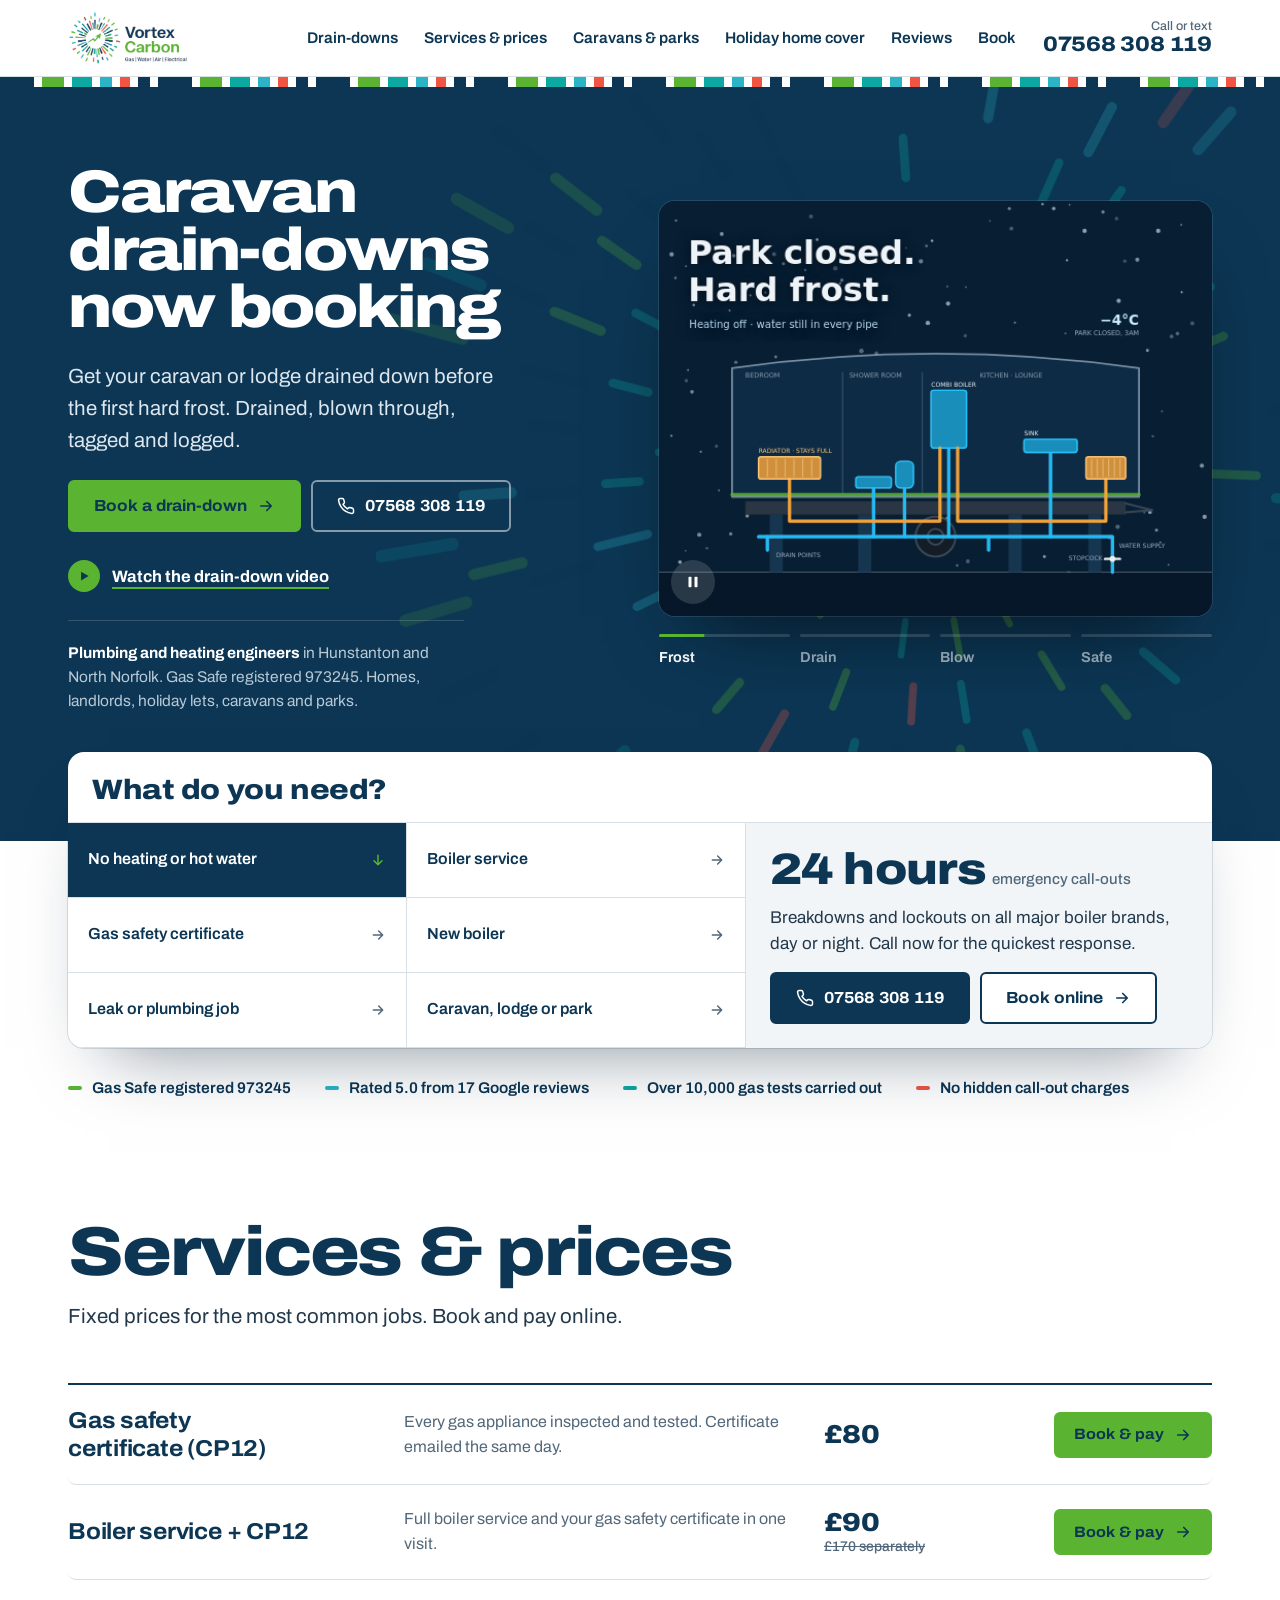
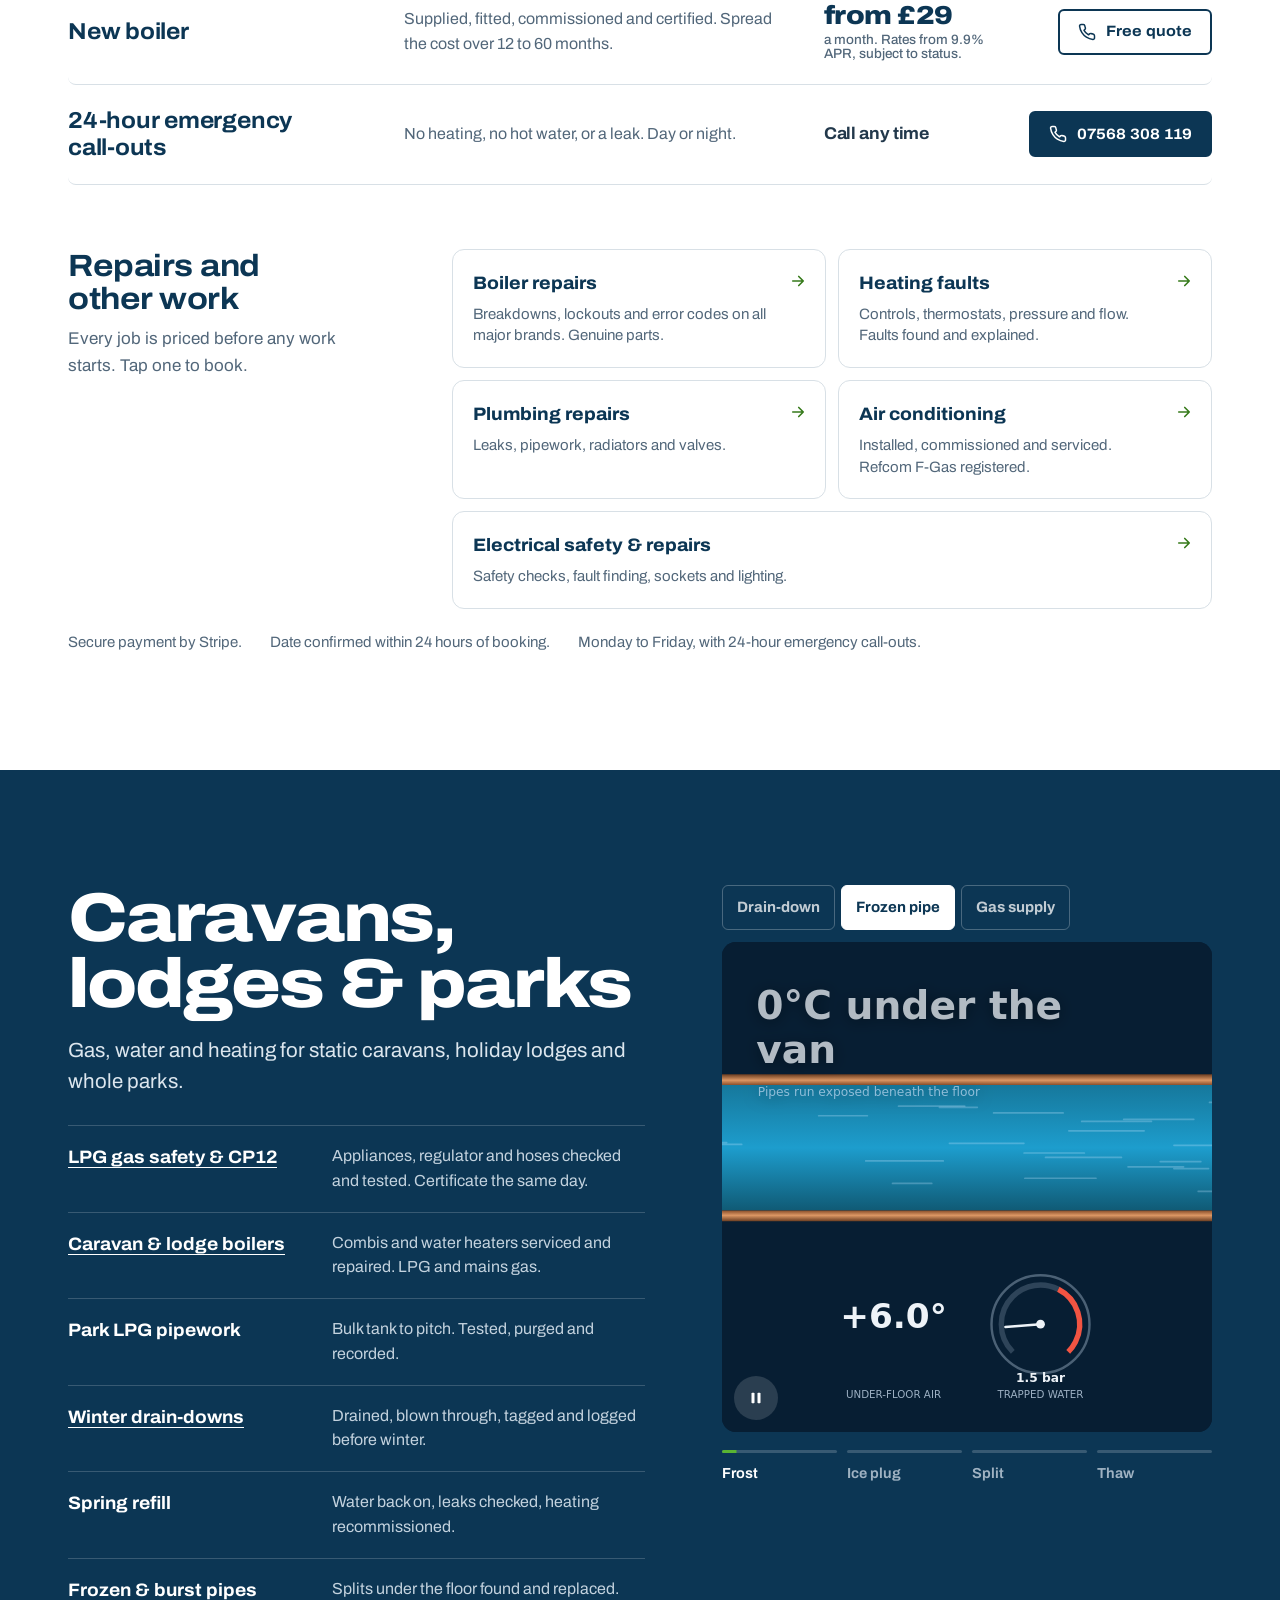
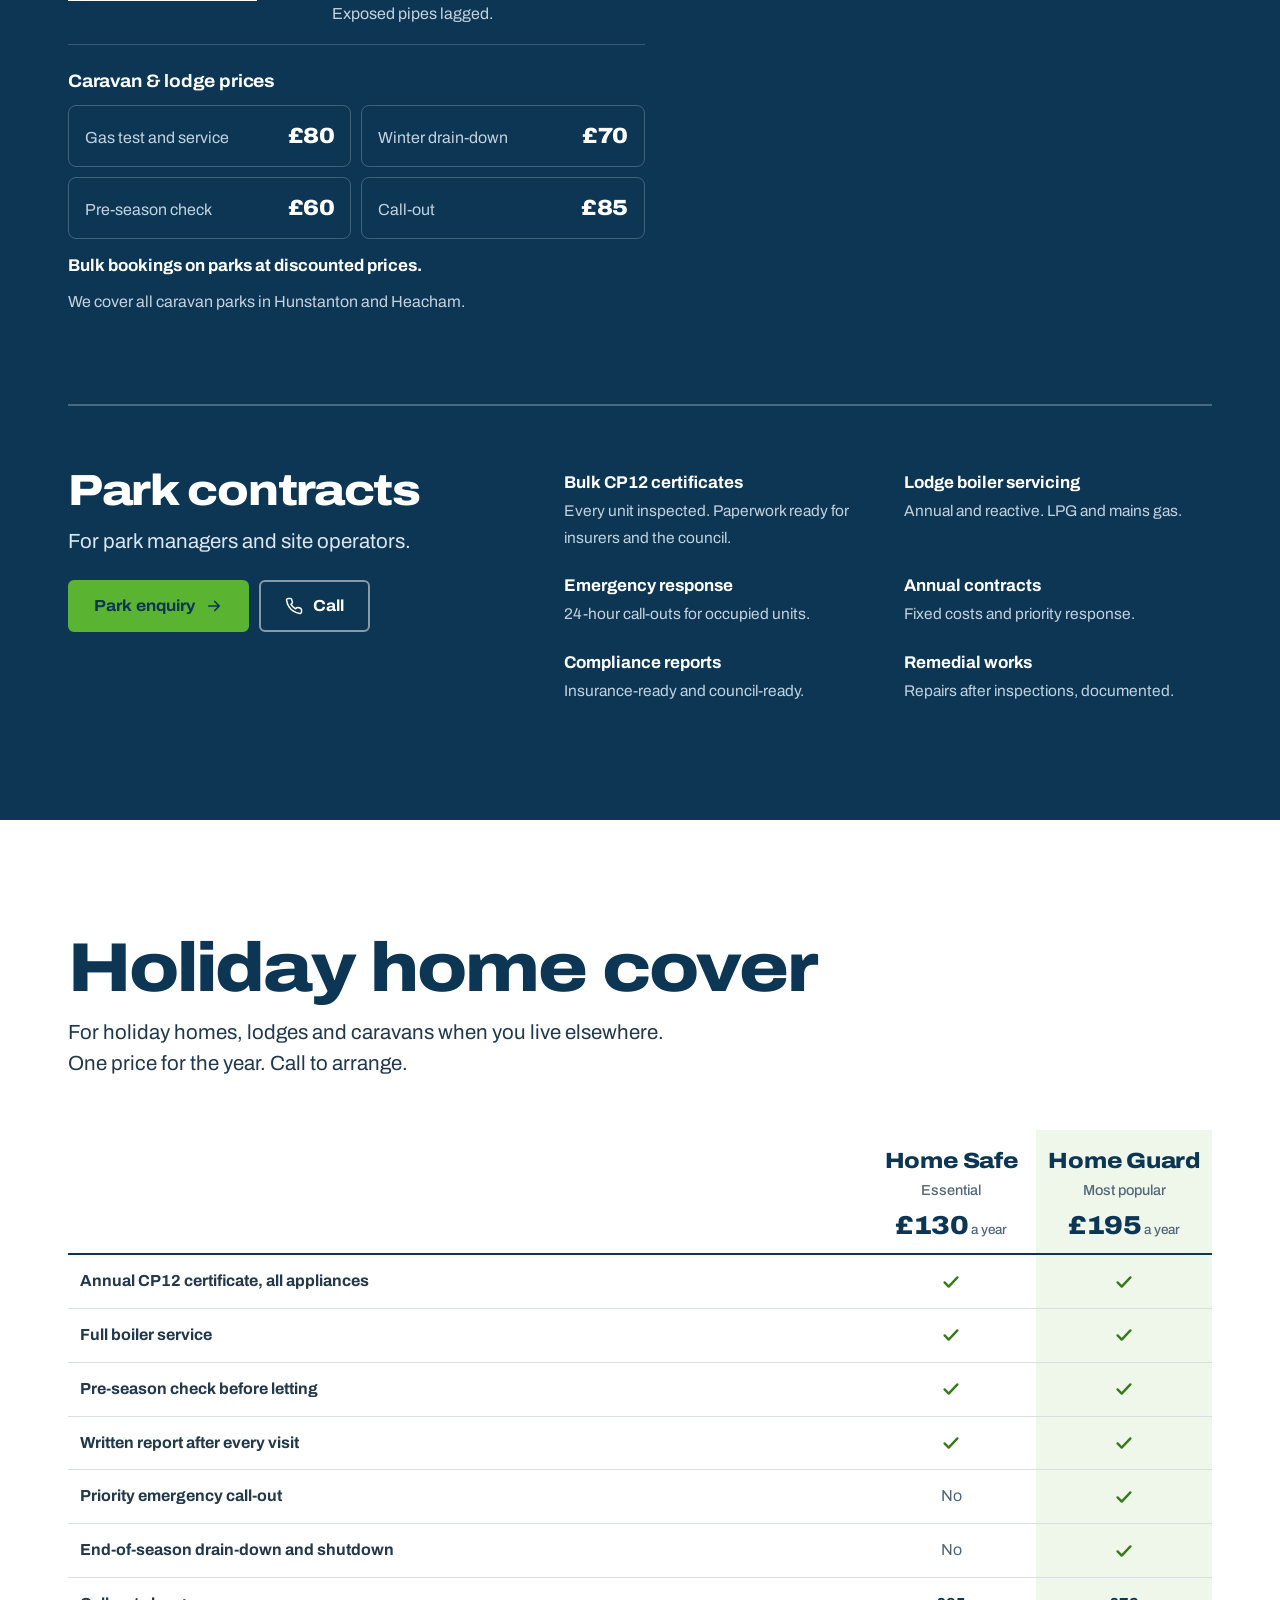
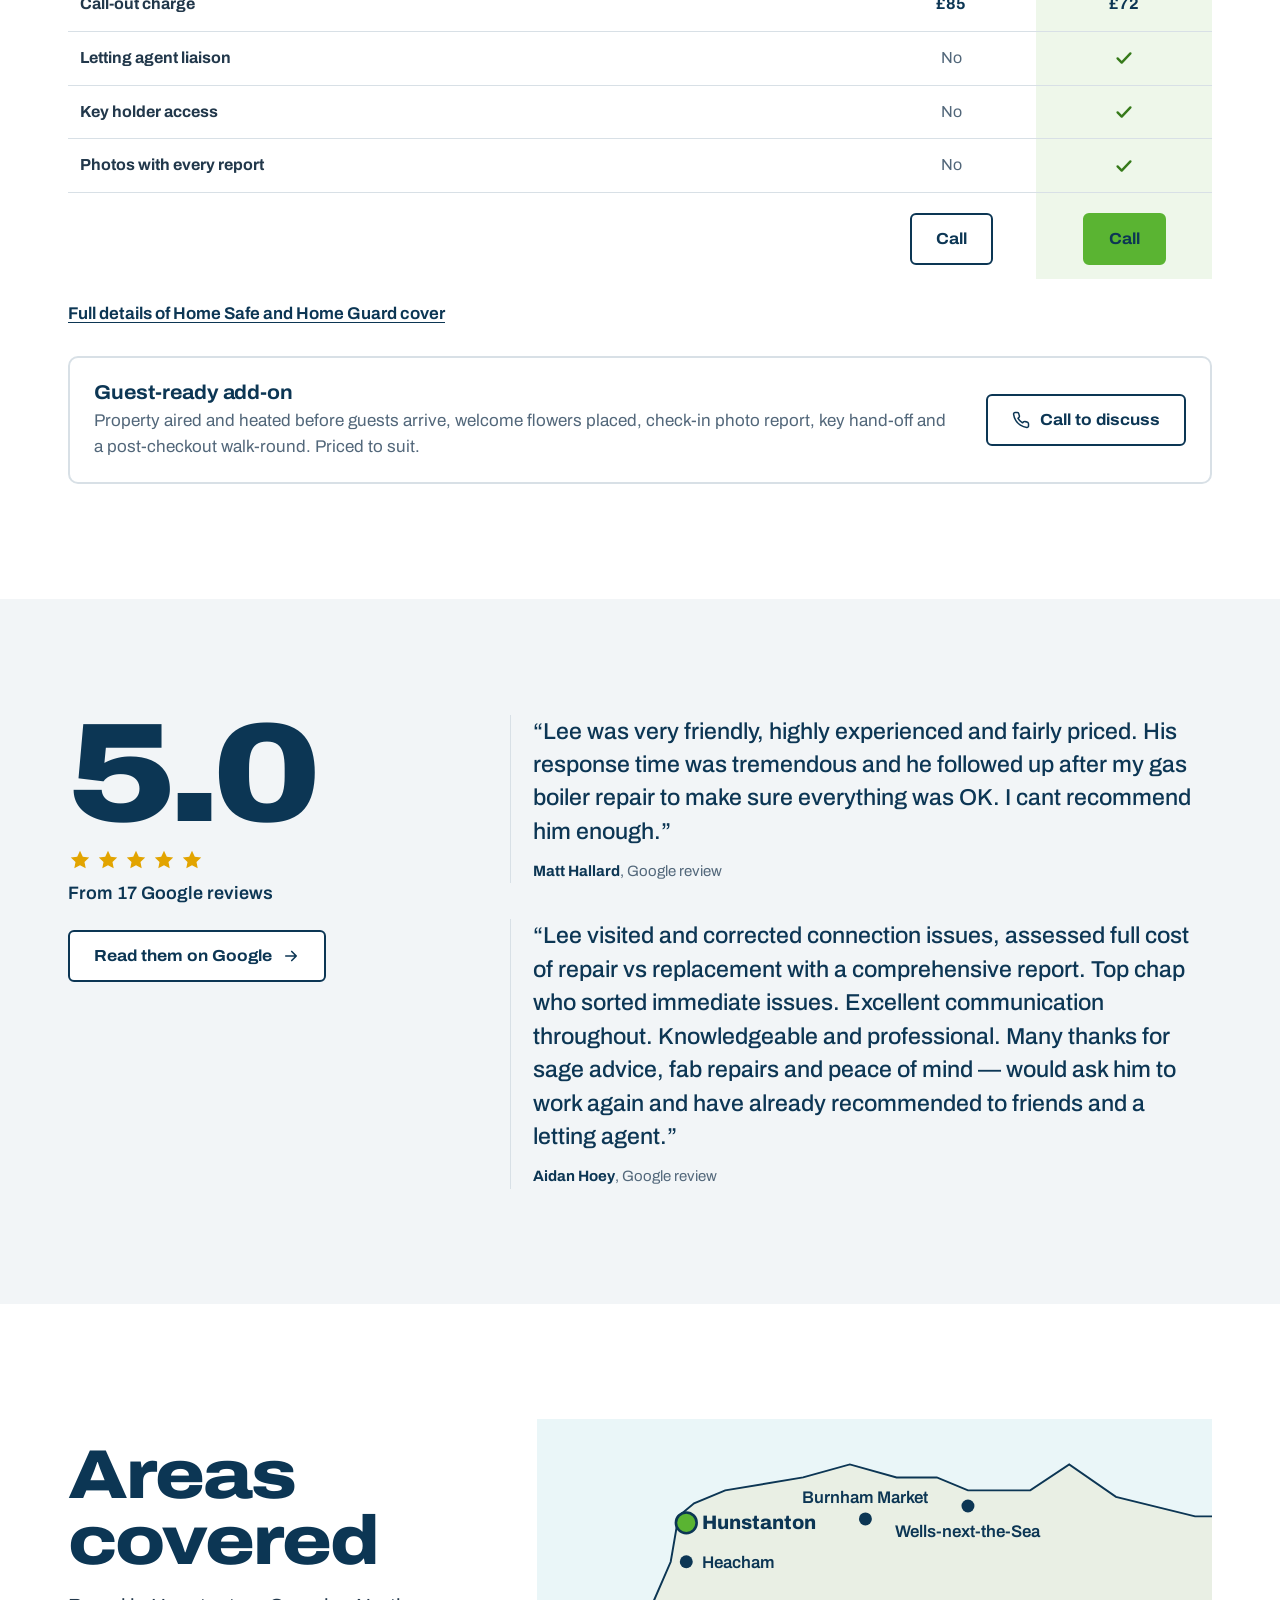
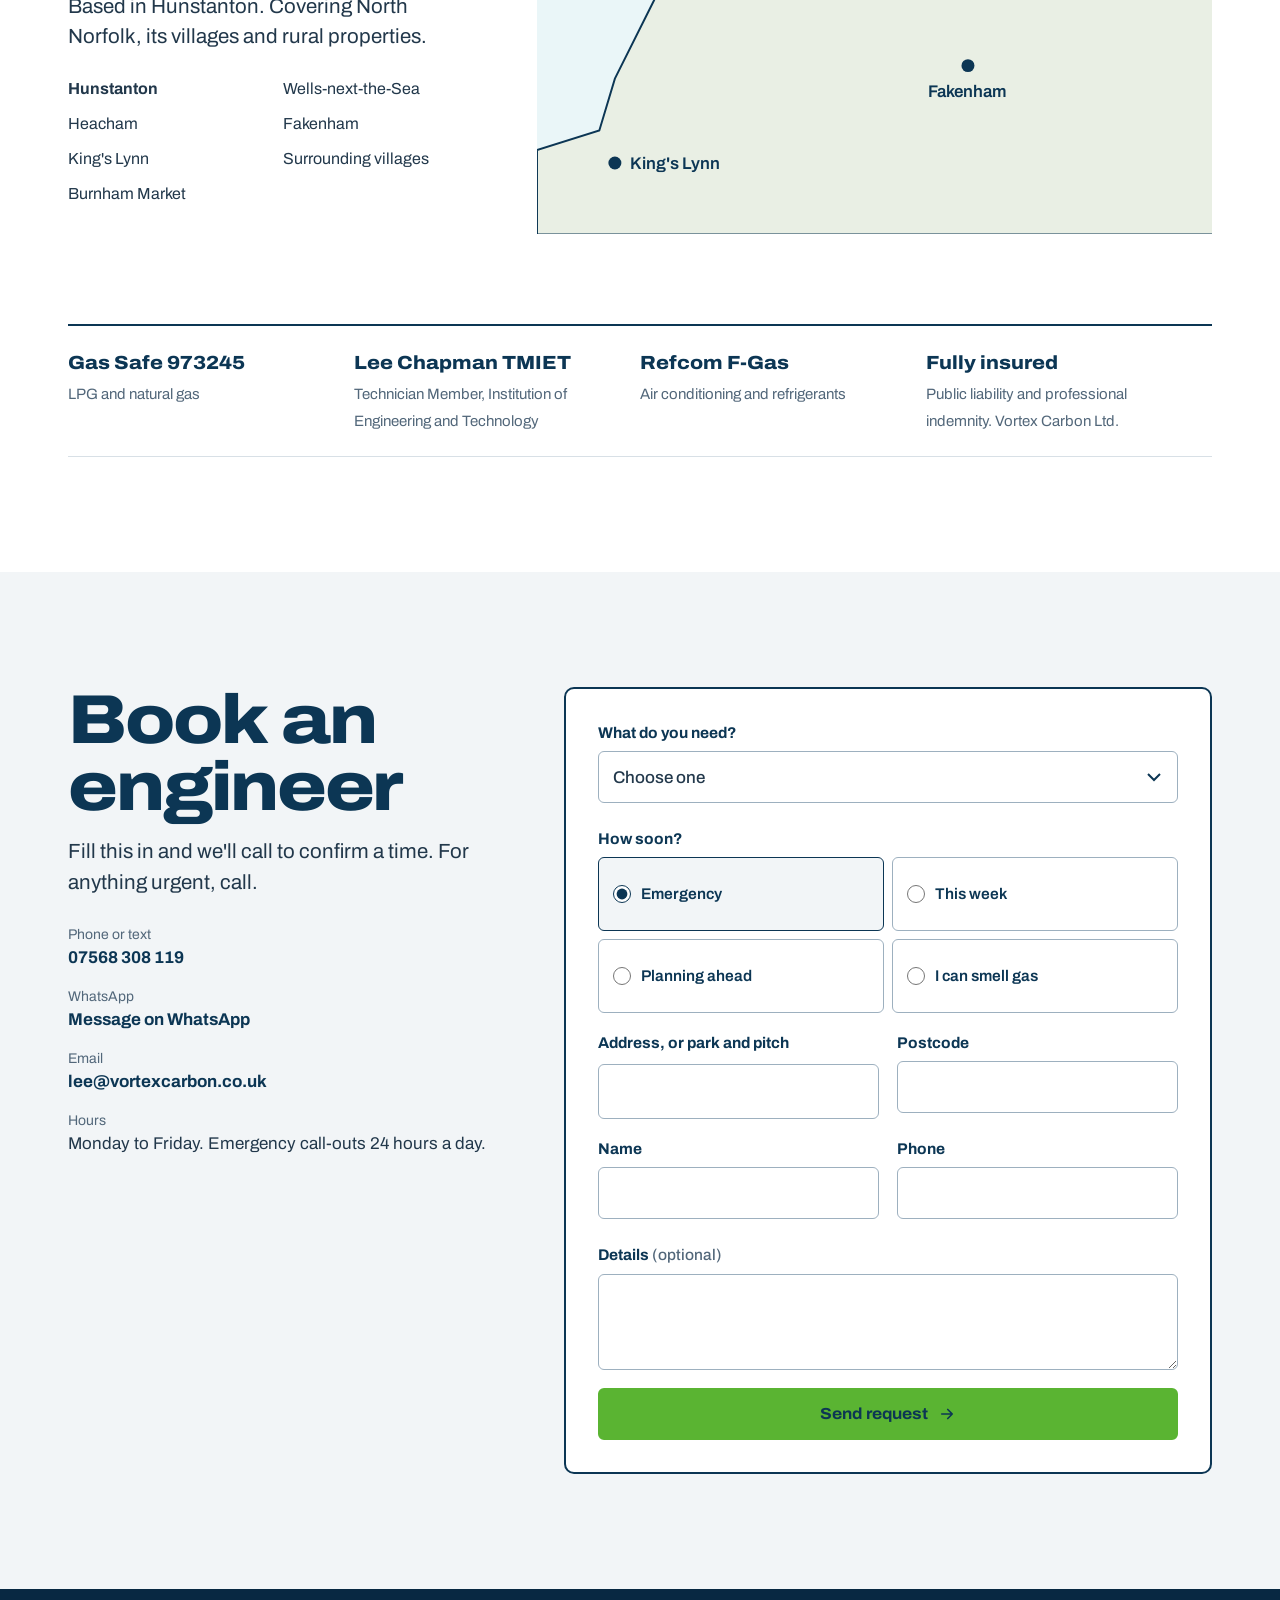
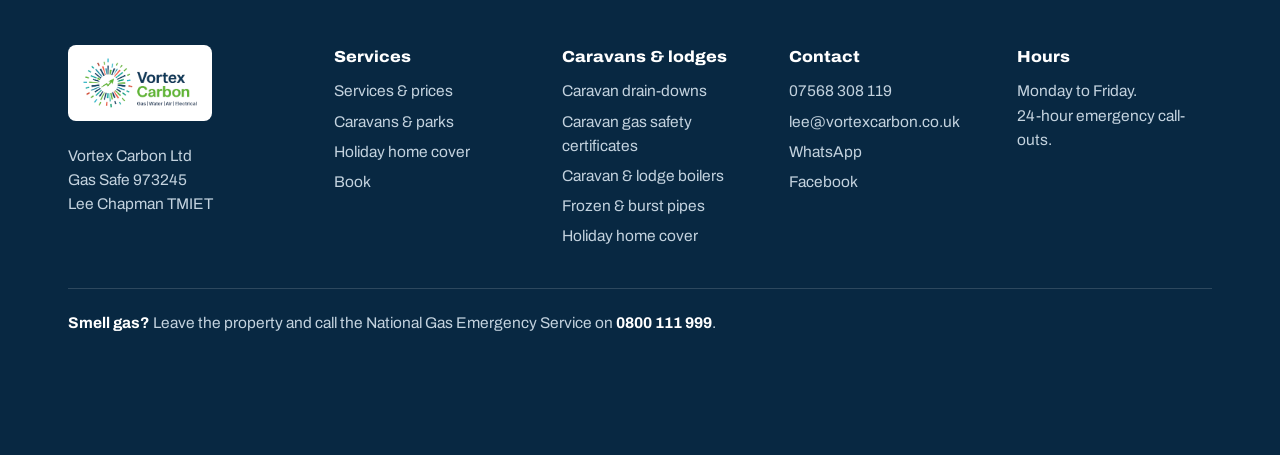
==== index.html @ 1a1cc1fe "Remove park names; keep the all-parks coverage line Co-Authored-By: Claude Opus 5.5 <noreply@anthrop" ====
<!doctype html>
<html lang="en-GB">
<head>
<meta charset="utf-8">
<meta name="viewport" content="width=device-width,initial-scale=1,viewport-fit=cover">
<link rel="canonical" href="https://vortexcarbon.co.uk/">
<meta property="og:type" content="website">
<meta property="og:site_name" content="Vortex Carbon">
<meta property="og:title" content="Gas Engineer Hunstanton: Boilers &amp; Caravans | Vortex Carbon">
<meta property="og:description" content="Gas Safe registered plumbing and heating in North Norfolk: boilers, CP12 certificates, plumbing and air conditioning, plus specialist caravan, lodge and park services. Call 07568 308 119.">
<meta property="og:image" content="https://vortexcarbon.co.uk/og-image.png">
<meta property="og:url" content="https://vortexcarbon.co.uk/">
<meta name="twitter:card" content="summary_large_image">
<link rel="apple-touch-icon" href="/apple-touch-icon.png">
<script type="application/ld+json">{"@context": "https://schema.org", "@type": ["Plumber", "HVACBusiness"], "name": "Vortex Carbon Ltd", "url": "https://vortexcarbon.co.uk/", "telephone": "+447568308119", "email": "lee@vortexcarbon.co.uk", "image": "https://vortexcarbon.co.uk/og-image.png", "description": "Gas Safe registered plumbing and heating engineer in Hunstanton and North Norfolk, with specialist services for static caravans, holiday lodges and parks: drain-downs, LPG gas safety certificates and boiler servicing.", "areaServed": ["Hunstanton", "Heacham", "Snettisham", "King's Lynn", "Burnham Market", "Wells-next-the-Sea", "Fakenham", "North Norfolk"], "sameAs": ["https://www.facebook.com/profile.php?id=61589798134793"], "openingHours": "Mo-Fr", "aggregateRating": {"@type": "AggregateRating", "ratingValue": "5.0", "reviewCount": "17"}, "@id": "https://vortexcarbon.co.uk/#business", "logo": "https://vortexcarbon.co.uk/logo.webp", "address": {"@type": "PostalAddress", "addressLocality": "Hunstanton", "addressRegion": "Norfolk", "addressCountry": "GB"}, "knowsAbout": ["Static caravan drain-down", "LPG gas safety certificate", "Caravan boiler service", "Holiday lodge boiler service", "Frozen and burst pipe repair", "Boiler servicing", "Air conditioning"], "hasOfferCatalog": {"@type": "OfferCatalog", "name": "Caravan, lodge and home services", "itemListElement": [{"@type": "Offer", "price": "70", "priceCurrency": "GBP", "itemOffered": {"@type": "Service", "name": "Caravan and lodge winter drain-down"}, "url": "https://vortexcarbon.co.uk/caravan-drain-down/"}, {"@type": "Offer", "price": "80", "priceCurrency": "GBP", "itemOffered": {"@type": "Service", "name": "Caravan gas test and service with gas safety certificate"}, "url": "https://vortexcarbon.co.uk/caravan-gas-safety-certificate/"}, {"@type": "Offer", "price": "60", "priceCurrency": "GBP", "itemOffered": {"@type": "Service", "name": "Caravan and lodge pre-season check"}}, {"@type": "Offer", "price": "85", "priceCurrency": "GBP", "itemOffered": {"@type": "Service", "name": "Call-out"}, "url": "https://vortexcarbon.co.uk/caravan-lodge-boiler-service/"}, {"@type": "Offer", "price": "130", "priceCurrency": "GBP", "itemOffered": {"@type": "Service", "name": "Home Safe holiday home cover (per year)"}, "url": "https://vortexcarbon.co.uk/holiday-home-cover/"}, {"@type": "Offer", "price": "195", "priceCurrency": "GBP", "itemOffered": {"@type": "Service", "name": "Home Guard holiday home cover (per year)"}, "url": "https://vortexcarbon.co.uk/holiday-home-cover/"}, {"@type": "Offer", "price": "80", "priceCurrency": "GBP", "itemOffered": {"@type": "Service", "name": "Gas safety certificate (CP12)"}}, {"@type": "Offer", "price": "90", "priceCurrency": "GBP", "itemOffered": {"@type": "Service", "name": "Boiler service and CP12"}}]}}</script>
<title>Gas Engineer Hunstanton: Boilers &amp; Caravans | Vortex Carbon</title>
<meta name="description" content="Gas Safe engineer in Hunstanton, Heacham and North Norfolk. Boiler servicing, CP12 certificates, caravan drain-downs £70 and gas tests £80. Call 07568 308 119.">
<meta name="theme-color" content="#0C3654">
<link rel="icon" type="image/png" href="[data-uri]">
<link rel="preconnect" href="https://fonts.googleapis.com">
<link rel="preconnect" href="https://fonts.gstatic.com" crossorigin>
<link rel="stylesheet" href="https://fonts.googleapis.com/css2?family=Archivo:wdth,wght@62..125,400..900&display=swap">
<script>document.documentElement.classList.add("js")</script>
<style>
:root{
  --navy:#0C3654; --navy-2:#082842; --green:#5AB432; --green-ink:#367A1A; --teal:#0CA8A2; --cyan:#2AB4C6; --coral:#F25442;
  --text:#22384B; --mute:#52677A; --line:#D8E0E6; --paper:#FFFFFF; --paper-2:#F2F5F7;
  --f:"Archivo",ui-sans-serif,system-ui,-apple-system,"Segoe UI",sans-serif;
  --ease:cubic-bezier(0.23,1,0.32,1);
  --gut:clamp(16px,4vw,48px); --max:1240px;
}
*,*::before,*::after{box-sizing:border-box}
html{-webkit-text-size-adjust:100%;scroll-behavior:smooth;scroll-padding-top:84px;scrollbar-color:#B9C6D0 var(--paper)}
body{margin:0;background:var(--paper);color:var(--text);font:400 17px/1.55 var(--f);font-stretch:100%;-webkit-font-smoothing:antialiased;overflow-x:hidden}
::selection{background:var(--green);color:var(--navy)}
input,textarea,select{caret-color:var(--green-ink)}
a{color:inherit;text-underline-offset:.2em;text-decoration-thickness:1px}
:focus-visible{outline:3px solid var(--cyan);outline-offset:3px}
img,svg{display:block;max-width:100%}
h1,h2,h3{color:var(--navy);margin:0;font-family:var(--f);text-wrap:balance}
h1{font-size:clamp(46px,6.6vw,96px);line-height:.92;font-weight:850;font-stretch:118%;letter-spacing:-.035em}
h2{font-size:clamp(36px,5.4vw,72px);line-height:.96;font-weight:820;font-stretch:115%;letter-spacing:-.03em}
h3{font-size:20px;line-height:1.2;font-weight:700;font-stretch:106%;letter-spacing:-.01em}
p{margin:0}
.wrap{max-width:var(--max);margin:0 auto;padding-inline:var(--gut)}
.sr{position:absolute;width:1px;height:1px;overflow:hidden;clip:rect(0 0 0 0);white-space:nowrap}
section{padding-block:clamp(64px,9vw,128px)}
.lead{font-size:clamp(18px,1.6vw,21px);line-height:1.5;color:var(--text);max-width:52ch}
.sec-head{display:grid;gap:16px;margin-bottom:clamp(32px,4vw,56px)}

/* buttons */
.btn{display:inline-flex;align-items:center;justify-content:center;gap:10px;min-height:52px;padding:0 24px;border-radius:6px;border:2px solid var(--navy);background:var(--paper);color:var(--navy);
  font:700 16px/1 var(--f);font-stretch:108%;text-decoration:none;cursor:pointer;white-space:nowrap;transition:transform 160ms var(--ease),background-color 200ms var(--ease),color 200ms var(--ease),border-color 200ms var(--ease)}
.btn svg{width:18px;height:18px;flex:none;transition:transform 220ms var(--ease)}
.btn:active{transform:scale(.97)}
.btn.go{background:var(--green);border-color:var(--green);color:var(--navy)}
.btn.dark{background:var(--navy);color:#fff}
.on-navy .btn{border-color:rgba(255,255,255,.5);background:transparent;color:#fff}
.on-navy .btn.go{background:var(--green);border-color:var(--green);color:var(--navy)}
@media (hover:hover) and (pointer:fine){
  .btn:hover{background:var(--navy);color:#fff}
  .btn:hover svg:last-child:not(:first-child){transform:translateX(3px)}
  .board .r{transition:background-color 200ms var(--ease)}
  .board .r:hover{background:var(--paper-2)}
  .btn.go:hover{background:#6CC444;border-color:#6CC444;color:var(--navy)}
  .btn.dark:hover{background:var(--navy-2)}
  .on-navy .btn:hover{background:#fff;color:var(--navy);border-color:#fff}
}
.txt-link{color:var(--green-ink);font-weight:700;text-decoration:underline;text-decoration-thickness:2px}

/* header */
.top{position:sticky;top:0;z-index:40;background:#fff;border-bottom:1px solid var(--line)}
.top .wrap{display:flex;align-items:center;gap:28px;min-height:76px}
.top{transition:box-shadow 240ms var(--ease)}
.top.scrolled{box-shadow:0 10px 30px -18px rgba(7,30,51,.35)}
.top .logo img{height:54px;width:auto;transform-origin:left center;transition:transform 240ms var(--ease)}
.top.scrolled .logo img{transform:scale(.86)}
.top nav{display:flex;gap:26px;margin-left:auto}
.top nav a{text-decoration:none;font-weight:600;font-size:15.5px;color:var(--navy);padding-block:10px;background:linear-gradient(var(--green),var(--green)) 0 100%/0 3px no-repeat;transition:background-size 240ms var(--ease)}
@media (hover:hover) and (pointer:fine){ .top nav a:hover{background-size:100% 3px} }
.top .phone{display:flex;flex-direction:column;align-items:flex-end;text-decoration:none;line-height:1.1}
.top .phone small{font-size:12.5px;color:var(--mute);font-weight:500}
.top .phone b{font-size:21px;font-weight:800;font-stretch:112%;color:var(--navy);letter-spacing:-.01em}
.top nav a{white-space:nowrap}
@media (max-width:1180px){ .top nav{display:none} .top .phone{margin-left:auto} }
@media (max-width:560px){ .top .logo img{height:44px} .top .phone b{font-size:18px} .top .wrap{min-height:66px;gap:12px} }

/* livery stripe: the logo's dashes laid in a row */
.stripe{height:10px;background:repeating-linear-gradient(90deg,var(--navy) 0 34px,transparent 34px 42px,var(--green) 42px 64px,transparent 64px 72px,var(--teal) 72px 92px,transparent 92px 100px,var(--cyan) 100px 112px,transparent 112px 120px,var(--coral) 120px 130px,transparent 130px 138px,var(--navy) 138px 150px,transparent 150px 158px)}

/* hero */
.hero{position:relative;overflow:hidden;background:var(--navy);color:#DCE6EE;padding-block:clamp(40px,6vw,88px) clamp(96px,10vw,148px)}
.hero .wrap{position:relative;z-index:1;display:grid;grid-template-columns:minmax(0,1fr) minmax(0,1.05fr);gap:clamp(32px,5vw,80px);align-items:center}
.latest{display:grid;gap:24px}
.nw{white-space:nowrap}
.hero h1{color:#fff;font-size:clamp(42px,4.7vw,68px);line-height:.96;font-stretch:118%}
.latest .say{font-size:clamp(18px,1.6vw,21px);max-width:36ch;color:#DCE6EE}
.latest .row{display:flex;flex-wrap:wrap;gap:10px}
.watch{display:inline-flex;align-items:center;gap:12px;justify-self:start;font-weight:700;font-size:16.5px;color:#fff;text-decoration:underline;text-decoration-color:var(--green);text-decoration-thickness:2px;text-underline-offset:.3em;padding-block:4px}
.watch svg{width:32px;height:32px;padding:9px;border-radius:50%;background:var(--green);color:var(--navy);flex:none;transition:transform 160ms var(--ease)}
.watch:active svg{transform:scale(.92)}
.watch[hidden]{display:none}
.hero .where{font-size:15.5px;color:#B9C9D6;max-width:44ch;padding-top:20px;border-top:1px solid rgba(255,255,255,.16)}
.hero .where b{color:#fff;font-weight:700}
.hfilm{margin:0;display:grid;gap:16px}
.hero .film{aspect-ratio:4/3;border-radius:16px;box-shadow:0 0 0 1px rgba(255,255,255,.1),0 40px 80px -40px rgba(0,0,0,.7)}
.burst{position:absolute;left:38%;top:50%;width:1100px;height:1100px;translate:-10% -50%;z-index:0;pointer-events:none;opacity:.4}
.burst line{transform-box:fill-box;transform-origin:center;animation:dash-in 700ms var(--ease) both}
@keyframes dash-in{from{opacity:0;transform:scale(.4)}}
@media (max-width:980px){ .hero .wrap{grid-template-columns:minmax(0,1fr)} .hero .film{aspect-ratio:1/1} .burst{left:auto;right:-420px;top:-300px;translate:none;width:800px;height:800px} }

/* film chapters */
.steps{list-style:none;margin:0;padding:0;display:grid;grid-template-columns:repeat(4,minmax(0,1fr));gap:10px}
.steps button{all:unset;box-sizing:border-box;cursor:pointer;display:grid;gap:9px;width:100%;padding:2px 0 8px;color:#9FB2C2;font-weight:650;font-size:14.5px;transition:color 200ms var(--ease)}
.steps i{display:block;height:3px;border-radius:2px;background:rgba(255,255,255,.18);overflow:hidden}
.steps b{display:block;height:100%;background:var(--green);transform-origin:left;transform:scaleX(0)}
.steps button[data-on]{color:#fff}
.steps button:active{transform:scale(.97)}
.steps button:focus-visible{outline:3px solid var(--cyan);outline-offset:3px;border-radius:2px}
@media (hover:hover) and (pointer:fine){ .steps button:hover{color:#fff} }

/* problem picker */
.askwrap{position:relative;z-index:2;margin-top:clamp(-96px,-7vw,-56px)}
.ask{background:var(--paper);border-radius:16px;overflow:hidden;display:grid;grid-template-columns:minmax(0,1.45fr) minmax(0,1fr);box-shadow:0 0 0 1px rgba(12,54,84,.14),0 40px 70px -40px rgba(7,30,51,.5)}
.ask h2{grid-column:1 / -1}
.ask .ans{border-top:1px solid var(--line);border-left:1px solid var(--line)}
@media (max-width:860px){ .ask{grid-template-columns:minmax(0,1fr)} .ask .ans{border-left:0} }
.ask h2{font-size:clamp(22px,2.2vw,28px);font-stretch:112%;letter-spacing:-.015em;padding:22px 24px 16px;line-height:1.15}
.ask .opts{display:grid;grid-template-columns:repeat(2,minmax(0,1fr));border-top:1px solid var(--line)}
.ask .opt{all:unset;transition:background-color 180ms var(--ease),color 180ms var(--ease);box-sizing:border-box;cursor:pointer;display:flex;align-items:center;justify-content:space-between;gap:10px;min-height:58px;padding:12px 20px;font-weight:600;font-size:16px;color:var(--navy);border-bottom:1px solid var(--line)}
.ask .opt:nth-child(odd){border-right:1px solid var(--line)}
.ask .opt svg{width:16px;height:16px;flex:none;color:var(--mute);transition:transform 200ms var(--ease)}
.ask .opt[aria-pressed="true"]{background:var(--navy);color:#fff}
.ask .opt[aria-pressed="true"] svg{color:var(--green);transform:rotate(90deg)}
.ask .opt:active{background:var(--paper-2)}
.ask .opt:focus-visible{outline-offset:-3px}
@media (hover:hover) and (pointer:fine){ .ask .opt:not([aria-pressed="true"]):hover{background:var(--paper-2)} }
.ask .ans{padding:24px;display:grid;gap:14px;align-content:center;min-height:150px;background:var(--paper-2)}
.ask .ans .price{font-size:clamp(34px,4vw,44px);font-weight:850;font-stretch:115%;color:var(--navy);letter-spacing:-.02em;line-height:1}
.ask .ans .price small{font-size:15px;font-weight:500;font-stretch:100%;color:var(--mute);letter-spacing:0;margin-left:6px}
.ask .ans p{max-width:46ch}
.ask .ans .row{display:flex;flex-wrap:wrap;gap:10px}
.ask .ans.swap{animation:swap 240ms var(--ease)}
@keyframes swap{from{opacity:0;filter:blur(3px);transform:translateY(4px)}}
@media (max-width:420px){ .ask .opt{padding:12px 14px;font-size:15px;min-height:64px} }

/* proof bar */
.proof{color:var(--navy)}
.proof ul{list-style:none;margin:0 auto;padding-block:28px 4px;display:flex;flex-wrap:wrap;gap:10px 34px;font-weight:600;font-size:15.5px}
.proof li{display:flex;align-items:center;gap:10px}
.proof li::before{content:"";width:14px;height:4px;border-radius:2px;background:var(--c,var(--green))}

/* services and prices board */
.board{border-top:2px solid var(--navy)}
.board .r{border-radius:8px;display:grid;grid-template-columns:minmax(0,1.1fr) minmax(0,1.4fr) 170px 190px;gap:8px 28px;align-items:center;padding:22px 0;border-bottom:1px solid var(--line)}
.board .r h3{font-size:clamp(19px,1.8vw,23px)}
.board .r p{color:var(--mute);font-size:16px}
.board .r .pr{font-weight:850;font-stretch:112%;font-size:26px;color:var(--navy);letter-spacing:-.02em;line-height:1.05}
.board .r .pr small{display:block;font-size:13.5px;font-weight:500;font-stretch:100%;color:var(--mute);letter-spacing:0;margin-top:4px}
.board .r .pr s{color:var(--mute);font-weight:500;font-size:14px;font-stretch:100%}
.board .r .pr.q{font-size:17px;font-weight:700;font-stretch:104%;color:var(--text)}
.board .r .btn{justify-self:end;min-height:46px;padding:0 18px;font-size:15px}
.notes{display:flex;flex-wrap:wrap;gap:8px 28px;margin-top:22px;color:var(--mute);font-size:15px}
@media (max-width:900px){
  .board .r{grid-template-columns:minmax(0,1fr) auto;gap:6px 16px}
  .board .r p{grid-column:1 / -1;grid-row:2}
  .board .r .pr{grid-column:2;grid-row:1;text-align:right}
  .board .r .btn{grid-column:1 / -1;grid-row:3;justify-self:start;margin-top:8px}
}

/* reveal on scroll */
.js [data-r]{opacity:0;transform:translateY(20px);transition:opacity 600ms var(--ease) calc(var(--i,0) * 70ms),transform 800ms var(--ease) calc(var(--i,0) * 70ms)}
.js [data-r].in{opacity:1;transform:none}
.js .hfilm[data-r]{transform:translateY(24px) scale(.97)}
.js .hfilm[data-r].in{transform:none}

/* other jobs */
.jobs{margin-top:clamp(40px,5vw,64px);display:grid;grid-template-columns:minmax(0,.7fr) minmax(0,1.6fr);gap:clamp(24px,4vw,56px);align-items:start}
.jobs-head h3{font-size:clamp(24px,2.4vw,32px);font-stretch:112%;letter-spacing:-.015em;line-height:1.1}
.jobs-head p{color:var(--mute);margin-top:10px;max-width:30ch}
.jobs ul{list-style:none;margin:0;padding:0;display:grid;grid-template-columns:repeat(2,minmax(0,1fr));gap:12px}
.jobs a{position:relative;display:grid;gap:6px;height:100%;padding:20px 52px 20px 20px;border:1.5px solid var(--line);border-radius:12px;text-decoration:none;background:#fff;transition:border-color 200ms var(--ease),transform 160ms var(--ease)}
.jobs li:last-child:nth-child(odd){grid-column:1 / -1}
.jobs a{align-content:start}
.jobs a b{font-size:18px;font-weight:750;font-stretch:106%;color:var(--navy)}
.jobs a span{color:var(--mute);font-size:15px;line-height:1.45}
.jobs a svg{position:absolute;right:18px;top:22px;width:18px;height:18px;color:var(--green-ink);transition:transform 220ms var(--ease)}
.jobs a:active{transform:scale(.98)}
@media (hover:hover) and (pointer:fine){ .jobs a:hover{border-color:var(--navy)} .jobs a:hover svg{transform:translateX(3px)} }
@media (max-width:900px){ .jobs{grid-template-columns:minmax(0,1fr)} }
@media (max-width:560px){ .jobs ul{grid-template-columns:minmax(0,1fr)} }

/* films */
.film{position:relative;border-radius:14px;overflow:hidden;background:#071E33;aspect-ratio:1/1}
.film canvas{width:100%;height:100%;display:block}
.film .ctl{position:absolute;left:12px;bottom:12px;display:flex}
.film .ctl button{all:unset;cursor:pointer;width:44px;height:44px;border-radius:50%;display:grid;place-items:center;background:rgba(255,255,255,.14);color:#fff;transition:transform 160ms var(--ease),background-color 200ms var(--ease)}
.film .ctl button:active{transform:scale(.94)}
.film .ctl button svg{width:18px;height:18px}
.film .ctl .bar{flex:1;height:4px;border-radius:2px;background:rgba(255,255,255,.2);overflow:hidden}
.film .ctl .bar i{display:block;height:100%;width:100%;background:var(--green);transform-origin:left;transform:scaleX(0)}
.film .i-play{display:none}.film.paused .i-play{display:block}.film.paused .i-pause{display:none}
.tabs{display:flex;gap:6px;margin-bottom:12px}
.tabs{flex-wrap:wrap}
.tabs button{all:unset;cursor:pointer;white-space:nowrap;padding:10px 14px;border-radius:6px;font-weight:700;font-size:15px;color:rgba(255,255,255,.75);border:1.5px solid rgba(255,255,255,.25);transition:background-color 200ms var(--ease),color 200ms var(--ease)}
.tabs button[aria-selected="true"]{background:#fff;color:var(--navy);border-color:#fff}
.tabs button:focus-visible{outline:3px solid var(--cyan);outline-offset:2px}

/* caravans */
.on-navy{background:var(--navy);color:#DCE6EE}
.on-navy h2,.on-navy h3{color:#fff}
.on-navy .lead{color:#DCE6EE}
.cv{display:grid;grid-template-columns:minmax(0,1fr) minmax(0,.85fr);gap:clamp(32px,6vw,88px);align-items:start}
.cv-list{list-style:none;margin:28px 0 0;padding:0;border-top:1px solid rgba(255,255,255,.18)}
.cv-list li{display:grid;grid-template-columns:minmax(0,1fr) minmax(0,1.3fr);gap:6px 24px;padding:18px 0;border-bottom:1px solid rgba(255,255,255,.18)}
.cv-list b{color:#fff;font-weight:700;font-size:18px;font-stretch:106%}
.cv-list span{color:#C3D2DE;font-size:16px}
.parks{margin-top:clamp(56px,7vw,96px);padding-top:clamp(40px,5vw,64px);border-top:2px solid rgba(255,255,255,.25);display:grid;grid-template-columns:minmax(0,.8fr) minmax(0,1.2fr);gap:clamp(28px,5vw,72px)}
.parks ul{list-style:none;margin:0;padding:0;display:grid;grid-template-columns:repeat(2,minmax(0,1fr));gap:22px 32px}
.parks li b{display:block;color:#fff;font-weight:700;font-size:17px;margin-bottom:2px}
.parks li span{color:#C3D2DE;font-size:15.5px}
.parks .row{display:flex;flex-wrap:wrap;gap:10px;margin-top:24px}
@media (max-width:900px){ .cv,.parks{grid-template-columns:minmax(0,1fr)} .film{max-width:480px} }
@media (max-width:560px){ .cv-list li,.parks ul{grid-template-columns:minmax(0,1fr)} }

/* cover table */
.cover{width:100%;border-collapse:collapse;font-size:16px}
.cover th,.cover td{padding:14px 12px;border-bottom:1px solid var(--line);text-align:left;vertical-align:middle}
.cover thead th{border-bottom:2px solid var(--navy);vertical-align:bottom}
.cover thead th b{display:block;font-size:22px;font-weight:820;font-stretch:112%;color:var(--navy);letter-spacing:-.01em}
.cover thead th span{font-weight:500;color:var(--mute);font-size:14.5px}
.cover td.y,.cover th.c{text-align:center;width:170px}
.cover thead th b{white-space:nowrap}
.cover td.y svg{width:22px;height:22px;margin:0 auto;color:var(--green-ink)}
.cover td.n{text-align:center;color:var(--mute)}
.cover .pick{background:rgba(90,180,50,.10)}
.cover thead th i{display:block;font-style:normal;font-weight:850;font-stretch:112%;font-size:26px;color:var(--navy);letter-spacing:-.02em;line-height:1.1;margin-top:8px;white-space:nowrap}
.cover thead th i small{font-size:13.5px;font-weight:500;font-stretch:100%;color:var(--mute);letter-spacing:0}
.cover td.v{text-align:center;font-weight:700;color:var(--navy)}
.cv-prices{margin-top:26px}
.cv-prices h3{color:#fff;font-size:18px;margin-bottom:12px}
.cv-prices ul{list-style:none;margin:0;padding:0;display:grid;grid-template-columns:repeat(2,minmax(0,1fr));gap:10px}
.cv-prices li{display:flex;justify-content:space-between;align-items:baseline;gap:12px;padding:13px 16px;border:1px solid rgba(255,255,255,.22);border-radius:8px;color:#C3D2DE;font-size:16px}
.cv-prices .cv-parks{margin-top:10px;color:#C3D2DE;font-size:16px}
.cv-prices .bulk{margin-top:14px;color:#fff;font-weight:700;font-size:17px}
.cv-prices li b{color:#fff;font-weight:850;font-stretch:112%;font-size:22px;letter-spacing:-.02em}
@media (max-width:560px){ .cv-prices ul{grid-template-columns:minmax(0,1fr)} }
@media (max-width:640px){ .cover thead th i{font-size:21px} .cover thead th i small{display:block;font-size:12.5px} }
.cover tfoot td{border-bottom:0;padding-top:20px}
.addon{margin-top:28px;display:grid;grid-template-columns:minmax(0,1fr) auto;gap:16px 28px;align-items:center;padding:22px 24px;border:2px solid var(--line);border-radius:10px}
.addon p{color:var(--mute)}
.addon h3{margin-bottom:4px}
@media (max-width:640px){ .cover td.y,.cover th.c{width:84px} .cover thead th b{font-size:18px} .cover th,.cover td{padding:12px 6px} .addon{grid-template-columns:minmax(0,1fr)} }

/* reviews */
.rv{display:grid;grid-template-columns:minmax(0,.7fr) minmax(0,1.3fr);gap:clamp(28px,5vw,72px)}
.score{font-size:clamp(84px,11vw,150px);font-weight:880;font-stretch:118%;letter-spacing:-.05em;color:var(--navy);line-height:.85}
.stars{display:flex;gap:4px;color:#E2A400;margin:14px 0 8px}.stars svg{width:24px;height:24px}
.quotes{display:grid;gap:36px}
.quotes blockquote{margin:0;font-size:clamp(19px,1.8vw,24px);line-height:1.45;color:var(--navy);font-weight:500}
.quotes figure{margin:0;padding-left:22px;border-left:1px solid var(--line)}
.quotes figcaption{margin-top:12px;color:var(--mute);font-size:15px}
.quotes figcaption b{color:var(--navy)}
@media (max-width:860px){ .rv{grid-template-columns:minmax(0,1fr)} }

/* areas */
.ar{display:grid;grid-template-columns:minmax(0,.75fr) minmax(0,1.25fr);gap:clamp(28px,5vw,72px);align-items:center}
.map{width:100%;height:auto}
.map .land{fill:#E9EFE4;stroke:var(--navy);stroke-width:1.5}
.map .sea{fill:#EAF6F8}
.map circle{fill:var(--navy)}
.map .base circle{fill:var(--green);stroke:var(--navy);stroke-width:2}
.map text{font:600 13px var(--f);fill:var(--navy)}
.map .base text{font-weight:800;font-size:15px}
.towns{list-style:none;padding:0;margin:20px 0 0;columns:2;column-gap:24px;font-size:16px}
@media (max-width:560px){ .map{display:none} }
.towns li{padding:5px 0;break-inside:avoid}
@media (max-width:860px){ .ar{grid-template-columns:minmax(0,1fr)} }

/* credentials */
.creds{display:grid;grid-template-columns:repeat(4,minmax(0,1fr));gap:0;border-top:2px solid var(--navy)}
.creds div{padding:22px 20px 22px 0;border-bottom:1px solid var(--line)}
.creds b{display:block;font-size:19px;font-weight:800;font-stretch:110%;color:var(--navy);margin-bottom:4px}
.creds span{color:var(--mute);font-size:15px}
@media (max-width:900px){ .creds{grid-template-columns:repeat(2,minmax(0,1fr))} }

/* booking */
.bk{display:grid;grid-template-columns:minmax(0,.8fr) minmax(0,1.2fr);gap:clamp(28px,5vw,72px);align-items:start}
.contact-list{list-style:none;padding:0;margin:26px 0 0;display:grid;gap:14px;font-size:17px}
.contact-list a{font-weight:700;color:var(--navy);text-decoration:none}
.contact-list small{display:block;color:var(--mute);font-size:14px}
form{display:grid;gap:18px;padding:clamp(20px,3vw,32px);border:2px solid var(--navy);border-radius:10px;background:var(--paper)}
.f{display:grid;gap:6px}
.f label,.f legend{font-weight:700;font-size:15.5px;color:var(--navy);padding:0}
.f input,.f select,.f textarea{width:100%;min-height:52px;padding:12px 14px;border:1.5px solid #9DB0BF;border-radius:6px;background:#fff;color:var(--text);font:500 17px/1.4 var(--f);transition:border-color 200ms var(--ease)}
.f select{appearance:none;background:#fff url("data:image/svg+xml,%3Csvg xmlns='http://www.w3.org/2000/svg' width='14' height='9' viewBox='0 0 14 9'%3E%3Cpath d='M1 1l6 6 6-6' fill='none' stroke='%230C3654' stroke-width='2'/%3E%3C/svg%3E") no-repeat right 16px center;padding-right:44px}
.f textarea{min-height:96px;resize:vertical}
.f input:focus,.f select:focus,.f textarea:focus{outline:none;border-color:var(--navy);box-shadow:0 0 0 3px rgba(42,180,198,.35)}
.f.bad input,.f.bad select{border-color:#B42A14}
.f .err{color:#B42A14;font-size:14px;min-height:0}
.two{display:grid;grid-template-columns:repeat(2,minmax(0,1fr));gap:18px}
fieldset{border:0;margin:0;padding:0;min-width:0}
.seg{display:grid;grid-template-columns:repeat(2,minmax(0,1fr));gap:8px;margin-top:6px}
.seg label{display:flex;align-items:center;gap:10px;min-height:50px;padding:10px 14px;border:1.5px solid #9DB0BF;border-radius:6px;cursor:pointer;font-weight:600;font-size:15.5px;color:var(--navy);transition:border-color 200ms var(--ease),background-color 200ms var(--ease)}
.seg input{accent-color:var(--navy);width:18px;height:18px;margin:0}
.seg label:has(input:checked){border-color:var(--navy);background:var(--paper-2)}
.gas{display:grid;grid-template-columns:auto minmax(0,1fr);gap:12px;padding:16px;border-radius:6px;background:#FDECEA;color:#5E1A0F;font-size:15.5px}
.gas svg{width:22px;height:22px;color:#B42A14;margin-top:2px}
.gas[hidden]{display:none}
.done{display:grid;gap:14px}
.done[hidden]{display:none}
.done h3{font-size:24px}
.done pre{margin:0;white-space:pre-wrap;font:500 15px/1.6 var(--f);background:var(--paper-2);padding:14px 16px;border-radius:6px;color:var(--text)}
.done .row{display:flex;flex-wrap:wrap;gap:10px}
@media (max-width:860px){ .bk{grid-template-columns:minmax(0,1fr)} }
@media (max-width:480px){ .two,.seg{grid-template-columns:minmax(0,1fr)} }

/* footer */
footer{background:var(--navy-2);color:#C3D2DE;padding-block:56px 120px;font-size:15.5px}
footer .wrap{display:grid;grid-template-columns:1.2fr repeat(4,minmax(0,1fr));gap:32px}
footer .lg{background:#fff;border-radius:8px;padding:12px 14px;display:inline-block}
footer .lg img{height:52px;width:auto}
footer h4{margin:0 0 10px;color:#fff;font-size:16px;font-weight:800;font-stretch:108%}
footer ul{list-style:none;margin:0;padding:0;display:grid;gap:6px}
footer a{text-decoration:none}
@media (hover:hover) and (pointer:fine){ footer a:hover{color:#fff;text-decoration:underline} }
footer .emerg{grid-column:1 / -1;margin-top:8px;padding-top:22px;border-top:1px solid rgba(255,255,255,.15);color:#C3D2DE}
footer .emerg b{color:#fff}
@media (max-width:860px){ footer .wrap{grid-template-columns:repeat(2,minmax(0,1fr))} }

/* phone bar */
.bar-m{display:none}
@media (max-width:760px){
  .bar-m{display:grid;grid-template-columns:1fr 1fr 1.3fr;gap:8px;position:fixed;left:0;right:0;bottom:0;z-index:50;padding:10px 12px calc(10px + env(safe-area-inset-bottom,0px));background:#fff;border-top:1px solid var(--line)}
  .bar-m .btn{min-height:50px;padding:0 10px;font-size:15px}
}

@media (prefers-reduced-motion: reduce){
  *,*::before,*::after{animation:none!important;transition-duration:1ms!important}
  .js [data-r]{opacity:1;transform:none}
  html{scroll-behavior:auto}
}
</style>

</head>
<body>
<svg width="0" height="0" style="position:absolute" aria-hidden="true"><defs>
  <symbol id="i-arrow" viewBox="0 0 24 24" fill="none" stroke="currentColor" stroke-width="2.2" stroke-linecap="round" stroke-linejoin="round"><path d="M5 12h14M13 6l6 6-6 6"/></symbol>
  <symbol id="i-phone" viewBox="0 0 24 24" fill="none" stroke="currentColor" stroke-width="2" stroke-linecap="round" stroke-linejoin="round"><path d="M22 16.9v3a2 2 0 0 1-2.2 2 19.8 19.8 0 0 1-8.6-3.1 19.5 19.5 0 0 1-6-6A19.8 19.8 0 0 1 2.1 4.2 2 2 0 0 1 4.1 2h3a2 2 0 0 1 2 1.7c.1.9.4 1.8.7 2.7a2 2 0 0 1-.5 2.1L8 9.8a16 16 0 0 0 6 6l1.3-1.3a2 2 0 0 1 2.1-.4c.9.3 1.8.6 2.7.7a2 2 0 0 1 1.7 2z"/></symbol>
  <symbol id="i-chat" viewBox="0 0 24 24" fill="none" stroke="currentColor" stroke-width="2" stroke-linecap="round" stroke-linejoin="round"><path d="M21 11.5a8.4 8.4 0 0 1-12.3 7.4L3 21l2.1-5.6A8.4 8.4 0 1 1 21 11.5z"/></symbol>
  <symbol id="i-tick" viewBox="0 0 24 24" fill="none" stroke="currentColor" stroke-width="2.6" stroke-linecap="round" stroke-linejoin="round"><path d="M5 12.5l4.5 4.5L19 7"/></symbol>
  <symbol id="i-star" viewBox="0 0 24 24" fill="currentColor"><path d="M12 2.8l2.8 5.9 6.4.8-4.7 4.4 1.2 6.4L12 17.2l-5.7 3.1 1.2-6.4-4.7-4.4 6.4-.8z"/></symbol>
  <symbol id="i-warn" viewBox="0 0 24 24" fill="none" stroke="currentColor" stroke-width="2" stroke-linecap="round" stroke-linejoin="round"><path d="M10.3 3.9 1.8 18a2 2 0 0 0 1.7 3h17a2 2 0 0 0 1.7-3L13.7 3.9a2 2 0 0 0-3.4 0zM12 9v4M12 17h.01"/></symbol>
</defs></svg>

<header class="top">
  <div class="wrap">
    <a class="logo" href="#top" aria-label="Vortex Carbon, back to top"><img src="[data-uri]" alt="Vortex Carbon: Gas, Water, Air, Electrical" width="122" height="54"></a>
    <nav aria-label="Main">
      <a href="#drain-downs" data-film="drain">Drain-downs</a>
      <a href="#services">Services &amp; prices</a>
      <a href="#caravans">Caravans &amp; parks</a>
      <a href="#cover">Holiday home cover</a>
      <a href="#reviews">Reviews</a>
      <a href="#book">Book</a>
    </nav>
    <a class="phone" href="tel:+447568308119"><small>Call or text</small><b>07568 308 119</b></a>
  </div>
</header>
<div class="stripe" aria-hidden="true"></div>

<main id="top">
  <div class="hero on-navy">
    <svg class="burst" viewBox="0 0 820 820" aria-hidden="true"><line x1="445.3" y1="470.4" x2="450.8" y2="479.8" stroke="#0CA8A2" stroke-width="4.0" stroke-linecap="round" opacity="1.00" style="animation-delay:8ms"/><line x1="343.1" y1="430.5" x2="325.0" y2="436.0" stroke="#0CA8A2" stroke-width="4.0" stroke-linecap="round" opacity="1.00" style="animation-delay:24ms"/><line x1="342.3" y1="392.3" x2="327.2" y2="388.4" stroke="#0C3654" stroke-width="4.0" stroke-linecap="round" opacity="1.00" style="animation-delay:28ms"/><line x1="347.3" y1="378.8" x2="334.7" y2="372.6" stroke="#0C3654" stroke-width="4.0" stroke-linecap="round" opacity="1.00" style="animation-delay:32ms"/><line x1="374.8" y1="349.5" x2="365.8" y2="334.1" stroke="#2AB4C6" stroke-width="4.0" stroke-linecap="round" opacity="1.00" style="animation-delay:36ms"/><line x1="397.8" y1="341.1" x2="394.4" y2="322.4" stroke="#5AB432" stroke-width="4.0" stroke-linecap="round" opacity="1.00" style="animation-delay:40ms"/><line x1="427.4" y1="342.2" x2="431.8" y2="324.8" stroke="#0CA8A2" stroke-width="4.0" stroke-linecap="round" opacity="1.00" style="animation-delay:44ms"/><line x1="456.6" y1="357.8" x2="467.3" y2="345.8" stroke="#5AB432" stroke-width="4.0" stroke-linecap="round" opacity="1.00" style="animation-delay:48ms"/><line x1="476.4" y1="387.8" x2="490.7" y2="383.0" stroke="#0C3654" stroke-width="4.0" stroke-linecap="round" opacity="1.00" style="animation-delay:52ms"/><line x1="512.0" y1="469.4" x2="527.9" y2="478.7" stroke="#0CA8A2" stroke-width="4.9" stroke-linecap="round" opacity="0.90" style="animation-delay:45ms"/><line x1="495.5" y1="491.3" x2="509.9" y2="505.0" stroke="#5AB432" stroke-width="4.9" stroke-linecap="round" opacity="0.90" style="animation-delay:49ms"/><line x1="464.7" y1="514.5" x2="472.5" y2="529.3" stroke="#5AB432" stroke-width="4.9" stroke-linecap="round" opacity="0.90" style="animation-delay:53ms"/><line x1="430.7" y1="526.2" x2="435.6" y2="553.8" stroke="#5AB432" stroke-width="4.9" stroke-linecap="round" opacity="0.90" style="animation-delay:57ms"/><line x1="394.7" y1="527.0" x2="391.4" y2="552.5" stroke="#0CA8A2" stroke-width="4.9" stroke-linecap="round" opacity="0.90" style="animation-delay:61ms"/><line x1="342.5" y1="506.8" x2="331.2" y2="523.0" stroke="#5AB432" stroke-width="4.9" stroke-linecap="round" opacity="0.90" style="animation-delay:65ms"/><line x1="317.5" y1="483.2" x2="300.7" y2="496.5" stroke="#0C3654" stroke-width="4.9" stroke-linecap="round" opacity="0.90" style="animation-delay:69ms"/><line x1="296.3" y1="441.4" x2="272.8" y2="447.9" stroke="#0C3654" stroke-width="4.9" stroke-linecap="round" opacity="0.90" style="animation-delay:73ms"/><line x1="292.0" y1="407.8" x2="268.9" y2="407.3" stroke="#2AB4C6" stroke-width="4.9" stroke-linecap="round" opacity="0.90" style="animation-delay:77ms"/><line x1="299.9" y1="367.6" x2="280.9" y2="360.2" stroke="#2AB4C6" stroke-width="4.9" stroke-linecap="round" opacity="0.90" style="animation-delay:81ms"/><line x1="312.9" y1="343.0" x2="296.5" y2="331.6" stroke="#0CA8A2" stroke-width="4.9" stroke-linecap="round" opacity="0.90" style="animation-delay:85ms"/><line x1="410.7" y1="292.0" x2="410.8" y2="264.8" stroke="#0C3654" stroke-width="4.9" stroke-linecap="round" opacity="0.90" style="animation-delay:97ms"/><line x1="447.2" y1="298.0" x2="453.1" y2="280.1" stroke="#0C3654" stroke-width="4.9" stroke-linecap="round" opacity="0.90" style="animation-delay:101ms"/><line x1="493.0" y1="326.2" x2="506.3" y2="312.7" stroke="#5AB432" stroke-width="4.9" stroke-linecap="round" opacity="0.90" style="animation-delay:105ms"/><line x1="517.4" y1="361.2" x2="535.9" y2="352.8" stroke="#0C3654" stroke-width="4.9" stroke-linecap="round" opacity="0.90" style="animation-delay:109ms"/><line x1="523.7" y1="530.9" x2="539.9" y2="548.2" stroke="#0C3654" stroke-width="5.8" stroke-linecap="round" opacity="0.80" style="animation-delay:90ms"/><line x1="496.2" y1="551.9" x2="511.0" y2="576.2" stroke="#5AB432" stroke-width="5.8" stroke-linecap="round" opacity="0.80" style="animation-delay:94ms"/><line x1="436.0" y1="573.9" x2="440.3" y2="600.8" stroke="#0CA8A2" stroke-width="5.8" stroke-linecap="round" opacity="0.80" style="animation-delay:98ms"/><line x1="400.5" y1="575.7" x2="398.9" y2="602.1" stroke="#F25442" stroke-width="5.8" stroke-linecap="round" opacity="0.80" style="animation-delay:102ms"/><line x1="350.6" y1="565.0" x2="340.6" y2="591.0" stroke="#5AB432" stroke-width="5.8" stroke-linecap="round" opacity="0.80" style="animation-delay:106ms"/><line x1="250.5" y1="456.1" x2="230.6" y2="461.9" stroke="#0C3654" stroke-width="5.8" stroke-linecap="round" opacity="0.80" style="animation-delay:122ms"/><line x1="244.2" y1="402.8" x2="210.9" y2="401.3" stroke="#0CA8A2" stroke-width="5.8" stroke-linecap="round" opacity="0.80" style="animation-delay:126ms"/><line x1="248.0" y1="373.7" x2="220.1" y2="367.5" stroke="#0C3654" stroke-width="5.8" stroke-linecap="round" opacity="0.80" style="animation-delay:130ms"/><line x1="271.0" y1="319.3" x2="247.1" y2="303.8" stroke="#5AB432" stroke-width="5.8" stroke-linecap="round" opacity="0.80" style="animation-delay:134ms"/><line x1="289.6" y1="295.7" x2="265.0" y2="272.4" stroke="#5AB432" stroke-width="5.8" stroke-linecap="round" opacity="0.80" style="animation-delay:138ms"/><line x1="331.4" y1="263.8" x2="320.9" y2="244.4" stroke="#2AB4C6" stroke-width="5.8" stroke-linecap="round" opacity="0.80" style="animation-delay:142ms"/><line x1="446.2" y1="248.0" x2="452.2" y2="221.3" stroke="#0C3654" stroke-width="5.8" stroke-linecap="round" opacity="0.80" style="animation-delay:154ms"/><line x1="501.9" y1="271.8" x2="518.8" y2="246.3" stroke="#0C3654" stroke-width="5.8" stroke-linecap="round" opacity="0.80" style="animation-delay:158ms"/><line x1="539.4" y1="306.0" x2="562.6" y2="287.4" stroke="#0C3654" stroke-width="5.8" stroke-linecap="round" opacity="0.80" style="animation-delay:162ms"/><line x1="556.7" y1="332.2" x2="578.7" y2="320.5" stroke="#0C3654" stroke-width="5.8" stroke-linecap="round" opacity="0.80" style="animation-delay:166ms"/><line x1="571.9" y1="373.2" x2="595.9" y2="367.7" stroke="#0C3654" stroke-width="5.8" stroke-linecap="round" opacity="0.80" style="animation-delay:170ms"/><line x1="575.8" y1="418.5" x2="606.4" y2="420.0" stroke="#0C3654" stroke-width="5.8" stroke-linecap="round" opacity="0.80" style="animation-delay:174ms"/><line x1="566.3" y1="465.8" x2="594.9" y2="476.0" stroke="#0C3654" stroke-width="5.8" stroke-linecap="round" opacity="0.80" style="animation-delay:178ms"/><line x1="554.9" y1="491.0" x2="581.3" y2="505.7" stroke="#0C3654" stroke-width="5.8" stroke-linecap="round" opacity="0.80" style="animation-delay:182ms"/><line x1="485.0" y1="610.4" x2="494.7" y2="636.4" stroke="#0CA8A2" stroke-width="6.7" stroke-linecap="round" opacity="0.70" style="animation-delay:135ms"/><line x1="435.6" y1="622.5" x2="440.1" y2="660.3" stroke="#5AB432" stroke-width="6.7" stroke-linecap="round" opacity="0.70" style="animation-delay:139ms"/><line x1="389.3" y1="623.0" x2="386.6" y2="651.0" stroke="#0C3654" stroke-width="6.7" stroke-linecap="round" opacity="0.70" style="animation-delay:143ms"/><line x1="357.0" y1="617.3" x2="349.1" y2="648.1" stroke="#0CA8A2" stroke-width="6.7" stroke-linecap="round" opacity="0.70" style="animation-delay:147ms"/><line x1="304.6" y1="596.2" x2="287.8" y2="625.9" stroke="#F25442" stroke-width="6.7" stroke-linecap="round" opacity="0.70" style="animation-delay:151ms"/><line x1="271.1" y1="572.8" x2="253.8" y2="593.1" stroke="#5AB432" stroke-width="6.7" stroke-linecap="round" opacity="0.70" style="animation-delay:155ms"/><line x1="237.1" y1="536.1" x2="211.5" y2="554.7" stroke="#0C3654" stroke-width="6.7" stroke-linecap="round" opacity="0.70" style="animation-delay:159ms"/><line x1="218.1" y1="504.7" x2="194.6" y2="516.3" stroke="#2AB4C6" stroke-width="6.7" stroke-linecap="round" opacity="0.70" style="animation-delay:163ms"/><line x1="202.5" y1="462.3" x2="165.4" y2="471.6" stroke="#2AB4C6" stroke-width="6.7" stroke-linecap="round" opacity="0.70" style="animation-delay:167ms"/><line x1="196.4" y1="423.0" x2="171.1" y2="424.6" stroke="#0CA8A2" stroke-width="6.7" stroke-linecap="round" opacity="0.70" style="animation-delay:171ms"/><line x1="202.8" y1="356.5" x2="176.6" y2="349.7" stroke="#0CA8A2" stroke-width="6.7" stroke-linecap="round" opacity="0.70" style="animation-delay:175ms"/><line x1="220.1" y1="311.3" x2="193.6" y2="297.6" stroke="#0CA8A2" stroke-width="6.7" stroke-linecap="round" opacity="0.70" style="animation-delay:179ms"/><line x1="275.1" y1="243.9" x2="258.5" y2="223.3" stroke="#2AB4C6" stroke-width="6.7" stroke-linecap="round" opacity="0.70" style="animation-delay:187ms"/><line x1="317.3" y1="217.1" x2="301.2" y2="183.6" stroke="#0C3654" stroke-width="6.7" stroke-linecap="round" opacity="0.70" style="animation-delay:191ms"/><line x1="394.9" y1="196.5" x2="392.8" y2="167.0" stroke="#0CA8A2" stroke-width="6.7" stroke-linecap="round" opacity="0.70" style="animation-delay:199ms"/><line x1="496.4" y1="214.2" x2="509.1" y2="185.5" stroke="#0CA8A2" stroke-width="6.7" stroke-linecap="round" opacity="0.70" style="animation-delay:207ms"/><line x1="534.4" y1="235.8" x2="555.6" y2="206.1" stroke="#0CA8A2" stroke-width="6.7" stroke-linecap="round" opacity="0.70" style="animation-delay:211ms"/><line x1="591.7" y1="296.9" x2="622.1" y2="277.9" stroke="#0CA8A2" stroke-width="6.7" stroke-linecap="round" opacity="0.70" style="animation-delay:219ms"/><line x1="606.6" y1="325.5" x2="631.8" y2="314.6" stroke="#5AB432" stroke-width="6.7" stroke-linecap="round" opacity="0.70" style="animation-delay:223ms"/><line x1="623.9" y1="417.4" x2="656.3" y2="418.6" stroke="#5AB432" stroke-width="6.7" stroke-linecap="round" opacity="0.70" style="animation-delay:231ms"/><line x1="571.9" y1="549.9" x2="596.2" y2="570.9" stroke="#0CA8A2" stroke-width="6.7" stroke-linecap="round" opacity="0.70" style="animation-delay:243ms"/><line x1="543.5" y1="577.2" x2="559.7" y2="597.5" stroke="#5AB432" stroke-width="6.7" stroke-linecap="round" opacity="0.70" style="animation-delay:247ms"/><line x1="416.0" y1="671.9" x2="416.8" y2="709.1" stroke="#2AB4C6" stroke-width="7.6" stroke-linecap="round" opacity="0.60" style="animation-delay:180ms"/><line x1="377.4" y1="670.0" x2="372.3" y2="710.9" stroke="#0CA8A2" stroke-width="7.6" stroke-linecap="round" opacity="0.60" style="animation-delay:184ms"/><line x1="312.0" y1="653.0" x2="296.2" y2="692.2" stroke="#0C3654" stroke-width="7.6" stroke-linecap="round" opacity="0.60" style="animation-delay:188ms"/><line x1="269.5" y1="631.2" x2="251.9" y2="658.9" stroke="#5AB432" stroke-width="7.6" stroke-linecap="round" opacity="0.60" style="animation-delay:192ms"/><line x1="159.2" y1="485.9" x2="118.5" y2="498.2" stroke="#0C3654" stroke-width="7.6" stroke-linecap="round" opacity="0.60" style="animation-delay:208ms"/><line x1="148.8" y1="430.7" x2="113.8" y2="433.5" stroke="#0C3654" stroke-width="7.6" stroke-linecap="round" opacity="0.60" style="animation-delay:212ms"/><line x1="149.3" y1="384.0" x2="116.4" y2="380.7" stroke="#0C3654" stroke-width="7.6" stroke-linecap="round" opacity="0.60" style="animation-delay:216ms"/><line x1="154.9" y1="350.1" x2="112.2" y2="340.1" stroke="#0C3654" stroke-width="7.6" stroke-linecap="round" opacity="0.60" style="animation-delay:220ms"/><line x1="167.6" y1="310.6" x2="133.1" y2="296.5" stroke="#5AB432" stroke-width="7.6" stroke-linecap="round" opacity="0.60" style="animation-delay:224ms"/><line x1="194.2" y1="261.5" x2="168.4" y2="243.7" stroke="#5AB432" stroke-width="7.6" stroke-linecap="round" opacity="0.60" style="animation-delay:228ms"/><line x1="217.0" y1="232.8" x2="190.4" y2="208.3" stroke="#0C3654" stroke-width="7.6" stroke-linecap="round" opacity="0.60" style="animation-delay:232ms"/><line x1="261.5" y1="194.1" x2="242.2" y2="166.0" stroke="#0C3654" stroke-width="7.6" stroke-linecap="round" opacity="0.60" style="animation-delay:236ms"/><line x1="296.5" y1="173.8" x2="282.2" y2="143.9" stroke="#0C3654" stroke-width="7.6" stroke-linecap="round" opacity="0.60" style="animation-delay:240ms"/><line x1="456.3" y1="152.1" x2="463.7" y2="110.9" stroke="#2AB4C6" stroke-width="7.6" stroke-linecap="round" opacity="0.60" style="animation-delay:252ms"/><line x1="531.0" y1="177.6" x2="548.6" y2="143.9" stroke="#2AB4C6" stroke-width="7.6" stroke-linecap="round" opacity="0.60" style="animation-delay:260ms"/><line x1="668.9" y1="369.7" x2="701.6" y2="364.6" stroke="#0C3654" stroke-width="7.6" stroke-linecap="round" opacity="0.60" style="animation-delay:280ms"/><line x1="670.8" y1="435.4" x2="705.3" y2="438.8" stroke="#0CA8A2" stroke-width="7.6" stroke-linecap="round" opacity="0.60" style="animation-delay:284ms"/><line x1="664.9" y1="470.4" x2="702.6" y2="479.4" stroke="#0C3654" stroke-width="7.6" stroke-linecap="round" opacity="0.60" style="animation-delay:288ms"/><line x1="560.2" y1="624.7" x2="583.5" y2="657.9" stroke="#0C3654" stroke-width="7.6" stroke-linecap="round" opacity="0.60" style="animation-delay:304ms"/><line x1="514.7" y1="650.2" x2="528.2" y2="681.2" stroke="#F25442" stroke-width="7.6" stroke-linecap="round" opacity="0.60" style="animation-delay:308ms"/><line x1="324.1" y1="707.9" x2="312.3" y2="748.9" stroke="#0C3654" stroke-width="8.5" stroke-linecap="round" opacity="0.50" style="animation-delay:225ms"/><line x1="223.7" y1="657.8" x2="197.2" y2="693.0" stroke="#2AB4C6" stroke-width="8.5" stroke-linecap="round" opacity="0.50" style="animation-delay:233ms"/><line x1="185.4" y1="623.7" x2="156.0" y2="651.6" stroke="#0CA8A2" stroke-width="8.5" stroke-linecap="round" opacity="0.50" style="animation-delay:237ms"/><line x1="108.9" y1="483.6" x2="73.0" y2="492.4" stroke="#5AB432" stroke-width="8.5" stroke-linecap="round" opacity="0.50" style="animation-delay:249ms"/><line x1="100.7" y1="431.4" x2="65.6" y2="433.8" stroke="#2AB4C6" stroke-width="8.5" stroke-linecap="round" opacity="0.50" style="animation-delay:253ms"/><line x1="124.6" y1="289.1" x2="83.7" y2="271.7" stroke="#0C3654" stroke-width="8.5" stroke-linecap="round" opacity="0.50" style="animation-delay:265ms"/><line x1="143.9" y1="251.0" x2="113.3" y2="232.8" stroke="#0C3654" stroke-width="8.5" stroke-linecap="round" opacity="0.50" style="animation-delay:269ms"/><line x1="164.5" y1="220.7" x2="133.9" y2="197.1" stroke="#5AB432" stroke-width="8.5" stroke-linecap="round" opacity="0.50" style="animation-delay:273ms"/><line x1="216.5" y1="167.8" x2="192.6" y2="137.8" stroke="#0C3654" stroke-width="8.5" stroke-linecap="round" opacity="0.50" style="animation-delay:277ms"/><line x1="331.0" y1="110.2" x2="321.2" y2="73.0" stroke="#F25442" stroke-width="8.5" stroke-linecap="round" opacity="0.50" style="animation-delay:289ms"/><line x1="424.3" y1="100.3" x2="426.0" y2="64.8" stroke="#0C3654" stroke-width="8.5" stroke-linecap="round" opacity="0.50" style="animation-delay:297ms"/><line x1="480.0" y1="108.0" x2="488.1" y2="72.7" stroke="#0CA8A2" stroke-width="8.5" stroke-linecap="round" opacity="0.50" style="animation-delay:301ms"/><line x1="586.9" y1="155.4" x2="611.6" y2="119.8" stroke="#F25442" stroke-width="8.5" stroke-linecap="round" opacity="0.50" style="animation-delay:309ms"/><line x1="612.9" y1="175.6" x2="637.2" y2="147.6" stroke="#2AB4C6" stroke-width="8.5" stroke-linecap="round" opacity="0.50" style="animation-delay:313ms"/><line x1="684.0" y1="265.0" x2="721.3" y2="245.2" stroke="#5AB432" stroke-width="8.5" stroke-linecap="round" opacity="0.50" style="animation-delay:321ms"/><line x1="702.8" y1="308.2" x2="737.7" y2="296.1" stroke="#0CA8A2" stroke-width="8.5" stroke-linecap="round" opacity="0.50" style="animation-delay:325ms"/><line x1="715.4" y1="357.1" x2="761.1" y2="349.1" stroke="#0C3654" stroke-width="8.5" stroke-linecap="round" opacity="0.50" style="animation-delay:329ms"/><line x1="720.0" y1="408.9" x2="767.5" y2="408.8" stroke="#2AB4C6" stroke-width="8.5" stroke-linecap="round" opacity="0.50" style="animation-delay:333ms"/><line x1="715.5" y1="462.5" x2="751.2" y2="468.7" stroke="#0C3654" stroke-width="8.5" stroke-linecap="round" opacity="0.50" style="animation-delay:337ms"/><line x1="710.2" y1="487.2" x2="745.5" y2="496.3" stroke="#5AB432" stroke-width="8.5" stroke-linecap="round" opacity="0.50" style="animation-delay:341ms"/><line x1="688.6" y1="546.0" x2="727.9" y2="565.2" stroke="#2AB4C6" stroke-width="8.5" stroke-linecap="round" opacity="0.50" style="animation-delay:345ms"/><line x1="584.3" y1="666.3" x2="604.8" y2="696.3" stroke="#0CA8A2" stroke-width="8.5" stroke-linecap="round" opacity="0.50" style="animation-delay:357ms"/><line x1="564.0" y1="679.0" x2="583.2" y2="712.5" stroke="#0C3654" stroke-width="8.5" stroke-linecap="round" opacity="0.50" style="animation-delay:361ms"/><line x1="403.9" y1="719.9" x2="402.9" y2="766.8" stroke="#0C3654" stroke-width="8.5" stroke-linecap="round" opacity="0.50" style="animation-delay:373ms"/><line x1="359.3" y1="715.8" x2="351.8" y2="760.9" stroke="#0CA8A2" stroke-width="8.5" stroke-linecap="round" opacity="0.50" style="animation-delay:377ms"/><line x1="142.6" y1="648.0" x2="105.9" y2="680.7" stroke="#2AB4C6" stroke-width="9.4" stroke-linecap="round" opacity="0.40" style="animation-delay:274ms"/><line x1="116.5" y1="615.1" x2="83.6" y2="638.1" stroke="#0C3654" stroke-width="9.4" stroke-linecap="round" opacity="0.40" style="animation-delay:278ms"/><line x1="87.9" y1="566.2" x2="50.6" y2="584.3" stroke="#0C3654" stroke-width="9.4" stroke-linecap="round" opacity="0.40" style="animation-delay:282ms"/><line x1="67.2" y1="513.2" x2="22.0" y2="526.8" stroke="#5AB432" stroke-width="9.4" stroke-linecap="round" opacity="0.40" style="animation-delay:286ms"/><line x1="57.0" y1="469.7" x2="3.9" y2="478.7" stroke="#0CA8A2" stroke-width="9.4" stroke-linecap="round" opacity="0.40" style="animation-delay:290ms"/><line x1="52.4" y1="427.1" x2="-0.6" y2="429.6" stroke="#0C3654" stroke-width="9.4" stroke-linecap="round" opacity="0.40" style="animation-delay:294ms"/><line x1="64.4" y1="316.5" x2="12.4" y2="302.4" stroke="#5AB432" stroke-width="9.4" stroke-linecap="round" opacity="0.40" style="animation-delay:302ms"/><line x1="77.7" y1="276.7" x2="37.9" y2="260.7" stroke="#0CA8A2" stroke-width="9.4" stroke-linecap="round" opacity="0.40" style="animation-delay:306ms"/><line x1="98.3" y1="233.9" x2="60.3" y2="212.5" stroke="#5AB432" stroke-width="9.4" stroke-linecap="round" opacity="0.40" style="animation-delay:310ms"/><line x1="127.3" y1="190.3" x2="90.1" y2="161.4" stroke="#0C3654" stroke-width="9.4" stroke-linecap="round" opacity="0.40" style="animation-delay:314ms"/><line x1="220.1" y1="106.5" x2="198.7" y2="72.3" stroke="#0C3654" stroke-width="9.4" stroke-linecap="round" opacity="0.40" style="animation-delay:322ms"/><line x1="266.7" y1="81.9" x2="248.4" y2="40.1" stroke="#2AB4C6" stroke-width="9.4" stroke-linecap="round" opacity="0.40" style="animation-delay:326ms"/><line x1="291.2" y1="72.3" x2="276.4" y2="30.4" stroke="#5AB432" stroke-width="9.4" stroke-linecap="round" opacity="0.40" style="animation-delay:330ms"/><line x1="336.3" y1="59.7" x2="325.6" y2="9.0" stroke="#0C3654" stroke-width="9.4" stroke-linecap="round" opacity="0.40" style="animation-delay:334ms"/><line x1="438.3" y1="53.1" x2="441.7" y2="9.7" stroke="#0C3654" stroke-width="9.4" stroke-linecap="round" opacity="0.40" style="animation-delay:342ms"/><line x1="500.1" y1="63.5" x2="512.3" y2="16.8" stroke="#5AB432" stroke-width="9.4" stroke-linecap="round" opacity="0.40" style="animation-delay:346ms"/><line x1="563.4" y1="86.5" x2="585.7" y2="39.6" stroke="#0C3654" stroke-width="9.4" stroke-linecap="round" opacity="0.40" style="animation-delay:350ms"/><line x1="586.4" y1="98.5" x2="608.0" y2="60.2" stroke="#0C3654" stroke-width="9.4" stroke-linecap="round" opacity="0.40" style="animation-delay:354ms"/><line x1="704.7" y1="206.7" x2="747.8" y2="176.9" stroke="#F25442" stroke-width="9.4" stroke-linecap="round" opacity="0.40" style="animation-delay:366ms"/><line x1="735.7" y1="261.4" x2="783.3" y2="239.7" stroke="#0CA8A2" stroke-width="9.4" stroke-linecap="round" opacity="0.40" style="animation-delay:370ms"/><line x1="751.7" y1="303.1" x2="790.5" y2="290.9" stroke="#2AB4C6" stroke-width="9.4" stroke-linecap="round" opacity="0.40" style="animation-delay:374ms"/><line x1="762.7" y1="348.6" x2="804.0" y2="341.4" stroke="#0C3654" stroke-width="9.4" stroke-linecap="round" opacity="0.40" style="animation-delay:378ms"/><line x1="767.9" y1="401.7" x2="815.6" y2="400.6" stroke="#0C3654" stroke-width="9.4" stroke-linecap="round" opacity="0.40" style="animation-delay:382ms"/><line x1="765.5" y1="452.3" x2="809.4" y2="457.5" stroke="#2AB4C6" stroke-width="9.4" stroke-linecap="round" opacity="0.40" style="animation-delay:386ms"/><line x1="753.6" y1="510.3" x2="797.5" y2="523.2" stroke="#0C3654" stroke-width="9.4" stroke-linecap="round" opacity="0.40" style="animation-delay:390ms"/><line x1="741.2" y1="545.9" x2="783.3" y2="563.2" stroke="#0C3654" stroke-width="9.4" stroke-linecap="round" opacity="0.40" style="animation-delay:394ms"/><line x1="685.6" y1="638.5" x2="722.4" y2="668.9" stroke="#5AB432" stroke-width="9.4" stroke-linecap="round" opacity="0.40" style="animation-delay:402ms"/><line x1="640.9" y1="683.5" x2="670.8" y2="718.9" stroke="#0C3654" stroke-width="9.4" stroke-linecap="round" opacity="0.40" style="animation-delay:406ms"/><line x1="574.8" y1="727.8" x2="595.2" y2="767.3" stroke="#5AB432" stroke-width="9.4" stroke-linecap="round" opacity="0.40" style="animation-delay:414ms"/><line x1="525.4" y1="748.9" x2="542.3" y2="798.5" stroke="#2AB4C6" stroke-width="9.4" stroke-linecap="round" opacity="0.40" style="animation-delay:418ms"/><line x1="457.5" y1="764.8" x2="464.2" y2="814.8" stroke="#0C3654" stroke-width="9.4" stroke-linecap="round" opacity="0.40" style="animation-delay:422ms"/><line x1="421.6" y1="767.8" x2="423.0" y2="808.7" stroke="#0C3654" stroke-width="9.4" stroke-linecap="round" opacity="0.40" style="animation-delay:426ms"/><line x1="364.6" y1="765.1" x2="358.3" y2="814.3" stroke="#0CA8A2" stroke-width="9.4" stroke-linecap="round" opacity="0.40" style="animation-delay:430ms"/><line x1="312.9" y1="754.6" x2="301.2" y2="796.0" stroke="#0C3654" stroke-width="9.4" stroke-linecap="round" opacity="0.40" style="animation-delay:434ms"/><line x1="257.4" y1="733.8" x2="236.5" y2="778.2" stroke="#5AB432" stroke-width="9.4" stroke-linecap="round" opacity="0.40" style="animation-delay:438ms"/><line x1="211.4" y1="707.8" x2="182.4" y2="751.3" stroke="#0C3654" stroke-width="9.4" stroke-linecap="round" opacity="0.40" style="animation-delay:442ms"/></svg>
    <div class="wrap">
      <div class="latest" id="latest">
          <h1 data-r>Caravan <span class="nw">drain-downs</span> now booking</h1>
          <p class="say" data-r style="--i:1">Get your caravan or lodge drained down before the first hard frost. Drained, blown through, tagged and logged.</p>
          <div class="row" data-r style="--i:2"><a class="btn go" href="#book" data-svc="Winter drain-down">Book a drain-down <svg><use href="#i-arrow"/></svg></a><a class="btn" href="tel:+447568308119"><svg><use href="#i-phone"/></svg>07568 308 119</a></div>
          <a class="watch" data-r style="--i:3" id="watch" href="#drain-downs" data-film="drain"><svg viewBox="0 0 24 24" fill="currentColor" aria-hidden="true"><path d="M7 4.5v15l13-7.5z"/></svg>Watch the drain-down video</a>
          <p class="where" data-r style="--i:4"><b>Plumbing and heating engineers</b> in Hunstanton and North Norfolk. Gas Safe registered 973245. Homes, landlords, holiday lets, caravans and parks.</p>
        </div>

      <figure class="hfilm" id="hfilm" data-r style="--i:2">
        <div class="film"><canvas role="img"></canvas><div class="ctl"><button type="button" class="pp" aria-label="Pause film"><svg class="i-pause" viewBox="0 0 24 24" fill="currentColor"><rect x="6" y="5" width="4" height="14" rx="1"/><rect x="14" y="5" width="4" height="14" rx="1"/></svg><svg class="i-play" viewBox="0 0 24 24" fill="currentColor"><path d="M7 4.5v15l13-7.5z"/></svg></button></div></div>
        <ol class="steps" aria-label="Chapters"></ol>
      </figure>
    </div>
  </div>
  <div class="askwrap"><div class="wrap">
      <div class="ask" id="ask">
        <h2 id="askH">What do you need?</h2>
        <div class="opts" role="group" aria-labelledby="askH">
          <button class="opt" type="button" data-k="noheat" aria-pressed="true">No heating or hot water<svg><use href="#i-arrow"/></svg></button>
          <button class="opt" type="button" data-k="service" aria-pressed="false">Boiler service<svg><use href="#i-arrow"/></svg></button>
          <button class="opt" type="button" data-k="cp12" aria-pressed="false">Gas safety certificate<svg><use href="#i-arrow"/></svg></button>
          <button class="opt" type="button" data-k="boiler" aria-pressed="false">New boiler<svg><use href="#i-arrow"/></svg></button>
          <button class="opt" type="button" data-k="leak" aria-pressed="false">Leak or plumbing job<svg><use href="#i-arrow"/></svg></button>
          <button class="opt" type="button" data-k="caravan" aria-pressed="false">Caravan, lodge or park<svg><use href="#i-arrow"/></svg></button>
        </div>
        <div class="ans" id="ans" aria-live="polite"></div>
      </div>
  </div></div>

  <div class="proof">
    <ul class="wrap" aria-label="Credentials">
      <li style="--c:var(--green)">Gas Safe registered 973245</li>
      <li style="--c:var(--cyan)">Rated 5.0 from 17 Google reviews</li>
      <li style="--c:var(--teal)">Over 10,000 gas tests carried out</li>
      <li style="--c:var(--coral)">No hidden call-out charges</li>
    </ul>
  </div>

  <section id="services">
    <div class="wrap">
      <div class="sec-head">
        <h2>Services &amp; prices</h2>
        <p class="lead">Fixed prices for the most common jobs. Book and pay online.</p>
      </div>
      <div class="board">
        <div class="r hi"><h3>Gas safety certificate (CP12)</h3><p>Every gas appliance inspected and tested. Certificate emailed the same day.</p><div class="pr">£80</div><a class="btn go" href="https://buy.stripe.com/4gMeVf2Xi5UE2F3b5s2Ry02" target="_blank" rel="noopener">Book &amp; pay <svg><use href="#i-arrow"/></svg></a></div>
        <div class="r hi"><h3>Boiler service + CP12</h3><p>Full boiler service and your gas safety certificate in one visit.</p><div class="pr">£90<small><s>£170 separately</s></small></div><a class="btn go" href="https://buy.stripe.com/00wdRb8hC1EocfDc9w2Ry01" target="_blank" rel="noopener">Book &amp; pay <svg><use href="#i-arrow"/></svg></a></div>
        <div class="r"><h3>New boiler</h3><p>Supplied, fitted, commissioned and certified. Spread the cost over 12 to 60 months.</p><div class="pr">from £29<small>a month. Rates from 9.9% APR, subject to status.</small></div><a class="btn" href="tel:+447568308119"><svg><use href="#i-phone"/></svg>Free quote</a></div>
        <div class="r"><h3>24-hour emergency call-outs</h3><p>No heating, no hot water, or a leak. Day or night.</p><div class="pr q">Call any time</div><a class="btn dark" href="tel:+447568308119"><svg><use href="#i-phone"/></svg>07568 308 119</a></div>
      </div>
      <div class="jobs">
        <div class="jobs-head"><h3>Repairs and other work</h3><p>Every job is priced before any work starts. Tap one to book.</p></div>
        <ul>
          <li><a href="#book" data-svc="Boiler repair"><b>Boiler repairs</b><span>Breakdowns, lockouts and error codes on all major brands. Genuine parts.</span><svg><use href="#i-arrow"/></svg></a></li>
          <li><a href="#book" data-svc="Heating fault"><b>Heating faults</b><span>Controls, thermostats, pressure and flow. Faults found and explained.</span><svg><use href="#i-arrow"/></svg></a></li>
          <li><a href="#book" data-svc="Plumbing repair"><b>Plumbing repairs</b><span>Leaks, pipework, radiators and valves.</span><svg><use href="#i-arrow"/></svg></a></li>
          <li><a href="#book" data-svc="Air conditioning"><b>Air conditioning</b><span>Installed, commissioned and serviced. Refcom F-Gas registered.</span><svg><use href="#i-arrow"/></svg></a></li>
          <li><a href="#book" data-svc="Electrical"><b>Electrical safety &amp; repairs</b><span>Safety checks, fault finding, sockets and lighting.</span><svg><use href="#i-arrow"/></svg></a></li>
        </ul>
      </div>
      <div class="notes"><span>Secure payment by Stripe.</span><span>Date confirmed within 24 hours of booking.</span><span>Monday to Friday, with 24-hour emergency call-outs.</span></div>
    </div>
  </section>

  <section id="caravans" class="on-navy">
    <div class="wrap">
      <div class="cv">
        <div>
          <h2>Caravans, lodges &amp; parks</h2>
          <p class="lead" style="margin-top:18px">Gas, water and heating for static caravans, holiday lodges and whole parks.</p>
          <ul class="cv-list">
            <li><b><a href="/caravan-gas-safety-certificate/">LPG gas safety &amp; CP12</a></b><span>Appliances, regulator and hoses checked and tested. Certificate the same day.</span></li>
            <li><b><a href="/caravan-lodge-boiler-service/">Caravan &amp; lodge boilers</a></b><span>Combis and water heaters serviced and repaired. LPG and mains gas.</span></li>
            <li><b>Park LPG pipework</b><span>Bulk tank to pitch. Tested, purged and recorded.</span></li>
            <li><b><a href="/caravan-drain-down/">Winter drain-downs</a></b><span>Drained, blown through, tagged and logged before winter.</span></li>
            <li><b>Spring refill</b><span>Water back on, leaks checked, heating recommissioned.</span></li>
            <li><b><a href="/caravan-frozen-burst-pipes/">Frozen &amp; burst pipes</a></b><span>Splits under the floor found and replaced. Exposed pipes lagged.</span></li>
          </ul>
          <div class="cv-prices">
            <h3>Caravan &amp; lodge prices</h3>
            <ul>
              <li><span>Gas test and service</span><b>£80</b></li>
              <li><span>Winter drain-down</span><b>£70</b></li>
              <li><span>Pre-season check</span><b>£60</b></li>
              <li><span>Call-out</span><b>£85</b></li>
            </ul>
            <p class="bulk">Bulk bookings on parks at discounted prices.</p>
            <p class="cv-parks">We cover all caravan parks in Hunstanton and Heacham.</p>
          </div>
        </div>
        <div>
          <div id="drain-downs"></div>
          <div class="tabs" role="tablist" aria-label="Films">
            <button role="tab" aria-selected="true" data-film="drain">Drain-down</button>
            <button role="tab" aria-selected="false" data-film="freeze">Frozen pipe</button>
            <button role="tab" aria-selected="false" data-film="pipe">Gas supply</button>
          </div>
          <figure class="hfilm" id="cfilm" style="margin:0">
            <div class="film">
              <canvas role="img"></canvas>
              <div class="ctl"><button type="button" class="pp" aria-label="Pause film"><svg class="i-pause" viewBox="0 0 24 24" fill="currentColor"><rect x="6" y="5" width="4" height="14" rx="1"/><rect x="14" y="5" width="4" height="14" rx="1"/></svg><svg class="i-play" viewBox="0 0 24 24" fill="currentColor"><path d="M7 4.5v15l13-7.5z"/></svg></button></div>
            </div>
            <ol class="steps" aria-label="Chapters"></ol>
          </figure>
        </div>
      </div>
      <div class="parks">
        <div>
          <h2 style="font-size:clamp(28px,3.4vw,44px)">Park contracts</h2>
          <p class="lead" style="margin-top:14px">For park managers and site operators.</p>
          <div class="row"><a class="btn go" href="mailto:lee@vortexcarbon.co.uk?subject=Park%20operator%20enquiry">Park enquiry <svg><use href="#i-arrow"/></svg></a><a class="btn" href="tel:+447568308119"><svg><use href="#i-phone"/></svg>Call</a></div>
        </div>
        <ul>
          <li><b>Bulk CP12 certificates</b><span>Every unit inspected. Paperwork ready for insurers and the council.</span></li>
          <li><b>Lodge boiler servicing</b><span>Annual and reactive. LPG and mains gas.</span></li>
          <li><b>Emergency response</b><span>24-hour call-outs for occupied units.</span></li>
          <li><b>Annual contracts</b><span>Fixed costs and priority response.</span></li>
          <li><b>Compliance reports</b><span>Insurance-ready and council-ready.</span></li>
          <li><b>Remedial works</b><span>Repairs after inspections, documented.</span></li>
        </ul>
      </div>
    </div>
  </section>

  <section id="cover">
    <div class="wrap">
      <div class="sec-head">
        <h2>Holiday home cover</h2>
        <p class="lead">For holiday homes, lodges and caravans when you live elsewhere. One price for the year. Call to arrange.</p>
      </div>
      <table class="cover">
        <thead><tr><th scope="col"><span class="sr">What's included</span></th><th scope="col" class="c"><b>Home Safe</b><span>Essential</span><i>£130<small> a year</small></i></th><th scope="col" class="c pick"><b>Home Guard</b><span>Most popular</span><i>£195<small> a year</small></i></th></tr></thead>
        <tbody>
          <tr><th scope="row">Annual CP12 certificate, all appliances</th><td class="y"><svg role="img" aria-label="Included"><use href="#i-tick"/></svg></td><td class="y pick"><svg role="img" aria-label="Included"><use href="#i-tick"/></svg></td></tr>
          <tr><th scope="row">Full boiler service</th><td class="y"><svg role="img" aria-label="Included"><use href="#i-tick"/></svg></td><td class="y pick"><svg role="img" aria-label="Included"><use href="#i-tick"/></svg></td></tr>
          <tr><th scope="row">Pre-season check before letting</th><td class="y"><svg role="img" aria-label="Included"><use href="#i-tick"/></svg></td><td class="y pick"><svg role="img" aria-label="Included"><use href="#i-tick"/></svg></td></tr>
          <tr><th scope="row">Written report after every visit</th><td class="y"><svg role="img" aria-label="Included"><use href="#i-tick"/></svg></td><td class="y pick"><svg role="img" aria-label="Included"><use href="#i-tick"/></svg></td></tr>
          <tr><th scope="row">Priority emergency call-out</th><td class="n">No</td><td class="y pick"><svg role="img" aria-label="Included"><use href="#i-tick"/></svg></td></tr>
          <tr><th scope="row">End-of-season drain-down and shutdown</th><td class="n">No</td><td class="y pick"><svg role="img" aria-label="Included"><use href="#i-tick"/></svg></td></tr>
          <tr><th scope="row">Call-out charge</th><td class="v">£85</td><td class="v pick">£72</td></tr>
          <tr><th scope="row">Letting agent liaison</th><td class="n">No</td><td class="y pick"><svg role="img" aria-label="Included"><use href="#i-tick"/></svg></td></tr>
          <tr><th scope="row">Key holder access</th><td class="n">No</td><td class="y pick"><svg role="img" aria-label="Included"><use href="#i-tick"/></svg></td></tr>
          <tr><th scope="row">Photos with every report</th><td class="n">No</td><td class="y pick"><svg role="img" aria-label="Included"><use href="#i-tick"/></svg></td></tr>
        </tbody>
        <tfoot><tr><td></td><td style="text-align:center"><a class="btn" href="tel:+447568308119" aria-label="Call about Home Safe">Call</a></td><td class="pick" style="text-align:center"><a class="btn go" href="tel:+447568308119" aria-label="Call about Home Guard">Call</a></td></tr></tfoot>
      </table>
      <p style="margin-top:22px"><a href="/holiday-home-cover/" style="font-weight:650;color:var(--navy)">Full details of Home Safe and Home Guard cover</a></p>
      <div class="addon">
        <div><h3>Guest-ready add-on</h3><p>Property aired and heated before guests arrive, welcome flowers placed, check-in photo report, key hand-off and a post-checkout walk-round. Priced to suit.</p></div>
        <a class="btn" href="tel:+447568308119"><svg><use href="#i-phone"/></svg>Call to discuss</a>
      </div>
    </div>
  </section>

  <section id="reviews" style="background:var(--paper-2)">
    <div class="wrap rv">
      <div>
        <h2 class="sr">Reviews</h2>
        <p class="score" aria-label="Rated 5.0 out of 5">5.0</p>
        <div class="stars" aria-hidden="true"><svg><use href="#i-star"/></svg><svg><use href="#i-star"/></svg><svg><use href="#i-star"/></svg><svg><use href="#i-star"/></svg><svg><use href="#i-star"/></svg></div>
        <p style="font-weight:600;color:var(--navy);font-size:18px">From 17 Google reviews</p>
        <a class="btn" style="margin-top:22px" href="https://www.google.com/search?q=Vortex+Carbon+Ltd+reviews" target="_blank" rel="noopener">Read them on Google <svg><use href="#i-arrow"/></svg></a>
      </div>
      <div class="quotes">
        <figure><blockquote>“Lee was very friendly, highly experienced and fairly priced. His response time was tremendous and he followed up after my gas boiler repair to make sure everything was OK. I cant recommend him enough.”</blockquote><figcaption><b>Matt Hallard</b>, Google review</figcaption></figure>
        <figure><blockquote>“Lee visited and corrected connection issues, assessed full cost of repair vs replacement with a comprehensive report. Top chap who sorted immediate issues. Excellent communication throughout. Knowledgeable and professional. Many thanks for sage advice, fab repairs and peace of mind — would ask him to work again and have already recommended to friends and a letting agent.”</blockquote><figcaption><b>Aidan Hoey</b>, Google review</figcaption></figure>
      </div>
    </div>
  </section>

  <section id="areas">
    <div class="wrap">
      <div class="ar">
        <div>
          <h2>Areas covered</h2>
          <p class="lead" style="margin-top:16px">Based in Hunstanton. Covering North Norfolk, its villages and rural properties.</p>
          <ul class="towns">
            <li><b>Hunstanton</b></li><li>Heacham</li><li>King's Lynn</li><li>Burnham Market</li><li>Wells-next-the-Sea</li><li>Fakenham</li><li>Surrounding villages</li>
          </ul>
        </div>
        <svg class="map" viewBox="0 0 520 320" role="img" aria-label="Map of the North Norfolk coast showing the towns covered, from King's Lynn and Hunstanton to Wells-next-the-Sea"><rect class="sea" width="784" height="320"/><path class="land" d="M0 320 L0 255 L48 240 L60 200 L90 140 L103 110 L109 75 L121 65 L145 55 L205 45 L241 35 L277 45 L308 45 L332 55 L380 55 L410 35 L446 60 L507 75 L549 75 L603 88 L627 100 L681 142 L706 165 L742 195 L784 230 L784 320Z"/><g class="base"><circle cx="115" cy="80" r="8"/><text x="127" y="85" text-anchor="start">Hunstanton</text></g><g><circle cx="115" cy="110" r="5"/><text x="127" y="115" text-anchor="start">Heacham</text></g><g><circle cx="60" cy="265" r="5"/><text x="72" y="270" text-anchor="start">King&#39;s Lynn</text></g><g><circle cx="332" cy="190" r="5"/><text x="332" y="214" text-anchor="middle">Fakenham</text></g><g><circle cx="332" cy="67" r="5"/><text x="332" y="91" text-anchor="middle">Wells-next-the-Sea</text></g><g><circle cx="253" cy="77" r="5"/><text x="253" y="65" text-anchor="middle">Burnham Market</text></g></svg>
      </div>
      <div class="creds" style="margin-top:clamp(56px,7vw,96px)">
        <div><b>Gas Safe 973245</b><span>LPG and natural gas</span></div>
        <div><b>Lee Chapman TMIET</b><span>Technician Member, Institution of Engineering and Technology</span></div>
        <div><b>Refcom F-Gas</b><span>Air conditioning and refrigerants</span></div>
        <div><b>Fully insured</b><span>Public liability and professional indemnity. Vortex Carbon Ltd.</span></div>
      </div>
    </div>
  </section>

  <section id="book" style="background:var(--paper-2)">
    <div class="wrap bk">
      <div>
        <h2>Book an engineer</h2>
        <p class="lead" style="margin-top:16px">Fill this in and we'll call to confirm a time. For anything urgent, call.</p>
        <ul class="contact-list">
          <li><small>Phone or text</small><a href="tel:+447568308119">07568 308 119</a></li>
          <li><small>WhatsApp</small><a href="https://wa.me/447568308119">Message on WhatsApp</a></li>
          <li><small>Email</small><a href="mailto:lee@vortexcarbon.co.uk">lee@vortexcarbon.co.uk</a></li>
          <li><small>Hours</small>Monday to Friday. Emergency call-outs 24 hours a day.</li>
        </ul>
      </div>
      <form id="form" novalidate>
        <div class="f" id="fSvc"><label for="svc">What do you need?</label>
          <select id="svc" name="service">
            <option value="">Choose one</option>
            <optgroup label="Homes and holiday lets"><option>Boiler service</option><option>Gas safety certificate (CP12)</option><option>Boiler repair</option><option>New boiler quote</option><option>Heating fault</option><option>Plumbing repair</option><option>Air conditioning</option><option>Electrical</option></optgroup>
            <optgroup label="Caravans, lodges and parks"><option>Caravan LPG safety / CP12</option><option>Caravan or lodge boiler</option><option>Winter drain-down</option><option>Spring refill</option><option>Frozen or burst pipe</option><option>Park pipework or contract</option></optgroup>
            <option>Something else</option>
          </select><span class="err" id="eSvc"></span></div>
        <fieldset class="f"><legend>How soon?</legend>
          <div class="seg">
            <label><input type="radio" name="when" value="Emergency" checked>Emergency</label>
            <label><input type="radio" name="when" value="This week">This week</label>
            <label><input type="radio" name="when" value="Planning ahead">Planning ahead</label>
            <label><input type="radio" name="when" value="I can smell gas">I can smell gas</label>
          </div>
        </fieldset>
        <div class="gas" id="gas" hidden><svg><use href="#i-warn"/></svg><p><b>Smell gas?</b> Turn the gas off at the meter or bottle, open doors and windows, don't use switches or flames, and leave the property. Call the National Gas Emergency Service on <b>0800 111 999</b>. On a holiday park, tell the park office.</p></div>
        <div class="two">
          <div class="f"><label for="addr">Address, or park and pitch</label><input id="addr" name="address" autocomplete="street-address"></div>
          <div class="f" id="fPc"><label for="pc">Postcode</label><input id="pc" name="postcode" autocomplete="postal-code" autocapitalize="characters"><span class="err" id="ePc"></span></div>
        </div>
        <div class="two">
          <div class="f" id="fNm"><label for="nm">Name</label><input id="nm" name="name" autocomplete="name"><span class="err" id="eNm"></span></div>
          <div class="f" id="fPh"><label for="ph">Phone</label><input id="ph" name="phone" type="tel" inputmode="tel" autocomplete="tel"><span class="err" id="ePh"></span></div>
        </div>
        <div class="f"><label for="nt">Details <span style="font-weight:500;color:var(--mute)">(optional)</span></label><textarea id="nt" name="notes"></textarea></div>
        <button class="btn go" type="submit" id="send">Send request <svg><use href="#i-arrow"/></svg></button>
        <div class="done" id="done" hidden>
          <h3 id="doneH" tabindex="-1">Nearly done</h3>
          <p id="doneP">Send these details by email and we'll call to confirm a time.</p>
          <pre id="sum"></pre>
          <div class="row"><a class="btn go" id="mail" href="#">Send by email <svg><use href="#i-arrow"/></svg></a><button class="btn" type="button" id="copy">Copy details</button></div>
        </div>
      </form>
    </div>
  </section>
</main>

<footer>
  <div class="wrap">
    <div><span class="lg"><img alt="Vortex Carbon" width="118" height="52" data-logo></span><p style="margin-top:16px">Vortex Carbon Ltd<br>Gas Safe 973245<br>Lee Chapman TMIET</p></div>
    <div><h4>Services</h4><ul><li><a href="#services">Services &amp; prices</a></li><li><a href="#caravans">Caravans &amp; parks</a></li><li><a href="#cover">Holiday home cover</a></li><li><a href="#book">Book</a></li></ul></div>
    <div><h4>Caravans &amp; lodges</h4><ul><li><a href="/caravan-drain-down/">Caravan drain-downs</a></li><li><a href="/caravan-gas-safety-certificate/">Caravan gas safety certificates</a></li><li><a href="/caravan-lodge-boiler-service/">Caravan &amp; lodge boilers</a></li><li><a href="/caravan-frozen-burst-pipes/">Frozen &amp; burst pipes</a></li><li><a href="/holiday-home-cover/">Holiday home cover</a></li></ul></div>
    <div><h4>Contact</h4><ul><li><a href="tel:+447568308119">07568 308 119</a></li><li><a href="mailto:lee@vortexcarbon.co.uk">lee@vortexcarbon.co.uk</a></li><li><a href="https://wa.me/447568308119">WhatsApp</a></li><li><a href="https://www.facebook.com/profile.php?id=61589798134793">Facebook</a></li></ul></div>
    <div><h4>Hours</h4><p>Monday to Friday.<br>24-hour emergency call-outs.</p></div>
    <p class="emerg"><b>Smell gas?</b> Leave the property and call the National Gas Emergency Service on <b>0800 111 999</b>.</p>
  </div>
</footer>

<nav class="bar-m" aria-label="Quick contact">
  <a class="btn" href="tel:+447568308119"><svg><use href="#i-phone"/></svg>Call</a>
  <a class="btn" href="https://wa.me/447568308119"><svg><use href="#i-chat"/></svg>WhatsApp</a>
  <a class="btn go" href="#book">Book</a>
</nav>

<script>
/* Vortex films: three code-drawn scenes, each a pure function of time so they can play, scrub and export frame by frame. */
const Films_Q = { sp: .4, cap: true };
const Films = (() => {
  const C = {
    bg: '#071E33', bg2: '#0D2B45', ink: '#EEF3F8', mute: '#9DB0C3',
    copper: [196, 112, 60], brass: [214, 168, 82],
    flame: '#2AB4C6', ice: '#DDF3FF', water: [28, 150, 196], red: '#F25442'
  };
  const F = { display: '"Poppins", system-ui, sans-serif', body: '"Onest", system-ui, sans-serif', mono: '"Onest", system-ui, sans-serif' };
  const clamp = (x, a = 0, b = 1) => Math.min(b, Math.max(a, x));
  const lerp = (a, b, t) => a + (b - a) * t;
  const ease = t => 1 - Math.pow(1 - clamp(t), 3);
  const inout = t => { t = clamp(t); return t < .5 ? 4 * t * t * t : 1 - Math.pow(-2 * t + 2, 3) / 2; };
  const seg = (t, a, b) => clamp((t - a) / (b - a));
  const hash = n => { n = Math.sin(n * 127.1 + 311.7) * 43758.5453; return n - Math.floor(n); };
  const noise = x => { const i = Math.floor(x), f = x - i, u = f * f * (3 - 2 * f); return lerp(hash(i), hash(i + 1), u); };
  const rgb = (c, k = 1, a = 1) => `rgba(${c[0] * k | 0},${c[1] * k | 0},${c[2] * k | 0},${a})`;
  const mix = (a, b, t) => [lerp(a[0], b[0], t), lerp(a[1], b[1], t), lerp(a[2], b[2], t)];

  /* ---------- shared drawing ---------- */
  function wrap(ctx, text, maxW) {
    const words = text.split(' '), lines = []; let line = '';
    for (const w of words) { const test = line ? line + ' ' + w : w; if (ctx.measureText(test).width > maxW && line) { lines.push(line); line = w; } else line = test; }
    if (line) lines.push(line); return lines;
  }
  // Caption: big display line + small mono line, fades in with a short rise and blur.
  function caption(ctx, w, h, t, a, b, title, sub) {
    if (!Films_Q.cap) return;
    const u = Math.min(w, h) / 100;
    const inT = ease(seg(t, a, a + .45)), outT = ease(seg(t, b - .35, b));
    const al = inT * (1 - outT); if (al <= 0.001) return;
    const x = 7 * u, y = 9 * u + (1 - inT) * 2.5 * u - outT * 1.5 * u;
    const maxW = Math.min(w - 14 * u, 78 * u);
    ctx.save(); ctx.globalAlpha = al;
    if ((1 - inT) > .02) ctx.filter = `blur(${((1 - inT) * 4 * u / 10).toFixed(2)}px)`;
    ctx.textBaseline = 'top'; ctx.shadowColor = 'rgba(0,0,0,.55)'; ctx.shadowBlur = 3 * u; ctx.shadowOffsetY = .4 * u;
    ctx.font = `700 ${8 * u}px ${F.display}`; ctx.fillStyle = C.ink;
    const lines = wrap(ctx, title, maxW);
    lines.forEach((l, i) => ctx.fillText(l, x, y + i * 9 * u));
    if (sub) { ctx.font = `500 ${2.5 * u}px ${F.mono}`; ctx.fillStyle = '#B9D6EE'; wrap(ctx, sub, maxW).forEach((l, i) => ctx.fillText(l, x + .3 * u, y + lines.length * 9 * u + 1.8 * u + i * 3.6 * u)); }
    ctx.restore();
  }
  function spiral(ctx, cx, cy, r, lw, prog = 1) {
    const turns = 2.6, n = 120; ctx.save(); ctx.lineCap = 'round'; ctx.lineWidth = lw;
    for (let i = 0; i < n * prog; i++) {
      const a0 = i / n, a1 = (i + 1) / n;
      const p = a => { const th = a * turns * Math.PI * 2, rr = r * (0.08 + 0.92 * a); return [cx + Math.cos(th) * rr, cy + Math.sin(th) * rr]; };
      const [x0, y0] = p(a0), [x1, y1] = p(a1);
      ctx.strokeStyle = rgb(mix([63, 169, 255], [236, 150, 92], a0)); ctx.beginPath(); ctx.moveTo(x0, y0); ctx.lineTo(x1, y1); ctx.stroke();
    }
    ctx.restore();
  }
  function endCard(ctx, w, h, t, a) {
    const k = ease(seg(t, a, a + .6)); if (k <= 0) return;
    const u = Math.min(w, h) / 100, lg = Films_Q.logo;
    ctx.save(); ctx.globalAlpha = k; ctx.fillStyle = '#FFFFFF'; ctx.fillRect(0, 0, w, h);
    const lw = Math.min(w * .82, 78 * u), up = (1 - ease(seg(t, a + .1, a + .8))) * 2 * u;
    if (lg && lg.complete && lg.naturalWidth) { const lh = lw * lg.naturalHeight / lg.naturalWidth; ctx.drawImage(lg, (w - lw) / 2, h / 2 - lh * .7 + up, lw, lh); }
    ctx.textAlign = 'center'; ctx.textBaseline = 'top'; ctx.globalAlpha = k * ease(seg(t, a + .5, a + 1.1));
    ctx.font = `600 ${3.2 * u}px ${F.body}`; ctx.fillStyle = '#0C3654'; ctx.fillText('Static caravans · Lodges · Parks', w / 2, h / 2 + lw * .3);
    ctx.font = `700 ${3.4 * u}px ${F.display}`; ctx.fillStyle = '#4E9E28'; ctx.fillText('vortexcarbon.co.uk', w / 2, h / 2 + lw * .3 + 5.5 * u);
    ctx.restore();
  }

  /* ---------- film 1: meter to flame ---------- */
  const camZ = t => 7.2 * t + .35 * t * t;
  const path = z => ({ x: .55 * Math.sin(z * .085) + .22 * Math.sin(z * .21 + 2), y: .38 * Math.sin(z * .065 + 1) + .12 * Math.sin(z * .19) });
  const VALVE = camZ(6.6) + 1.2;
  const bump = (z, c, wd) => { const d = (z - c) / wd; return Math.abs(d) < 1 ? .5 + .5 * Math.cos(d * Math.PI) : 0; };
  function radius(z) {
    let r = 1; const j = ((z % 9) + 9) % 9; r += .08 * bump(j, 4.5, .55); r -= .26 * bump(z, VALVE, 1.6); return r;
  }
  function tint(z) {
    const v = bump(z, VALVE, 1.9), j = bump(((z % 9) + 9) % 9, 4.5, .6);
    return mix(mix(C.copper, C.brass, v), [240, 196, 150], j * .6);
  }
  function pipe(ctx, w, h, t) {
    const u = Math.min(w, h) / 100, cx = w / 2, cy = h / 2;
    ctx.fillStyle = C.bg; ctx.fillRect(0, 0, w, h);
    if (t < 9.9) {
      const cz = camZ(t), foc = Math.max(w, h) * .52, p0 = path(cz), p1 = path(cz + .5);
      const sx = (p1.x - p0.x) / .5, sy = (p1.y - p0.y) / .5;
      const proj = (z, a, rr) => { const dz = z - cz, p = path(z); const ox = p.x - p0.x - sx * dz + Math.cos(a) * rr, oy = p.y - p0.y - sy * dz + Math.sin(a) * rr; return [cx + ox * foc / dz, cy + oy * foc / dz]; };
      const sp = Films_Q.sp, far = 46, near = .7;
      const z0 = Math.ceil((cz + near) / sp) * sp;
      // Tunnel as nested discs drawn near to far: each disc shows as the band between it and the next, shaded with a conic gradient.
      const zs = []; for (let z = z0; z < cz + far; z += sp) zs.push(z);
      const light = -Math.PI / 2 - .55, K = 24;
      const shadeAt = a => { const d = Math.max(0, Math.cos(a - light)); return .26 + .6 * d + .55 * Math.pow(d, 16); };
      ctx.fillStyle = rgb(tint(z0), shadeAt(Math.PI / 2) * .9); ctx.fillRect(0, 0, w, h);
      for (let i = 0; i < zs.length; i++) {
        const z = zs[i], dz = z - cz, c = proj(z, 0, 0), r = i === 0 ? Math.hypot(w, h) * 1.5 : radius(z) * foc / dz;
        const fog = Math.exp(-dz / 13), col = tint(z), band = (Math.round(z / sp) % 2) ? 1 : .94;
        const g = ctx.createConicGradient(0, c[0], c[1]);
        for (let k = 0; k <= K; k++) {
          const sh = shadeAt(k / K * Math.PI * 2) * band;
          g.addColorStop(k / K, rgb(mix([7, 30, 51], mix(col, [255, 228, 196], Math.max(0, sh - .9) * .9), fog), Math.min(sh, 1.1) * .92 + .06));
        }
        ctx.fillStyle = g; ctx.beginPath(); ctx.arc(c[0], c[1], r, 0, Math.PI * 2); ctx.fill();
      }
      ctx.fillStyle = C.bg; const cl = proj(zs[zs.length - 1], 0, 0); ctx.beginPath(); ctx.arc(cl[0], cl[1], radius(zs[zs.length - 1]) * foc / (zs[zs.length - 1] - cz) * .98, 0, Math.PI * 2); ctx.fill();
      // deep centre glow: the flame waiting at the end of the run
      const pe = proj(cz + far, 0, 0), glowK = .25 + .75 * ease(seg(t, 6.5, 9.4));
      const gg = ctx.createRadialGradient(pe[0], pe[1], 0, pe[0], pe[1], 26 * u * glowK);
      gg.addColorStop(0, `rgba(120,200,255,${.55 * glowK})`); gg.addColorStop(1, 'rgba(63,169,255,0)');
      ctx.globalCompositeOperation = 'lighter'; ctx.fillStyle = gg; ctx.fillRect(0, 0, w, h);
      // gas flow streaks
      ctx.lineCap = 'round';
      for (let k = 0; k < 70; k++) {
        const a = hash(k) * Math.PI * 2, rr = .15 + .6 * hash(k + 99), zz = cz + near + ((hash(k + 7) * far - t * 16 * (0.6 + hash(k + 3) * .6)) % far + far) % far;
        if (zz - cz < near + .2) continue;
        const A = proj(zz, a, rr), B = proj(zz + .9, a, rr), fog = Math.exp(-(zz - cz) / 11);
        ctx.strokeStyle = `rgba(140,205,255,${.3 * fog})`; ctx.lineWidth = clamp(.25 * u * 6 / (zz - cz), .1 * u, .3 * u);
        ctx.beginPath(); ctx.moveTo(A[0], A[1]); ctx.lineTo(B[0], B[1]); ctx.stroke();
      }
      ctx.globalCompositeOperation = 'source-over';
      // vignette
      const vg = ctx.createRadialGradient(cx, cy, Math.min(w, h) * .3, cx, cy, Math.hypot(w, h) * .62);
      vg.addColorStop(0, 'rgba(0,0,0,0)'); vg.addColorStop(1, 'rgba(0,0,0,.6)'); ctx.fillStyle = vg; ctx.fillRect(0, 0, w, h);
    }
    // burner
    if (t > 9.2) burner(ctx, w, h, t);
    // exit flash
    const fl = Math.max(0, 1 - Math.abs(t - 9.75) / .45);
    if (fl > 0) { ctx.fillStyle = `rgba(214,238,255,${fl * .9})`; ctx.fillRect(0, 0, w, h); }
    caption(ctx, w, h, t, .25, 3.3, 'From the tank', 'LPG bulk tank · 37 mbar at the regulator');
    caption(ctx, w, h, t, 3.5, 6.4, 'Under the chassis', 'Copper run · clipped, sleeved, protected');
    caption(ctx, w, h, t, 6.6, 9.4, 'Tested tight', 'Tightness test · no pressure drop');
    caption(ctx, w, h, t, 10.1, 12.2, 'To the flame', 'Boiler, fire and hob commissioned');
  }
  function burner(ctx, w, h, t) {
    const u = Math.min(w, h) / 100, cx = w / 2, by = h * .64;
    ctx.fillStyle = C.bg; ctx.fillRect(0, 0, w, h);
    const bw = Math.min(w * .8, 84 * u), n = 9;
    // floor glow
    const lit = ease(seg(t, 9.9, 10.9));
    const g = ctx.createRadialGradient(cx, by, 0, cx, by, bw * .75); g.addColorStop(0, `rgba(63,150,255,${.32 * lit})`); g.addColorStop(1, 'rgba(63,150,255,0)');
    ctx.fillStyle = g; ctx.fillRect(0, 0, w, h);
    // burner bar
    const bar = ctx.createLinearGradient(0, by, 0, by + 5 * u); bar.addColorStop(0, '#6B7A88'); bar.addColorStop(.35, '#3A4652'); bar.addColorStop(1, '#161E27');
    ctx.fillStyle = bar; roundRect(ctx, cx - bw / 2, by, bw, 5 * u, 1.2 * u); ctx.fill();
    ctx.globalCompositeOperation = 'lighter';
    for (let i = 0; i < n; i++) {
      const x = cx - bw / 2 + bw * (i + .5) / n, ig = ease(seg(t, 9.85 + i * .07, 10.25 + i * .07));
      if (ig <= 0) continue;
      const fh = (15 + 5 * noise(t * 7 + i * 3.1)) * u * ig, fw = bw / n * .36, sway = (noise(t * 5 + i * 9) - .5) * 2.2 * u;
      const gr = ctx.createLinearGradient(0, by, 0, by - fh);
      gr.addColorStop(0, `rgba(210,240,255,${.95 * ig})`); gr.addColorStop(.25, `rgba(90,185,255,${.9 * ig})`); gr.addColorStop(.7, `rgba(40,110,255,${.55 * ig})`); gr.addColorStop(1, 'rgba(40,90,255,0)');
      ctx.fillStyle = gr; ctx.beginPath(); ctx.moveTo(x - fw, by);
      ctx.bezierCurveTo(x - fw * 1.1, by - fh * .45, x + sway - fw * .3, by - fh * .8, x + sway, by - fh);
      ctx.bezierCurveTo(x + sway + fw * .3, by - fh * .8, x + fw * 1.1, by - fh * .45, x + fw, by); ctx.closePath(); ctx.fill();
      // inner cone
      const ih = fh * .38; ctx.fillStyle = `rgba(190,230,255,${.5 * ig})`; ctx.beginPath(); ctx.moveTo(x - fw * .5, by);
      ctx.quadraticCurveTo(x + sway * .3, by - ih * 1.3, x + fw * .5, by); ctx.fill();
    }
    ctx.globalCompositeOperation = 'source-over';
    // boiler readout
    const r = ease(seg(t, 10.6, 11.2));
    if (r > 0) {
      ctx.save(); ctx.globalAlpha = r; ctx.textAlign = 'center'; ctx.textBaseline = 'top';
      ctx.font = `500 ${2.4 * u}px ${F.mono}`; ctx.fillStyle = '#9DB0C3'; ctx.fillText('FLOW TEMP', cx, by + 10 * u);
      ctx.font = `600 ${6 * u}px ${F.mono}`; ctx.fillStyle = C.ink; ctx.fillText(`${Math.round(lerp(21, 65, ease(seg(t, 10.6, 12))))}°C`, cx, by + 14 * u);
      ctx.restore();
    }
  }
  function roundRect(ctx, x, y, w, h, r) { ctx.beginPath(); ctx.moveTo(x + r, y); ctx.arcTo(x + w, y, x + w, y + h, r); ctx.arcTo(x + w, y + h, x, y + h, r); ctx.arcTo(x, y + h, x, y, r); ctx.arcTo(x, y, x + w, y, r); ctx.closePath(); }

  /* ---------- film 2: frozen pipe ---------- */
  function freeze(ctx, w, h, t) {
    const u = Math.min(w, h) / 100, land = w > h, cy = h * (land ? .53 : .42), Ro = (land ? 13 : 15) * u, wall = 2.2 * u, ri = Ro - wall;
    // background: cold air
    const bgk = ease(seg(t, .5, 5.5)) * (1 - ease(seg(t, 9.4, 11.5)) * .6);
    const bg = ctx.createLinearGradient(0, 0, 0, h); bg.addColorStop(0, rgb(mix([7, 30, 51], [14, 52, 82], bgk))); bg.addColorStop(1, C.bg);
    ctx.fillStyle = bg; ctx.fillRect(0, 0, w, h);
    // frost specks in the air
    for (let k = 0; k < 90; k++) {
      const x = hash(k) * w, y = ((hash(k + 5) * h + t * (8 + hash(k + 2) * 14) * u) % h), a = bgk * .5 * hash(k + 11);
      ctx.fillStyle = `rgba(220,240,255,${a})`; ctx.fillRect(x, y, .35 * u, .35 * u);
    }
    const T = t < 9.4 ? lerp(6, -8, inout(seg(t, .5, 5.5))) : lerp(-8, 4, inout(seg(t, 9.4, 11.5)));
    const grow = ease(seg(t, 2, 6.6)) * (1 - ease(seg(t, 9.6, 11.4)));
    const P = t < 6.2 ? 1.5 : t < 8 ? lerp(1.5, 9.2, inout(seg(t, 6.2, 8))) : t < 9.5 ? 9.2 : lerp(9.2, 0, ease(seg(t, 9.5, 10.3)));
    const bulgeK = ease(seg(t, 6.6, 8)), cracked = t >= 8;
    const shake = cracked && t < 8.4 ? (hash(Math.floor(t * 60)) - .5) * 1.4 * u * (1 - seg(t, 8, 8.4)) : 0;
    const bell = x => { const d = (x / w - .5) / .16; return Math.exp(-d * d); };
    const off = x => bulgeK * .16 * Ro * bell(x);
    ctx.save(); ctx.translate(shake, 0);
    const X = []; for (let x = -2 * u; x <= w + 2 * u; x += u) X.push(x);
    // water
    const wg = ctx.createLinearGradient(0, cy - ri, 0, cy + ri); wg.addColorStop(0, rgb(C.water, .8)); wg.addColorStop(.5, rgb(C.water, 1.05)); wg.addColorStop(1, rgb(C.water, .6));
    ctx.fillStyle = wg; ctx.beginPath(); X.forEach((x, i) => ctx[i ? 'lineTo' : 'moveTo'](x, cy - ri - off(x))); for (let i = X.length - 1; i >= 0; i--) ctx.lineTo(X[i], cy + ri + off(X[i])); ctx.fill();
    // flow lines slow down as ice closes
    const flow = 1 - ease(seg(t, 3, 6.2)) + ease(seg(t, 10, 11.5)) * .6;
    ctx.strokeStyle = 'rgba(200,230,255,.28)'; ctx.lineWidth = .35 * u; ctx.lineCap = 'round';
    for (let k = 0; k < 26; k++) {
      const y = cy + (hash(k + 40) - .5) * ri * 1.5, len = (6 + 10 * hash(k)) * u * flow, pos = hash(k + 3) * w + t * 30 * u * flow + (k * 37 * u);
      const x = ((pos % (w + 40 * u)) + (w + 40 * u)) % (w + 40 * u) - 20 * u;
      if (flow > .02) { ctx.beginPath(); ctx.moveTo(x, y); ctx.lineTo(x + len, y); ctx.stroke(); }
    }
    // ice from both walls inwards
    if (grow > 0) {
      const depth = x => clamp(grow * (.42 + .75 * bell(x)) + .07 * grow * (noise(x / u * .45) - .5) + .05 * grow * (noise(x / u * 1.7 + 9) - .5), 0, .52);
      const ig = ctx.createLinearGradient(0, cy - ri, 0, cy + ri); ig.addColorStop(0, 'rgba(236,248,255,.96)'); ig.addColorStop(.5, 'rgba(190,226,248,.9)'); ig.addColorStop(1, 'rgba(236,248,255,.96)');
      ctx.fillStyle = ig;
      for (const sgn of [-1, 1]) {
        ctx.beginPath(); X.forEach((x, i) => ctx[i ? 'lineTo' : 'moveTo'](x, cy + sgn * (ri + off(x))));
        for (let i = X.length - 1; i >= 0; i--) { const x = X[i]; ctx.lineTo(x, cy + sgn * (ri + off(x)) - sgn * depth(x) * 2 * (ri + off(x))); }
        ctx.fill();
      }
      // crystal facets
      ctx.strokeStyle = `rgba(255,255,255,${.55 * grow})`; ctx.lineWidth = .22 * u;
      for (let k = 0; k < 140; k++) {
        const x = hash(k + 300) * w, sgn = hash(k + 301) > .5 ? 1 : -1, d = depth(x) * 2 * ri, yy = cy + sgn * (ri + off(x)) - sgn * hash(k + 302) * d;
        if (d < u) continue; const L = (1 + 2.5 * hash(k + 303)) * u, a = hash(k + 304) * Math.PI;
        ctx.beginPath(); ctx.moveTo(x - Math.cos(a) * L, yy - Math.sin(a) * L); ctx.lineTo(x + Math.cos(a) * L, yy + Math.sin(a) * L); ctx.stroke();
      }
    }
    // copper walls
    for (const sgn of [-1, 1]) {
      const cg = ctx.createLinearGradient(0, cy + sgn * ri, 0, cy + sgn * Ro);
      cg.addColorStop(0, rgb(C.copper, .7)); cg.addColorStop(.45, rgb(mix(C.copper, [250, 200, 150], .45))); cg.addColorStop(1, rgb(C.copper, .55));
      ctx.fillStyle = cg; ctx.beginPath();
      X.forEach((x, i) => ctx[i ? 'lineTo' : 'moveTo'](x, cy + sgn * (ri + off(x))));
      for (let i = X.length - 1; i >= 0; i--) ctx.lineTo(X[i], cy + sgn * (Ro + off(X[i]) * 1.05));
      ctx.fill();
      // frost on the outside of the pipe
      const fr = ease(seg(t, 1.5, 5)) * (1 - ease(seg(t, 9.6, 11)));
      if (fr > 0) { ctx.strokeStyle = `rgba(230,246,255,${.7 * fr})`; ctx.lineWidth = .5 * u; ctx.setLineDash([.6 * u, .9 * u]); ctx.beginPath(); X.forEach((x, i) => ctx[i ? 'lineTo' : 'moveTo'](x, cy + sgn * (Ro + off(x) * 1.05 + .3 * u))); ctx.stroke(); ctx.setLineDash([]); }
    }
    // crack in the top wall
    const cx0 = w * .5;
    if (cracked) {
      const top = cy - Ro - off(cx0) * 1.05, open = ease(seg(t, 8, 8.25));
      ctx.strokeStyle = '#05080C'; ctx.lineWidth = .7 * u * open + .2 * u; ctx.lineJoin = 'miter';
      ctx.beginPath(); ctx.moveTo(cx0 - 7 * u * open, top + .4 * u);
      for (let k = -6; k <= 6; k++) ctx.lineTo(cx0 + k * 1.15 * u * open, top + (k % 2 ? 1.5 : .4) * u);
      ctx.stroke();
    }
    ctx.restore();
    // spray on thaw
    if (t > 9.7) {
      ctx.globalCompositeOperation = 'lighter';
      const top = cy - Ro - off(cx0) * 1.05;
      for (let k = 0; k < 220; k++) {
        const born = 9.7 + k * .011, age = t - born; if (age < 0 || age > 1.3) continue;
        const vx = (hash(k) - .5) * 55 * u, vy = (48 + 26 * hash(k + 1)) * u, g = 95 * u;
        const x = cx0 + (hash(k + 2) - .5) * 9 * u + vx * age, y = top - vy * age + .5 * g * age * age;
        const al = (1 - age / 1.3) * .85; ctx.fillStyle = `rgba(150,205,255,${al})`;
        ctx.beginPath(); ctx.arc(x, y, (.35 + .5 * hash(k + 3)) * u, 0, Math.PI * 2); ctx.fill();
      }
      ctx.globalCompositeOperation = 'source-over';
    }
    // instruments
    const iy = h * (land ? .83 : .78), gx = w / 2 + 15 * u, tx = w / 2 - 15 * u, gr = (land ? 7.5 : 10) * u;
    ctx.save(); ctx.textAlign = 'center'; ctx.textBaseline = 'middle';
    // thermometer readout
    ctx.font = `600 ${7 * u}px ${F.mono}`; ctx.fillStyle = T < 0 ? '#CFEFFF' : C.ink;
    ctx.fillText(`${T < 0 ? '−' : '+'}${Math.abs(T).toFixed(1)}°`, tx, iy - 1 * u);
    ctx.font = `500 ${2.1 * u}px ${F.mono}`; ctx.fillStyle = C.mute; ctx.fillText('UNDER-FLOOR AIR', tx, iy + gr + 4.6 * u);
    // pressure gauge
    ctx.lineWidth = .5 * u; ctx.strokeStyle = 'rgba(200,220,240,.35)'; ctx.beginPath(); ctx.arc(gx, iy, gr, 0, Math.PI * 2); ctx.stroke();
    const a0 = Math.PI * .75, a1 = Math.PI * 2.25, ang = v => lerp(a0, a1, v / 10);
    ctx.lineWidth = 1.1 * u; ctx.strokeStyle = 'rgba(200,220,240,.2)'; ctx.beginPath(); ctx.arc(gx, iy, gr * .8, a0, ang(6)); ctx.stroke();
    ctx.strokeStyle = C.red; ctx.beginPath(); ctx.arc(gx, iy, gr * .8, ang(6), a1); ctx.stroke();
    const na = ang(Math.min(P, 10)); ctx.strokeStyle = C.ink; ctx.lineWidth = .5 * u; ctx.lineCap = 'round';
    ctx.beginPath(); ctx.moveTo(gx, iy); ctx.lineTo(gx + Math.cos(na) * gr * .72, iy + Math.sin(na) * gr * .72); ctx.stroke();
    ctx.fillStyle = C.ink; ctx.beginPath(); ctx.arc(gx, iy, .9 * u, 0, Math.PI * 2); ctx.fill();
    ctx.font = `600 ${2.5 * u}px ${F.mono}`; ctx.fillStyle = P > 6 ? C.red : C.ink; ctx.fillText(`${P.toFixed(1)} bar`, gx, iy + gr + 1.2 * u);
    ctx.font = `500 ${2.1 * u}px ${F.mono}`; ctx.fillStyle = C.mute; ctx.fillText('TRAPPED WATER', gx, iy + gr + 4.6 * u);
    ctx.restore();
    caption(ctx, w, h, t, .25, 3.1, '0°C under the van', 'Pipes run exposed beneath the floor');
    caption(ctx, w, h, t, 3.3, 6.3, 'Ice grows inward', 'The plug traps water between it and the tap');
    caption(ctx, w, h, t, 6.5, 9.5, 'Pressure builds', 'Ice needs 9% more room. The pipe gives first.');
    caption(ctx, w, h, t, 9.7, 12.2, 'Then it thaws', 'The pipe split in the frost. The leak appears on the thaw.');
  }

  /* ---------- film 3: caravan drain-down ---------- */
  function drain(ctx, w, h, t) {
    const u = Math.min(w, h) / 100, land = w > h;
    ctx.fillStyle = C.bg; ctx.fillRect(0, 0, w, h);
    const S = land ? Math.min(w * .8, h * 1.1) : w * .97, ox = (w - S) / 2, oy = land ? h * .36 - .38 * S : h * .5 - .38 * S;
    const P = (x, y) => [ox + x * S, oy + y * S];
    // snow
    for (let k = 0; k < 120; k++) {
      const x = hash(k) * w + Math.sin(t * .8 + k) * 1.2 * u, y = ((hash(k + 5) * h + t * (5 + hash(k + 2) * 7) * u) % h);
      ctx.fillStyle = `rgba(225,240,255,${.25 + .4 * hash(k + 9)})`; ctx.beginPath(); ctx.arc(x, y, (.2 + .35 * hash(k + 3)) * u, 0, Math.PI * 2); ctx.fill();
    }
    ctx.lineJoin = 'round'; ctx.lineCap = 'round';
    // ground
    const [, gy] = P(0, .88); ctx.fillStyle = '#051729'; ctx.fillRect(0, gy, w, h - gy);
    ctx.strokeStyle = 'rgba(190,210,230,.35)'; ctx.lineWidth = .3 * u; ctx.beginPath(); ctx.moveTo(0, gy); ctx.lineTo(w, gy); ctx.stroke();
    // piers, chassis, drawbar, wheel
    ctx.fillStyle = '#16354F'; [.14, .34, .68, .86].forEach(x => { const [X, Y] = P(x - .015, .75); ctx.fillRect(X, Y, .03 * S, .13 * S); });
    const [cx0, cy0] = P(.07, .72); ctx.fillStyle = '#2A3643'; ctx.fillRect(cx0, cy0, .86 * S, .03 * S);
    ctx.strokeStyle = '#3A4856'; ctx.lineWidth = .5 * u; ctx.beginPath(); ctx.moveTo(...P(.93, .725)); ctx.lineTo(...P(.99, .74)); ctx.moveTo(...P(.93, .745)); ctx.lineTo(...P(.99, .74)); ctx.stroke();
    const [wx, wy] = P(.5, .8); ctx.fillStyle = '#141C26'; ctx.strokeStyle = '#3A4856'; ctx.beginPath(); ctx.arc(wx, wy, .045 * S, 0, Math.PI * 2); ctx.fill(); ctx.stroke();
    ctx.beginPath(); ctx.arc(wx, wy, .018 * S, 0, Math.PI * 2); ctx.stroke();
    // caravan body
    const bx = .04, by = .4, bw = .92, bh = .31;
    ctx.fillStyle = C.bg2; ctx.beginPath(); ctx.moveTo(...P(bx, by + bh)); ctx.lineTo(...P(bx, by + .02));
    ctx.quadraticCurveTo(...P(.5, by - .045), ...P(bx + bw, by + .02)); ctx.lineTo(...P(bx + bw, by + bh)); ctx.closePath(); ctx.fill();
    ctx.strokeStyle = 'rgba(190,210,230,.6)'; ctx.lineWidth = .45 * u; ctx.stroke();
    ctx.strokeStyle = 'rgba(90,180,50,.85)'; ctx.lineWidth = .8 * u; ctx.beginPath(); ctx.moveTo(...P(bx, .705)); ctx.lineTo(...P(bx + bw, .705)); ctx.stroke();
    // partitions and labels
    ctx.strokeStyle = 'rgba(190,210,230,.22)'; ctx.lineWidth = .3 * u;
    [.29, .47].forEach(x => { ctx.beginPath(); ctx.moveTo(...P(x, .43)); ctx.lineTo(...P(x, .7)); ctx.stroke(); });
    ctx.font = `500 ${1.6 * u}px ${F.mono}`; ctx.fillStyle = 'rgba(157,176,195,.85)'; ctx.textBaseline = 'top';
    ctx.fillText('BEDROOM', ...P(.07, .43)); ctx.fillText('SHOWER ROOM', ...P(.305, .43)); ctx.fillText('KITCHEN · LOUNGE', ...P(.6, .43));
    // plumbing: empty everywhere, then water below the falling level
    const L = lerp(.44, .84, inout(seg(t, 2.9, 7.6)));
    const pipes = [
      [[.9, .88], [.9, .8], [.1, .8]],
      [[.36, .8], [.36, .69]], [[.43, .8], [.43, .69]], [[.53, .8], [.53, .6]], [[.76, .8], [.76, .61]],
      [[.12, .8], [.12, .83]], [[.62, .8], [.62, .83]]
    ];
    // sealed heating circuit: boiler to radiators. It is not drained, so it is always drawn full.
    const heat = [[[.51, .6], [.51, .765], [.17, .765], [.17, .67]], [[.55, .6], [.55, .765], [.885, .765], [.885, .67]]];
    const boxes = [
      { r: [.49, .47, .08, .13], k: 'boiler' }, { r: [.1, .62, .14, .05], k: 'rad' }, { r: [.84, .62, .09, .05], k: 'rad' },
      { r: [.7, .58, .12, .03], k: 'sink' }, { r: [.32, .665, .08, .025], k: 'tray' }, { r: [.41, .63, .04, .06], k: 'wc' }
    ];
    const HEAT = '#F2A33A';
    function heating() {
      ctx.lineWidth = .8 * u; ctx.strokeStyle = HEAT;
      heat.forEach(p => { ctx.beginPath(); p.forEach((q, i) => ctx[i ? 'lineTo' : 'moveTo'](...P(...q))); ctx.stroke(); });
      boxes.filter(b => b.k === 'rad').forEach(b => {
        const [x, y, bw, bh] = b.r, [X, Y] = P(x, y);
        ctx.fillStyle = 'rgba(242,163,58,.85)'; ctx.strokeStyle = '#FFC778'; ctx.lineWidth = .35 * u;
        roundRect(ctx, X, Y, bw * S, bh * S, .6 * u); ctx.fill(); ctx.stroke();
        ctx.strokeStyle = 'rgba(255,230,190,.55)'; ctx.lineWidth = .22 * u; for (let i = 1; i < 7; i++) { ctx.beginPath(); ctx.moveTo(X + bw * S * i / 7, Y + .6 * u); ctx.lineTo(X + bw * S * i / 7, Y + bh * S - .6 * u); ctx.stroke(); }
      });
    }
    function plumbing(full) {
      ctx.lineWidth = .8 * u; ctx.strokeStyle = full ? rgb(C.water, 1.25) : 'rgba(150,170,190,.45)';
      pipes.forEach(p => { ctx.beginPath(); p.forEach((q, i) => ctx[i ? 'lineTo' : 'moveTo'](...P(...q))); ctx.stroke(); });
      boxes.filter(b => b.k !== 'rad').forEach(b => {
        const [x, y, bw, bh] = b.r, [X, Y] = P(x, y);
        ctx.fillStyle = full ? rgb(C.water, .95) : 'rgba(17,27,38,1)'; ctx.strokeStyle = full ? rgb(C.water, 1.3) : 'rgba(150,170,190,.55)'; ctx.lineWidth = .35 * u;
        roundRect(ctx, X, Y, bw * S, bh * S, b.k === 'wc' ? 1.2 * u : .6 * u); ctx.fill(); ctx.stroke();
        if (b.k === 'rad') { ctx.strokeStyle = full ? 'rgba(170,215,255,.5)' : 'rgba(150,170,190,.3)'; ctx.lineWidth = .22 * u; for (let i = 1; i < 7; i++) { ctx.beginPath(); ctx.moveTo(X + bw * S * i / 7, Y + .6 * u); ctx.lineTo(X + bw * S * i / 7, Y + bh * S - .6 * u); ctx.stroke(); } }
      });
    }
    plumbing(false);
    ctx.save(); const [, Ly] = P(0, L); ctx.beginPath(); ctx.rect(0, Ly, w, h); ctx.clip(); plumbing(true); ctx.restore();
    heating();
    if (t > 2.9 && t < 7.8) { ctx.strokeStyle = 'rgba(120,190,255,.35)'; ctx.setLineDash([.8 * u, .8 * u]); ctx.lineWidth = .22 * u; ctx.beginPath(); ctx.moveTo(...P(.04, L)); ctx.lineTo(...P(.96, L)); ctx.stroke(); ctx.setLineDash([]); }
    // labels
    ctx.font = `500 ${1.5 * u}px ${F.mono}`; ctx.fillStyle = C.ink; ctx.textBaseline = 'bottom';
    ctx.fillText('COMBI BOILER', ...P(.49, .465)); ctx.fillText('SINK', ...P(.7, .575));
    ctx.fillStyle = '#FFC778'; ctx.fillText('RADIATOR · STAYS FULL', ...P(.1, .615));
    ctx.textBaseline = 'top'; ctx.fillStyle = C.mute; ctx.fillText('DRAIN POINTS', ...P(.14, .835)); ctx.fillText('WATER SUPPLY', ...P(.915, .815));
    // stopcock on the park supply
    const sc = ease(seg(t, 1.1, 1.9)); const [sx, sy] = P(.9, .85);
    ctx.save(); ctx.translate(sx, sy); ctx.rotate(sc * Math.PI / 2); ctx.strokeStyle = sc > .5 ? C.red : C.ink; ctx.lineWidth = .6 * u; ctx.beginPath(); ctx.moveTo(-1.8 * u, 0); ctx.lineTo(1.8 * u, 0); ctx.stroke(); ctx.restore();
    ctx.fillStyle = C.ink; ctx.beginPath(); ctx.arc(sx, sy, .7 * u, 0, Math.PI * 2); ctx.fill();
    ctx.fillStyle = sc > .5 ? '#FF8F79' : C.mute; ctx.textAlign = 'right'; ctx.textBaseline = 'middle'; ctx.fillText(sc > .5 ? 'STOPCOCK OFF' : 'STOPCOCK', sx - 2.4 * u, sy); ctx.textAlign = 'left';
    // water running out of both drain points
    if (t > 2.9 && t < 8) {
      [.12, .62].forEach((dx, j) => { const [hx, hy] = P(dx, .83);
        for (let k = 0; k < 24; k++) { const ph = ((t * 2.4 + hash(k + j * 50)) % 1), x = hx + (hash(k + 4) - .5) * .8 * u, y = hy + ph * (gy - hy);
          ctx.fillStyle = `rgba(140,200,255,${(1 - ph) * .9 * (1 - seg(t, 7.2, 8))})`; ctx.beginPath(); ctx.arc(x, y, .4 * u, 0, Math.PI * 2); ctx.fill(); } });
    }
    // compressed air blown through the lines
    const air = seg(t, 7.6, 9.4);
    if (air > 0 && air < 1) {
      ctx.strokeStyle = 'rgba(235,245,255,.9)'; ctx.lineWidth = .35 * u;
      for (let k = 0; k < 7; k++) { const x = lerp(.9, .06, ((air * 1.6 + k / 7) % 1)); const [X, Y] = P(x, .8); ctx.beginPath(); ctx.moveTo(X, Y); ctx.lineTo(X + 2.2 * u, Y); ctx.stroke(); }
      const [ax, ay] = P(.9, .8); ctx.font = `600 ${1.6 * u}px ${F.mono}`; ctx.fillStyle = '#EAF6FF'; ctx.textBaseline = 'bottom'; ctx.fillText('AIR', ax + 1 * u, ay - .6 * u);
    }
    // temperature tag
    ctx.font = `600 ${3.4 * u}px ${F.mono}`; ctx.textBaseline = 'bottom'; ctx.fillStyle = '#CFEFFF'; ctx.textAlign = 'right';
    ctx.fillText('−4°C', ...P(.96, .33)); ctx.font = `500 ${1.6 * u}px ${F.mono}`; ctx.fillStyle = C.mute; ctx.textBaseline = 'top'; ctx.fillText('PARK CLOSED, 3AM', ...P(.96, .335)); ctx.textAlign = 'left';
    // frost-safe stamp
    const st = ease(seg(t, 9.6, 10.1));
    if (st > 0) {
      const [cx, cy] = P(.5, .56); ctx.save(); ctx.translate(cx, cy); ctx.rotate(-.1); ctx.scale(1.25 - .25 * st, 1.25 - .25 * st); ctx.globalAlpha = st;
      ctx.fillStyle = 'rgba(10,15,22,.75)'; roundRect(ctx, -19 * u, -6 * u, 38 * u, 12 * u, 1.4 * u); ctx.fill();
      ctx.strokeStyle = '#5AB432'; ctx.lineWidth = .7 * u; ctx.stroke();
      ctx.fillStyle = '#6FCB45'; ctx.textAlign = 'center'; ctx.textBaseline = 'middle'; ctx.font = `700 ${6.4 * u}px ${F.display}`; ctx.fillText('Frost-safe', 0, .4 * u);
      ctx.restore();
    }
    caption(ctx, w, h, t, .25, 2.8, 'Park closed. Hard frost.', 'Heating off · water still in every pipe');
    caption(ctx, w, h, t, 3, 6.2, 'Drain it down', 'Water system only · radiators stay full');
    caption(ctx, w, h, t, 6.4, 9.5, 'Blow the lines', 'Air through every pipe · antifreeze in the traps');
    caption(ctx, w, h, t, 9.7, 12.2, 'Frost-protected until spring', 'Boiler isolated · caravan tagged and logged');
  }

  const list = [
    { id: 'pipe', title: 'Tank to flame', dur: 12, draw: pipe, chapters: [[0, 'Tank'], [3.5, 'Pipework'], [6.6, 'Test'], [10, 'Flame']], notes: ['LPG regulator · 37 mbar', 'Copper under the chassis', 'Tightness test · no drop', 'Burner lit · flue checked'] },
    { id: 'freeze', title: 'Frozen pipe', dur: 12, draw: freeze, chapters: [[0, 'Frost'], [3.3, 'Ice plug'], [6.5, 'Split'], [9.7, 'Thaw']] },
    { id: 'drain', title: 'Drain-down', dur: 12, draw: drain, chapters: [[0, 'Frost'], [3, 'Drain'], [6.4, 'Blow'], [9.7, 'Safe']] }
  ];
  // Export variant: film plus a 2 second end card.
  function withEnd(f) { return (ctx, w, h, t) => { f.draw(ctx, w, h, Math.min(t, f.dur)); if (t > f.dur - .2) endCard(ctx, w, h, t, f.dur - .2); }; }
  return { list, withEnd, spiral, fonts: F };
})();

</script>
<script>
(() => {
  const $ = s => document.querySelector(s), $$ = s => [...document.querySelectorAll(s)];
  const reduce = matchMedia('(prefers-reduced-motion: reduce)').matches;
  document.querySelectorAll('img[data-logo]').forEach(i => i.src = document.querySelector('.top .logo img').src);
  Films_Q.logo = new Image(); Films_Q.logo.src = document.querySelector('.top .logo img').src;

  /* seasonal panel at the top: changes by month. To change the wording, edit SEASONS. */
  const SEASONS = {
    drain:  { film: 'drain', months: [10, 11, 12], h: 'Caravan drain-downs now booking', p: 'Get your caravan or lodge drained down before the first hard frost. Drained, blown through, tagged and logged.', go: ['#book', 'Book a drain-down', 'Winter drain-down'] },
    frost:  { film: 'freeze', months: [1], h: 'Frozen or burst pipe?', p: 'Splits under caravans, lodges and homes found and replaced. Call for the quickest response.', go: ['#book', 'Book a repair', 'Frozen or burst pipe'] },
    spring: { film: 'drain', months: [2, 3, 4], h: 'Spring refills now booking', p: 'Water back on, leaks checked and heating recommissioned before the season starts.', go: ['#book', 'Book a refill', 'Spring refill'] },
    cp12:   { film: 'pipe', months: [5, 6, 7, 8], h: 'Gas safety certificates £80', p: 'Every gas appliance inspected and tested. Certificate emailed the same day.', go: ['https://buy.stripe.com/4gMeVf2Xi5UE2F3b5s2Ry02', 'Book & pay £80'] },
    service:{ film: 'pipe', months: [9], h: 'Boiler service + CP12 £90', p: 'Get your boiler serviced before winter, with your gas safety certificate in the same visit.', go: ['https://buy.stripe.com/00wdRb8hC1EocfDc9w2Ry01', 'Book & pay £90'] }
  };
  const month = new Date().getMonth() + 1;
  const season = Object.values(SEASONS).find(x => x.months.includes(month));
  if (season && season !== SEASONS.drain) {
    const L = $('#latest'), [href, label, svc] = season.go, ext = href.startsWith('http');
    L.querySelector('h1').innerHTML = season.h.replace(/(\S+-\S+)/g, '<span class="nw">$1</span>'); L.querySelector('.say').textContent = season.p;
    const b = L.querySelector('.btn.go'); b.href = href; b.firstChild.textContent = label + ' ';
    if (svc) b.dataset.svc = svc; else delete b.dataset.svc;
    if (ext) { b.target = '_blank'; b.rel = 'noopener'; }
    $('#watch').hidden = true;
  }

  /* what do you need? */
  const tel = '<a class="btn dark" href="tel:+447568308119"><svg><use href="#i-phone"/></svg>07568 308 119</a>';
  const book = svc => `<a class="btn" href="#book" data-svc="${svc}">Book online <svg><use href="#i-arrow"/></svg></a>`;
  const pay = (url, label) => `<a class="btn go" href="${url}" target="_blank" rel="noopener">${label} <svg><use href="#i-arrow"/></svg></a>`;
  const A = {
    noheat: `<p class="price">24 hours<small>emergency call-outs</small></p><p>Breakdowns and lockouts on all major boiler brands, day or night. Call now for the quickest response.</p><div class="row">${tel}${book('Boiler repair')}</div>`,
    service: `<p class="price">£90<small>service + CP12</small></p><p>Full boiler service and your gas safety certificate in one visit. £170 if booked separately.</p><div class="row">${pay('https://buy.stripe.com/00wdRb8hC1EocfDc9w2Ry01', 'Book &amp; pay £90')}</div>`,
    cp12: `<p class="price">£80</p><p>Every gas appliance inspected and tested. Certificate emailed the same day.</p><div class="row">${pay('https://buy.stripe.com/4gMeVf2Xi5UE2F3b5s2Ry02', 'Book &amp; pay £80')}</div>`,
    boiler: `<p class="price">from £29<small>a month</small></p><p>Supplied, fitted and certified. Spread over 12 to 60 months, rates from 9.9% APR, subject to status.</p><div class="row">${tel}${book('New boiler quote')}</div>`,
    leak: `<p class="price">Priced up front</p><p>Leaks, pipework, radiators and valves. You get the price before any work starts.</p><div class="row">${book('Plumbing repair')}${tel}</div>`,
    caravan: `<p class="price">Caravans &amp; parks</p><p>LPG safety, boilers, drain-downs, spring refills and park contracts.</p><div class="row"><a class="btn go" href="#caravans">See caravan services <svg><use href="#i-arrow"/></svg></a></div>`
  };
  const ans = $('#ans');
  function pick(k, anim) {
    $$('.opt').forEach(b => b.setAttribute('aria-pressed', b.dataset.k === k));
    ans.innerHTML = A[k];
    if (anim && !reduce) { ans.classList.remove('swap'); void ans.offsetWidth; ans.classList.add('swap'); }
  }
  $$('.opt').forEach(b => b.addEventListener('click', () => pick(b.dataset.k, true)));
  pick('noheat', false);

  /* links that preselect a service */
  document.addEventListener('click', e => {
    const a = e.target.closest('[data-svc]'); if (!a) return;
    const sel = $('#svc'), want = a.dataset.svc;
    const o = [...sel.options].find(o => o.text.toLowerCase().startsWith(want.toLowerCase()));
    if (o) sel.value = o.text;
  });

  /* films: one player per figure, with chapter steps that fill as the film plays and can be tapped */
  const labels = { drain: 'how a static caravan is drained down for winter', freeze: 'how ice splits a caravan water pipe', pipe: 'gas from the LPG tank to the boiler flame' };
  function player(root) {
    const fe = root.querySelector('.film'), cv = root.querySelector('canvas'), ctx = cv.getContext('2d'), btn = root.querySelector('.pp'), ol = root.querySelector('.steps');
    let film, t = 0, playing = !reduce, vis = false, last = 0, raf = 0, cur = -1, bars = [], steps = [];
    if (reduce) fe.classList.add('paused');
    function draw() {
      if (!cv.width || !film) return;
      Films_Q.cap = true; film.draw(ctx, cv.width, cv.height, t);
      const ch = film.chapters; let k = 0; while (k + 1 < ch.length && t >= ch[k + 1][0]) k++;
      if (k !== cur) { cur = k; steps.forEach((b, i) => { b.toggleAttribute('data-on', i === k); if (i === k) b.setAttribute('aria-current', 'step'); else b.removeAttribute('aria-current'); }); }
      const end = k + 1 < ch.length ? ch[k + 1][0] : film.dur;
      bars.forEach((b, i) => { b.style.transform = `scaleX(${i < k ? 1 : i > k ? 0 : Math.min(1, (t - ch[k][0]) / (end - ch[k][0]))})`; });
    }
    function tick(now) { const dt = Math.min(.05, (now - last) / 1000); last = now; t = (t + dt) % film.dur; draw(); raf = playing && vis ? requestAnimationFrame(tick) : 0; }
    function run() { if (playing && vis && !raf) { last = performance.now(); raf = requestAnimationFrame(tick); } }
    function size() { const r = cv.getBoundingClientRect(); if (!r.width) return; const d = Math.min(devicePixelRatio || 1, 2); cv.width = Math.round(r.width * d); cv.height = Math.round(r.height * d); draw(); }
    function set(id) {
      film = Films.list.find(f => f.id === id); t = reduce ? film.chapters[film.chapters.length - 1][0] + .5 : 0; cur = -1;
      cv.setAttribute('aria-label', 'Animated film: ' + labels[id]);
      ol.innerHTML = film.chapters.map(([, n], i) => `<li><button type="button" data-i="${i}"><i><b></b></i><span>${n}</span></button></li>`).join('');
      steps = [...ol.querySelectorAll('button')]; bars = [...ol.querySelectorAll('b')]; draw(); run();
    }
    ol.addEventListener('click', e => { const b = e.target.closest('button'); if (!b) return; t = film.chapters[+b.dataset.i][0] + .01; draw(); run(); });
    btn.addEventListener('click', () => { playing = !playing; fe.classList.toggle('paused', !playing); btn.setAttribute('aria-label', playing ? 'Pause film' : 'Play film'); run(); });
    new ResizeObserver(size).observe(fe);
    new IntersectionObserver(es => { vis = es[0].isIntersecting; run(); }, { threshold: .2 }).observe(fe);
    if (document.fonts) document.fonts.ready.then(draw);
    return { set };
  }
  const hero = player($('#hfilm')), car = player($('#cfilm'));
  function showFilm(b) { $$('.tabs button').forEach(x => x.setAttribute('aria-selected', x === b)); car.set(b.dataset.film); }
  const heroFilm = season ? season.film : 'drain';
  hero.set(heroFilm);
  showFilm($(`.tabs button[data-film="${heroFilm === 'drain' ? 'freeze' : 'drain'}"]`));
  $$('.tabs button').forEach(b => b.addEventListener('click', () => showFilm(b)));
  $$('a[data-film]').forEach(a => a.addEventListener('click', () => showFilm($(`.tabs button[data-film="${a.dataset.film}"]`))));

  /* reveal on scroll, staggered within each group */
  const groups = ['.sec-head', '.board', '.jobs ul', '.cv-list', '.parks ul', '.cover tbody', '.quotes', '.towns', '.creds', '.proof ul', '.contact-list'];
  groups.forEach(g => $$(g).forEach(el => [...el.children].forEach((c, i) => { c.setAttribute('data-r', ''); c.style.setProperty('--i', Math.min(i, 8)); })));
  $$('.addon, .map, .score, #form, .cv .tabs, #cfilm, .parks > div:first-child, .cover thead').forEach(el => el.setAttribute('data-r', ''));
  if ('IntersectionObserver' in window && !reduce) {
    const io = new IntersectionObserver(es => es.forEach(e => { if (e.isIntersecting) { e.target.classList.add('in'); io.unobserve(e.target); } }), { rootMargin: '0px 0px -8% 0px' });
    $$('[data-r]').forEach(el => io.observe(el));
  } else $$('[data-r]').forEach(el => el.classList.add('in'));

  /* header tightens once the page scrolls */
  const top = $('.top'); let ticking = false;
  addEventListener('scroll', () => { if (ticking) return; ticking = true; requestAnimationFrame(() => { top.classList.toggle('scrolled', scrollY > 8); ticking = false; }); }, { passive: true });


  /* booking */
  const form = $('#form');
  const gas = () => { const v = form.when.value; $('#gas').hidden = v !== 'I can smell gas'; };
  form.addEventListener('change', gas);
  const setErr = (f, e, msg) => { $(f).classList.toggle('bad', !!msg); $(e).textContent = msg || ''; return !msg; };
  const BOOKING_EMAIL = 'lee@vortexcarbon.co.uk', BOOKING_ENDPOINT = '';
  let text = '';
  form.addEventListener('submit', async e => {
    e.preventDefault();
    const ok = [
      setErr('#fSvc', '#eSvc', $('#svc').value ? '' : 'Choose what you need.'),
      setErr('#fPc', '#ePc', /^[A-Z]{1,2}\d[A-Z\d]?\s*\d[A-Z]{2}$/i.test($('#pc').value.trim()) ? '' : 'Enter a full postcode, like PE36 6AA.'),
      setErr('#fNm', '#eNm', $('#nm').value.trim() ? '' : 'Enter your name.'),
      setErr('#fPh', '#ePh', $('#ph').value.replace(/\D/g, '').length >= 10 ? '' : 'Enter a phone number we can call.')
    ];
    if (ok.includes(false)) { const b = $('.f.bad input, .f.bad select'); if (b) b.focus(); return; }
    const rows = [['Service', $('#svc').value], ['How soon', form.when.value], ['Address', $('#addr').value.trim() || 'Not given'], ['Postcode', $('#pc').value.trim().toUpperCase()], ['Name', $('#nm').value.trim()], ['Phone', $('#ph').value.trim()], ['Details', $('#nt').value.trim() || 'None']];
    text = rows.map(([k, v]) => `${k}: ${v}`).join('\n');
    $('#sum').textContent = text;
    $('#mail').href = `mailto:${BOOKING_EMAIL}?subject=${encodeURIComponent('Booking request: ' + $('#svc').value)}&body=${encodeURIComponent(text)}`;
    if (BOOKING_ENDPOINT) {
      $('#send').disabled = true;
      try {
        const r = await fetch(BOOKING_ENDPOINT, { method: 'POST', headers: { 'Content-Type': 'application/json', Accept: 'application/json' }, body: JSON.stringify(Object.fromEntries(rows)) });
        if (!r.ok) throw new Error(r.status);
        $('#doneH').textContent = 'Request sent'; $('#doneP').textContent = "Thanks. We'll call to confirm a time."; $('#mail').parentNode.hidden = true;
      } catch (err) { $('#doneH').textContent = "That didn't send"; $('#doneP').textContent = 'Send it by email instead, or call 07568 308 119.'; }
      $('#send').disabled = false;
    }
    $('#done').hidden = false; $('#doneH').focus();
  });
  $('#copy').addEventListener('click', async () => { try { await navigator.clipboard.writeText(text); $('#copy').textContent = 'Copied'; } catch (e) { $('#copy').textContent = 'Copy failed'; } setTimeout(() => $('#copy').textContent = 'Copy details', 2000); });
})();
</script>

</body>
</html>
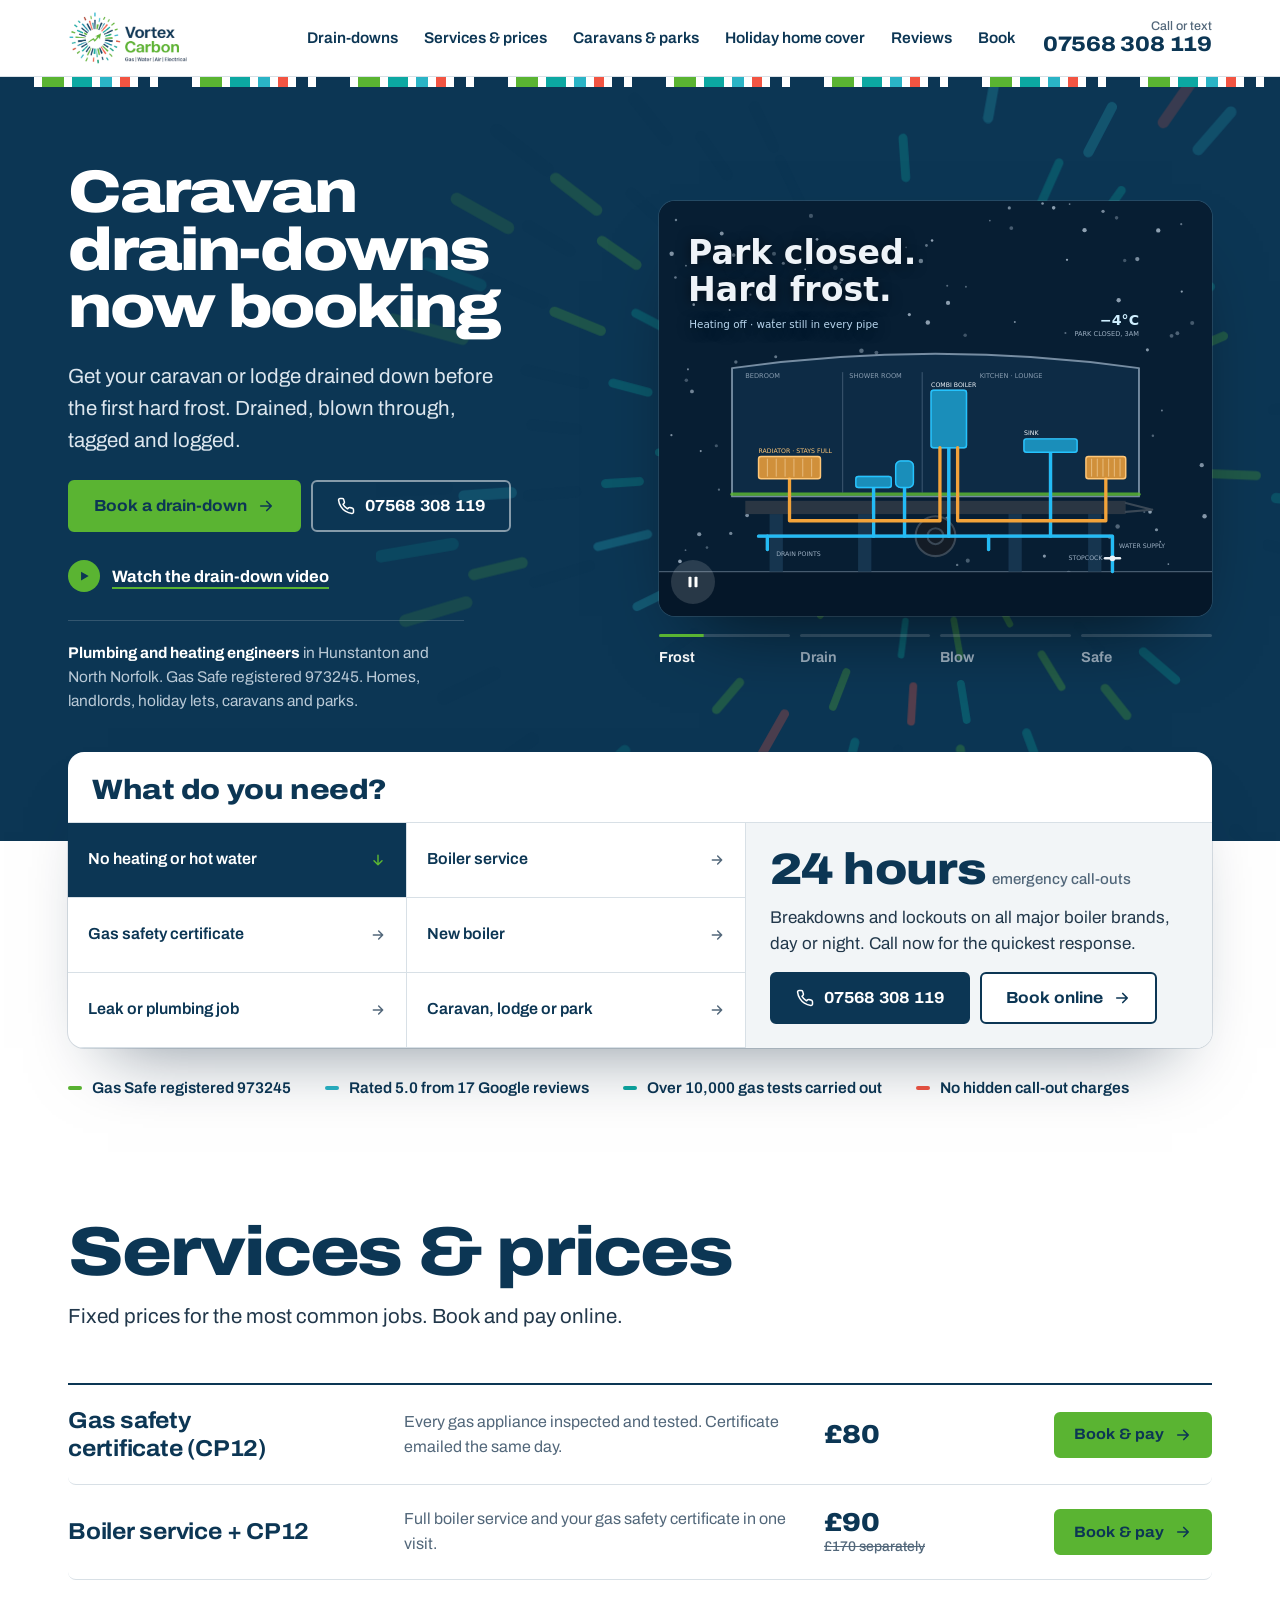
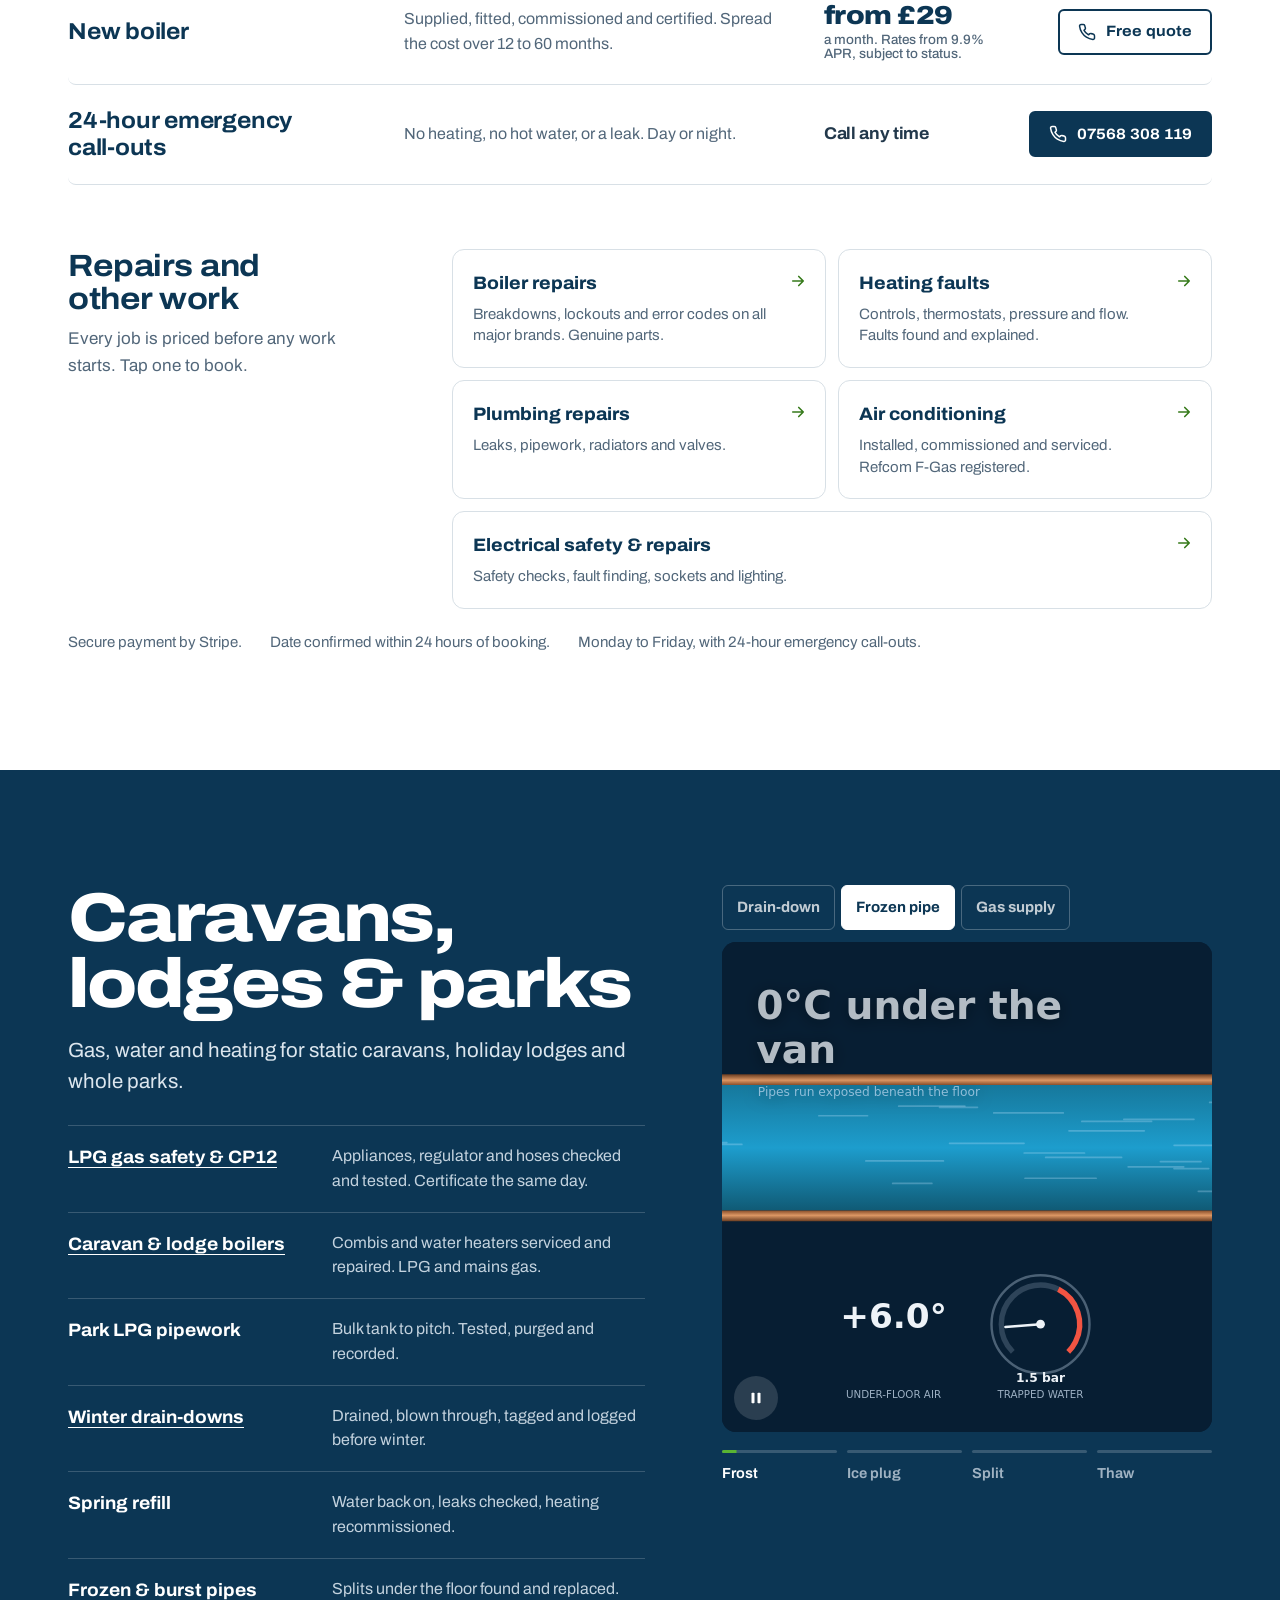
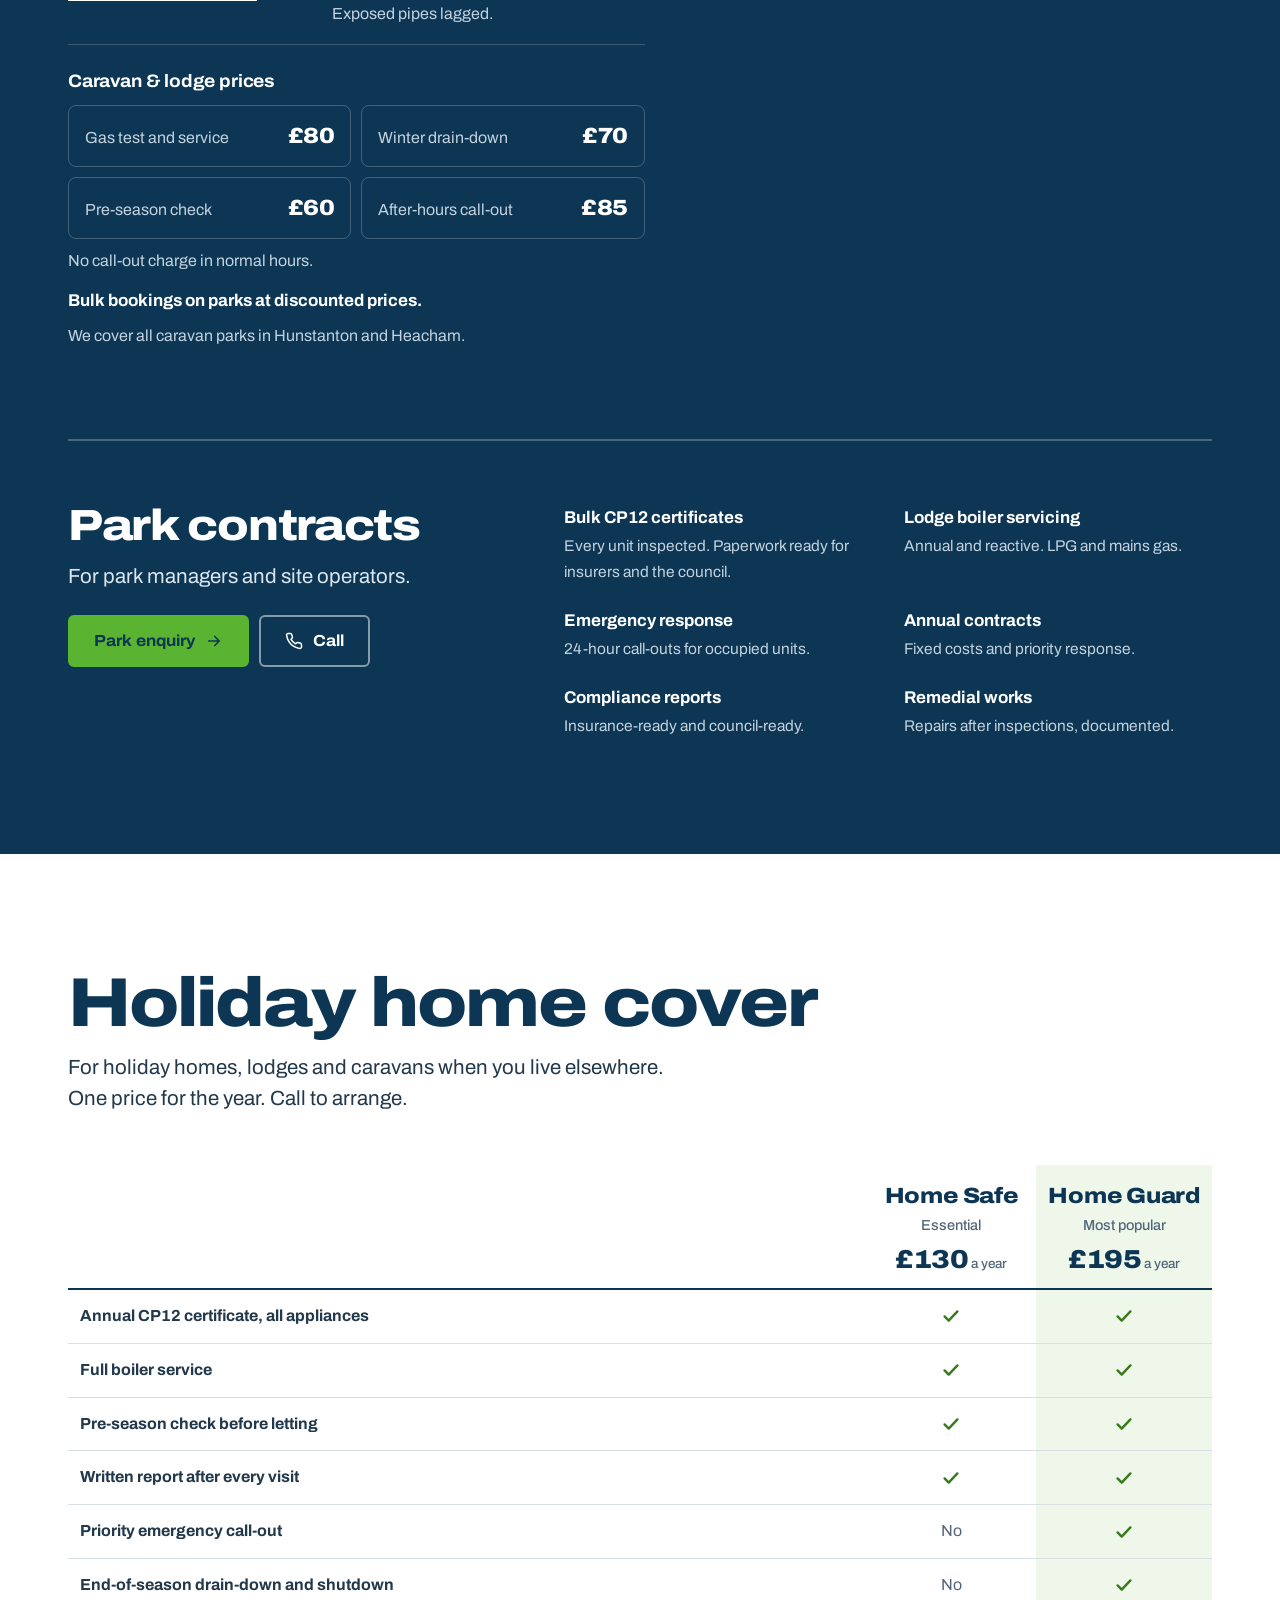
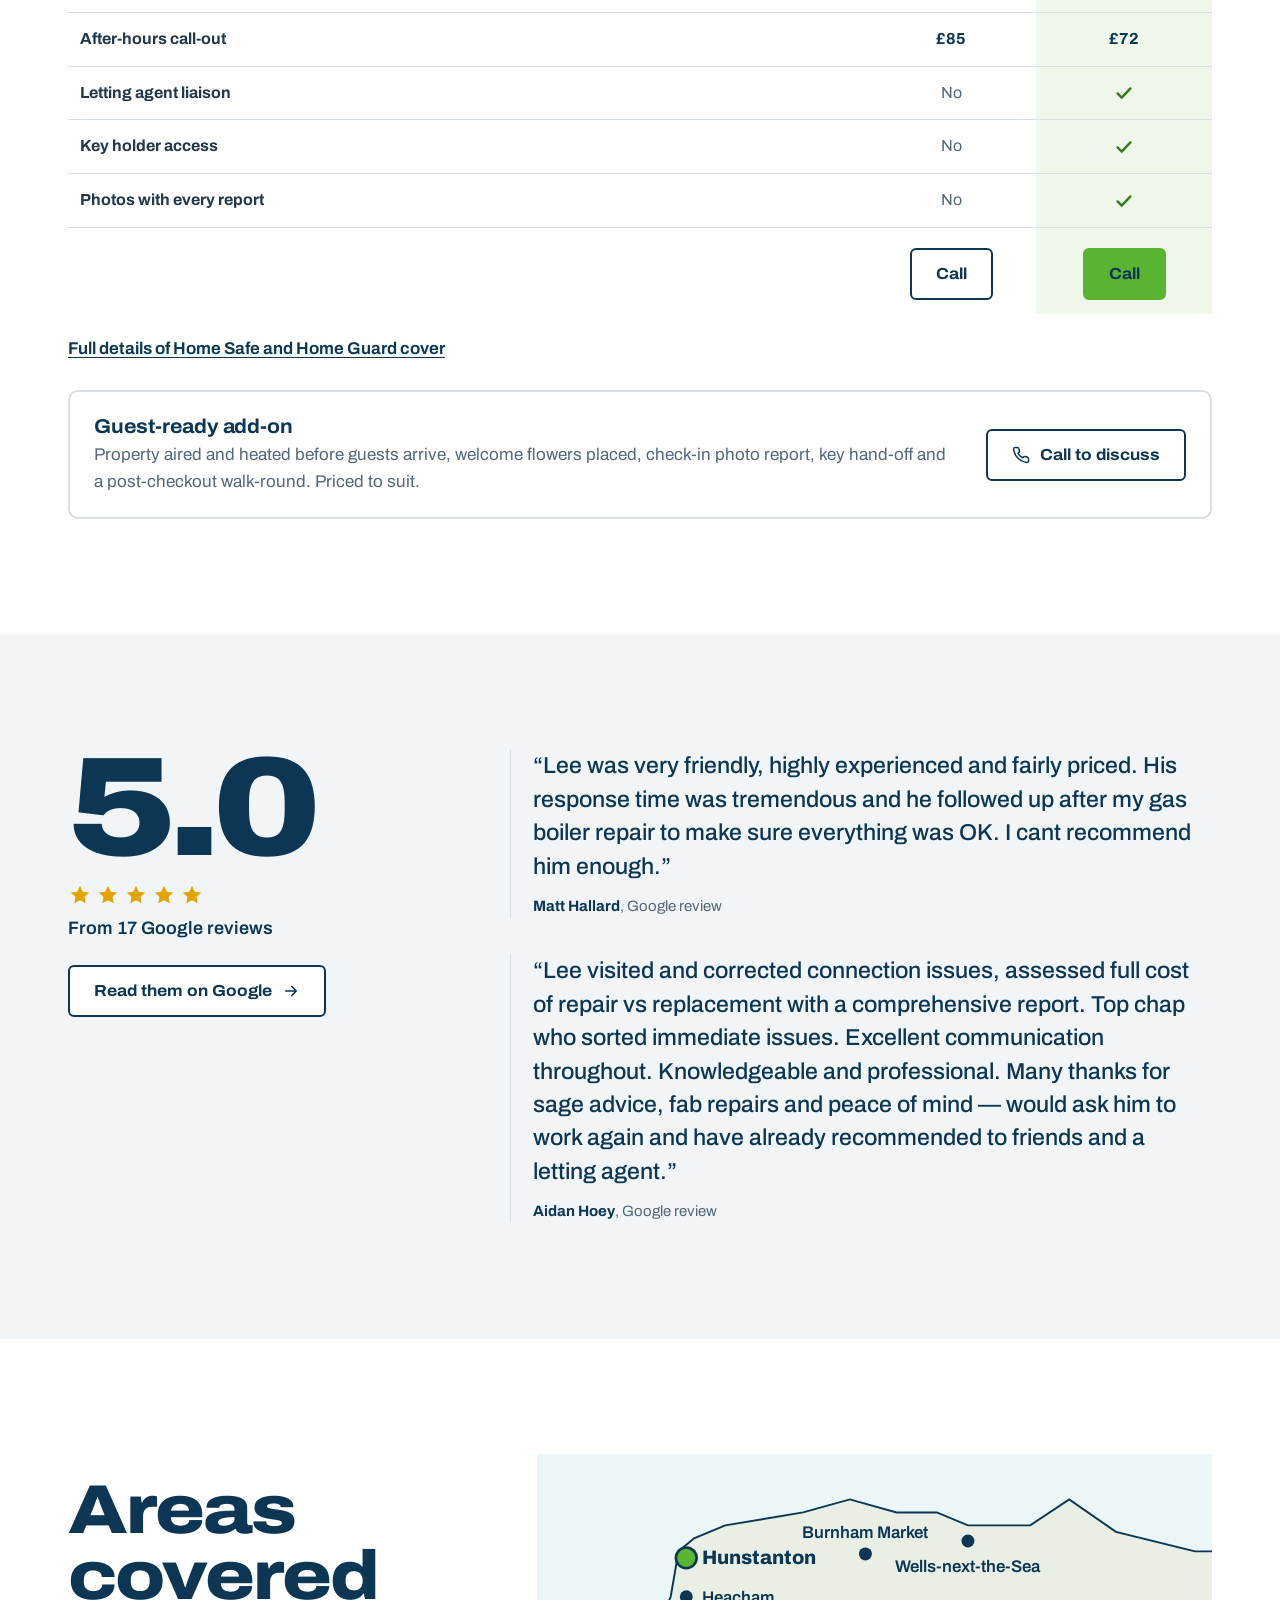
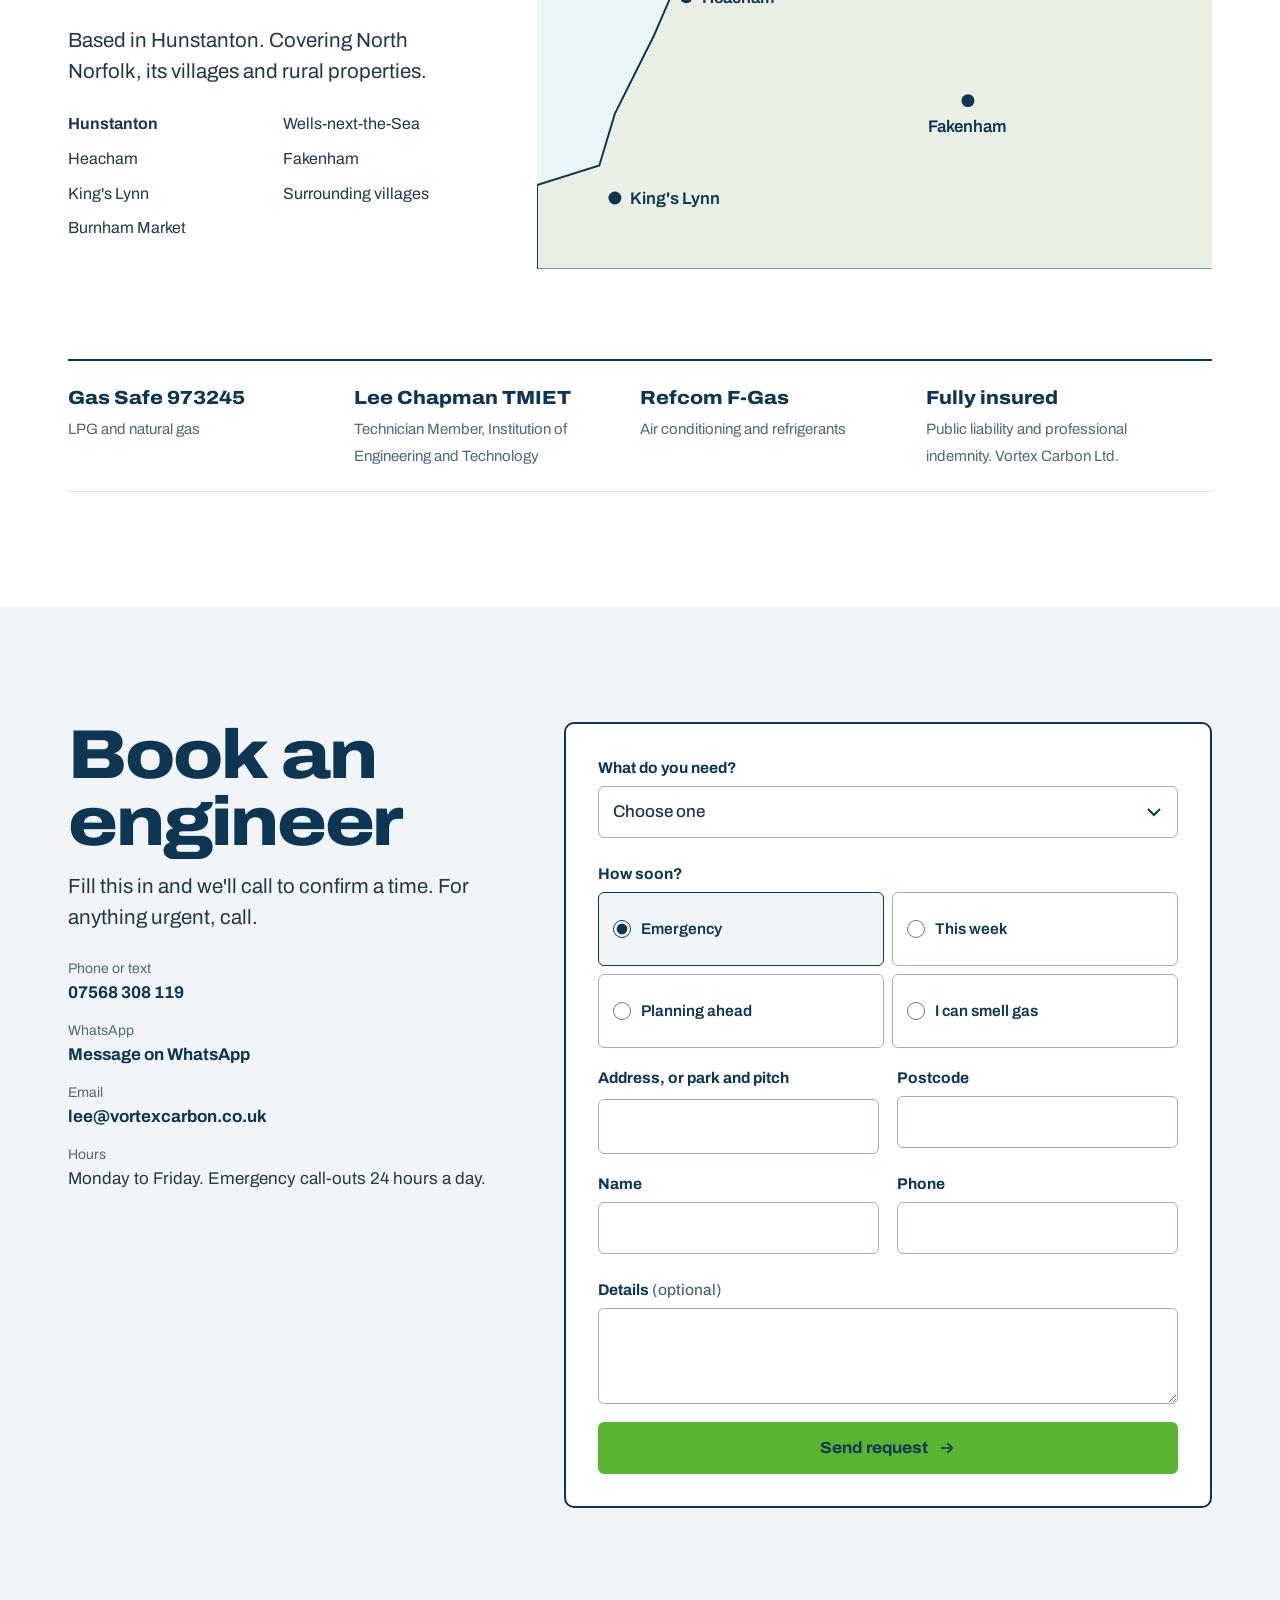
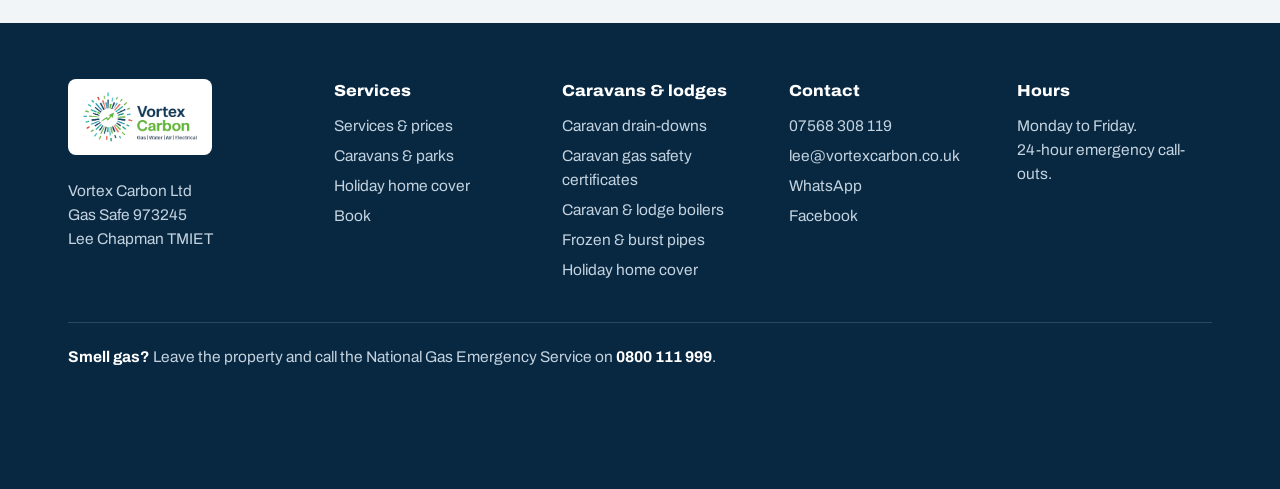
==== commit c0b71b10: "Call-out is after hours only: £85 after hours, no charge in normal hours Relabels the £85 call-out a" ====
--- a/index.html
+++ b/index.html
@@ -12,7 +12,7 @@
 <meta property="og:url" content="https://vortexcarbon.co.uk/">
 <meta name="twitter:card" content="summary_large_image">
 <link rel="apple-touch-icon" href="/apple-touch-icon.png">
-<script type="application/ld+json">{"@context": "https://schema.org", "@type": ["Plumber", "HVACBusiness"], "name": "Vortex Carbon Ltd", "url": "https://vortexcarbon.co.uk/", "telephone": "+447568308119", "email": "lee@vortexcarbon.co.uk", "image": "https://vortexcarbon.co.uk/og-image.png", "description": "Gas Safe registered plumbing and heating engineer in Hunstanton and North Norfolk, with specialist services for static caravans, holiday lodges and parks: drain-downs, LPG gas safety certificates and boiler servicing.", "areaServed": ["Hunstanton", "Heacham", "Snettisham", "King's Lynn", "Burnham Market", "Wells-next-the-Sea", "Fakenham", "North Norfolk"], "sameAs": ["https://www.facebook.com/profile.php?id=61589798134793"], "openingHours": "Mo-Fr", "aggregateRating": {"@type": "AggregateRating", "ratingValue": "5.0", "reviewCount": "17"}, "@id": "https://vortexcarbon.co.uk/#business", "logo": "https://vortexcarbon.co.uk/logo.webp", "address": {"@type": "PostalAddress", "addressLocality": "Hunstanton", "addressRegion": "Norfolk", "addressCountry": "GB"}, "knowsAbout": ["Static caravan drain-down", "LPG gas safety certificate", "Caravan boiler service", "Holiday lodge boiler service", "Frozen and burst pipe repair", "Boiler servicing", "Air conditioning"], "hasOfferCatalog": {"@type": "OfferCatalog", "name": "Caravan, lodge and home services", "itemListElement": [{"@type": "Offer", "price": "70", "priceCurrency": "GBP", "itemOffered": {"@type": "Service", "name": "Caravan and lodge winter drain-down"}, "url": "https://vortexcarbon.co.uk/caravan-drain-down/"}, {"@type": "Offer", "price": "80", "priceCurrency": "GBP", "itemOffered": {"@type": "Service", "name": "Caravan gas test and service with gas safety certificate"}, "url": "https://vortexcarbon.co.uk/caravan-gas-safety-certificate/"}, {"@type": "Offer", "price": "60", "priceCurrency": "GBP", "itemOffered": {"@type": "Service", "name": "Caravan and lodge pre-season check"}}, {"@type": "Offer", "price": "85", "priceCurrency": "GBP", "itemOffered": {"@type": "Service", "name": "Call-out"}, "url": "https://vortexcarbon.co.uk/caravan-lodge-boiler-service/"}, {"@type": "Offer", "price": "130", "priceCurrency": "GBP", "itemOffered": {"@type": "Service", "name": "Home Safe holiday home cover (per year)"}, "url": "https://vortexcarbon.co.uk/holiday-home-cover/"}, {"@type": "Offer", "price": "195", "priceCurrency": "GBP", "itemOffered": {"@type": "Service", "name": "Home Guard holiday home cover (per year)"}, "url": "https://vortexcarbon.co.uk/holiday-home-cover/"}, {"@type": "Offer", "price": "80", "priceCurrency": "GBP", "itemOffered": {"@type": "Service", "name": "Gas safety certificate (CP12)"}}, {"@type": "Offer", "price": "90", "priceCurrency": "GBP", "itemOffered": {"@type": "Service", "name": "Boiler service and CP12"}}]}}</script>
+<script type="application/ld+json">{"@context": "https://schema.org", "@type": ["Plumber", "HVACBusiness"], "name": "Vortex Carbon Ltd", "url": "https://vortexcarbon.co.uk/", "telephone": "+447568308119", "email": "lee@vortexcarbon.co.uk", "image": "https://vortexcarbon.co.uk/og-image.png", "description": "Gas Safe registered plumbing and heating engineer in Hunstanton and North Norfolk, with specialist services for static caravans, holiday lodges and parks: drain-downs, LPG gas safety certificates and boiler servicing.", "areaServed": ["Hunstanton", "Heacham", "Snettisham", "King's Lynn", "Burnham Market", "Wells-next-the-Sea", "Fakenham", "North Norfolk"], "sameAs": ["https://www.facebook.com/profile.php?id=61589798134793"], "openingHours": "Mo-Fr", "aggregateRating": {"@type": "AggregateRating", "ratingValue": "5.0", "reviewCount": "17"}, "@id": "https://vortexcarbon.co.uk/#business", "logo": "https://vortexcarbon.co.uk/logo.webp", "address": {"@type": "PostalAddress", "addressLocality": "Hunstanton", "addressRegion": "Norfolk", "addressCountry": "GB"}, "knowsAbout": ["Static caravan drain-down", "LPG gas safety certificate", "Caravan boiler service", "Holiday lodge boiler service", "Frozen and burst pipe repair", "Boiler servicing", "Air conditioning"], "hasOfferCatalog": {"@type": "OfferCatalog", "name": "Caravan, lodge and home services", "itemListElement": [{"@type": "Offer", "price": "70", "priceCurrency": "GBP", "itemOffered": {"@type": "Service", "name": "Caravan and lodge winter drain-down"}, "url": "https://vortexcarbon.co.uk/caravan-drain-down/"}, {"@type": "Offer", "price": "80", "priceCurrency": "GBP", "itemOffered": {"@type": "Service", "name": "Caravan gas test and service with gas safety certificate"}, "url": "https://vortexcarbon.co.uk/caravan-gas-safety-certificate/"}, {"@type": "Offer", "price": "60", "priceCurrency": "GBP", "itemOffered": {"@type": "Service", "name": "Caravan and lodge pre-season check"}}, {"@type": "Offer", "price": "85", "priceCurrency": "GBP", "itemOffered": {"@type": "Service", "name": "After-hours call-out"}, "url": "https://vortexcarbon.co.uk/caravan-lodge-boiler-service/"}, {"@type": "Offer", "price": "130", "priceCurrency": "GBP", "itemOffered": {"@type": "Service", "name": "Home Safe holiday home cover (per year)"}, "url": "https://vortexcarbon.co.uk/holiday-home-cover/"}, {"@type": "Offer", "price": "195", "priceCurrency": "GBP", "itemOffered": {"@type": "Service", "name": "Home Guard holiday home cover (per year)"}, "url": "https://vortexcarbon.co.uk/holiday-home-cover/"}, {"@type": "Offer", "price": "80", "priceCurrency": "GBP", "itemOffered": {"@type": "Service", "name": "Gas safety certificate (CP12)"}}, {"@type": "Offer", "price": "90", "priceCurrency": "GBP", "itemOffered": {"@type": "Service", "name": "Boiler service and CP12"}}]}}</script>
 <title>Gas Engineer Hunstanton: Boilers &amp; Caravans | Vortex Carbon</title>
 <meta name="description" content="Gas Safe engineer in Hunstanton, Heacham and North Norfolk. Boiler servicing, CP12 certificates, caravan drain-downs £70 and gas tests £80. Call 07568 308 119.">
 <meta name="theme-color" content="#0C3654">
@@ -457,8 +457,9 @@
               <li><span>Gas test and service</span><b>£80</b></li>
               <li><span>Winter drain-down</span><b>£70</b></li>
               <li><span>Pre-season check</span><b>£60</b></li>
-              <li><span>Call-out</span><b>£85</b></li>
+              <li><span>After-hours call-out</span><b>£85</b></li>
             </ul>
+            <p class="cv-parks">No call-out charge in normal hours.</p>
             <p class="bulk">Bulk bookings on parks at discounted prices.</p>
             <p class="cv-parks">We cover all caravan parks in Hunstanton and Heacham.</p>
           </div>
@@ -512,7 +513,7 @@
           <tr><th scope="row">Written report after every visit</th><td class="y"><svg role="img" aria-label="Included"><use href="#i-tick"/></svg></td><td class="y pick"><svg role="img" aria-label="Included"><use href="#i-tick"/></svg></td></tr>
           <tr><th scope="row">Priority emergency call-out</th><td class="n">No</td><td class="y pick"><svg role="img" aria-label="Included"><use href="#i-tick"/></svg></td></tr>
           <tr><th scope="row">End-of-season drain-down and shutdown</th><td class="n">No</td><td class="y pick"><svg role="img" aria-label="Included"><use href="#i-tick"/></svg></td></tr>
-          <tr><th scope="row">Call-out charge</th><td class="v">£85</td><td class="v pick">£72</td></tr>
+          <tr><th scope="row">After-hours call-out</th><td class="v">£85</td><td class="v pick">£72</td></tr>
           <tr><th scope="row">Letting agent liaison</th><td class="n">No</td><td class="y pick"><svg role="img" aria-label="Included"><use href="#i-tick"/></svg></td></tr>
           <tr><th scope="row">Key holder access</th><td class="n">No</td><td class="y pick"><svg role="img" aria-label="Included"><use href="#i-tick"/></svg></td></tr>
           <tr><th scope="row">Photos with every report</th><td class="n">No</td><td class="y pick"><svg role="img" aria-label="Included"><use href="#i-tick"/></svg></td></tr>
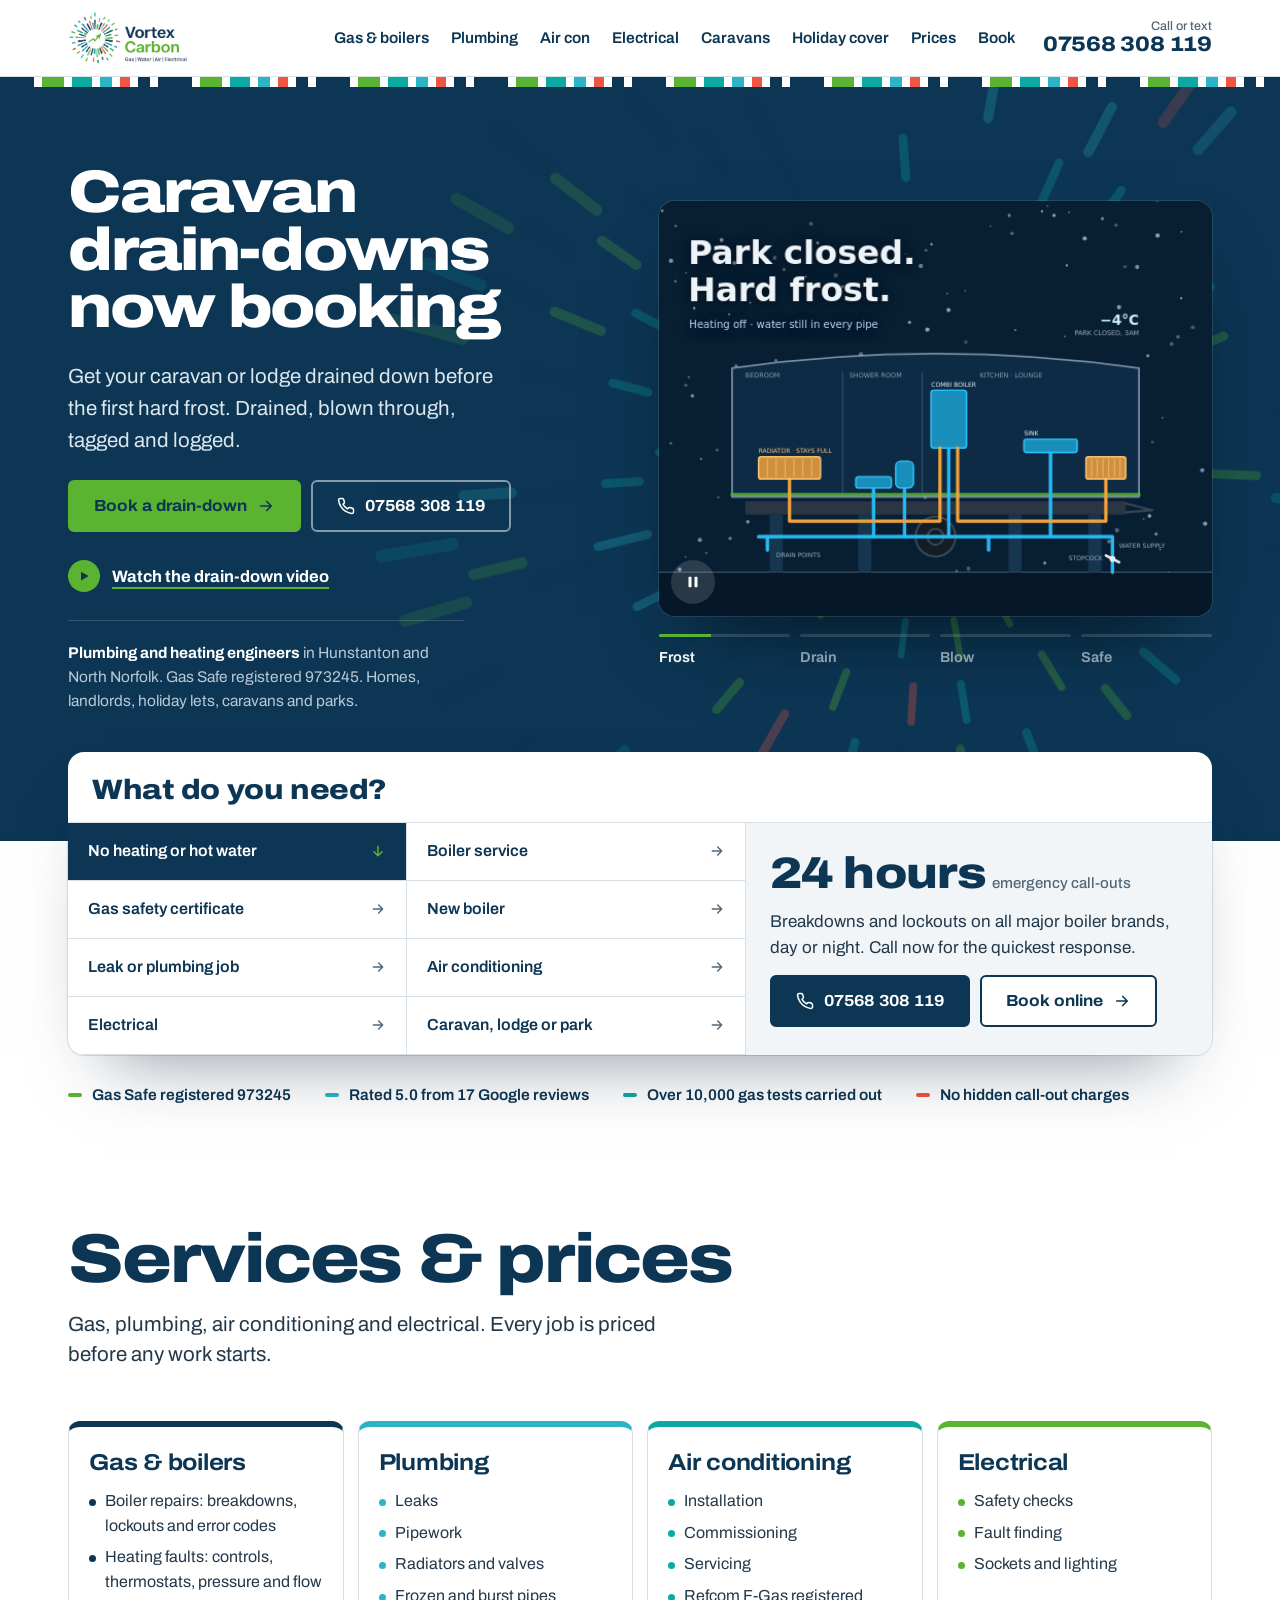
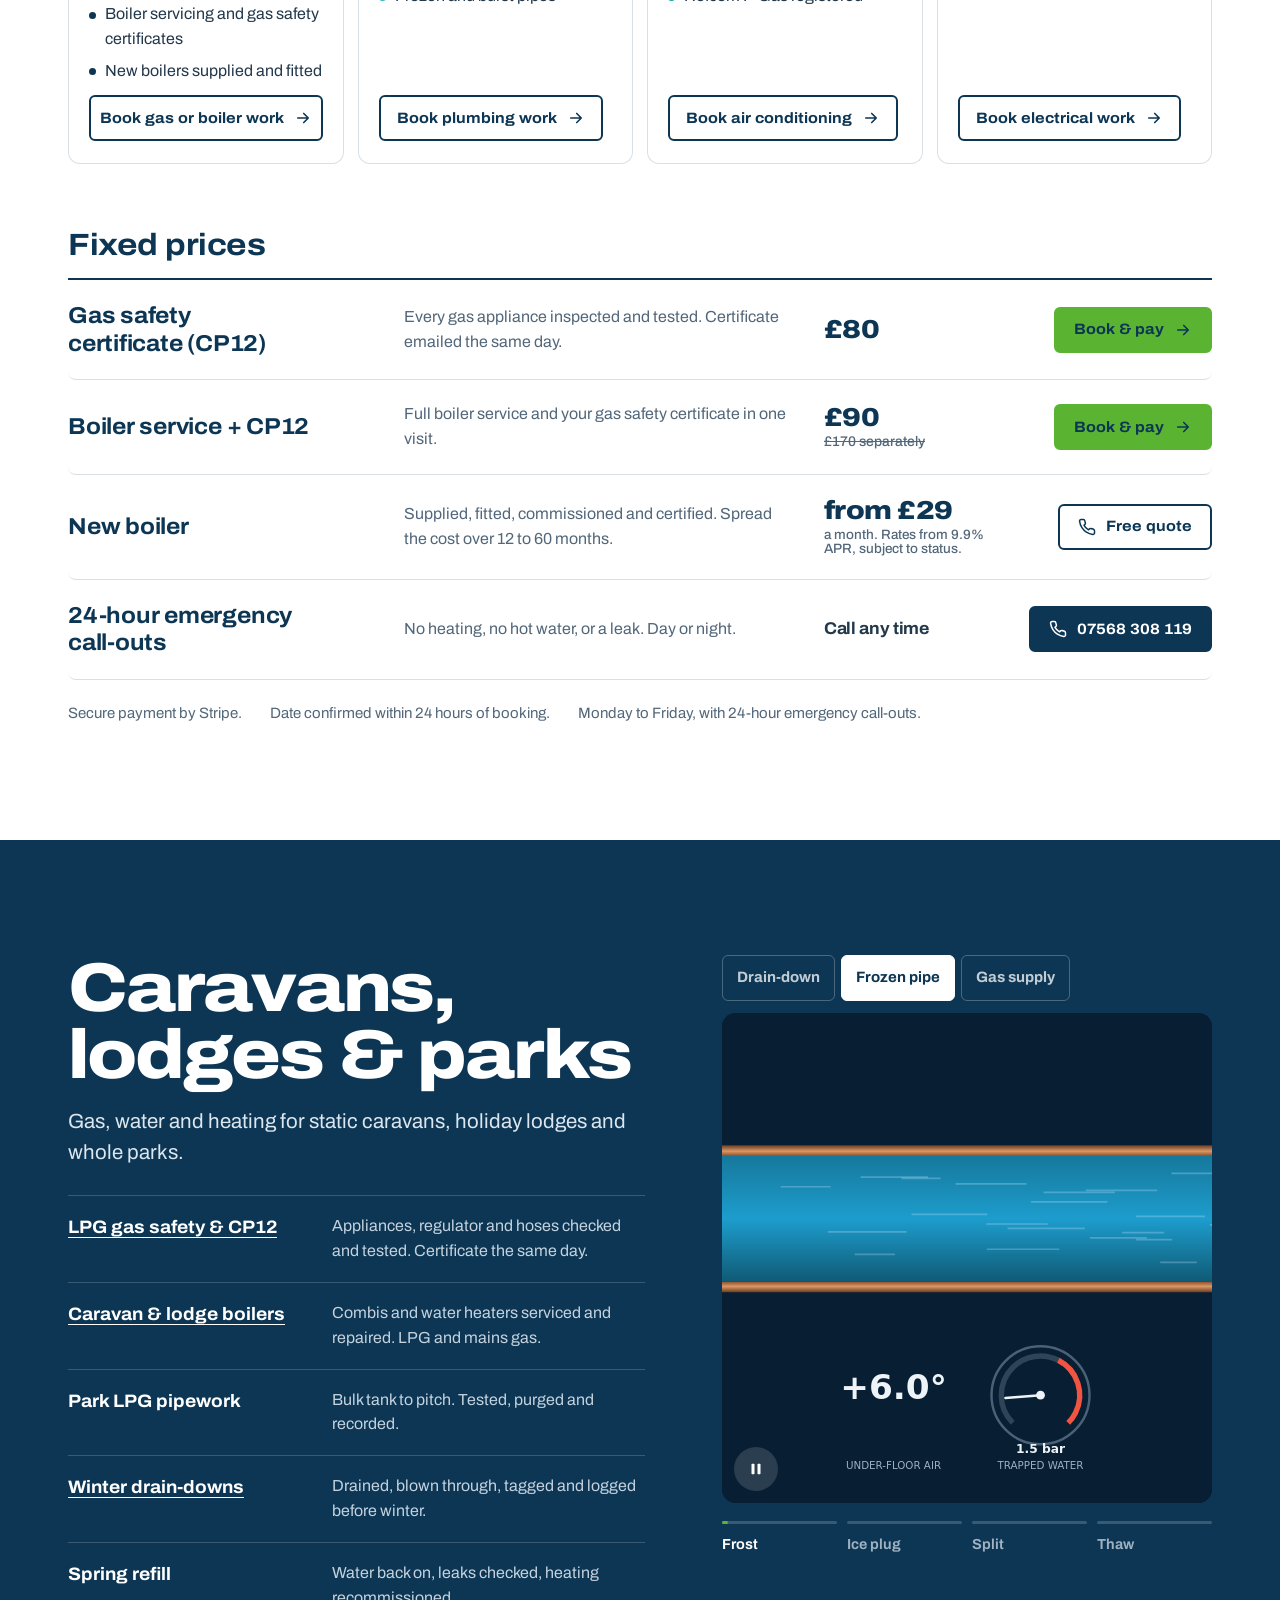
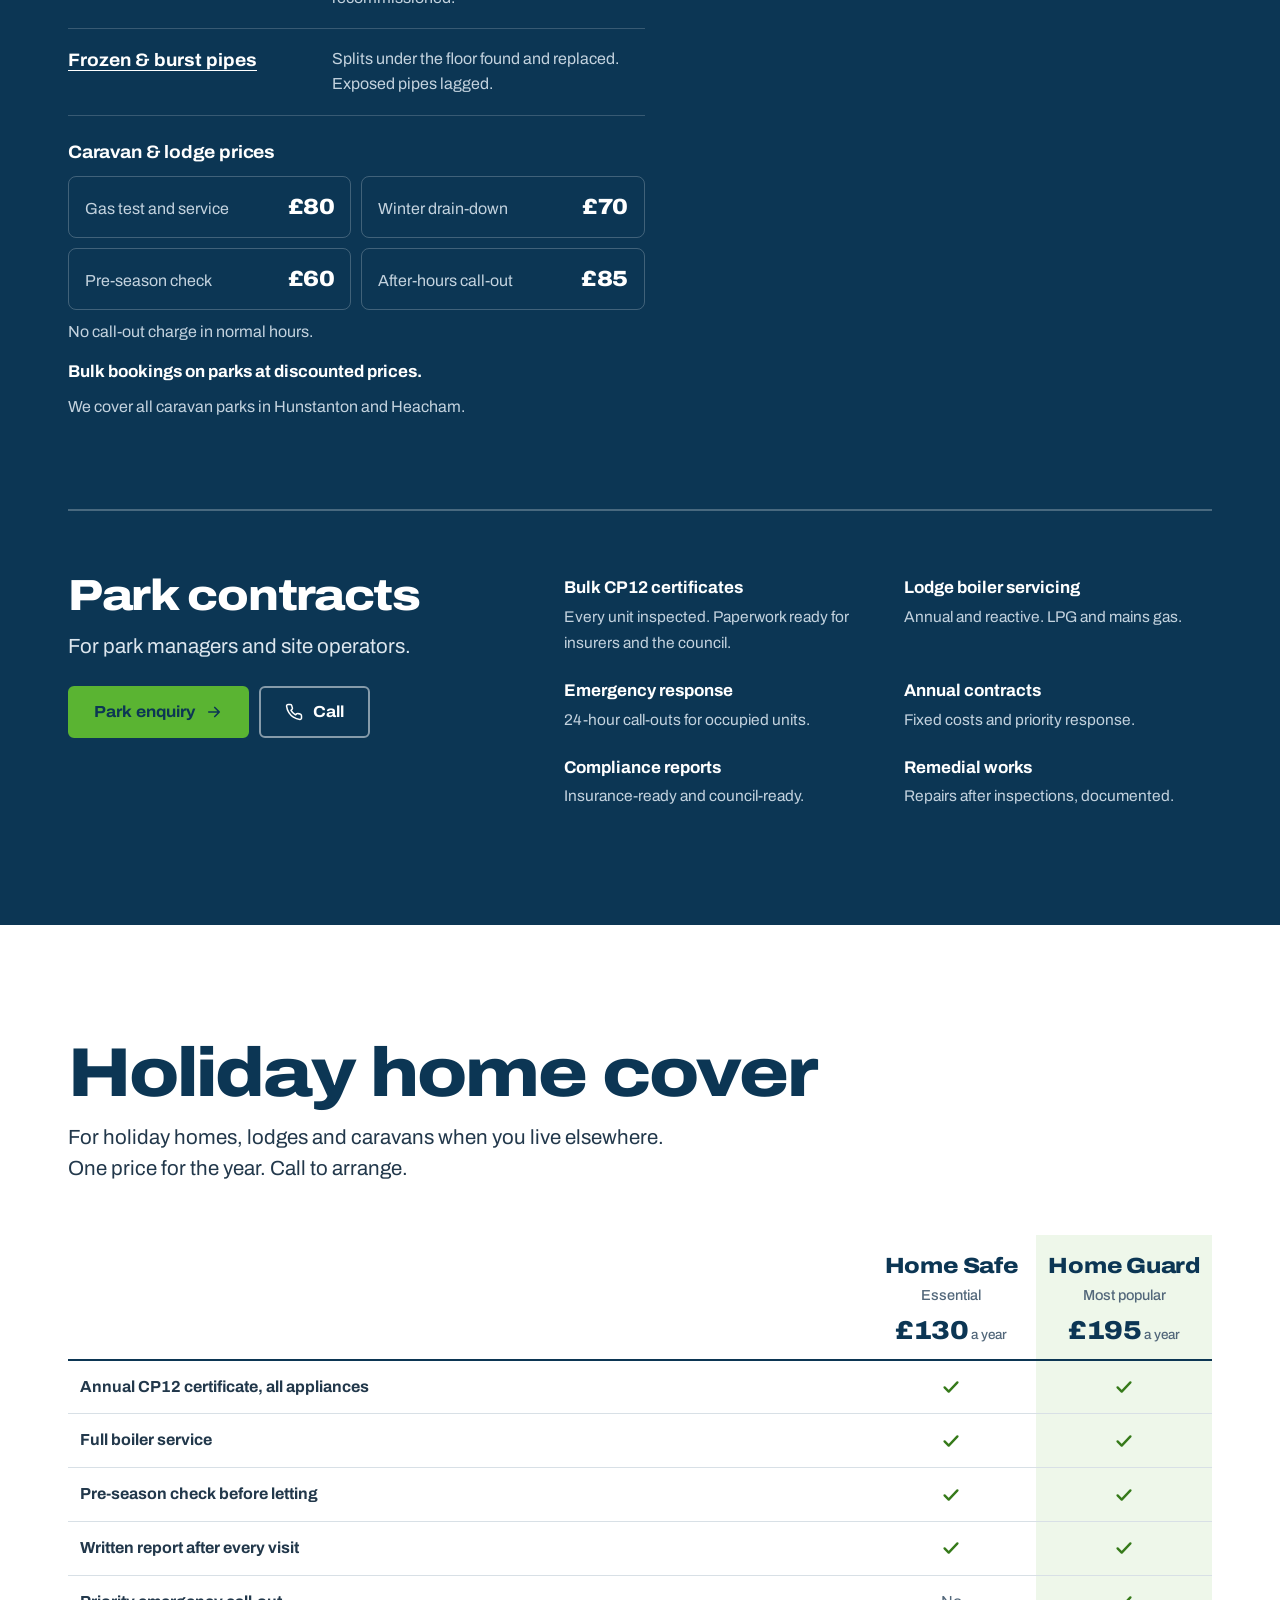
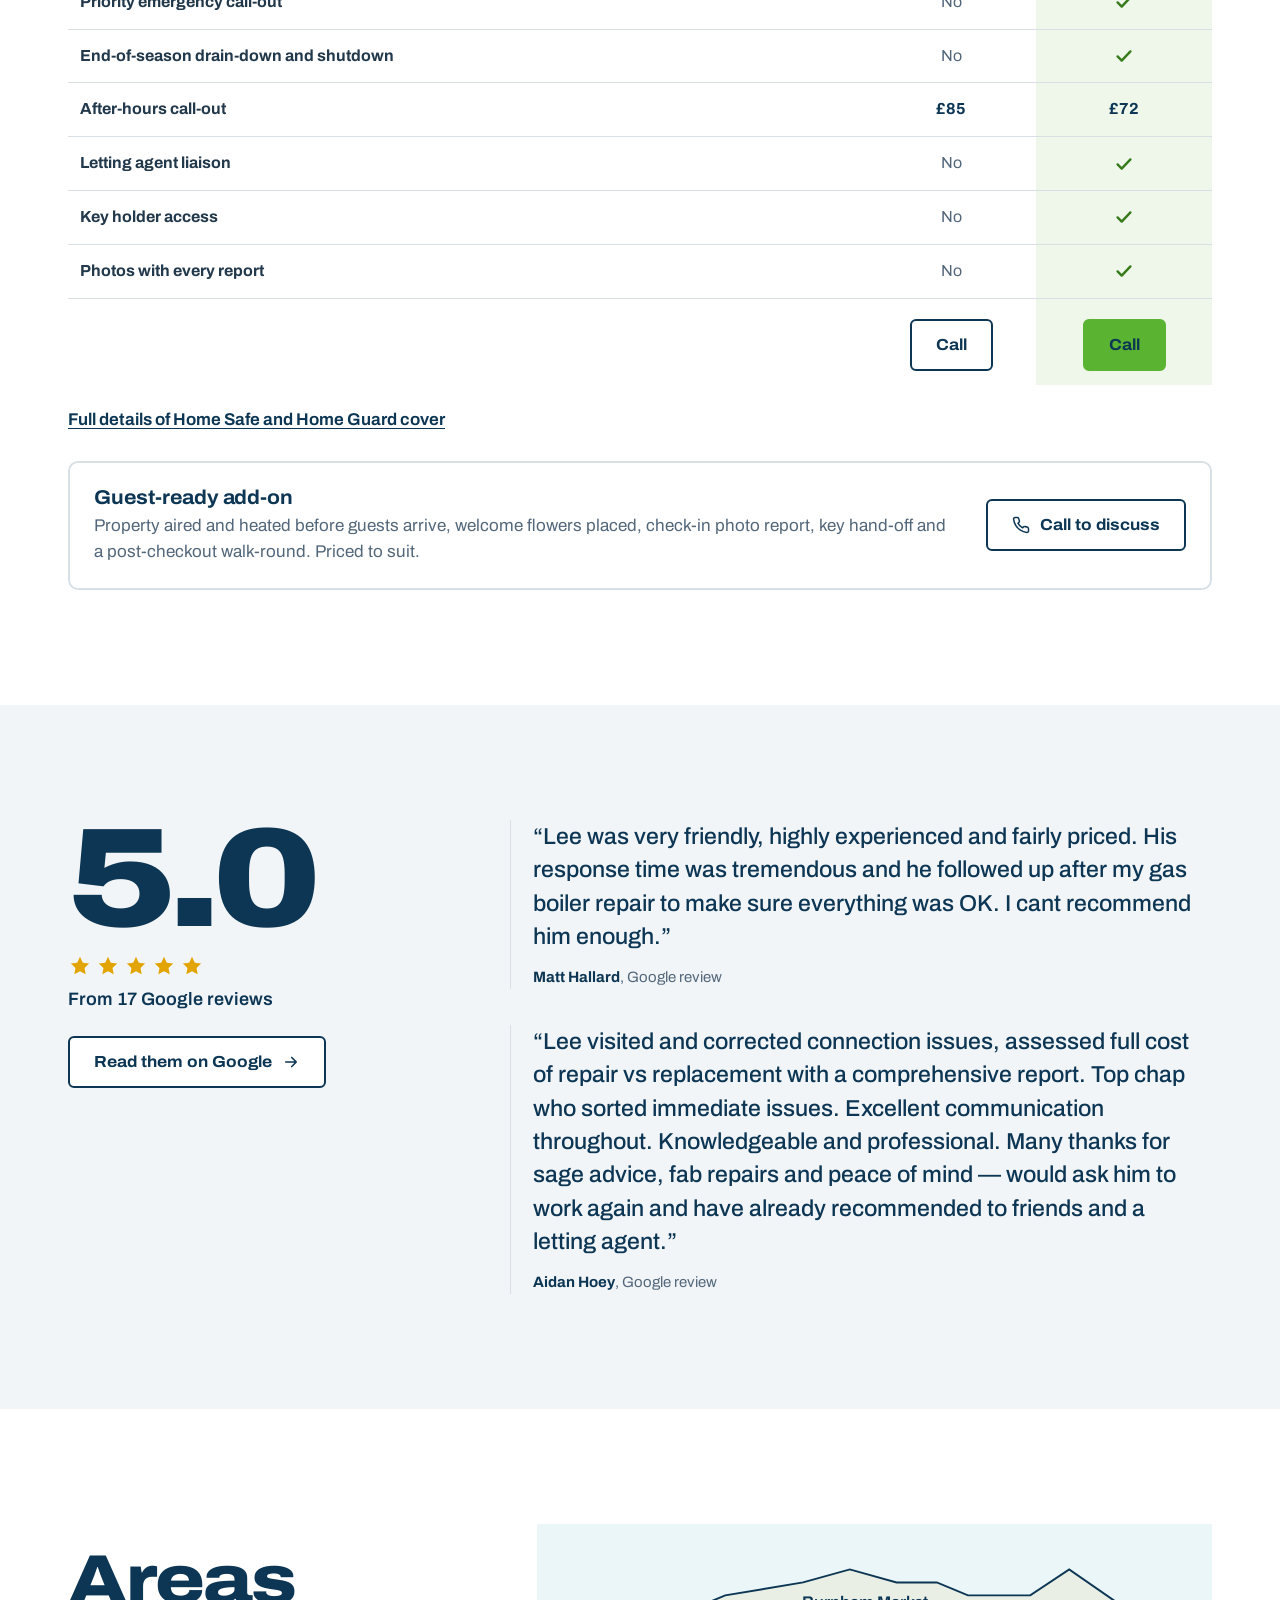
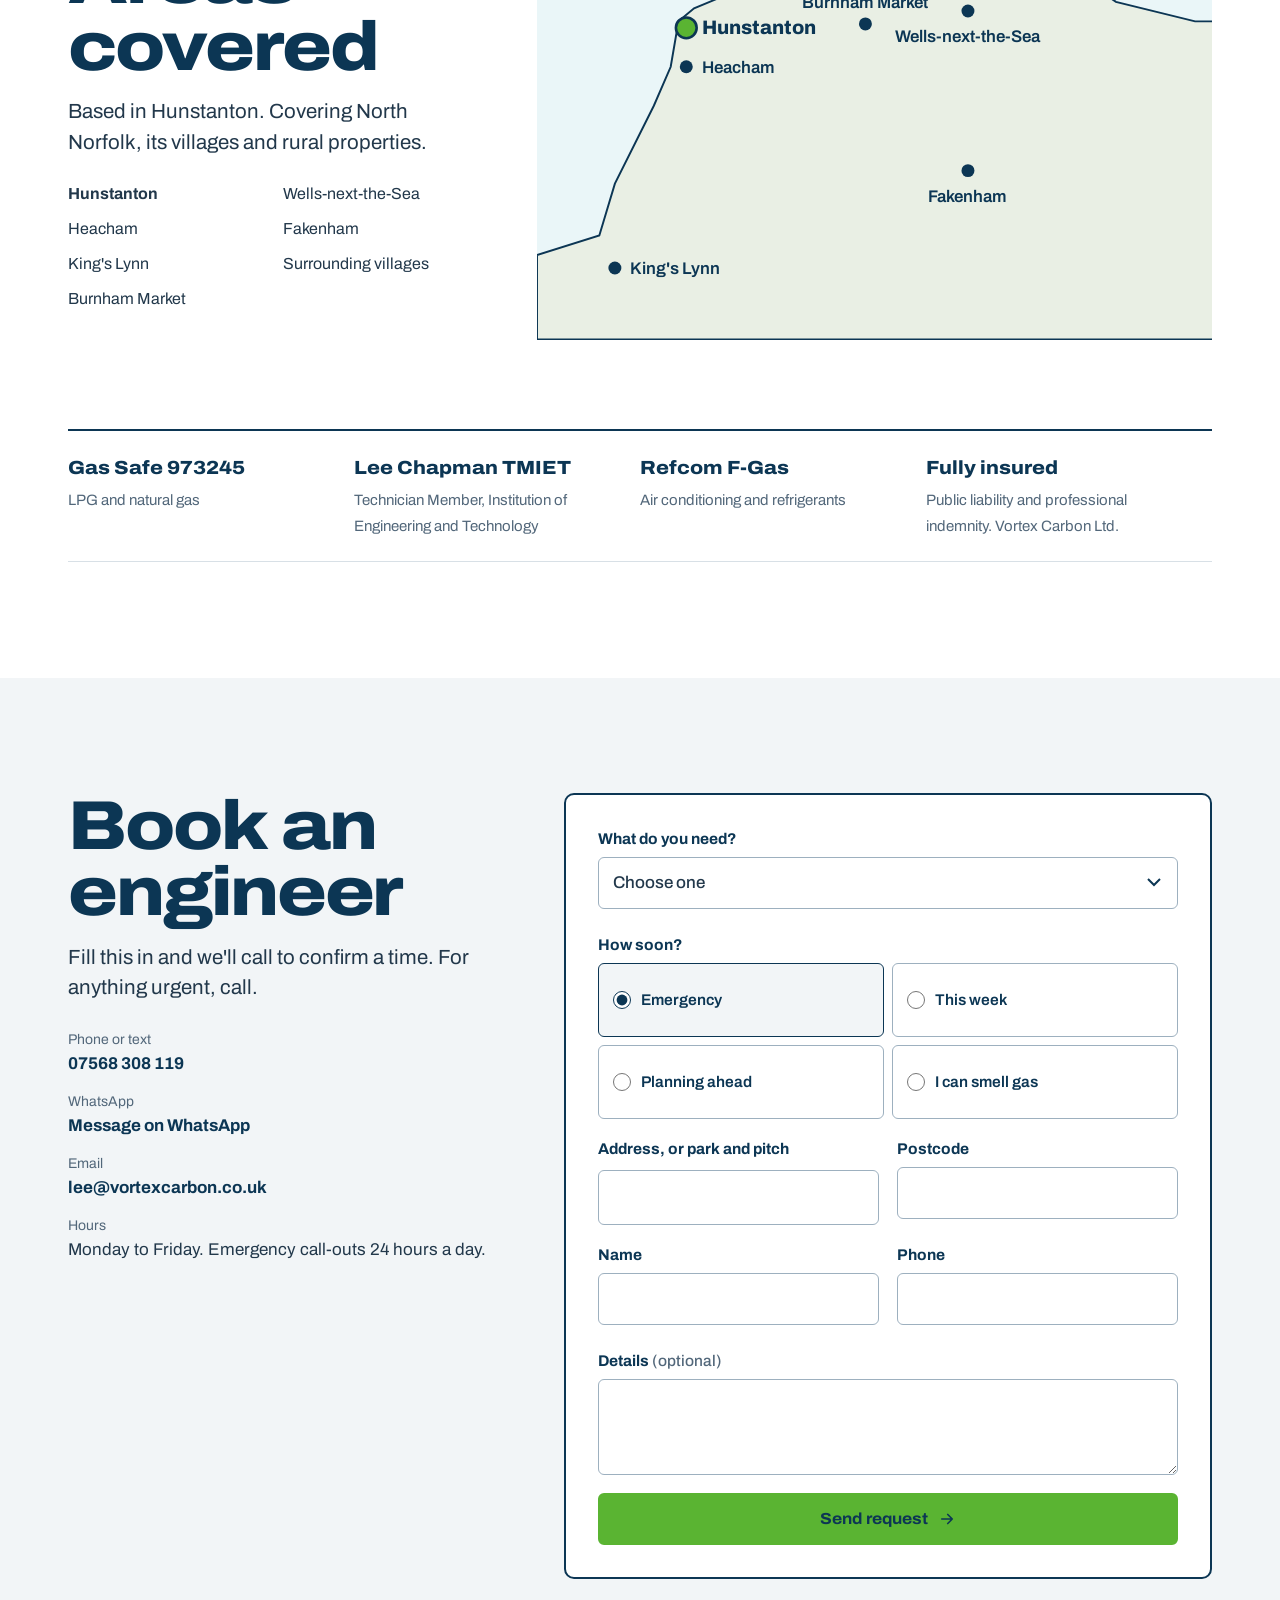
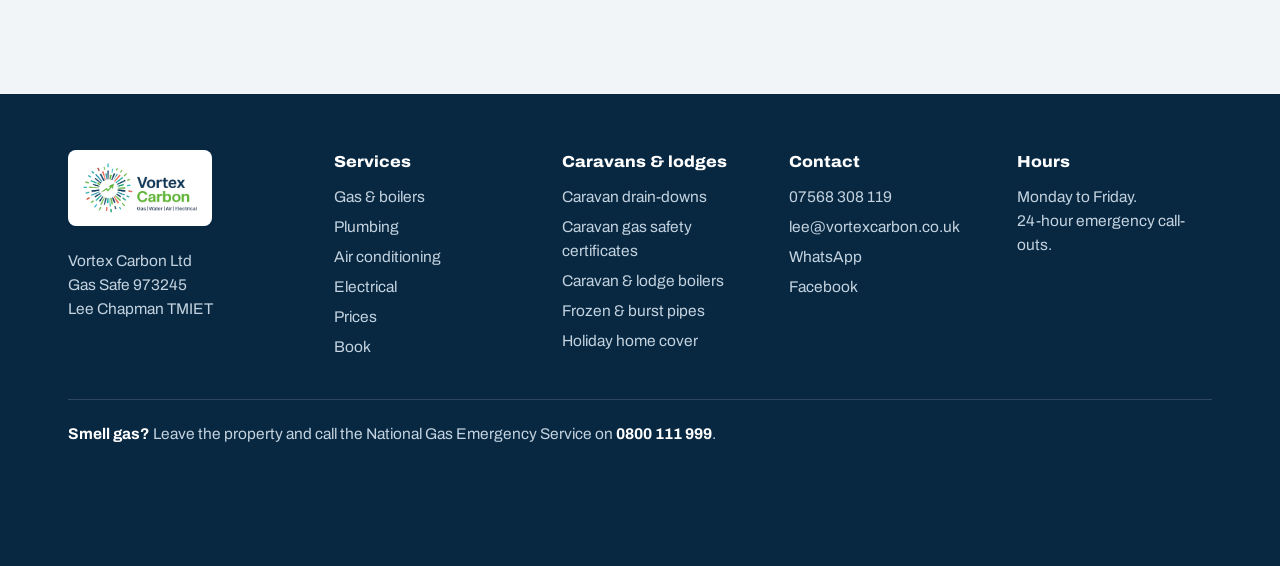
==== commit 7848fe6c: "Make each trade easy to find: phone menu and services by trade Adds a Menu button on phones and tabl" ====
--- a/index.html
+++ b/index.html
@@ -83,6 +83,18 @@
 .top .phone b{font-size:21px;font-weight:800;font-stretch:112%;color:var(--navy);letter-spacing:-.01em}
 .top nav a{white-space:nowrap}
 @media (max-width:1180px){ .top nav{display:none} .top .phone{margin-left:auto} }
+.top nav{gap:22px}
+.menu-btn{display:none}
+.mnav{border-top:1px solid var(--line);background:#fff;max-height:calc(100dvh - 68px);overflow:auto}
+.top .mnav .wrap{display:block;min-height:0}
+.mnav ul{list-style:none;margin:0;padding:4px 0 12px}
+.mnav a{display:flex;justify-content:space-between;align-items:center;min-height:52px;border-bottom:1px solid var(--line);font-weight:700;font-size:17px;color:var(--navy);text-decoration:none}
+.mnav li:last-child a{border-bottom:0}
+.mnav a svg{width:18px;height:18px;color:var(--green-ink)}
+@media (min-width:1181px){ .mnav{display:none} }
+@media (max-width:1180px){ .menu-btn{display:inline-flex;align-items:center;gap:8px;min-height:44px;padding:0 12px;border:2px solid var(--navy);border-radius:6px;background:#fff;color:var(--navy);font:700 15px/1 var(--f);cursor:pointer;flex:none} .menu-btn svg{width:20px;height:20px} .menu-btn[aria-expanded="true"]{background:var(--navy);color:#fff} }
+@media (max-width:560px){ .top .phone small{display:none} .top .phone b{font-size:17px} .top .wrap{gap:10px} .menu-btn{padding:0 10px} }
+@media (max-width:372px){ .menu-btn span{display:none} }
 @media (max-width:560px){ .top .logo img{height:44px} .top .phone b{font-size:18px} .top .wrap{min-height:66px;gap:12px} }
 
 /* livery stripe: the logo's dashes laid in a row */
@@ -151,6 +163,16 @@
 .proof li::before{content:"";width:14px;height:4px;border-radius:2px;background:var(--c,var(--green))}
 
 /* services and prices board */
+.trades{display:grid;grid-template-columns:repeat(4,minmax(0,1fr));gap:14px;margin-bottom:clamp(40px,5vw,64px)}
+.trade{display:grid;gap:12px;align-content:start;grid-template-rows:auto 1fr auto;padding:22px 20px;border:1.5px solid var(--line);border-top:6px solid var(--c,var(--navy));border-radius:12px;background:#fff}
+.trade h3{font-size:23px;font-stretch:110%;letter-spacing:-.01em}
+.trade ul{list-style:none;margin:0;padding:0;display:grid;gap:7px;align-content:start;font-size:16px;color:var(--text)}
+.trade li{position:relative;padding-left:16px}
+.trade li::before{content:"";position:absolute;left:0;top:.62em;width:7px;height:7px;border-radius:50%;background:var(--c,var(--navy))}
+.trade .btn{justify-self:start;min-height:46px;padding:0 16px;font-size:15px}
+@media (max-width:1080px){ .trades{grid-template-columns:repeat(2,minmax(0,1fr))} }
+@media (max-width:560px){ .trades{grid-template-columns:minmax(0,1fr)} }
+.board-h{font-size:clamp(24px,2.4vw,32px);font-stretch:112%;letter-spacing:-.015em;line-height:1.1;margin-bottom:16px}
 .board{border-top:2px solid var(--navy)}
 .board .r{border-radius:8px;display:grid;grid-template-columns:minmax(0,1.1fr) minmax(0,1.4fr) 170px 190px;gap:8px 28px;align-items:center;padding:22px 0;border-bottom:1px solid var(--line)}
 .board .r h3{font-size:clamp(19px,1.8vw,23px)}
@@ -165,6 +187,7 @@
   .board .r{grid-template-columns:minmax(0,1fr) auto;gap:6px 16px}
   .board .r p{grid-column:1 / -1;grid-row:2}
   .board .r .pr{grid-column:2;grid-row:1;text-align:right}
+  .board .r .pr small{max-width:150px;margin-left:auto}
   .board .r .btn{grid-column:1 / -1;grid-row:3;justify-self:start;margin-top:8px}
 }
 
@@ -357,15 +380,28 @@
   <div class="wrap">
     <a class="logo" href="#top" aria-label="Vortex Carbon, back to top"><img src="[data-uri]" alt="Vortex Carbon: Gas, Water, Air, Electrical" width="122" height="54"></a>
     <nav aria-label="Main">
-      <a href="#drain-downs" data-film="drain">Drain-downs</a>
-      <a href="#services">Services &amp; prices</a>
-      <a href="#caravans">Caravans &amp; parks</a>
-      <a href="#cover">Holiday home cover</a>
-      <a href="#reviews">Reviews</a>
+      <a href="#gas">Gas &amp; boilers</a>
+      <a href="#plumbing">Plumbing</a>
+      <a href="#air-con">Air con</a>
+      <a href="#electrical">Electrical</a>
+      <a href="#caravans">Caravans</a>
+      <a href="#cover">Holiday cover</a>
+      <a href="#prices">Prices</a>
       <a href="#book">Book</a>
     </nav>
     <a class="phone" href="tel:+447568308119"><small>Call or text</small><b>07568 308 119</b></a>
+    <button class="menu-btn" type="button" aria-expanded="false" aria-controls="mnav"><svg viewBox="0 0 24 24" fill="none" stroke="currentColor" stroke-width="2.4" stroke-linecap="round" aria-hidden="true"><path d="M4 7h16M4 12h16M4 17h16"/></svg><span>Menu</span></button>
   </div>
+  <div class="mnav" id="mnav" hidden><div class="wrap"><ul>
+    <li><a href="#gas">Gas &amp; boilers<svg><use href="#i-arrow"/></svg></a></li>
+    <li><a href="#plumbing">Plumbing<svg><use href="#i-arrow"/></svg></a></li>
+    <li><a href="#air-con">Air conditioning<svg><use href="#i-arrow"/></svg></a></li>
+    <li><a href="#electrical">Electrical<svg><use href="#i-arrow"/></svg></a></li>
+    <li><a href="#caravans">Caravans, lodges &amp; parks<svg><use href="#i-arrow"/></svg></a></li>
+    <li><a href="#cover">Holiday home cover<svg><use href="#i-arrow"/></svg></a></li>
+    <li><a href="#prices">Prices<svg><use href="#i-arrow"/></svg></a></li>
+    <li><a href="#book">Book an engineer<svg><use href="#i-arrow"/></svg></a></li>
+  </ul></div></div>
 </header>
 <div class="stripe" aria-hidden="true"></div>
 
@@ -396,6 +432,8 @@
           <button class="opt" type="button" data-k="cp12" aria-pressed="false">Gas safety certificate<svg><use href="#i-arrow"/></svg></button>
           <button class="opt" type="button" data-k="boiler" aria-pressed="false">New boiler<svg><use href="#i-arrow"/></svg></button>
           <button class="opt" type="button" data-k="leak" aria-pressed="false">Leak or plumbing job<svg><use href="#i-arrow"/></svg></button>
+          <button class="opt" type="button" data-k="aircon" aria-pressed="false">Air conditioning<svg><use href="#i-arrow"/></svg></button>
+          <button class="opt" type="button" data-k="electrical" aria-pressed="false">Electrical<svg><use href="#i-arrow"/></svg></button>
           <button class="opt" type="button" data-k="caravan" aria-pressed="false">Caravan, lodge or park<svg><use href="#i-arrow"/></svg></button>
         </div>
         <div class="ans" id="ans" aria-live="polite"></div>
@@ -415,23 +453,20 @@
     <div class="wrap">
       <div class="sec-head">
         <h2>Services &amp; prices</h2>
-        <p class="lead">Fixed prices for the most common jobs. Book and pay online.</p>
+        <p class="lead">Gas, plumbing, air conditioning and electrical. Every job is priced before any work starts.</p>
       </div>
+      <div class="trades">
+        <article class="trade" id="gas" style="--c:var(--navy)"><h3>Gas &amp; boilers</h3><ul><li>Boiler repairs: breakdowns, lockouts and error codes</li><li>Heating faults: controls, thermostats, pressure and flow</li><li>Boiler servicing and gas safety certificates</li><li>New boilers supplied and fitted</li></ul><a class="btn" href="#book" data-svc="Boiler repair">Book gas or boiler work <svg><use href="#i-arrow"/></svg></a></article>
+        <article class="trade" id="plumbing" style="--c:var(--cyan)"><h3>Plumbing</h3><ul><li>Leaks</li><li>Pipework</li><li>Radiators and valves</li><li>Frozen and burst pipes</li></ul><a class="btn" href="#book" data-svc="Plumbing repair">Book plumbing work <svg><use href="#i-arrow"/></svg></a></article>
+        <article class="trade" id="air-con" style="--c:var(--teal)"><h3>Air conditioning</h3><ul><li>Installation</li><li>Commissioning</li><li>Servicing</li><li>Refcom F-Gas registered</li></ul><a class="btn" href="#book" data-svc="Air conditioning">Book air conditioning <svg><use href="#i-arrow"/></svg></a></article>
+        <article class="trade" id="electrical" style="--c:var(--green)"><h3>Electrical</h3><ul><li>Safety checks</li><li>Fault finding</li><li>Sockets and lighting</li></ul><a class="btn" href="#book" data-svc="Electrical">Book electrical work <svg><use href="#i-arrow"/></svg></a></article>
+      </div>
+      <h3 class="board-h" id="prices">Fixed prices</h3>
       <div class="board">
         <div class="r hi"><h3>Gas safety certificate (CP12)</h3><p>Every gas appliance inspected and tested. Certificate emailed the same day.</p><div class="pr">£80</div><a class="btn go" href="https://buy.stripe.com/4gMeVf2Xi5UE2F3b5s2Ry02" target="_blank" rel="noopener">Book &amp; pay <svg><use href="#i-arrow"/></svg></a></div>
         <div class="r hi"><h3>Boiler service + CP12</h3><p>Full boiler service and your gas safety certificate in one visit.</p><div class="pr">£90<small><s>£170 separately</s></small></div><a class="btn go" href="https://buy.stripe.com/00wdRb8hC1EocfDc9w2Ry01" target="_blank" rel="noopener">Book &amp; pay <svg><use href="#i-arrow"/></svg></a></div>
         <div class="r"><h3>New boiler</h3><p>Supplied, fitted, commissioned and certified. Spread the cost over 12 to 60 months.</p><div class="pr">from £29<small>a month. Rates from 9.9% APR, subject to status.</small></div><a class="btn" href="tel:+447568308119"><svg><use href="#i-phone"/></svg>Free quote</a></div>
         <div class="r"><h3>24-hour emergency call-outs</h3><p>No heating, no hot water, or a leak. Day or night.</p><div class="pr q">Call any time</div><a class="btn dark" href="tel:+447568308119"><svg><use href="#i-phone"/></svg>07568 308 119</a></div>
-      </div>
-      <div class="jobs">
-        <div class="jobs-head"><h3>Repairs and other work</h3><p>Every job is priced before any work starts. Tap one to book.</p></div>
-        <ul>
-          <li><a href="#book" data-svc="Boiler repair"><b>Boiler repairs</b><span>Breakdowns, lockouts and error codes on all major brands. Genuine parts.</span><svg><use href="#i-arrow"/></svg></a></li>
-          <li><a href="#book" data-svc="Heating fault"><b>Heating faults</b><span>Controls, thermostats, pressure and flow. Faults found and explained.</span><svg><use href="#i-arrow"/></svg></a></li>
-          <li><a href="#book" data-svc="Plumbing repair"><b>Plumbing repairs</b><span>Leaks, pipework, radiators and valves.</span><svg><use href="#i-arrow"/></svg></a></li>
-          <li><a href="#book" data-svc="Air conditioning"><b>Air conditioning</b><span>Installed, commissioned and serviced. Refcom F-Gas registered.</span><svg><use href="#i-arrow"/></svg></a></li>
-          <li><a href="#book" data-svc="Electrical"><b>Electrical safety &amp; repairs</b><span>Safety checks, fault finding, sockets and lighting.</span><svg><use href="#i-arrow"/></svg></a></li>
-        </ul>
       </div>
       <div class="notes"><span>Secure payment by Stripe.</span><span>Date confirmed within 24 hours of booking.</span><span>Monday to Friday, with 24-hour emergency call-outs.</span></div>
     </div>
@@ -618,7 +653,7 @@
 <footer>
   <div class="wrap">
     <div><span class="lg"><img alt="Vortex Carbon" width="118" height="52" data-logo></span><p style="margin-top:16px">Vortex Carbon Ltd<br>Gas Safe 973245<br>Lee Chapman TMIET</p></div>
-    <div><h4>Services</h4><ul><li><a href="#services">Services &amp; prices</a></li><li><a href="#caravans">Caravans &amp; parks</a></li><li><a href="#cover">Holiday home cover</a></li><li><a href="#book">Book</a></li></ul></div>
+    <div><h4>Services</h4><ul><li><a href="#gas">Gas &amp; boilers</a></li><li><a href="#plumbing">Plumbing</a></li><li><a href="#air-con">Air conditioning</a></li><li><a href="#electrical">Electrical</a></li><li><a href="#prices">Prices</a></li><li><a href="#book">Book</a></li></ul></div>
     <div><h4>Caravans &amp; lodges</h4><ul><li><a href="/caravan-drain-down/">Caravan drain-downs</a></li><li><a href="/caravan-gas-safety-certificate/">Caravan gas safety certificates</a></li><li><a href="/caravan-lodge-boiler-service/">Caravan &amp; lodge boilers</a></li><li><a href="/caravan-frozen-burst-pipes/">Frozen &amp; burst pipes</a></li><li><a href="/holiday-home-cover/">Holiday home cover</a></li></ul></div>
     <div><h4>Contact</h4><ul><li><a href="tel:+447568308119">07568 308 119</a></li><li><a href="mailto:lee@vortexcarbon.co.uk">lee@vortexcarbon.co.uk</a></li><li><a href="https://wa.me/447568308119">WhatsApp</a></li><li><a href="https://www.facebook.com/profile.php?id=61589798134793">Facebook</a></li></ul></div>
     <div><h4>Hours</h4><p>Monday to Friday.<br>24-hour emergency call-outs.</p></div>
@@ -1067,6 +1102,8 @@
     cp12: `<p class="price">£80</p><p>Every gas appliance inspected and tested. Certificate emailed the same day.</p><div class="row">${pay('https://buy.stripe.com/4gMeVf2Xi5UE2F3b5s2Ry02', 'Book &amp; pay £80')}</div>`,
     boiler: `<p class="price">from £29<small>a month</small></p><p>Supplied, fitted and certified. Spread over 12 to 60 months, rates from 9.9% APR, subject to status.</p><div class="row">${tel}${book('New boiler quote')}</div>`,
     leak: `<p class="price">Priced up front</p><p>Leaks, pipework, radiators and valves. You get the price before any work starts.</p><div class="row">${book('Plumbing repair')}${tel}</div>`,
+    aircon: `<p class="price">Air conditioning</p><p>Installed, commissioned and serviced. Refcom F-Gas registered.</p><div class="row">${book('Air conditioning')}${tel}</div>`,
+    electrical: `<p class="price">Electrical</p><p>Safety checks, fault finding, sockets and lighting.</p><div class="row">${book('Electrical')}${tel}</div>`,
     caravan: `<p class="price">Caravans &amp; parks</p><p>LPG safety, boilers, drain-downs, spring refills and park contracts.</p><div class="row"><a class="btn go" href="#caravans">See caravan services <svg><use href="#i-arrow"/></svg></a></div>`
   };
   const ans = $('#ans');
@@ -1125,13 +1162,20 @@
   $$('a[data-film]').forEach(a => a.addEventListener('click', () => showFilm($(`.tabs button[data-film="${a.dataset.film}"]`))));
 
   /* reveal on scroll, staggered within each group */
-  const groups = ['.sec-head', '.board', '.jobs ul', '.cv-list', '.parks ul', '.cover tbody', '.quotes', '.towns', '.creds', '.proof ul', '.contact-list'];
+  const groups = ['.sec-head', '.board', '.trades', '.cv-list', '.parks ul', '.cover tbody', '.quotes', '.towns', '.creds', '.proof ul', '.contact-list'];
   groups.forEach(g => $$(g).forEach(el => [...el.children].forEach((c, i) => { c.setAttribute('data-r', ''); c.style.setProperty('--i', Math.min(i, 8)); })));
   $$('.addon, .map, .score, #form, .cv .tabs, #cfilm, .parks > div:first-child, .cover thead').forEach(el => el.setAttribute('data-r', ''));
   if ('IntersectionObserver' in window && !reduce) {
     const io = new IntersectionObserver(es => es.forEach(e => { if (e.isIntersecting) { e.target.classList.add('in'); io.unobserve(e.target); } }), { rootMargin: '0px 0px -8% 0px' });
     $$('[data-r]').forEach(el => io.observe(el));
   } else $$('[data-r]').forEach(el => el.classList.add('in'));
+
+  /* phone menu */
+  const mb = $('.menu-btn'), mn = $('#mnav');
+  const menu = open => { mn.hidden = !open; mb.setAttribute('aria-expanded', open); };
+  mb.addEventListener('click', () => menu(mn.hidden));
+  mn.addEventListener('click', e => { if (e.target.closest('a')) menu(false); });
+  addEventListener('keydown', e => { if (e.key === 'Escape') menu(false); });
 
   /* header tightens once the page scrolls */
   const top = $('.top'); let ticking = false;
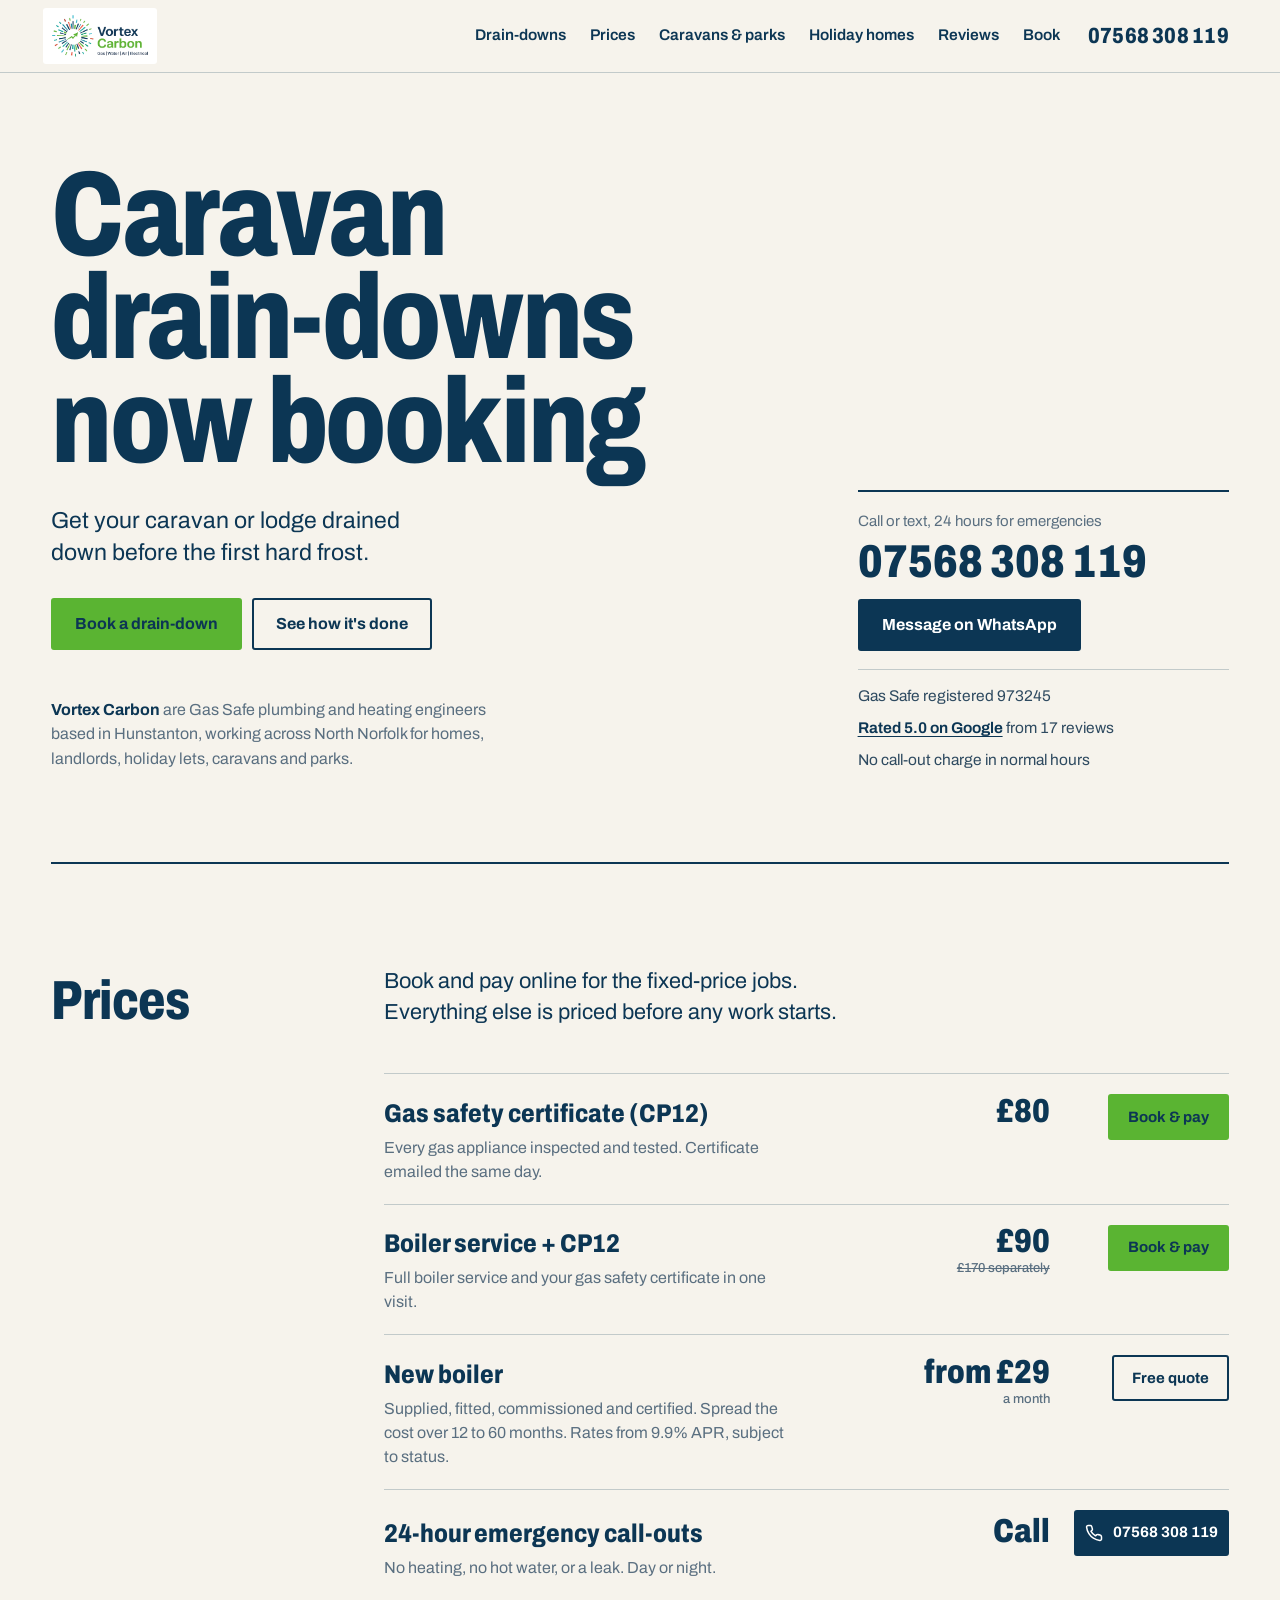
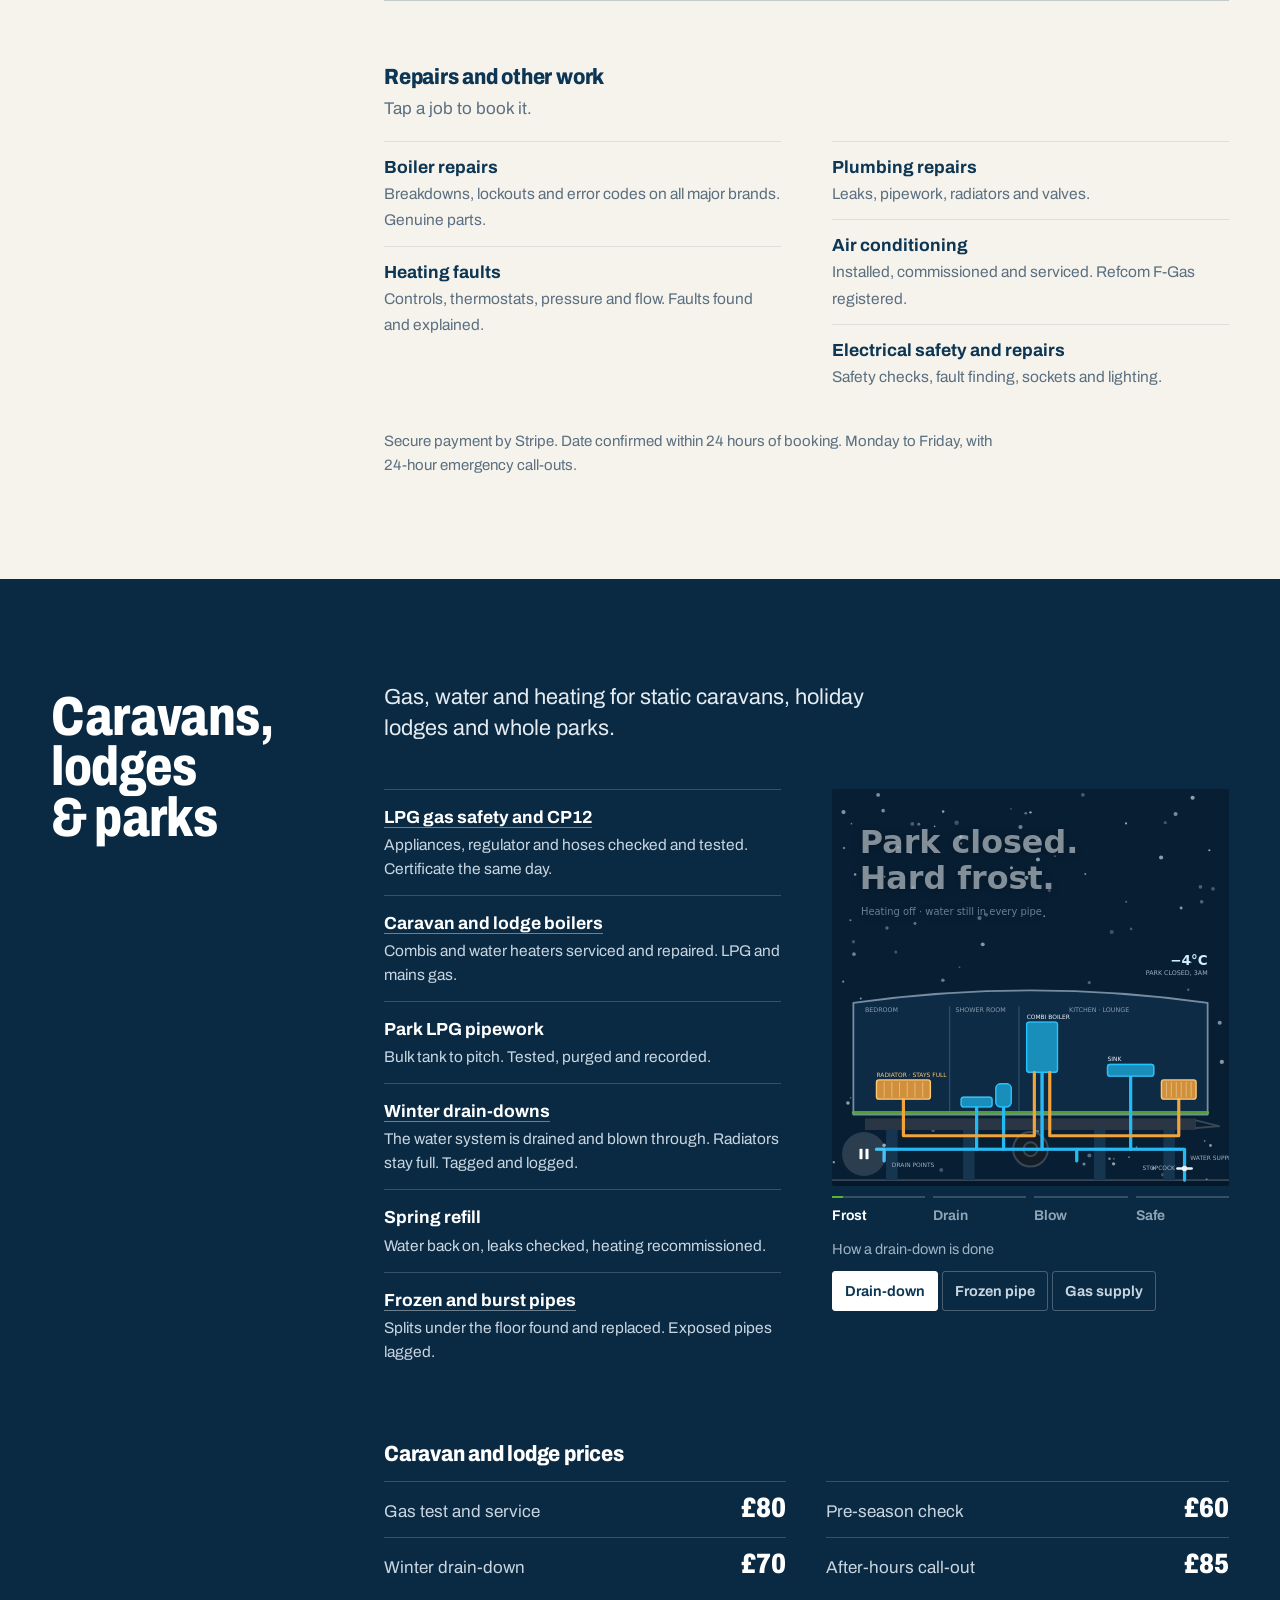
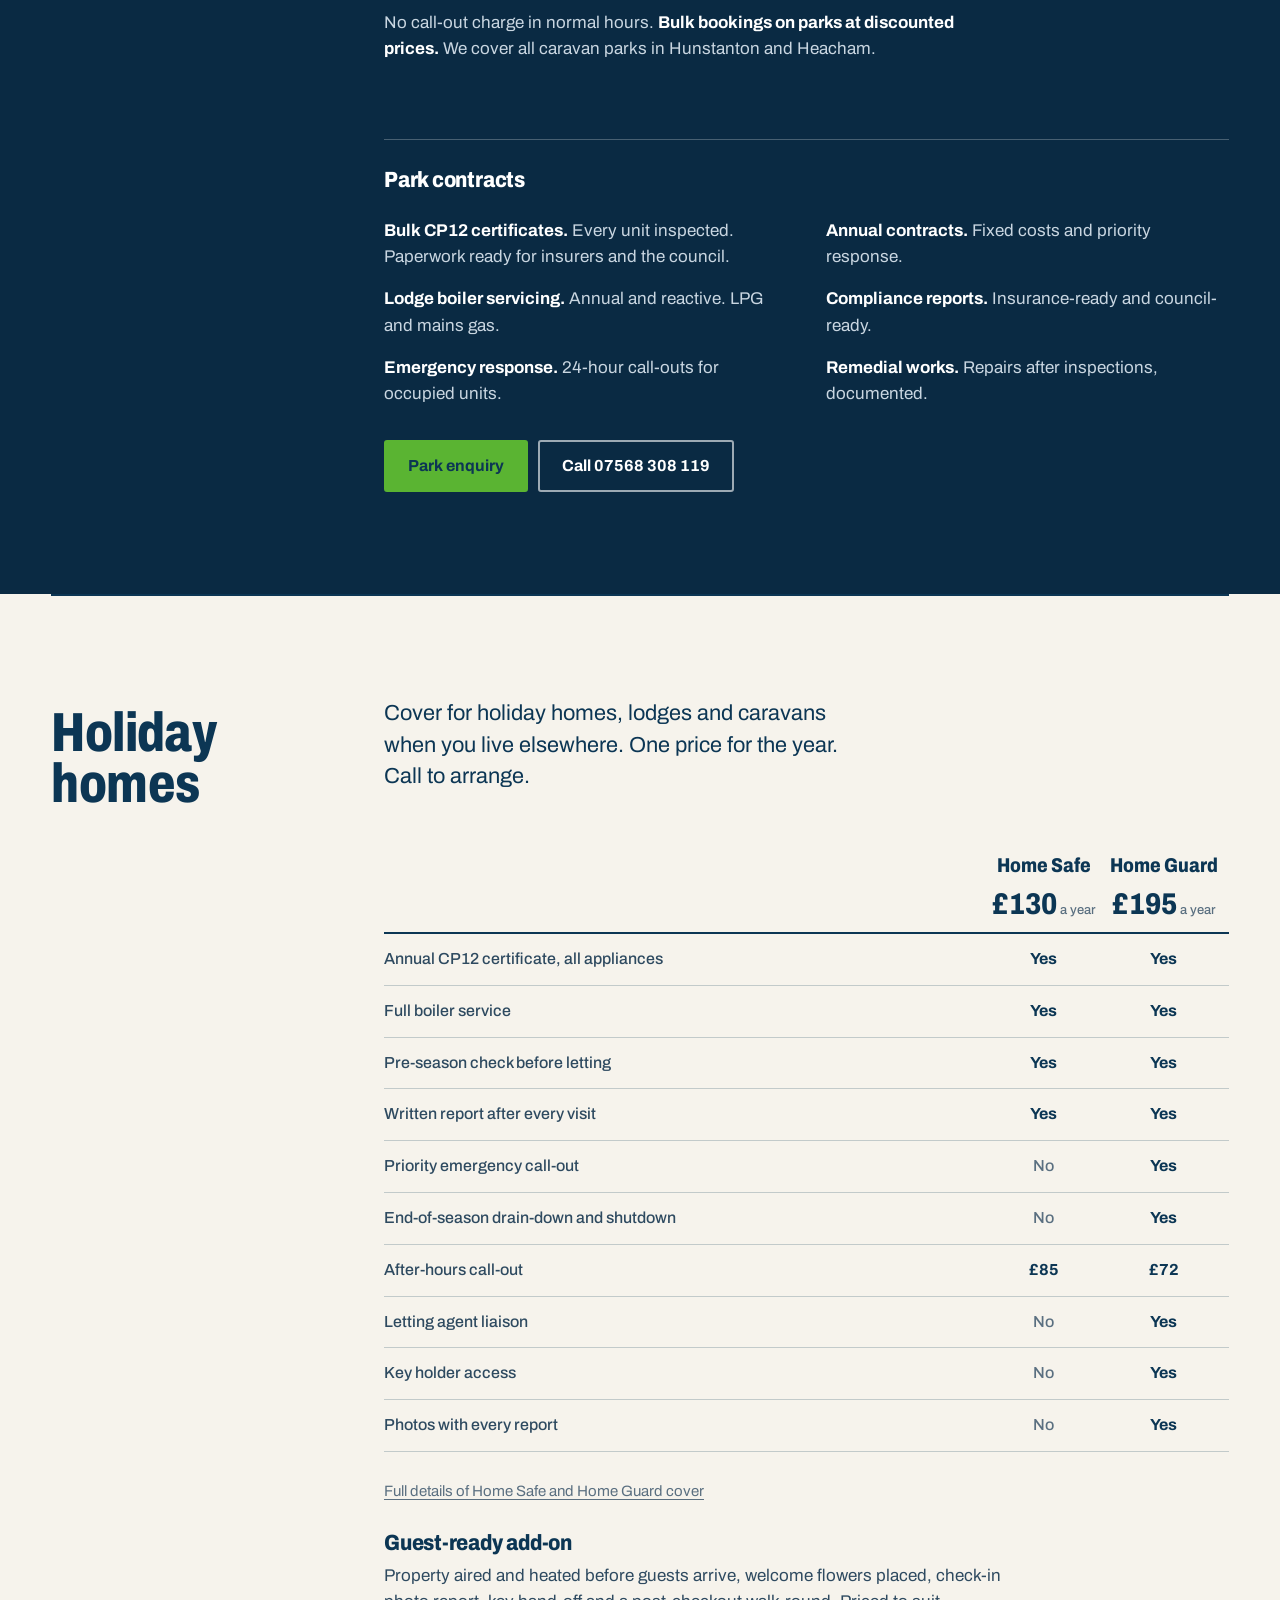
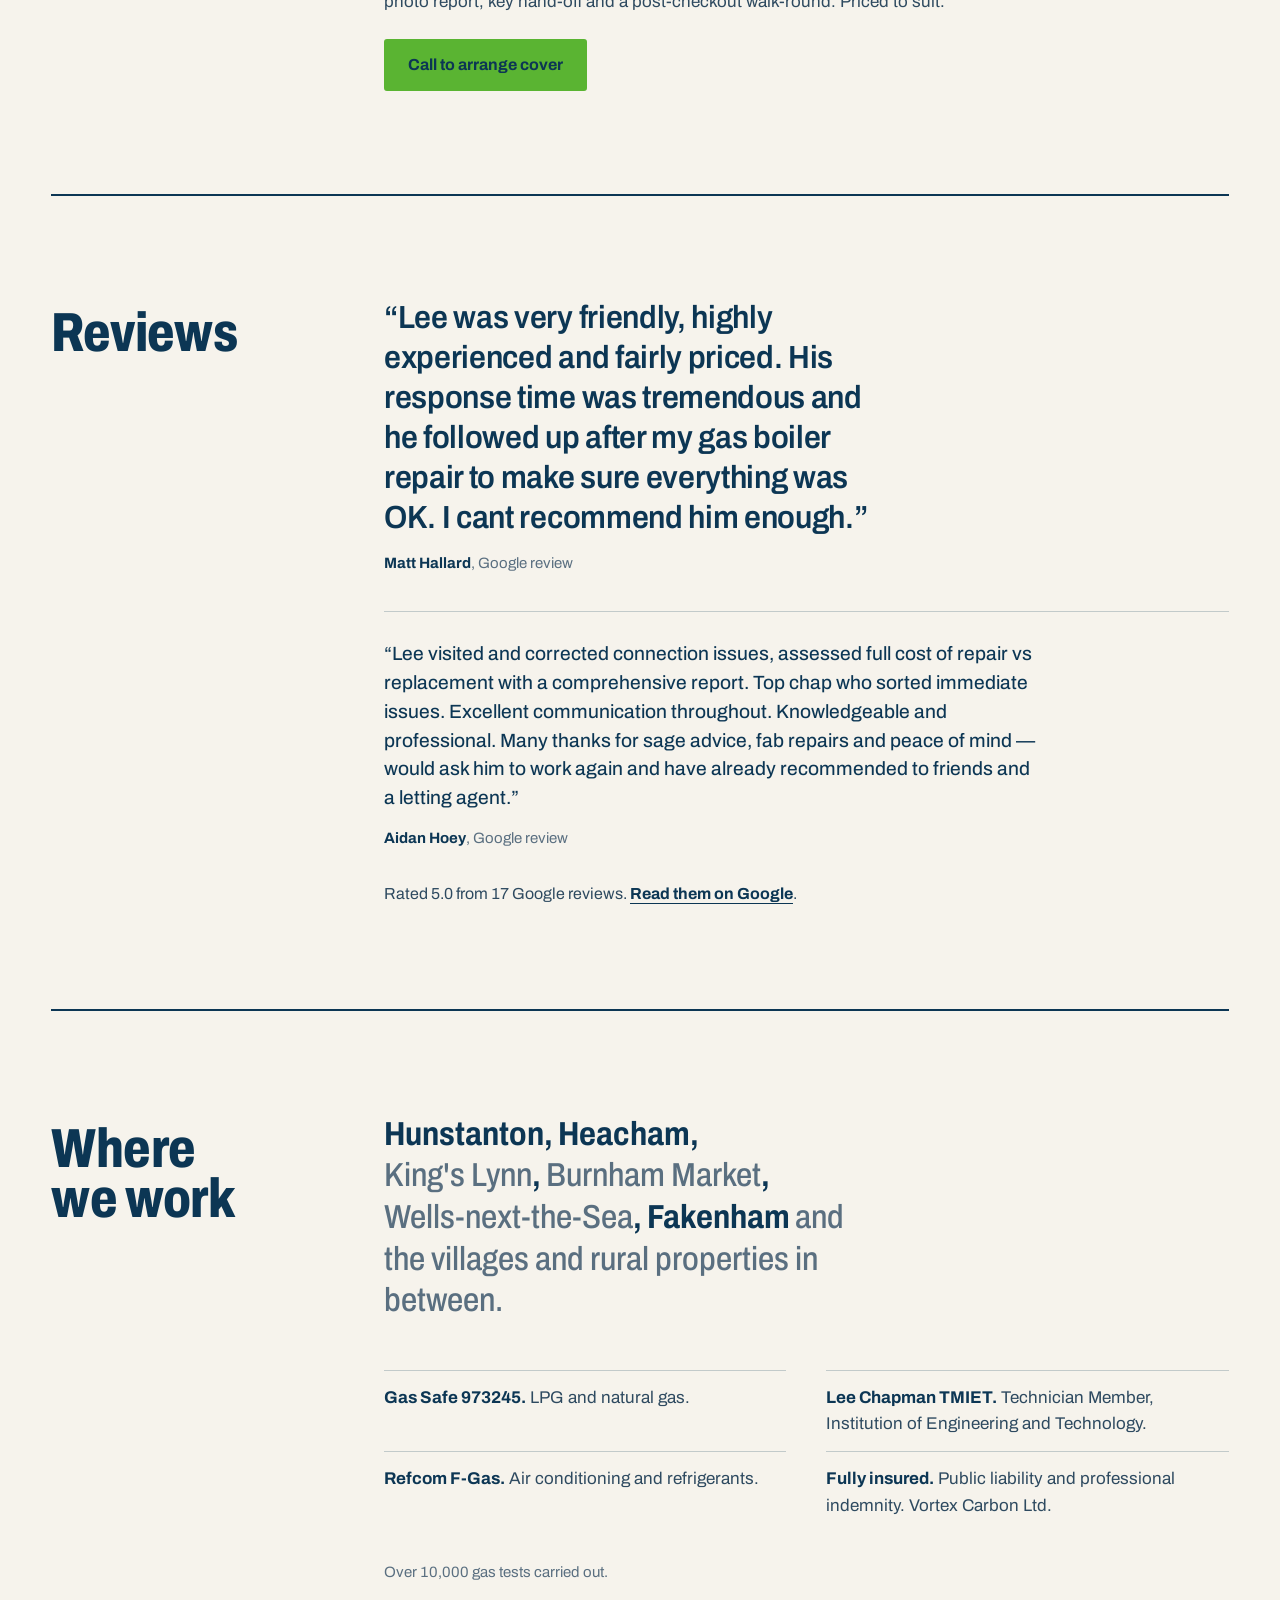
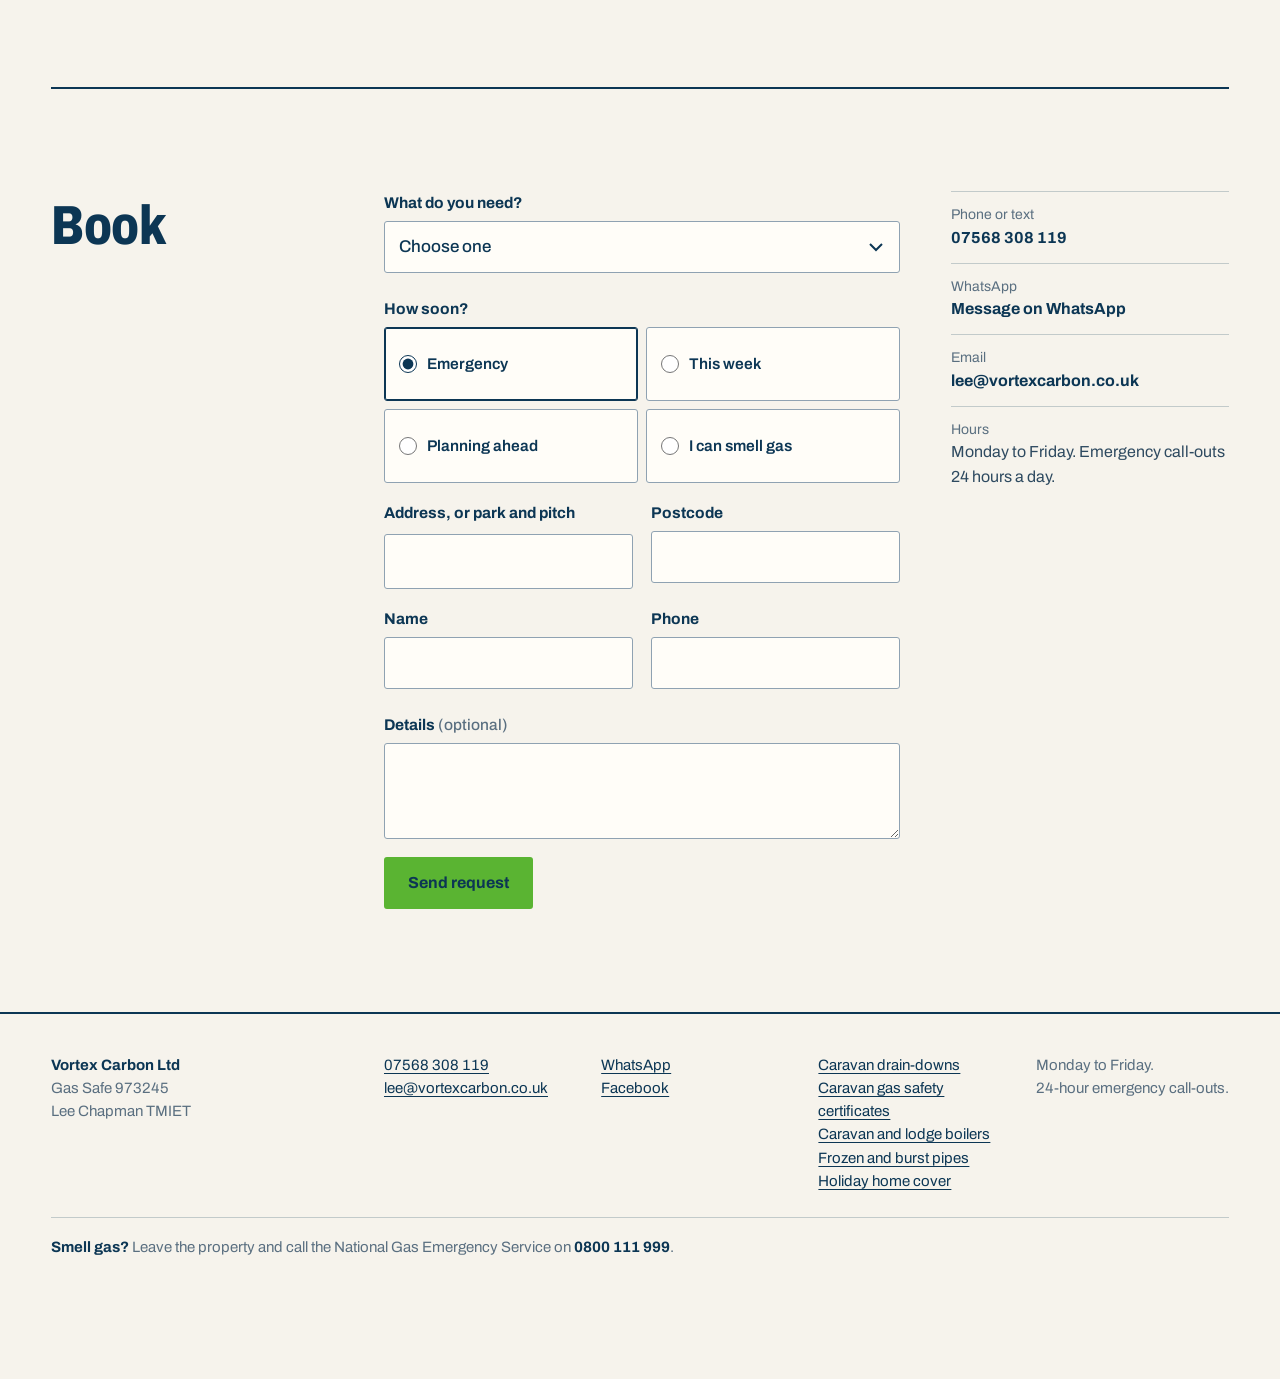
==== commit bdf1fe46: "New price-sheet design for the home page Keeps the caravan prices, holiday home cover prices and car" ====
--- a/index.html
+++ b/index.html
@@ -15,655 +15,469 @@
 <script type="application/ld+json">{"@context": "https://schema.org", "@type": ["Plumber", "HVACBusiness"], "name": "Vortex Carbon Ltd", "url": "https://vortexcarbon.co.uk/", "telephone": "+447568308119", "email": "lee@vortexcarbon.co.uk", "image": "https://vortexcarbon.co.uk/og-image.png", "description": "Gas Safe registered plumbing and heating engineer in Hunstanton and North Norfolk, with specialist services for static caravans, holiday lodges and parks: drain-downs, LPG gas safety certificates and boiler servicing.", "areaServed": ["Hunstanton", "Heacham", "Snettisham", "King's Lynn", "Burnham Market", "Wells-next-the-Sea", "Fakenham", "North Norfolk"], "sameAs": ["https://www.facebook.com/profile.php?id=61589798134793"], "openingHours": "Mo-Fr", "aggregateRating": {"@type": "AggregateRating", "ratingValue": "5.0", "reviewCount": "17"}, "@id": "https://vortexcarbon.co.uk/#business", "logo": "https://vortexcarbon.co.uk/logo.webp", "address": {"@type": "PostalAddress", "addressLocality": "Hunstanton", "addressRegion": "Norfolk", "addressCountry": "GB"}, "knowsAbout": ["Static caravan drain-down", "LPG gas safety certificate", "Caravan boiler service", "Holiday lodge boiler service", "Frozen and burst pipe repair", "Boiler servicing", "Air conditioning"], "hasOfferCatalog": {"@type": "OfferCatalog", "name": "Caravan, lodge and home services", "itemListElement": [{"@type": "Offer", "price": "70", "priceCurrency": "GBP", "itemOffered": {"@type": "Service", "name": "Caravan and lodge winter drain-down"}, "url": "https://vortexcarbon.co.uk/caravan-drain-down/"}, {"@type": "Offer", "price": "80", "priceCurrency": "GBP", "itemOffered": {"@type": "Service", "name": "Caravan gas test and service with gas safety certificate"}, "url": "https://vortexcarbon.co.uk/caravan-gas-safety-certificate/"}, {"@type": "Offer", "price": "60", "priceCurrency": "GBP", "itemOffered": {"@type": "Service", "name": "Caravan and lodge pre-season check"}}, {"@type": "Offer", "price": "85", "priceCurrency": "GBP", "itemOffered": {"@type": "Service", "name": "After-hours call-out"}, "url": "https://vortexcarbon.co.uk/caravan-lodge-boiler-service/"}, {"@type": "Offer", "price": "130", "priceCurrency": "GBP", "itemOffered": {"@type": "Service", "name": "Home Safe holiday home cover (per year)"}, "url": "https://vortexcarbon.co.uk/holiday-home-cover/"}, {"@type": "Offer", "price": "195", "priceCurrency": "GBP", "itemOffered": {"@type": "Service", "name": "Home Guard holiday home cover (per year)"}, "url": "https://vortexcarbon.co.uk/holiday-home-cover/"}, {"@type": "Offer", "price": "80", "priceCurrency": "GBP", "itemOffered": {"@type": "Service", "name": "Gas safety certificate (CP12)"}}, {"@type": "Offer", "price": "90", "priceCurrency": "GBP", "itemOffered": {"@type": "Service", "name": "Boiler service and CP12"}}]}}</script>
 <title>Gas Engineer Hunstanton: Boilers &amp; Caravans | Vortex Carbon</title>
 <meta name="description" content="Gas Safe engineer in Hunstanton, Heacham and North Norfolk. Boiler servicing, CP12 certificates, caravan drain-downs £70 and gas tests £80. Call 07568 308 119.">
-<meta name="theme-color" content="#0C3654">
+<meta name="theme-color" content="#F6F3EC">
 <link rel="icon" type="image/png" href="[data-uri]">
 <link rel="preconnect" href="https://fonts.googleapis.com">
 <link rel="preconnect" href="https://fonts.gstatic.com" crossorigin>
 <link rel="stylesheet" href="https://fonts.googleapis.com/css2?family=Archivo:wdth,wght@62..125,400..900&display=swap">
-<script>document.documentElement.classList.add("js")</script>
 <style>
 :root{
-  --navy:#0C3654; --navy-2:#082842; --green:#5AB432; --green-ink:#367A1A; --teal:#0CA8A2; --cyan:#2AB4C6; --coral:#F25442;
-  --text:#22384B; --mute:#52677A; --line:#D8E0E6; --paper:#FFFFFF; --paper-2:#F2F5F7;
+  --ink:#0C3654; --ink-2:#2E4A60; --soft:#5A6F80; --rule:rgba(12,54,84,.22); --rule-2:rgba(12,54,84,.1);
+  --paper:#F6F3EC; --card:#FFFDF8; --green:#5AB432; --green-ink:#2F6E14; --navy:#0C3654; --night:#0A2A43;
   --f:"Archivo",ui-sans-serif,system-ui,-apple-system,"Segoe UI",sans-serif;
   --ease:cubic-bezier(0.23,1,0.32,1);
-  --gut:clamp(16px,4vw,48px); --max:1240px;
+  --gut:clamp(16px,4vw,56px); --max:1280px;
 }
 *,*::before,*::after{box-sizing:border-box}
-html{-webkit-text-size-adjust:100%;scroll-behavior:smooth;scroll-padding-top:84px;scrollbar-color:#B9C6D0 var(--paper)}
-body{margin:0;background:var(--paper);color:var(--text);font:400 17px/1.55 var(--f);font-stretch:100%;-webkit-font-smoothing:antialiased;overflow-x:hidden}
-::selection{background:var(--green);color:var(--navy)}
+html{-webkit-text-size-adjust:100%;scroll-behavior:smooth;scroll-padding-top:72px}
+body{margin:0;background:var(--paper);color:var(--ink-2);font:400 17px/1.55 var(--f);-webkit-font-smoothing:antialiased;overflow-x:hidden;font-variant-numeric:tabular-nums}
+::selection{background:var(--green);color:var(--ink)}
 input,textarea,select{caret-color:var(--green-ink)}
-a{color:inherit;text-underline-offset:.2em;text-decoration-thickness:1px}
-:focus-visible{outline:3px solid var(--cyan);outline-offset:3px}
+a{color:inherit;text-underline-offset:.22em;text-decoration-thickness:1px}
+:focus-visible{outline:3px solid #2AB4C6;outline-offset:3px}
 img,svg{display:block;max-width:100%}
-h1,h2,h3{color:var(--navy);margin:0;font-family:var(--f);text-wrap:balance}
-h1{font-size:clamp(46px,6.6vw,96px);line-height:.92;font-weight:850;font-stretch:118%;letter-spacing:-.035em}
-h2{font-size:clamp(36px,5.4vw,72px);line-height:.96;font-weight:820;font-stretch:115%;letter-spacing:-.03em}
-h3{font-size:20px;line-height:1.2;font-weight:700;font-stretch:106%;letter-spacing:-.01em}
+h1,h2,h3{margin:0;color:var(--ink);font-family:var(--f);font-stretch:78%;font-weight:800;letter-spacing:-.01em;text-wrap:balance}
+h1{font-size:clamp(52px,9.4vw,138px);line-height:.86;letter-spacing:-.02em}
+h2{font-size:clamp(40px,4.3vw,62px);line-height:.92}
+h3{font-size:22px;line-height:1.15;font-stretch:88%}
 p{margin:0}
 .wrap{max-width:var(--max);margin:0 auto;padding-inline:var(--gut)}
 .sr{position:absolute;width:1px;height:1px;overflow:hidden;clip:rect(0 0 0 0);white-space:nowrap}
-section{padding-block:clamp(64px,9vw,128px)}
-.lead{font-size:clamp(18px,1.6vw,21px);line-height:1.5;color:var(--text);max-width:52ch}
-.sec-head{display:grid;gap:16px;margin-bottom:clamp(32px,4vw,56px)}
-
-/* buttons */
-.btn{display:inline-flex;align-items:center;justify-content:center;gap:10px;min-height:52px;padding:0 24px;border-radius:6px;border:2px solid var(--navy);background:var(--paper);color:var(--navy);
-  font:700 16px/1 var(--f);font-stretch:108%;text-decoration:none;cursor:pointer;white-space:nowrap;transition:transform 160ms var(--ease),background-color 200ms var(--ease),color 200ms var(--ease),border-color 200ms var(--ease)}
-.btn svg{width:18px;height:18px;flex:none;transition:transform 220ms var(--ease)}
+.nw{white-space:nowrap}
+
+/* the page is a ruled sheet: a narrow label column and a wide content column */
+.sheet{display:grid;grid-template-columns:minmax(0,3fr) minmax(0,9fr);gap:0 clamp(24px,4vw,64px);padding-block:clamp(56px,8vw,112px);border-top:2px solid var(--ink)}
+.sheet > .lab{padding-top:10px}
+.sheet > .lab h2{position:sticky;top:96px}
+@media (max-width:860px){ .sheet{grid-template-columns:minmax(0,1fr)} .sheet > .lab h2{position:static;margin-bottom:28px} }
+.intro{font-size:clamp(19px,1.7vw,23px);line-height:1.45;color:var(--ink);max-width:40ch;margin-bottom:clamp(28px,4vw,44px)}
+
+/* buttons: plain, square, solid */
+.btn{display:inline-flex;align-items:center;justify-content:center;gap:10px;min-height:52px;padding:0 22px;border-radius:3px;border:2px solid var(--ink);background:transparent;color:var(--ink);font:700 16px/1 var(--f);text-decoration:none;cursor:pointer;white-space:nowrap;transition:transform 140ms var(--ease),background-color 180ms ease,color 180ms ease}
+.btn svg{width:18px;height:18px;flex:none}
 .btn:active{transform:scale(.97)}
-.btn.go{background:var(--green);border-color:var(--green);color:var(--navy)}
-.btn.dark{background:var(--navy);color:#fff}
-.on-navy .btn{border-color:rgba(255,255,255,.5);background:transparent;color:#fff}
-.on-navy .btn.go{background:var(--green);border-color:var(--green);color:var(--navy)}
+.btn.go{background:var(--green);border-color:var(--green);color:var(--ink)}
+.btn.ink{background:var(--ink);color:#fff}
 @media (hover:hover) and (pointer:fine){
-  .btn:hover{background:var(--navy);color:#fff}
-  .btn:hover svg:last-child:not(:first-child){transform:translateX(3px)}
-  .board .r{transition:background-color 200ms var(--ease)}
-  .board .r:hover{background:var(--paper-2)}
-  .btn.go:hover{background:#6CC444;border-color:#6CC444;color:var(--navy)}
-  .btn.dark:hover{background:var(--navy-2)}
-  .on-navy .btn:hover{background:#fff;color:var(--navy);border-color:#fff}
+  .btn:hover{background:var(--ink);color:#fff}
+  .btn.go:hover{background:#4CA126;border-color:#4CA126;color:var(--ink)}
 }
-.txt-link{color:var(--green-ink);font-weight:700;text-decoration:underline;text-decoration-thickness:2px}
+.row{display:flex;flex-wrap:wrap;gap:10px}
 
 /* header */
-.top{position:sticky;top:0;z-index:40;background:#fff;border-bottom:1px solid var(--line)}
-.top .wrap{display:flex;align-items:center;gap:28px;min-height:76px}
-.top{transition:box-shadow 240ms var(--ease)}
-.top.scrolled{box-shadow:0 10px 30px -18px rgba(7,30,51,.35)}
-.top .logo img{height:54px;width:auto;transform-origin:left center;transition:transform 240ms var(--ease)}
-.top.scrolled .logo img{transform:scale(.86)}
-.top nav{display:flex;gap:26px;margin-left:auto}
-.top nav a{text-decoration:none;font-weight:600;font-size:15.5px;color:var(--navy);padding-block:10px;background:linear-gradient(var(--green),var(--green)) 0 100%/0 3px no-repeat;transition:background-size 240ms var(--ease)}
-@media (hover:hover) and (pointer:fine){ .top nav a:hover{background-size:100% 3px} }
-.top .phone{display:flex;flex-direction:column;align-items:flex-end;text-decoration:none;line-height:1.1}
-.top .phone small{font-size:12.5px;color:var(--mute);font-weight:500}
-.top .phone b{font-size:21px;font-weight:800;font-stretch:112%;color:var(--navy);letter-spacing:-.01em}
-.top nav a{white-space:nowrap}
-@media (max-width:1180px){ .top nav{display:none} .top .phone{margin-left:auto} }
-.top nav{gap:22px}
-.menu-btn{display:none}
-.mnav{border-top:1px solid var(--line);background:#fff;max-height:calc(100dvh - 68px);overflow:auto}
-.top .mnav .wrap{display:block;min-height:0}
-.mnav ul{list-style:none;margin:0;padding:4px 0 12px}
-.mnav a{display:flex;justify-content:space-between;align-items:center;min-height:52px;border-bottom:1px solid var(--line);font-weight:700;font-size:17px;color:var(--navy);text-decoration:none}
-.mnav li:last-child a{border-bottom:0}
-.mnav a svg{width:18px;height:18px;color:var(--green-ink)}
-@media (min-width:1181px){ .mnav{display:none} }
-@media (max-width:1180px){ .menu-btn{display:inline-flex;align-items:center;gap:8px;min-height:44px;padding:0 12px;border:2px solid var(--navy);border-radius:6px;background:#fff;color:var(--navy);font:700 15px/1 var(--f);cursor:pointer;flex:none} .menu-btn svg{width:20px;height:20px} .menu-btn[aria-expanded="true"]{background:var(--navy);color:#fff} }
-@media (max-width:560px){ .top .phone small{display:none} .top .phone b{font-size:17px} .top .wrap{gap:10px} .menu-btn{padding:0 10px} }
-@media (max-width:372px){ .menu-btn span{display:none} }
-@media (max-width:560px){ .top .logo img{height:44px} .top .phone b{font-size:18px} .top .wrap{min-height:66px;gap:12px} }
-
-/* livery stripe: the logo's dashes laid in a row */
-.stripe{height:10px;background:repeating-linear-gradient(90deg,var(--navy) 0 34px,transparent 34px 42px,var(--green) 42px 64px,transparent 64px 72px,var(--teal) 72px 92px,transparent 92px 100px,var(--cyan) 100px 112px,transparent 112px 120px,var(--coral) 120px 130px,transparent 130px 138px,var(--navy) 138px 150px,transparent 150px 158px)}
-
-/* hero */
-.hero{position:relative;overflow:hidden;background:var(--navy);color:#DCE6EE;padding-block:clamp(40px,6vw,88px) clamp(96px,10vw,148px)}
-.hero .wrap{position:relative;z-index:1;display:grid;grid-template-columns:minmax(0,1fr) minmax(0,1.05fr);gap:clamp(32px,5vw,80px);align-items:center}
-.latest{display:grid;gap:24px}
-.nw{white-space:nowrap}
-.hero h1{color:#fff;font-size:clamp(42px,4.7vw,68px);line-height:.96;font-stretch:118%}
-.latest .say{font-size:clamp(18px,1.6vw,21px);max-width:36ch;color:#DCE6EE}
-.latest .row{display:flex;flex-wrap:wrap;gap:10px}
-.watch{display:inline-flex;align-items:center;gap:12px;justify-self:start;font-weight:700;font-size:16.5px;color:#fff;text-decoration:underline;text-decoration-color:var(--green);text-decoration-thickness:2px;text-underline-offset:.3em;padding-block:4px}
-.watch svg{width:32px;height:32px;padding:9px;border-radius:50%;background:var(--green);color:var(--navy);flex:none;transition:transform 160ms var(--ease)}
-.watch:active svg{transform:scale(.92)}
-.watch[hidden]{display:none}
-.hero .where{font-size:15.5px;color:#B9C9D6;max-width:44ch;padding-top:20px;border-top:1px solid rgba(255,255,255,.16)}
-.hero .where b{color:#fff;font-weight:700}
-.hfilm{margin:0;display:grid;gap:16px}
-.hero .film{aspect-ratio:4/3;border-radius:16px;box-shadow:0 0 0 1px rgba(255,255,255,.1),0 40px 80px -40px rgba(0,0,0,.7)}
-.burst{position:absolute;left:38%;top:50%;width:1100px;height:1100px;translate:-10% -50%;z-index:0;pointer-events:none;opacity:.4}
-.burst line{transform-box:fill-box;transform-origin:center;animation:dash-in 700ms var(--ease) both}
-@keyframes dash-in{from{opacity:0;transform:scale(.4)}}
-@media (max-width:980px){ .hero .wrap{grid-template-columns:minmax(0,1fr)} .hero .film{aspect-ratio:1/1} .burst{left:auto;right:-420px;top:-300px;translate:none;width:800px;height:800px} }
-
-/* film chapters */
-.steps{list-style:none;margin:0;padding:0;display:grid;grid-template-columns:repeat(4,minmax(0,1fr));gap:10px}
-.steps button{all:unset;box-sizing:border-box;cursor:pointer;display:grid;gap:9px;width:100%;padding:2px 0 8px;color:#9FB2C2;font-weight:650;font-size:14.5px;transition:color 200ms var(--ease)}
-.steps i{display:block;height:3px;border-radius:2px;background:rgba(255,255,255,.18);overflow:hidden}
+.top{position:sticky;top:0;z-index:40;background:var(--paper);border-bottom:1px solid var(--rule)}
+.top .wrap{display:flex;align-items:center;gap:28px;min-height:72px}
+.top .logo{background:#fff;border-radius:3px;padding:6px 8px;margin-left:-8px}
+.top .logo img{height:44px;width:auto}
+.top nav{display:flex;gap:24px;margin-left:auto;font-size:15.5px;font-weight:600}
+.top nav a{text-decoration:none;color:var(--ink);padding-block:8px;border-bottom:2px solid transparent;transition:border-color 180ms ease}
+@media (hover:hover) and (pointer:fine){ .top nav a:hover{border-color:var(--green)} }
+.top .tel{font-size:22px;font-weight:800;font-stretch:82%;color:var(--ink);text-decoration:none;letter-spacing:.01em}
+@media (max-width:1100px){ .top nav{display:none} .top .tel{margin-left:auto} }
+@media (max-width:480px){ .top .logo img{height:38px} .top .tel{font-size:19px} }
+
+/* opening */
+.open{padding-block:clamp(40px,7vw,96px) clamp(48px,7vw,96px)}
+.open .wrap{display:grid;grid-template-columns:minmax(0,8fr) minmax(0,4fr);gap:clamp(32px,5vw,72px);align-items:end}
+.open h1{margin-bottom:clamp(20px,3vw,32px)}
+.open .say{font-size:clamp(19px,1.8vw,24px);line-height:1.4;color:var(--ink);max-width:30ch;margin-bottom:28px}
+.open .who{margin-top:clamp(28px,4vw,48px);font-size:16px;color:var(--soft);max-width:52ch}
+.open .who b{color:var(--ink)}
+.call{border-top:2px solid var(--ink);padding-top:18px}
+.call p{font-size:15px;color:var(--soft)}
+.call a.num{display:block;font-size:clamp(34px,3.6vw,50px);font-weight:850;font-stretch:80%;line-height:1;color:var(--ink);text-decoration:none;margin:6px 0 14px}
+.call ul{list-style:none;margin:18px 0 0;padding:14px 0 0;border-top:1px solid var(--rule);display:grid;gap:8px;font-size:15.5px;color:var(--ink-2)}
+.call ul a{color:var(--ink);font-weight:650}
+@media (max-width:860px){ .open .wrap{grid-template-columns:minmax(0,1fr)} }
+
+/* price list */
+.prices{width:100%;border-collapse:collapse}
+.prices th,.prices td{padding:20px 0;border-bottom:1px solid var(--rule);text-align:left;vertical-align:baseline}
+.prices tr:first-child > *{border-top:1px solid var(--rule)}
+.prices th{font-weight:800;font-stretch:84%;font-size:clamp(21px,2vw,27px);color:var(--ink);padding-right:24px;line-height:1.1}
+.prices th .d{display:block;margin-top:8px;font:400 16px/1.5 var(--f);color:var(--soft);max-width:46ch;letter-spacing:0}
+.prices td.p{font-weight:850;font-stretch:80%;font-size:clamp(28px,2.6vw,36px);color:var(--ink);text-align:right;white-space:nowrap;padding-right:24px;line-height:1}
+.prices td.p small{display:block;font-size:13px;font-weight:500;font-stretch:100%;color:var(--soft);margin-top:4px}
+.prices td.p s{font-weight:500}
+.prices td.a{text-align:right;width:1%;white-space:nowrap}
+.prices td.a .btn{min-height:46px;padding:0 18px;font-size:15px}
+@media (max-width:760px){
+  .prices,.prices tbody,.prices tr{display:block}
+  .prices tr{display:grid;grid-template-columns:minmax(0,1fr) auto;gap:6px 16px;padding:18px 0;border-bottom:1px solid var(--rule)}
+  .prices tr:first-child{border-top:1px solid var(--rule)}
+  .prices th,.prices td{display:block;padding:0;border:0!important;width:auto}
+  .prices td.p{grid-column:2;grid-row:1;padding:0}
+  .prices td.a{grid-column:1 / -1;grid-row:2;text-align:left;margin-top:10px}
+}
+.other{margin-top:clamp(40px,5vw,64px)}
+.other h3{margin-bottom:6px}
+.other > p{color:var(--soft);margin-bottom:18px}
+.other ul{list-style:none;margin:0;padding:0;columns:2 280px;column-gap:clamp(24px,4vw,56px)}
+.other li{break-inside:avoid;padding:12px 0;border-top:1px solid var(--rule-2)}
+.other li a{display:block;text-decoration:none}
+.other li b{display:block;color:var(--ink);font-weight:700;font-size:17.5px}
+.other li span{color:var(--soft);font-size:15.5px}
+@media (hover:hover) and (pointer:fine){ .other li a:hover b{text-decoration:underline;text-decoration-color:var(--green);text-decoration-thickness:2px} }
+.small{margin-top:28px;font-size:15px;color:var(--soft);max-width:70ch}
+
+/* caravans: the one dark block on the page */
+.dark{background:var(--night);color:#C9D6E1}
+.dark .sheet{border-top:0}
+.dark h2,.dark h3{color:#fff}
+.dark .intro{color:#E4ECF2}
+.cv{display:grid;grid-template-columns:minmax(0,1fr) minmax(0,1fr);gap:clamp(28px,4vw,56px);align-items:start}
+.cv dl{margin:0}
+.cv dt{color:#fff;font-weight:700;font-size:17.5px;padding-top:14px;border-top:1px solid rgba(255,255,255,.18)}
+.cv dd{margin:2px 0 14px;font-size:15.5px}
+figure{margin:0}
+.film{position:relative;aspect-ratio:1/1;background:#071E33;overflow:hidden;border-radius:3px}
+.film canvas{width:100%;height:100%;display:block}
+.film .pp{all:unset;cursor:pointer;position:absolute;left:10px;bottom:10px;width:44px;height:44px;border-radius:50%;display:grid;place-items:center;background:rgba(255,255,255,.14);color:#fff}
+.film .pp:active{transform:scale(.94)}
+.film .pp svg{width:18px;height:18px}
+.film .i-play{display:none}.film.paused .i-play{display:block}.film.paused .i-pause{display:none}
+figcaption{display:flex;flex-wrap:wrap;align-items:center;justify-content:space-between;gap:10px;margin-top:12px;font-size:14.5px;color:#9FB2C2}
+.pick{display:flex;gap:4px}
+.pick button{all:unset;cursor:pointer;padding:8px 12px;border-radius:3px;font-weight:650;font-size:14.5px;color:#C9D6E1;border:1px solid rgba(255,255,255,.25)}
+.pick button[aria-pressed="true"]{background:#fff;color:var(--ink);border-color:#fff}
+.pick button:focus-visible{outline:3px solid #2AB4C6;outline-offset:2px}
+.steps{list-style:none;margin:10px 0 0;padding:0;display:grid;grid-template-columns:repeat(4,minmax(0,1fr));gap:8px}
+.steps button{all:unset;box-sizing:border-box;cursor:pointer;display:grid;gap:7px;width:100%;color:#8FA4B5;font-weight:650;font-size:14px}
+.steps i{display:block;height:2px;background:rgba(255,255,255,.18);overflow:hidden}
 .steps b{display:block;height:100%;background:var(--green);transform-origin:left;transform:scaleX(0)}
 .steps button[data-on]{color:#fff}
-.steps button:active{transform:scale(.97)}
-.steps button:focus-visible{outline:3px solid var(--cyan);outline-offset:3px;border-radius:2px}
-@media (hover:hover) and (pointer:fine){ .steps button:hover{color:#fff} }
-
-/* problem picker */
-.askwrap{position:relative;z-index:2;margin-top:clamp(-96px,-7vw,-56px)}
-.ask{background:var(--paper);border-radius:16px;overflow:hidden;display:grid;grid-template-columns:minmax(0,1.45fr) minmax(0,1fr);box-shadow:0 0 0 1px rgba(12,54,84,.14),0 40px 70px -40px rgba(7,30,51,.5)}
-.ask h2{grid-column:1 / -1}
-.ask .ans{border-top:1px solid var(--line);border-left:1px solid var(--line)}
-@media (max-width:860px){ .ask{grid-template-columns:minmax(0,1fr)} .ask .ans{border-left:0} }
-.ask h2{font-size:clamp(22px,2.2vw,28px);font-stretch:112%;letter-spacing:-.015em;padding:22px 24px 16px;line-height:1.15}
-.ask .opts{display:grid;grid-template-columns:repeat(2,minmax(0,1fr));border-top:1px solid var(--line)}
-.ask .opt{all:unset;transition:background-color 180ms var(--ease),color 180ms var(--ease);box-sizing:border-box;cursor:pointer;display:flex;align-items:center;justify-content:space-between;gap:10px;min-height:58px;padding:12px 20px;font-weight:600;font-size:16px;color:var(--navy);border-bottom:1px solid var(--line)}
-.ask .opt:nth-child(odd){border-right:1px solid var(--line)}
-.ask .opt svg{width:16px;height:16px;flex:none;color:var(--mute);transition:transform 200ms var(--ease)}
-.ask .opt[aria-pressed="true"]{background:var(--navy);color:#fff}
-.ask .opt[aria-pressed="true"] svg{color:var(--green);transform:rotate(90deg)}
-.ask .opt:active{background:var(--paper-2)}
-.ask .opt:focus-visible{outline-offset:-3px}
-@media (hover:hover) and (pointer:fine){ .ask .opt:not([aria-pressed="true"]):hover{background:var(--paper-2)} }
-.ask .ans{padding:24px;display:grid;gap:14px;align-content:center;min-height:150px;background:var(--paper-2)}
-.ask .ans .price{font-size:clamp(34px,4vw,44px);font-weight:850;font-stretch:115%;color:var(--navy);letter-spacing:-.02em;line-height:1}
-.ask .ans .price small{font-size:15px;font-weight:500;font-stretch:100%;color:var(--mute);letter-spacing:0;margin-left:6px}
-.ask .ans p{max-width:46ch}
-.ask .ans .row{display:flex;flex-wrap:wrap;gap:10px}
-.ask .ans.swap{animation:swap 240ms var(--ease)}
-@keyframes swap{from{opacity:0;filter:blur(3px);transform:translateY(4px)}}
-@media (max-width:420px){ .ask .opt{padding:12px 14px;font-size:15px;min-height:64px} }
-
-/* proof bar */
-.proof{color:var(--navy)}
-.proof ul{list-style:none;margin:0 auto;padding-block:28px 4px;display:flex;flex-wrap:wrap;gap:10px 34px;font-weight:600;font-size:15.5px}
-.proof li{display:flex;align-items:center;gap:10px}
-.proof li::before{content:"";width:14px;height:4px;border-radius:2px;background:var(--c,var(--green))}
-
-/* services and prices board */
-.trades{display:grid;grid-template-columns:repeat(4,minmax(0,1fr));gap:14px;margin-bottom:clamp(40px,5vw,64px)}
-.trade{display:grid;gap:12px;align-content:start;grid-template-rows:auto 1fr auto;padding:22px 20px;border:1.5px solid var(--line);border-top:6px solid var(--c,var(--navy));border-radius:12px;background:#fff}
-.trade h3{font-size:23px;font-stretch:110%;letter-spacing:-.01em}
-.trade ul{list-style:none;margin:0;padding:0;display:grid;gap:7px;align-content:start;font-size:16px;color:var(--text)}
-.trade li{position:relative;padding-left:16px}
-.trade li::before{content:"";position:absolute;left:0;top:.62em;width:7px;height:7px;border-radius:50%;background:var(--c,var(--navy))}
-.trade .btn{justify-self:start;min-height:46px;padding:0 16px;font-size:15px}
-@media (max-width:1080px){ .trades{grid-template-columns:repeat(2,minmax(0,1fr))} }
-@media (max-width:560px){ .trades{grid-template-columns:minmax(0,1fr)} }
-.board-h{font-size:clamp(24px,2.4vw,32px);font-stretch:112%;letter-spacing:-.015em;line-height:1.1;margin-bottom:16px}
-.board{border-top:2px solid var(--navy)}
-.board .r{border-radius:8px;display:grid;grid-template-columns:minmax(0,1.1fr) minmax(0,1.4fr) 170px 190px;gap:8px 28px;align-items:center;padding:22px 0;border-bottom:1px solid var(--line)}
-.board .r h3{font-size:clamp(19px,1.8vw,23px)}
-.board .r p{color:var(--mute);font-size:16px}
-.board .r .pr{font-weight:850;font-stretch:112%;font-size:26px;color:var(--navy);letter-spacing:-.02em;line-height:1.05}
-.board .r .pr small{display:block;font-size:13.5px;font-weight:500;font-stretch:100%;color:var(--mute);letter-spacing:0;margin-top:4px}
-.board .r .pr s{color:var(--mute);font-weight:500;font-size:14px;font-stretch:100%}
-.board .r .pr.q{font-size:17px;font-weight:700;font-stretch:104%;color:var(--text)}
-.board .r .btn{justify-self:end;min-height:46px;padding:0 18px;font-size:15px}
-.notes{display:flex;flex-wrap:wrap;gap:8px 28px;margin-top:22px;color:var(--mute);font-size:15px}
-@media (max-width:900px){
-  .board .r{grid-template-columns:minmax(0,1fr) auto;gap:6px 16px}
-  .board .r p{grid-column:1 / -1;grid-row:2}
-  .board .r .pr{grid-column:2;grid-row:1;text-align:right}
-  .board .r .pr small{max-width:150px;margin-left:auto}
-  .board .r .btn{grid-column:1 / -1;grid-row:3;justify-self:start;margin-top:8px}
-}
-
-/* reveal on scroll */
-.js [data-r]{opacity:0;transform:translateY(20px);transition:opacity 600ms var(--ease) calc(var(--i,0) * 70ms),transform 800ms var(--ease) calc(var(--i,0) * 70ms)}
-.js [data-r].in{opacity:1;transform:none}
-.js .hfilm[data-r]{transform:translateY(24px) scale(.97)}
-.js .hfilm[data-r].in{transform:none}
-
-/* other jobs */
-.jobs{margin-top:clamp(40px,5vw,64px);display:grid;grid-template-columns:minmax(0,.7fr) minmax(0,1.6fr);gap:clamp(24px,4vw,56px);align-items:start}
-.jobs-head h3{font-size:clamp(24px,2.4vw,32px);font-stretch:112%;letter-spacing:-.015em;line-height:1.1}
-.jobs-head p{color:var(--mute);margin-top:10px;max-width:30ch}
-.jobs ul{list-style:none;margin:0;padding:0;display:grid;grid-template-columns:repeat(2,minmax(0,1fr));gap:12px}
-.jobs a{position:relative;display:grid;gap:6px;height:100%;padding:20px 52px 20px 20px;border:1.5px solid var(--line);border-radius:12px;text-decoration:none;background:#fff;transition:border-color 200ms var(--ease),transform 160ms var(--ease)}
-.jobs li:last-child:nth-child(odd){grid-column:1 / -1}
-.jobs a{align-content:start}
-.jobs a b{font-size:18px;font-weight:750;font-stretch:106%;color:var(--navy)}
-.jobs a span{color:var(--mute);font-size:15px;line-height:1.45}
-.jobs a svg{position:absolute;right:18px;top:22px;width:18px;height:18px;color:var(--green-ink);transition:transform 220ms var(--ease)}
-.jobs a:active{transform:scale(.98)}
-@media (hover:hover) and (pointer:fine){ .jobs a:hover{border-color:var(--navy)} .jobs a:hover svg{transform:translateX(3px)} }
-@media (max-width:900px){ .jobs{grid-template-columns:minmax(0,1fr)} }
-@media (max-width:560px){ .jobs ul{grid-template-columns:minmax(0,1fr)} }
-
-/* films */
-.film{position:relative;border-radius:14px;overflow:hidden;background:#071E33;aspect-ratio:1/1}
-.film canvas{width:100%;height:100%;display:block}
-.film .ctl{position:absolute;left:12px;bottom:12px;display:flex}
-.film .ctl button{all:unset;cursor:pointer;width:44px;height:44px;border-radius:50%;display:grid;place-items:center;background:rgba(255,255,255,.14);color:#fff;transition:transform 160ms var(--ease),background-color 200ms var(--ease)}
-.film .ctl button:active{transform:scale(.94)}
-.film .ctl button svg{width:18px;height:18px}
-.film .ctl .bar{flex:1;height:4px;border-radius:2px;background:rgba(255,255,255,.2);overflow:hidden}
-.film .ctl .bar i{display:block;height:100%;width:100%;background:var(--green);transform-origin:left;transform:scaleX(0)}
-.film .i-play{display:none}.film.paused .i-play{display:block}.film.paused .i-pause{display:none}
-.tabs{display:flex;gap:6px;margin-bottom:12px}
-.tabs{flex-wrap:wrap}
-.tabs button{all:unset;cursor:pointer;white-space:nowrap;padding:10px 14px;border-radius:6px;font-weight:700;font-size:15px;color:rgba(255,255,255,.75);border:1.5px solid rgba(255,255,255,.25);transition:background-color 200ms var(--ease),color 200ms var(--ease)}
-.tabs button[aria-selected="true"]{background:#fff;color:var(--navy);border-color:#fff}
-.tabs button:focus-visible{outline:3px solid var(--cyan);outline-offset:2px}
-
-/* caravans */
-.on-navy{background:var(--navy);color:#DCE6EE}
-.on-navy h2,.on-navy h3{color:#fff}
-.on-navy .lead{color:#DCE6EE}
-.cv{display:grid;grid-template-columns:minmax(0,1fr) minmax(0,.85fr);gap:clamp(32px,6vw,88px);align-items:start}
-.cv-list{list-style:none;margin:28px 0 0;padding:0;border-top:1px solid rgba(255,255,255,.18)}
-.cv-list li{display:grid;grid-template-columns:minmax(0,1fr) minmax(0,1.3fr);gap:6px 24px;padding:18px 0;border-bottom:1px solid rgba(255,255,255,.18)}
-.cv-list b{color:#fff;font-weight:700;font-size:18px;font-stretch:106%}
-.cv-list span{color:#C3D2DE;font-size:16px}
-.parks{margin-top:clamp(56px,7vw,96px);padding-top:clamp(40px,5vw,64px);border-top:2px solid rgba(255,255,255,.25);display:grid;grid-template-columns:minmax(0,.8fr) minmax(0,1.2fr);gap:clamp(28px,5vw,72px)}
-.parks ul{list-style:none;margin:0;padding:0;display:grid;grid-template-columns:repeat(2,minmax(0,1fr));gap:22px 32px}
-.parks li b{display:block;color:#fff;font-weight:700;font-size:17px;margin-bottom:2px}
-.parks li span{color:#C3D2DE;font-size:15.5px}
-.parks .row{display:flex;flex-wrap:wrap;gap:10px;margin-top:24px}
-@media (max-width:900px){ .cv,.parks{grid-template-columns:minmax(0,1fr)} .film{max-width:480px} }
-@media (max-width:560px){ .cv-list li,.parks ul{grid-template-columns:minmax(0,1fr)} }
+.steps button:focus-visible{outline:3px solid #2AB4C6;outline-offset:3px}
+.cv dt a{color:#fff;text-decoration-color:rgba(255,255,255,.4)}
+.cvp{margin-top:clamp(40px,5vw,64px)}
+.cvp ul{list-style:none;margin:14px 0 0;padding:0;columns:2 260px;column-gap:40px}
+.cvp li{break-inside:avoid;display:flex;justify-content:space-between;align-items:baseline;gap:16px;padding:12px 0;border-top:1px solid rgba(255,255,255,.18)}
+.cvp li b{color:#fff;font-weight:850;font-stretch:80%;font-size:28px;line-height:1}
+.cvp p{margin-top:16px;max-width:62ch}
+.cvp strong{color:#fff}
+.parks{margin-top:clamp(48px,6vw,80px);padding-top:28px;border-top:1px solid rgba(255,255,255,.25)}
+.parks ul{list-style:none;margin:16px 0 24px;padding:0;columns:2 260px;column-gap:40px}
+.parks li{break-inside:avoid;padding:8px 0}
+.parks li b{color:#fff;font-weight:700}
+.dark .btn{border-color:rgba(255,255,255,.6);color:#fff}
+.dark .btn.go{border-color:var(--green);color:var(--ink)}
+@media (hover:hover) and (pointer:fine){ .dark .btn:hover{background:#fff;color:var(--ink);border-color:#fff} .dark .btn.go:hover{background:#4CA126;border-color:#4CA126} }
+@media (max-width:860px){ .cv{grid-template-columns:minmax(0,1fr)} }
 
 /* cover table */
 .cover{width:100%;border-collapse:collapse;font-size:16px}
-.cover th,.cover td{padding:14px 12px;border-bottom:1px solid var(--line);text-align:left;vertical-align:middle}
-.cover thead th{border-bottom:2px solid var(--navy);vertical-align:bottom}
-.cover thead th b{display:block;font-size:22px;font-weight:820;font-stretch:112%;color:var(--navy);letter-spacing:-.01em}
-.cover thead th span{font-weight:500;color:var(--mute);font-size:14.5px}
-.cover td.y,.cover th.c{text-align:center;width:170px}
-.cover thead th b{white-space:nowrap}
-.cover td.y svg{width:22px;height:22px;margin:0 auto;color:var(--green-ink)}
-.cover td.n{text-align:center;color:var(--mute)}
-.cover .pick{background:rgba(90,180,50,.10)}
-.cover thead th i{display:block;font-style:normal;font-weight:850;font-stretch:112%;font-size:26px;color:var(--navy);letter-spacing:-.02em;line-height:1.1;margin-top:8px;white-space:nowrap}
-.cover thead th i small{font-size:13.5px;font-weight:500;font-stretch:100%;color:var(--mute);letter-spacing:0}
-.cover td.v{text-align:center;font-weight:700;color:var(--navy)}
-.cv-prices{margin-top:26px}
-.cv-prices h3{color:#fff;font-size:18px;margin-bottom:12px}
-.cv-prices ul{list-style:none;margin:0;padding:0;display:grid;grid-template-columns:repeat(2,minmax(0,1fr));gap:10px}
-.cv-prices li{display:flex;justify-content:space-between;align-items:baseline;gap:12px;padding:13px 16px;border:1px solid rgba(255,255,255,.22);border-radius:8px;color:#C3D2DE;font-size:16px}
-.cv-prices .cv-parks{margin-top:10px;color:#C3D2DE;font-size:16px}
-.cv-prices .bulk{margin-top:14px;color:#fff;font-weight:700;font-size:17px}
-.cv-prices li b{color:#fff;font-weight:850;font-stretch:112%;font-size:22px;letter-spacing:-.02em}
-@media (max-width:560px){ .cv-prices ul{grid-template-columns:minmax(0,1fr)} }
-@media (max-width:640px){ .cover thead th i{font-size:21px} .cover thead th i small{display:block;font-size:12.5px} }
-.cover tfoot td{border-bottom:0;padding-top:20px}
-.addon{margin-top:28px;display:grid;grid-template-columns:minmax(0,1fr) auto;gap:16px 28px;align-items:center;padding:22px 24px;border:2px solid var(--line);border-radius:10px}
-.addon p{color:var(--mute)}
-.addon h3{margin-bottom:4px}
-@media (max-width:640px){ .cover td.y,.cover th.c{width:84px} .cover thead th b{font-size:18px} .cover th,.cover td{padding:12px 6px} .addon{grid-template-columns:minmax(0,1fr)} }
+.cover th,.cover td{padding:13px 10px 13px 0;border-bottom:1px solid var(--rule);text-align:left}
+.cover thead th{border-bottom:2px solid var(--ink);font-size:20px;font-weight:800;font-stretch:84%;color:var(--ink);vertical-align:bottom}
+.cover tbody th{font-weight:500;color:var(--ink-2)}
+.cover td{width:120px;text-align:center;font-weight:700;color:var(--ink)}
+.cover thead th.c{text-align:center;width:120px}
+.cover .yr{display:block;font-size:30px;line-height:1;margin-top:8px;white-space:nowrap}
+.cover .yr small{font-size:13px;font-weight:500;font-stretch:100%;color:var(--soft)}
+@media(max-width:600px){.cover .yr small{display:block;margin-top:4px}.cover thead th.c{white-space:nowrap}}
+.cover td.n{color:var(--soft);font-weight:500}
+.addon{margin-top:28px;max-width:62ch}
+.addon h3{margin-bottom:6px}
+@media (max-width:560px){ .cover td,.cover thead th.c{width:76px} }
 
 /* reviews */
-.rv{display:grid;grid-template-columns:minmax(0,.7fr) minmax(0,1.3fr);gap:clamp(28px,5vw,72px)}
-.score{font-size:clamp(84px,11vw,150px);font-weight:880;font-stretch:118%;letter-spacing:-.05em;color:var(--navy);line-height:.85}
-.stars{display:flex;gap:4px;color:#E2A400;margin:14px 0 8px}.stars svg{width:24px;height:24px}
-.quotes{display:grid;gap:36px}
-.quotes blockquote{margin:0;font-size:clamp(19px,1.8vw,24px);line-height:1.45;color:var(--navy);font-weight:500}
-.quotes figure{margin:0;padding-left:22px;border-left:1px solid var(--line)}
-.quotes figcaption{margin-top:12px;color:var(--mute);font-size:15px}
-.quotes figcaption b{color:var(--navy)}
-@media (max-width:860px){ .rv{grid-template-columns:minmax(0,1fr)} }
+.quote{margin:0}
+.quote blockquote{margin:0;font-size:clamp(23px,2.5vw,34px);line-height:1.25;color:var(--ink);font-weight:600;font-stretch:92%;letter-spacing:-.01em;max-width:30ch}
+.quote + .quote blockquote{font-size:clamp(18px,1.5vw,20px);line-height:1.5;font-weight:450;font-stretch:100%;letter-spacing:0;max-width:60ch}
+.quote + .quote{margin-top:36px;padding-top:28px;border-top:1px solid var(--rule)}
+.quote figcaption{color:var(--soft);font-size:15px;margin-top:14px;display:block}
+.quote figcaption b{color:var(--ink)}
+.rating{margin-top:32px;font-size:16px}
+.rating a{color:var(--ink);font-weight:700}
 
 /* areas */
-.ar{display:grid;grid-template-columns:minmax(0,.75fr) minmax(0,1.25fr);gap:clamp(28px,5vw,72px);align-items:center}
-.map{width:100%;height:auto}
-.map .land{fill:#E9EFE4;stroke:var(--navy);stroke-width:1.5}
-.map .sea{fill:#EAF6F8}
-.map circle{fill:var(--navy)}
-.map .base circle{fill:var(--green);stroke:var(--navy);stroke-width:2}
-.map text{font:600 13px var(--f);fill:var(--navy)}
-.map .base text{font-weight:800;font-size:15px}
-.towns{list-style:none;padding:0;margin:20px 0 0;columns:2;column-gap:24px;font-size:16px}
-@media (max-width:560px){ .map{display:none} }
-.towns li{padding:5px 0;break-inside:avoid}
-@media (max-width:860px){ .ar{grid-template-columns:minmax(0,1fr)} }
-
-/* credentials */
-.creds{display:grid;grid-template-columns:repeat(4,minmax(0,1fr));gap:0;border-top:2px solid var(--navy)}
-.creds div{padding:22px 20px 22px 0;border-bottom:1px solid var(--line)}
-.creds b{display:block;font-size:19px;font-weight:800;font-stretch:110%;color:var(--navy);margin-bottom:4px}
-.creds span{color:var(--mute);font-size:15px}
-@media (max-width:900px){ .creds{grid-template-columns:repeat(2,minmax(0,1fr))} }
+.towns{font-size:clamp(24px,2.6vw,36px);line-height:1.25;font-weight:700;font-stretch:84%;color:var(--ink);max-width:28ch}
+.towns span{color:var(--soft);font-weight:500}
+.creds{list-style:none;margin:clamp(32px,4vw,48px) 0 0;padding:0;display:grid;grid-template-columns:repeat(2,minmax(0,1fr));gap:0 40px}
+.creds li{padding:14px 0;border-top:1px solid var(--rule)}
+.creds b{color:var(--ink)}
+@media (max-width:560px){ .creds{grid-template-columns:minmax(0,1fr)} }
 
 /* booking */
-.bk{display:grid;grid-template-columns:minmax(0,.8fr) minmax(0,1.2fr);gap:clamp(28px,5vw,72px);align-items:start}
-.contact-list{list-style:none;padding:0;margin:26px 0 0;display:grid;gap:14px;font-size:17px}
-.contact-list a{font-weight:700;color:var(--navy);text-decoration:none}
-.contact-list small{display:block;color:var(--mute);font-size:14px}
-form{display:grid;gap:18px;padding:clamp(20px,3vw,32px);border:2px solid var(--navy);border-radius:10px;background:var(--paper)}
+.bk{display:grid;grid-template-columns:minmax(0,1.3fr) minmax(0,.7fr);gap:clamp(28px,4vw,56px);align-items:start}
+.contact{list-style:none;margin:0;padding:0;font-size:16px}
+.contact li{padding:12px 0;border-top:1px solid var(--rule)}
+.contact small{display:block;color:var(--soft);font-size:14px}
+.contact a{color:var(--ink);font-weight:700;text-decoration:none}
+form{display:grid;gap:18px}
 .f{display:grid;gap:6px}
-.f label,.f legend{font-weight:700;font-size:15.5px;color:var(--navy);padding:0}
-.f input,.f select,.f textarea{width:100%;min-height:52px;padding:12px 14px;border:1.5px solid #9DB0BF;border-radius:6px;background:#fff;color:var(--text);font:500 17px/1.4 var(--f);transition:border-color 200ms var(--ease)}
-.f select{appearance:none;background:#fff url("data:image/svg+xml,%3Csvg xmlns='http://www.w3.org/2000/svg' width='14' height='9' viewBox='0 0 14 9'%3E%3Cpath d='M1 1l6 6 6-6' fill='none' stroke='%230C3654' stroke-width='2'/%3E%3C/svg%3E") no-repeat right 16px center;padding-right:44px}
+.f label,.f legend{font-weight:700;font-size:15.5px;color:var(--ink);padding:0}
+.f input,.f select,.f textarea{width:100%;min-height:52px;padding:12px 14px;border:1.5px solid #8FA2B2;border-radius:3px;background:var(--card);color:var(--ink);font:500 17px/1.4 var(--f)}
+.f select{appearance:none;background:var(--card) url("data:image/svg+xml,%3Csvg xmlns='http://www.w3.org/2000/svg' width='14' height='9' viewBox='0 0 14 9'%3E%3Cpath d='M1 1l6 6 6-6' fill='none' stroke='%230C3654' stroke-width='2'/%3E%3C/svg%3E") no-repeat right 16px center;padding-right:44px}
 .f textarea{min-height:96px;resize:vertical}
-.f input:focus,.f select:focus,.f textarea:focus{outline:none;border-color:var(--navy);box-shadow:0 0 0 3px rgba(42,180,198,.35)}
+.f input:focus,.f select:focus,.f textarea:focus{outline:none;border-color:var(--ink);box-shadow:0 0 0 3px rgba(42,180,198,.35)}
 .f.bad input,.f.bad select{border-color:#B42A14}
-.f .err{color:#B42A14;font-size:14px;min-height:0}
+.f .err{color:#B42A14;font-size:14px}
 .two{display:grid;grid-template-columns:repeat(2,minmax(0,1fr));gap:18px}
 fieldset{border:0;margin:0;padding:0;min-width:0}
 .seg{display:grid;grid-template-columns:repeat(2,minmax(0,1fr));gap:8px;margin-top:6px}
-.seg label{display:flex;align-items:center;gap:10px;min-height:50px;padding:10px 14px;border:1.5px solid #9DB0BF;border-radius:6px;cursor:pointer;font-weight:600;font-size:15.5px;color:var(--navy);transition:border-color 200ms var(--ease),background-color 200ms var(--ease)}
-.seg input{accent-color:var(--navy);width:18px;height:18px;margin:0}
-.seg label:has(input:checked){border-color:var(--navy);background:var(--paper-2)}
-.gas{display:grid;grid-template-columns:auto minmax(0,1fr);gap:12px;padding:16px;border-radius:6px;background:#FDECEA;color:#5E1A0F;font-size:15.5px}
+.seg label{display:flex;align-items:center;gap:10px;min-height:50px;padding:10px 14px;border:1.5px solid #8FA2B2;border-radius:3px;cursor:pointer;font-weight:600;font-size:15.5px;color:var(--ink);background:var(--card)}
+.seg input{accent-color:var(--ink);width:18px;height:18px;margin:0}
+.seg label:has(input:checked){border-color:var(--ink);box-shadow:inset 0 0 0 1px var(--ink)}
+.gas{display:grid;grid-template-columns:auto minmax(0,1fr);gap:12px;padding:16px;border-radius:3px;background:#FBE4DF;color:#5E1A0F;font-size:15.5px}
 .gas svg{width:22px;height:22px;color:#B42A14;margin-top:2px}
-.gas[hidden]{display:none}
-.done{display:grid;gap:14px}
-.done[hidden]{display:none}
-.done h3{font-size:24px}
-.done pre{margin:0;white-space:pre-wrap;font:500 15px/1.6 var(--f);background:var(--paper-2);padding:14px 16px;border-radius:6px;color:var(--text)}
-.done .row{display:flex;flex-wrap:wrap;gap:10px}
+.gas[hidden],.done[hidden]{display:none}
+.done{display:grid;gap:14px;padding-top:18px;border-top:2px solid var(--ink)}
+.done h3{font-size:26px}
+.done pre{margin:0;white-space:pre-wrap;font:500 15px/1.6 var(--f);background:var(--card);padding:14px 16px;border:1px solid var(--rule);color:var(--ink-2)}
 @media (max-width:860px){ .bk{grid-template-columns:minmax(0,1fr)} }
 @media (max-width:480px){ .two,.seg{grid-template-columns:minmax(0,1fr)} }
 
 /* footer */
-footer{background:var(--navy-2);color:#C3D2DE;padding-block:56px 120px;font-size:15.5px}
-footer .wrap{display:grid;grid-template-columns:1.2fr repeat(4,minmax(0,1fr));gap:32px}
-footer .lg{background:#fff;border-radius:8px;padding:12px 14px;display:inline-block}
-footer .lg img{height:52px;width:auto}
-footer h4{margin:0 0 10px;color:#fff;font-size:16px;font-weight:800;font-stretch:108%}
-footer ul{list-style:none;margin:0;padding:0;display:grid;gap:6px}
-footer a{text-decoration:none}
-@media (hover:hover) and (pointer:fine){ footer a:hover{color:#fff;text-decoration:underline} }
-footer .emerg{grid-column:1 / -1;margin-top:8px;padding-top:22px;border-top:1px solid rgba(255,255,255,.15);color:#C3D2DE}
-footer .emerg b{color:#fff}
-@media (max-width:860px){ footer .wrap{grid-template-columns:repeat(2,minmax(0,1fr))} }
+footer{border-top:2px solid var(--ink);padding-block:40px 120px;font-size:15px;color:var(--soft)}
+footer .wrap{display:grid;grid-template-columns:minmax(0,3fr) minmax(0,9fr);gap:24px clamp(24px,4vw,64px)}
+footer .cols{display:grid;grid-template-columns:repeat(4,minmax(0,1fr));gap:24px}
+footer b{color:var(--ink)}
+footer a{color:var(--ink)}
+footer .gasline{grid-column:1 / -1;padding-top:18px;border-top:1px solid var(--rule)}
+@media (max-width:860px){ footer .wrap{grid-template-columns:minmax(0,1fr)} footer .cols{grid-template-columns:minmax(0,1fr)} }
 
 /* phone bar */
 .bar-m{display:none}
 @media (max-width:760px){
-  .bar-m{display:grid;grid-template-columns:1fr 1fr 1.3fr;gap:8px;position:fixed;left:0;right:0;bottom:0;z-index:50;padding:10px 12px calc(10px + env(safe-area-inset-bottom,0px));background:#fff;border-top:1px solid var(--line)}
+  .bar-m{display:grid;grid-template-columns:1fr 1fr 1.3fr;gap:8px;position:fixed;left:0;right:0;bottom:0;z-index:50;padding:10px 12px calc(10px + env(safe-area-inset-bottom,0px));background:var(--paper);border-top:1px solid var(--rule)}
   .bar-m .btn{min-height:50px;padding:0 10px;font-size:15px}
 }
-
-@media (prefers-reduced-motion: reduce){
-  *,*::before,*::after{animation:none!important;transition-duration:1ms!important}
-  .js [data-r]{opacity:1;transform:none}
-  html{scroll-behavior:auto}
-}
+@media (prefers-reduced-motion: reduce){ *,*::before,*::after{animation:none!important;transition-duration:1ms!important} html{scroll-behavior:auto} }
 </style>
 
 </head>
 <body>
 <svg width="0" height="0" style="position:absolute" aria-hidden="true"><defs>
-  <symbol id="i-arrow" viewBox="0 0 24 24" fill="none" stroke="currentColor" stroke-width="2.2" stroke-linecap="round" stroke-linejoin="round"><path d="M5 12h14M13 6l6 6-6 6"/></symbol>
   <symbol id="i-phone" viewBox="0 0 24 24" fill="none" stroke="currentColor" stroke-width="2" stroke-linecap="round" stroke-linejoin="round"><path d="M22 16.9v3a2 2 0 0 1-2.2 2 19.8 19.8 0 0 1-8.6-3.1 19.5 19.5 0 0 1-6-6A19.8 19.8 0 0 1 2.1 4.2 2 2 0 0 1 4.1 2h3a2 2 0 0 1 2 1.7c.1.9.4 1.8.7 2.7a2 2 0 0 1-.5 2.1L8 9.8a16 16 0 0 0 6 6l1.3-1.3a2 2 0 0 1 2.1-.4c.9.3 1.8.6 2.7.7a2 2 0 0 1 1.7 2z"/></symbol>
-  <symbol id="i-chat" viewBox="0 0 24 24" fill="none" stroke="currentColor" stroke-width="2" stroke-linecap="round" stroke-linejoin="round"><path d="M21 11.5a8.4 8.4 0 0 1-12.3 7.4L3 21l2.1-5.6A8.4 8.4 0 1 1 21 11.5z"/></symbol>
-  <symbol id="i-tick" viewBox="0 0 24 24" fill="none" stroke="currentColor" stroke-width="2.6" stroke-linecap="round" stroke-linejoin="round"><path d="M5 12.5l4.5 4.5L19 7"/></symbol>
-  <symbol id="i-star" viewBox="0 0 24 24" fill="currentColor"><path d="M12 2.8l2.8 5.9 6.4.8-4.7 4.4 1.2 6.4L12 17.2l-5.7 3.1 1.2-6.4-4.7-4.4 6.4-.8z"/></symbol>
   <symbol id="i-warn" viewBox="0 0 24 24" fill="none" stroke="currentColor" stroke-width="2" stroke-linecap="round" stroke-linejoin="round"><path d="M10.3 3.9 1.8 18a2 2 0 0 0 1.7 3h17a2 2 0 0 0 1.7-3L13.7 3.9a2 2 0 0 0-3.4 0zM12 9v4M12 17h.01"/></symbol>
 </defs></svg>
 
 <header class="top">
   <div class="wrap">
-    <a class="logo" href="#top" aria-label="Vortex Carbon, back to top"><img src="[data-uri]" alt="Vortex Carbon: Gas, Water, Air, Electrical" width="122" height="54"></a>
+    <a class="logo" href="#top" aria-label="Vortex Carbon, back to top"><img src="[data-uri]" alt="Vortex Carbon: Gas, Water, Air, Electrical" width="100" height="44"></a>
     <nav aria-label="Main">
-      <a href="#gas">Gas &amp; boilers</a>
-      <a href="#plumbing">Plumbing</a>
-      <a href="#air-con">Air con</a>
-      <a href="#electrical">Electrical</a>
-      <a href="#caravans">Caravans</a>
-      <a href="#cover">Holiday cover</a>
+      <a href="#drain-downs" data-film="drain">Drain-downs</a>
       <a href="#prices">Prices</a>
+      <a href="#caravans">Caravans &amp; parks</a>
+      <a href="#cover">Holiday homes</a>
+      <a href="#reviews">Reviews</a>
       <a href="#book">Book</a>
     </nav>
-    <a class="phone" href="tel:+447568308119"><small>Call or text</small><b>07568 308 119</b></a>
-    <button class="menu-btn" type="button" aria-expanded="false" aria-controls="mnav"><svg viewBox="0 0 24 24" fill="none" stroke="currentColor" stroke-width="2.4" stroke-linecap="round" aria-hidden="true"><path d="M4 7h16M4 12h16M4 17h16"/></svg><span>Menu</span></button>
+    <a class="tel" href="tel:+447568308119">07568 308 119</a>
   </div>
-  <div class="mnav" id="mnav" hidden><div class="wrap"><ul>
-    <li><a href="#gas">Gas &amp; boilers<svg><use href="#i-arrow"/></svg></a></li>
-    <li><a href="#plumbing">Plumbing<svg><use href="#i-arrow"/></svg></a></li>
-    <li><a href="#air-con">Air conditioning<svg><use href="#i-arrow"/></svg></a></li>
-    <li><a href="#electrical">Electrical<svg><use href="#i-arrow"/></svg></a></li>
-    <li><a href="#caravans">Caravans, lodges &amp; parks<svg><use href="#i-arrow"/></svg></a></li>
-    <li><a href="#cover">Holiday home cover<svg><use href="#i-arrow"/></svg></a></li>
-    <li><a href="#prices">Prices<svg><use href="#i-arrow"/></svg></a></li>
-    <li><a href="#book">Book an engineer<svg><use href="#i-arrow"/></svg></a></li>
-  </ul></div></div>
 </header>
-<div class="stripe" aria-hidden="true"></div>
 
 <main id="top">
-  <div class="hero on-navy">
-    <svg class="burst" viewBox="0 0 820 820" aria-hidden="true"><line x1="445.3" y1="470.4" x2="450.8" y2="479.8" stroke="#0CA8A2" stroke-width="4.0" stroke-linecap="round" opacity="1.00" style="animation-delay:8ms"/><line x1="343.1" y1="430.5" x2="325.0" y2="436.0" stroke="#0CA8A2" stroke-width="4.0" stroke-linecap="round" opacity="1.00" style="animation-delay:24ms"/><line x1="342.3" y1="392.3" x2="327.2" y2="388.4" stroke="#0C3654" stroke-width="4.0" stroke-linecap="round" opacity="1.00" style="animation-delay:28ms"/><line x1="347.3" y1="378.8" x2="334.7" y2="372.6" stroke="#0C3654" stroke-width="4.0" stroke-linecap="round" opacity="1.00" style="animation-delay:32ms"/><line x1="374.8" y1="349.5" x2="365.8" y2="334.1" stroke="#2AB4C6" stroke-width="4.0" stroke-linecap="round" opacity="1.00" style="animation-delay:36ms"/><line x1="397.8" y1="341.1" x2="394.4" y2="322.4" stroke="#5AB432" stroke-width="4.0" stroke-linecap="round" opacity="1.00" style="animation-delay:40ms"/><line x1="427.4" y1="342.2" x2="431.8" y2="324.8" stroke="#0CA8A2" stroke-width="4.0" stroke-linecap="round" opacity="1.00" style="animation-delay:44ms"/><line x1="456.6" y1="357.8" x2="467.3" y2="345.8" stroke="#5AB432" stroke-width="4.0" stroke-linecap="round" opacity="1.00" style="animation-delay:48ms"/><line x1="476.4" y1="387.8" x2="490.7" y2="383.0" stroke="#0C3654" stroke-width="4.0" stroke-linecap="round" opacity="1.00" style="animation-delay:52ms"/><line x1="512.0" y1="469.4" x2="527.9" y2="478.7" stroke="#0CA8A2" stroke-width="4.9" stroke-linecap="round" opacity="0.90" style="animation-delay:45ms"/><line x1="495.5" y1="491.3" x2="509.9" y2="505.0" stroke="#5AB432" stroke-width="4.9" stroke-linecap="round" opacity="0.90" style="animation-delay:49ms"/><line x1="464.7" y1="514.5" x2="472.5" y2="529.3" stroke="#5AB432" stroke-width="4.9" stroke-linecap="round" opacity="0.90" style="animation-delay:53ms"/><line x1="430.7" y1="526.2" x2="435.6" y2="553.8" stroke="#5AB432" stroke-width="4.9" stroke-linecap="round" opacity="0.90" style="animation-delay:57ms"/><line x1="394.7" y1="527.0" x2="391.4" y2="552.5" stroke="#0CA8A2" stroke-width="4.9" stroke-linecap="round" opacity="0.90" style="animation-delay:61ms"/><line x1="342.5" y1="506.8" x2="331.2" y2="523.0" stroke="#5AB432" stroke-width="4.9" stroke-linecap="round" opacity="0.90" style="animation-delay:65ms"/><line x1="317.5" y1="483.2" x2="300.7" y2="496.5" stroke="#0C3654" stroke-width="4.9" stroke-linecap="round" opacity="0.90" style="animation-delay:69ms"/><line x1="296.3" y1="441.4" x2="272.8" y2="447.9" stroke="#0C3654" stroke-width="4.9" stroke-linecap="round" opacity="0.90" style="animation-delay:73ms"/><line x1="292.0" y1="407.8" x2="268.9" y2="407.3" stroke="#2AB4C6" stroke-width="4.9" stroke-linecap="round" opacity="0.90" style="animation-delay:77ms"/><line x1="299.9" y1="367.6" x2="280.9" y2="360.2" stroke="#2AB4C6" stroke-width="4.9" stroke-linecap="round" opacity="0.90" style="animation-delay:81ms"/><line x1="312.9" y1="343.0" x2="296.5" y2="331.6" stroke="#0CA8A2" stroke-width="4.9" stroke-linecap="round" opacity="0.90" style="animation-delay:85ms"/><line x1="410.7" y1="292.0" x2="410.8" y2="264.8" stroke="#0C3654" stroke-width="4.9" stroke-linecap="round" opacity="0.90" style="animation-delay:97ms"/><line x1="447.2" y1="298.0" x2="453.1" y2="280.1" stroke="#0C3654" stroke-width="4.9" stroke-linecap="round" opacity="0.90" style="animation-delay:101ms"/><line x1="493.0" y1="326.2" x2="506.3" y2="312.7" stroke="#5AB432" stroke-width="4.9" stroke-linecap="round" opacity="0.90" style="animation-delay:105ms"/><line x1="517.4" y1="361.2" x2="535.9" y2="352.8" stroke="#0C3654" stroke-width="4.9" stroke-linecap="round" opacity="0.90" style="animation-delay:109ms"/><line x1="523.7" y1="530.9" x2="539.9" y2="548.2" stroke="#0C3654" stroke-width="5.8" stroke-linecap="round" opacity="0.80" style="animation-delay:90ms"/><line x1="496.2" y1="551.9" x2="511.0" y2="576.2" stroke="#5AB432" stroke-width="5.8" stroke-linecap="round" opacity="0.80" style="animation-delay:94ms"/><line x1="436.0" y1="573.9" x2="440.3" y2="600.8" stroke="#0CA8A2" stroke-width="5.8" stroke-linecap="round" opacity="0.80" style="animation-delay:98ms"/><line x1="400.5" y1="575.7" x2="398.9" y2="602.1" stroke="#F25442" stroke-width="5.8" stroke-linecap="round" opacity="0.80" style="animation-delay:102ms"/><line x1="350.6" y1="565.0" x2="340.6" y2="591.0" stroke="#5AB432" stroke-width="5.8" stroke-linecap="round" opacity="0.80" style="animation-delay:106ms"/><line x1="250.5" y1="456.1" x2="230.6" y2="461.9" stroke="#0C3654" stroke-width="5.8" stroke-linecap="round" opacity="0.80" style="animation-delay:122ms"/><line x1="244.2" y1="402.8" x2="210.9" y2="401.3" stroke="#0CA8A2" stroke-width="5.8" stroke-linecap="round" opacity="0.80" style="animation-delay:126ms"/><line x1="248.0" y1="373.7" x2="220.1" y2="367.5" stroke="#0C3654" stroke-width="5.8" stroke-linecap="round" opacity="0.80" style="animation-delay:130ms"/><line x1="271.0" y1="319.3" x2="247.1" y2="303.8" stroke="#5AB432" stroke-width="5.8" stroke-linecap="round" opacity="0.80" style="animation-delay:134ms"/><line x1="289.6" y1="295.7" x2="265.0" y2="272.4" stroke="#5AB432" stroke-width="5.8" stroke-linecap="round" opacity="0.80" style="animation-delay:138ms"/><line x1="331.4" y1="263.8" x2="320.9" y2="244.4" stroke="#2AB4C6" stroke-width="5.8" stroke-linecap="round" opacity="0.80" style="animation-delay:142ms"/><line x1="446.2" y1="248.0" x2="452.2" y2="221.3" stroke="#0C3654" stroke-width="5.8" stroke-linecap="round" opacity="0.80" style="animation-delay:154ms"/><line x1="501.9" y1="271.8" x2="518.8" y2="246.3" stroke="#0C3654" stroke-width="5.8" stroke-linecap="round" opacity="0.80" style="animation-delay:158ms"/><line x1="539.4" y1="306.0" x2="562.6" y2="287.4" stroke="#0C3654" stroke-width="5.8" stroke-linecap="round" opacity="0.80" style="animation-delay:162ms"/><line x1="556.7" y1="332.2" x2="578.7" y2="320.5" stroke="#0C3654" stroke-width="5.8" stroke-linecap="round" opacity="0.80" style="animation-delay:166ms"/><line x1="571.9" y1="373.2" x2="595.9" y2="367.7" stroke="#0C3654" stroke-width="5.8" stroke-linecap="round" opacity="0.80" style="animation-delay:170ms"/><line x1="575.8" y1="418.5" x2="606.4" y2="420.0" stroke="#0C3654" stroke-width="5.8" stroke-linecap="round" opacity="0.80" style="animation-delay:174ms"/><line x1="566.3" y1="465.8" x2="594.9" y2="476.0" stroke="#0C3654" stroke-width="5.8" stroke-linecap="round" opacity="0.80" style="animation-delay:178ms"/><line x1="554.9" y1="491.0" x2="581.3" y2="505.7" stroke="#0C3654" stroke-width="5.8" stroke-linecap="round" opacity="0.80" style="animation-delay:182ms"/><line x1="485.0" y1="610.4" x2="494.7" y2="636.4" stroke="#0CA8A2" stroke-width="6.7" stroke-linecap="round" opacity="0.70" style="animation-delay:135ms"/><line x1="435.6" y1="622.5" x2="440.1" y2="660.3" stroke="#5AB432" stroke-width="6.7" stroke-linecap="round" opacity="0.70" style="animation-delay:139ms"/><line x1="389.3" y1="623.0" x2="386.6" y2="651.0" stroke="#0C3654" stroke-width="6.7" stroke-linecap="round" opacity="0.70" style="animation-delay:143ms"/><line x1="357.0" y1="617.3" x2="349.1" y2="648.1" stroke="#0CA8A2" stroke-width="6.7" stroke-linecap="round" opacity="0.70" style="animation-delay:147ms"/><line x1="304.6" y1="596.2" x2="287.8" y2="625.9" stroke="#F25442" stroke-width="6.7" stroke-linecap="round" opacity="0.70" style="animation-delay:151ms"/><line x1="271.1" y1="572.8" x2="253.8" y2="593.1" stroke="#5AB432" stroke-width="6.7" stroke-linecap="round" opacity="0.70" style="animation-delay:155ms"/><line x1="237.1" y1="536.1" x2="211.5" y2="554.7" stroke="#0C3654" stroke-width="6.7" stroke-linecap="round" opacity="0.70" style="animation-delay:159ms"/><line x1="218.1" y1="504.7" x2="194.6" y2="516.3" stroke="#2AB4C6" stroke-width="6.7" stroke-linecap="round" opacity="0.70" style="animation-delay:163ms"/><line x1="202.5" y1="462.3" x2="165.4" y2="471.6" stroke="#2AB4C6" stroke-width="6.7" stroke-linecap="round" opacity="0.70" style="animation-delay:167ms"/><line x1="196.4" y1="423.0" x2="171.1" y2="424.6" stroke="#0CA8A2" stroke-width="6.7" stroke-linecap="round" opacity="0.70" style="animation-delay:171ms"/><line x1="202.8" y1="356.5" x2="176.6" y2="349.7" stroke="#0CA8A2" stroke-width="6.7" stroke-linecap="round" opacity="0.70" style="animation-delay:175ms"/><line x1="220.1" y1="311.3" x2="193.6" y2="297.6" stroke="#0CA8A2" stroke-width="6.7" stroke-linecap="round" opacity="0.70" style="animation-delay:179ms"/><line x1="275.1" y1="243.9" x2="258.5" y2="223.3" stroke="#2AB4C6" stroke-width="6.7" stroke-linecap="round" opacity="0.70" style="animation-delay:187ms"/><line x1="317.3" y1="217.1" x2="301.2" y2="183.6" stroke="#0C3654" stroke-width="6.7" stroke-linecap="round" opacity="0.70" style="animation-delay:191ms"/><line x1="394.9" y1="196.5" x2="392.8" y2="167.0" stroke="#0CA8A2" stroke-width="6.7" stroke-linecap="round" opacity="0.70" style="animation-delay:199ms"/><line x1="496.4" y1="214.2" x2="509.1" y2="185.5" stroke="#0CA8A2" stroke-width="6.7" stroke-linecap="round" opacity="0.70" style="animation-delay:207ms"/><line x1="534.4" y1="235.8" x2="555.6" y2="206.1" stroke="#0CA8A2" stroke-width="6.7" stroke-linecap="round" opacity="0.70" style="animation-delay:211ms"/><line x1="591.7" y1="296.9" x2="622.1" y2="277.9" stroke="#0CA8A2" stroke-width="6.7" stroke-linecap="round" opacity="0.70" style="animation-delay:219ms"/><line x1="606.6" y1="325.5" x2="631.8" y2="314.6" stroke="#5AB432" stroke-width="6.7" stroke-linecap="round" opacity="0.70" style="animation-delay:223ms"/><line x1="623.9" y1="417.4" x2="656.3" y2="418.6" stroke="#5AB432" stroke-width="6.7" stroke-linecap="round" opacity="0.70" style="animation-delay:231ms"/><line x1="571.9" y1="549.9" x2="596.2" y2="570.9" stroke="#0CA8A2" stroke-width="6.7" stroke-linecap="round" opacity="0.70" style="animation-delay:243ms"/><line x1="543.5" y1="577.2" x2="559.7" y2="597.5" stroke="#5AB432" stroke-width="6.7" stroke-linecap="round" opacity="0.70" style="animation-delay:247ms"/><line x1="416.0" y1="671.9" x2="416.8" y2="709.1" stroke="#2AB4C6" stroke-width="7.6" stroke-linecap="round" opacity="0.60" style="animation-delay:180ms"/><line x1="377.4" y1="670.0" x2="372.3" y2="710.9" stroke="#0CA8A2" stroke-width="7.6" stroke-linecap="round" opacity="0.60" style="animation-delay:184ms"/><line x1="312.0" y1="653.0" x2="296.2" y2="692.2" stroke="#0C3654" stroke-width="7.6" stroke-linecap="round" opacity="0.60" style="animation-delay:188ms"/><line x1="269.5" y1="631.2" x2="251.9" y2="658.9" stroke="#5AB432" stroke-width="7.6" stroke-linecap="round" opacity="0.60" style="animation-delay:192ms"/><line x1="159.2" y1="485.9" x2="118.5" y2="498.2" stroke="#0C3654" stroke-width="7.6" stroke-linecap="round" opacity="0.60" style="animation-delay:208ms"/><line x1="148.8" y1="430.7" x2="113.8" y2="433.5" stroke="#0C3654" stroke-width="7.6" stroke-linecap="round" opacity="0.60" style="animation-delay:212ms"/><line x1="149.3" y1="384.0" x2="116.4" y2="380.7" stroke="#0C3654" stroke-width="7.6" stroke-linecap="round" opacity="0.60" style="animation-delay:216ms"/><line x1="154.9" y1="350.1" x2="112.2" y2="340.1" stroke="#0C3654" stroke-width="7.6" stroke-linecap="round" opacity="0.60" style="animation-delay:220ms"/><line x1="167.6" y1="310.6" x2="133.1" y2="296.5" stroke="#5AB432" stroke-width="7.6" stroke-linecap="round" opacity="0.60" style="animation-delay:224ms"/><line x1="194.2" y1="261.5" x2="168.4" y2="243.7" stroke="#5AB432" stroke-width="7.6" stroke-linecap="round" opacity="0.60" style="animation-delay:228ms"/><line x1="217.0" y1="232.8" x2="190.4" y2="208.3" stroke="#0C3654" stroke-width="7.6" stroke-linecap="round" opacity="0.60" style="animation-delay:232ms"/><line x1="261.5" y1="194.1" x2="242.2" y2="166.0" stroke="#0C3654" stroke-width="7.6" stroke-linecap="round" opacity="0.60" style="animation-delay:236ms"/><line x1="296.5" y1="173.8" x2="282.2" y2="143.9" stroke="#0C3654" stroke-width="7.6" stroke-linecap="round" opacity="0.60" style="animation-delay:240ms"/><line x1="456.3" y1="152.1" x2="463.7" y2="110.9" stroke="#2AB4C6" stroke-width="7.6" stroke-linecap="round" opacity="0.60" style="animation-delay:252ms"/><line x1="531.0" y1="177.6" x2="548.6" y2="143.9" stroke="#2AB4C6" stroke-width="7.6" stroke-linecap="round" opacity="0.60" style="animation-delay:260ms"/><line x1="668.9" y1="369.7" x2="701.6" y2="364.6" stroke="#0C3654" stroke-width="7.6" stroke-linecap="round" opacity="0.60" style="animation-delay:280ms"/><line x1="670.8" y1="435.4" x2="705.3" y2="438.8" stroke="#0CA8A2" stroke-width="7.6" stroke-linecap="round" opacity="0.60" style="animation-delay:284ms"/><line x1="664.9" y1="470.4" x2="702.6" y2="479.4" stroke="#0C3654" stroke-width="7.6" stroke-linecap="round" opacity="0.60" style="animation-delay:288ms"/><line x1="560.2" y1="624.7" x2="583.5" y2="657.9" stroke="#0C3654" stroke-width="7.6" stroke-linecap="round" opacity="0.60" style="animation-delay:304ms"/><line x1="514.7" y1="650.2" x2="528.2" y2="681.2" stroke="#F25442" stroke-width="7.6" stroke-linecap="round" opacity="0.60" style="animation-delay:308ms"/><line x1="324.1" y1="707.9" x2="312.3" y2="748.9" stroke="#0C3654" stroke-width="8.5" stroke-linecap="round" opacity="0.50" style="animation-delay:225ms"/><line x1="223.7" y1="657.8" x2="197.2" y2="693.0" stroke="#2AB4C6" stroke-width="8.5" stroke-linecap="round" opacity="0.50" style="animation-delay:233ms"/><line x1="185.4" y1="623.7" x2="156.0" y2="651.6" stroke="#0CA8A2" stroke-width="8.5" stroke-linecap="round" opacity="0.50" style="animation-delay:237ms"/><line x1="108.9" y1="483.6" x2="73.0" y2="492.4" stroke="#5AB432" stroke-width="8.5" stroke-linecap="round" opacity="0.50" style="animation-delay:249ms"/><line x1="100.7" y1="431.4" x2="65.6" y2="433.8" stroke="#2AB4C6" stroke-width="8.5" stroke-linecap="round" opacity="0.50" style="animation-delay:253ms"/><line x1="124.6" y1="289.1" x2="83.7" y2="271.7" stroke="#0C3654" stroke-width="8.5" stroke-linecap="round" opacity="0.50" style="animation-delay:265ms"/><line x1="143.9" y1="251.0" x2="113.3" y2="232.8" stroke="#0C3654" stroke-width="8.5" stroke-linecap="round" opacity="0.50" style="animation-delay:269ms"/><line x1="164.5" y1="220.7" x2="133.9" y2="197.1" stroke="#5AB432" stroke-width="8.5" stroke-linecap="round" opacity="0.50" style="animation-delay:273ms"/><line x1="216.5" y1="167.8" x2="192.6" y2="137.8" stroke="#0C3654" stroke-width="8.5" stroke-linecap="round" opacity="0.50" style="animation-delay:277ms"/><line x1="331.0" y1="110.2" x2="321.2" y2="73.0" stroke="#F25442" stroke-width="8.5" stroke-linecap="round" opacity="0.50" style="animation-delay:289ms"/><line x1="424.3" y1="100.3" x2="426.0" y2="64.8" stroke="#0C3654" stroke-width="8.5" stroke-linecap="round" opacity="0.50" style="animation-delay:297ms"/><line x1="480.0" y1="108.0" x2="488.1" y2="72.7" stroke="#0CA8A2" stroke-width="8.5" stroke-linecap="round" opacity="0.50" style="animation-delay:301ms"/><line x1="586.9" y1="155.4" x2="611.6" y2="119.8" stroke="#F25442" stroke-width="8.5" stroke-linecap="round" opacity="0.50" style="animation-delay:309ms"/><line x1="612.9" y1="175.6" x2="637.2" y2="147.6" stroke="#2AB4C6" stroke-width="8.5" stroke-linecap="round" opacity="0.50" style="animation-delay:313ms"/><line x1="684.0" y1="265.0" x2="721.3" y2="245.2" stroke="#5AB432" stroke-width="8.5" stroke-linecap="round" opacity="0.50" style="animation-delay:321ms"/><line x1="702.8" y1="308.2" x2="737.7" y2="296.1" stroke="#0CA8A2" stroke-width="8.5" stroke-linecap="round" opacity="0.50" style="animation-delay:325ms"/><line x1="715.4" y1="357.1" x2="761.1" y2="349.1" stroke="#0C3654" stroke-width="8.5" stroke-linecap="round" opacity="0.50" style="animation-delay:329ms"/><line x1="720.0" y1="408.9" x2="767.5" y2="408.8" stroke="#2AB4C6" stroke-width="8.5" stroke-linecap="round" opacity="0.50" style="animation-delay:333ms"/><line x1="715.5" y1="462.5" x2="751.2" y2="468.7" stroke="#0C3654" stroke-width="8.5" stroke-linecap="round" opacity="0.50" style="animation-delay:337ms"/><line x1="710.2" y1="487.2" x2="745.5" y2="496.3" stroke="#5AB432" stroke-width="8.5" stroke-linecap="round" opacity="0.50" style="animation-delay:341ms"/><line x1="688.6" y1="546.0" x2="727.9" y2="565.2" stroke="#2AB4C6" stroke-width="8.5" stroke-linecap="round" opacity="0.50" style="animation-delay:345ms"/><line x1="584.3" y1="666.3" x2="604.8" y2="696.3" stroke="#0CA8A2" stroke-width="8.5" stroke-linecap="round" opacity="0.50" style="animation-delay:357ms"/><line x1="564.0" y1="679.0" x2="583.2" y2="712.5" stroke="#0C3654" stroke-width="8.5" stroke-linecap="round" opacity="0.50" style="animation-delay:361ms"/><line x1="403.9" y1="719.9" x2="402.9" y2="766.8" stroke="#0C3654" stroke-width="8.5" stroke-linecap="round" opacity="0.50" style="animation-delay:373ms"/><line x1="359.3" y1="715.8" x2="351.8" y2="760.9" stroke="#0CA8A2" stroke-width="8.5" stroke-linecap="round" opacity="0.50" style="animation-delay:377ms"/><line x1="142.6" y1="648.0" x2="105.9" y2="680.7" stroke="#2AB4C6" stroke-width="9.4" stroke-linecap="round" opacity="0.40" style="animation-delay:274ms"/><line x1="116.5" y1="615.1" x2="83.6" y2="638.1" stroke="#0C3654" stroke-width="9.4" stroke-linecap="round" opacity="0.40" style="animation-delay:278ms"/><line x1="87.9" y1="566.2" x2="50.6" y2="584.3" stroke="#0C3654" stroke-width="9.4" stroke-linecap="round" opacity="0.40" style="animation-delay:282ms"/><line x1="67.2" y1="513.2" x2="22.0" y2="526.8" stroke="#5AB432" stroke-width="9.4" stroke-linecap="round" opacity="0.40" style="animation-delay:286ms"/><line x1="57.0" y1="469.7" x2="3.9" y2="478.7" stroke="#0CA8A2" stroke-width="9.4" stroke-linecap="round" opacity="0.40" style="animation-delay:290ms"/><line x1="52.4" y1="427.1" x2="-0.6" y2="429.6" stroke="#0C3654" stroke-width="9.4" stroke-linecap="round" opacity="0.40" style="animation-delay:294ms"/><line x1="64.4" y1="316.5" x2="12.4" y2="302.4" stroke="#5AB432" stroke-width="9.4" stroke-linecap="round" opacity="0.40" style="animation-delay:302ms"/><line x1="77.7" y1="276.7" x2="37.9" y2="260.7" stroke="#0CA8A2" stroke-width="9.4" stroke-linecap="round" opacity="0.40" style="animation-delay:306ms"/><line x1="98.3" y1="233.9" x2="60.3" y2="212.5" stroke="#5AB432" stroke-width="9.4" stroke-linecap="round" opacity="0.40" style="animation-delay:310ms"/><line x1="127.3" y1="190.3" x2="90.1" y2="161.4" stroke="#0C3654" stroke-width="9.4" stroke-linecap="round" opacity="0.40" style="animation-delay:314ms"/><line x1="220.1" y1="106.5" x2="198.7" y2="72.3" stroke="#0C3654" stroke-width="9.4" stroke-linecap="round" opacity="0.40" style="animation-delay:322ms"/><line x1="266.7" y1="81.9" x2="248.4" y2="40.1" stroke="#2AB4C6" stroke-width="9.4" stroke-linecap="round" opacity="0.40" style="animation-delay:326ms"/><line x1="291.2" y1="72.3" x2="276.4" y2="30.4" stroke="#5AB432" stroke-width="9.4" stroke-linecap="round" opacity="0.40" style="animation-delay:330ms"/><line x1="336.3" y1="59.7" x2="325.6" y2="9.0" stroke="#0C3654" stroke-width="9.4" stroke-linecap="round" opacity="0.40" style="animation-delay:334ms"/><line x1="438.3" y1="53.1" x2="441.7" y2="9.7" stroke="#0C3654" stroke-width="9.4" stroke-linecap="round" opacity="0.40" style="animation-delay:342ms"/><line x1="500.1" y1="63.5" x2="512.3" y2="16.8" stroke="#5AB432" stroke-width="9.4" stroke-linecap="round" opacity="0.40" style="animation-delay:346ms"/><line x1="563.4" y1="86.5" x2="585.7" y2="39.6" stroke="#0C3654" stroke-width="9.4" stroke-linecap="round" opacity="0.40" style="animation-delay:350ms"/><line x1="586.4" y1="98.5" x2="608.0" y2="60.2" stroke="#0C3654" stroke-width="9.4" stroke-linecap="round" opacity="0.40" style="animation-delay:354ms"/><line x1="704.7" y1="206.7" x2="747.8" y2="176.9" stroke="#F25442" stroke-width="9.4" stroke-linecap="round" opacity="0.40" style="animation-delay:366ms"/><line x1="735.7" y1="261.4" x2="783.3" y2="239.7" stroke="#0CA8A2" stroke-width="9.4" stroke-linecap="round" opacity="0.40" style="animation-delay:370ms"/><line x1="751.7" y1="303.1" x2="790.5" y2="290.9" stroke="#2AB4C6" stroke-width="9.4" stroke-linecap="round" opacity="0.40" style="animation-delay:374ms"/><line x1="762.7" y1="348.6" x2="804.0" y2="341.4" stroke="#0C3654" stroke-width="9.4" stroke-linecap="round" opacity="0.40" style="animation-delay:378ms"/><line x1="767.9" y1="401.7" x2="815.6" y2="400.6" stroke="#0C3654" stroke-width="9.4" stroke-linecap="round" opacity="0.40" style="animation-delay:382ms"/><line x1="765.5" y1="452.3" x2="809.4" y2="457.5" stroke="#2AB4C6" stroke-width="9.4" stroke-linecap="round" opacity="0.40" style="animation-delay:386ms"/><line x1="753.6" y1="510.3" x2="797.5" y2="523.2" stroke="#0C3654" stroke-width="9.4" stroke-linecap="round" opacity="0.40" style="animation-delay:390ms"/><line x1="741.2" y1="545.9" x2="783.3" y2="563.2" stroke="#0C3654" stroke-width="9.4" stroke-linecap="round" opacity="0.40" style="animation-delay:394ms"/><line x1="685.6" y1="638.5" x2="722.4" y2="668.9" stroke="#5AB432" stroke-width="9.4" stroke-linecap="round" opacity="0.40" style="animation-delay:402ms"/><line x1="640.9" y1="683.5" x2="670.8" y2="718.9" stroke="#0C3654" stroke-width="9.4" stroke-linecap="round" opacity="0.40" style="animation-delay:406ms"/><line x1="574.8" y1="727.8" x2="595.2" y2="767.3" stroke="#5AB432" stroke-width="9.4" stroke-linecap="round" opacity="0.40" style="animation-delay:414ms"/><line x1="525.4" y1="748.9" x2="542.3" y2="798.5" stroke="#2AB4C6" stroke-width="9.4" stroke-linecap="round" opacity="0.40" style="animation-delay:418ms"/><line x1="457.5" y1="764.8" x2="464.2" y2="814.8" stroke="#0C3654" stroke-width="9.4" stroke-linecap="round" opacity="0.40" style="animation-delay:422ms"/><line x1="421.6" y1="767.8" x2="423.0" y2="808.7" stroke="#0C3654" stroke-width="9.4" stroke-linecap="round" opacity="0.40" style="animation-delay:426ms"/><line x1="364.6" y1="765.1" x2="358.3" y2="814.3" stroke="#0CA8A2" stroke-width="9.4" stroke-linecap="round" opacity="0.40" style="animation-delay:430ms"/><line x1="312.9" y1="754.6" x2="301.2" y2="796.0" stroke="#0C3654" stroke-width="9.4" stroke-linecap="round" opacity="0.40" style="animation-delay:434ms"/><line x1="257.4" y1="733.8" x2="236.5" y2="778.2" stroke="#5AB432" stroke-width="9.4" stroke-linecap="round" opacity="0.40" style="animation-delay:438ms"/><line x1="211.4" y1="707.8" x2="182.4" y2="751.3" stroke="#0C3654" stroke-width="9.4" stroke-linecap="round" opacity="0.40" style="animation-delay:442ms"/></svg>
+  <div class="open">
     <div class="wrap">
-      <div class="latest" id="latest">
-          <h1 data-r>Caravan <span class="nw">drain-downs</span> now booking</h1>
-          <p class="say" data-r style="--i:1">Get your caravan or lodge drained down before the first hard frost. Drained, blown through, tagged and logged.</p>
-          <div class="row" data-r style="--i:2"><a class="btn go" href="#book" data-svc="Winter drain-down">Book a drain-down <svg><use href="#i-arrow"/></svg></a><a class="btn" href="tel:+447568308119"><svg><use href="#i-phone"/></svg>07568 308 119</a></div>
-          <a class="watch" data-r style="--i:3" id="watch" href="#drain-downs" data-film="drain"><svg viewBox="0 0 24 24" fill="currentColor" aria-hidden="true"><path d="M7 4.5v15l13-7.5z"/></svg>Watch the drain-down video</a>
-          <p class="where" data-r style="--i:4"><b>Plumbing and heating engineers</b> in Hunstanton and North Norfolk. Gas Safe registered 973245. Homes, landlords, holiday lets, caravans and parks.</p>
-        </div>
-
-      <figure class="hfilm" id="hfilm" data-r style="--i:2">
-        <div class="film"><canvas role="img"></canvas><div class="ctl"><button type="button" class="pp" aria-label="Pause film"><svg class="i-pause" viewBox="0 0 24 24" fill="currentColor"><rect x="6" y="5" width="4" height="14" rx="1"/><rect x="14" y="5" width="4" height="14" rx="1"/></svg><svg class="i-play" viewBox="0 0 24 24" fill="currentColor"><path d="M7 4.5v15l13-7.5z"/></svg></button></div></div>
-        <ol class="steps" aria-label="Chapters"></ol>
-      </figure>
+      <div id="latest">
+        <h1>Caravan <span class="nw">drain-downs</span> now booking</h1>
+        <p class="say">Get your caravan or lodge drained down before the first hard frost.</p>
+        <div class="row"><a class="btn go" href="#book" data-svc="Winter drain-down">Book a drain-down</a><a class="btn" id="watch" href="#drain-downs" data-film="drain">See how it's done</a></div>
+        <p class="who"><b>Vortex Carbon</b> are Gas Safe plumbing and heating engineers based in Hunstanton, working across North Norfolk for homes, landlords, holiday lets, caravans and parks.</p>
+      </div>
+      <div class="call">
+        <p>Call or text, 24 hours for emergencies</p>
+        <a class="num" href="tel:+447568308119">07568 308 119</a>
+        <a class="btn ink" href="https://wa.me/447568308119">Message on WhatsApp</a>
+        <ul>
+          <li>Gas Safe registered 973245</li>
+          <li><a href="#reviews">Rated 5.0 on Google</a> from 17 reviews</li>
+          <li>No call-out charge in normal hours</li>
+        </ul>
+      </div>
     </div>
   </div>
-  <div class="askwrap"><div class="wrap">
-      <div class="ask" id="ask">
-        <h2 id="askH">What do you need?</h2>
-        <div class="opts" role="group" aria-labelledby="askH">
-          <button class="opt" type="button" data-k="noheat" aria-pressed="true">No heating or hot water<svg><use href="#i-arrow"/></svg></button>
-          <button class="opt" type="button" data-k="service" aria-pressed="false">Boiler service<svg><use href="#i-arrow"/></svg></button>
-          <button class="opt" type="button" data-k="cp12" aria-pressed="false">Gas safety certificate<svg><use href="#i-arrow"/></svg></button>
-          <button class="opt" type="button" data-k="boiler" aria-pressed="false">New boiler<svg><use href="#i-arrow"/></svg></button>
-          <button class="opt" type="button" data-k="leak" aria-pressed="false">Leak or plumbing job<svg><use href="#i-arrow"/></svg></button>
-          <button class="opt" type="button" data-k="aircon" aria-pressed="false">Air conditioning<svg><use href="#i-arrow"/></svg></button>
-          <button class="opt" type="button" data-k="electrical" aria-pressed="false">Electrical<svg><use href="#i-arrow"/></svg></button>
-          <button class="opt" type="button" data-k="caravan" aria-pressed="false">Caravan, lodge or park<svg><use href="#i-arrow"/></svg></button>
+
+  <div class="wrap">
+    <section class="sheet" id="prices">
+      <div class="lab"><h2>Prices</h2></div>
+      <div>
+        <p class="intro">Book and pay online for the fixed-price jobs. Everything else is priced before any work starts.</p>
+        <table class="prices">
+          <tbody>
+            <tr><th scope="row">Gas safety certificate (CP12)<span class="d">Every gas appliance inspected and tested. Certificate emailed the same day.</span></th><td class="p">£80</td><td class="a"><a class="btn go" href="https://buy.stripe.com/4gMeVf2Xi5UE2F3b5s2Ry02" target="_blank" rel="noopener">Book &amp; pay</a></td></tr>
+            <tr><th scope="row">Boiler service + CP12<span class="d">Full boiler service and your gas safety certificate in one visit.</span></th><td class="p">£90<small><s>£170 separately</s></small></td><td class="a"><a class="btn go" href="https://buy.stripe.com/00wdRb8hC1EocfDc9w2Ry01" target="_blank" rel="noopener">Book &amp; pay</a></td></tr>
+            <tr><th scope="row">New boiler<span class="d">Supplied, fitted, commissioned and certified. Spread the cost over 12 to 60 months. Rates from 9.9% APR, subject to status.</span></th><td class="p">from £29<small>a month</small></td><td class="a"><a class="btn" href="tel:+447568308119">Free quote</a></td></tr>
+            <tr><th scope="row">24-hour emergency <span class="nw">call-outs</span><span class="d">No heating, no hot water, or a leak. Day or night.</span></th><td class="p">Call</td><td class="a"><a class="btn ink" href="tel:+447568308119"><svg><use href="#i-phone"/></svg>07568 308 119</a></td></tr>
+          </tbody>
+        </table>
+        <div class="other">
+          <h3>Repairs and other work</h3>
+          <p>Tap a job to book it.</p>
+          <ul>
+            <li><a href="#book" data-svc="Boiler repair"><b>Boiler repairs</b><span>Breakdowns, lockouts and error codes on all major brands. Genuine parts.</span></a></li>
+            <li><a href="#book" data-svc="Heating fault"><b>Heating faults</b><span>Controls, thermostats, pressure and flow. Faults found and explained.</span></a></li>
+            <li><a href="#book" data-svc="Plumbing repair"><b>Plumbing repairs</b><span>Leaks, pipework, radiators and valves.</span></a></li>
+            <li><a href="#book" data-svc="Air conditioning"><b>Air conditioning</b><span>Installed, commissioned and serviced. Refcom F-Gas registered.</span></a></li>
+            <li><a href="#book" data-svc="Electrical"><b>Electrical safety and repairs</b><span>Safety checks, fault finding, sockets and lighting.</span></a></li>
+          </ul>
         </div>
-        <div class="ans" id="ans" aria-live="polite"></div>
+        <p class="small">Secure payment by Stripe. Date confirmed within 24 hours of booking. Monday to Friday, with 24-hour emergency call-outs.</p>
       </div>
-  </div></div>
-
-  <div class="proof">
-    <ul class="wrap" aria-label="Credentials">
-      <li style="--c:var(--green)">Gas Safe registered 973245</li>
-      <li style="--c:var(--cyan)">Rated 5.0 from 17 Google reviews</li>
-      <li style="--c:var(--teal)">Over 10,000 gas tests carried out</li>
-      <li style="--c:var(--coral)">No hidden call-out charges</li>
-    </ul>
+    </section>
   </div>
 
-  <section id="services">
+  <div class="dark" id="caravans">
     <div class="wrap">
-      <div class="sec-head">
-        <h2>Services &amp; prices</h2>
-        <p class="lead">Gas, plumbing, air conditioning and electrical. Every job is priced before any work starts.</p>
-      </div>
-      <div class="trades">
-        <article class="trade" id="gas" style="--c:var(--navy)"><h3>Gas &amp; boilers</h3><ul><li>Boiler repairs: breakdowns, lockouts and error codes</li><li>Heating faults: controls, thermostats, pressure and flow</li><li>Boiler servicing and gas safety certificates</li><li>New boilers supplied and fitted</li></ul><a class="btn" href="#book" data-svc="Boiler repair">Book gas or boiler work <svg><use href="#i-arrow"/></svg></a></article>
-        <article class="trade" id="plumbing" style="--c:var(--cyan)"><h3>Plumbing</h3><ul><li>Leaks</li><li>Pipework</li><li>Radiators and valves</li><li>Frozen and burst pipes</li></ul><a class="btn" href="#book" data-svc="Plumbing repair">Book plumbing work <svg><use href="#i-arrow"/></svg></a></article>
-        <article class="trade" id="air-con" style="--c:var(--teal)"><h3>Air conditioning</h3><ul><li>Installation</li><li>Commissioning</li><li>Servicing</li><li>Refcom F-Gas registered</li></ul><a class="btn" href="#book" data-svc="Air conditioning">Book air conditioning <svg><use href="#i-arrow"/></svg></a></article>
-        <article class="trade" id="electrical" style="--c:var(--green)"><h3>Electrical</h3><ul><li>Safety checks</li><li>Fault finding</li><li>Sockets and lighting</li></ul><a class="btn" href="#book" data-svc="Electrical">Book electrical work <svg><use href="#i-arrow"/></svg></a></article>
-      </div>
-      <h3 class="board-h" id="prices">Fixed prices</h3>
-      <div class="board">
-        <div class="r hi"><h3>Gas safety certificate (CP12)</h3><p>Every gas appliance inspected and tested. Certificate emailed the same day.</p><div class="pr">£80</div><a class="btn go" href="https://buy.stripe.com/4gMeVf2Xi5UE2F3b5s2Ry02" target="_blank" rel="noopener">Book &amp; pay <svg><use href="#i-arrow"/></svg></a></div>
-        <div class="r hi"><h3>Boiler service + CP12</h3><p>Full boiler service and your gas safety certificate in one visit.</p><div class="pr">£90<small><s>£170 separately</s></small></div><a class="btn go" href="https://buy.stripe.com/00wdRb8hC1EocfDc9w2Ry01" target="_blank" rel="noopener">Book &amp; pay <svg><use href="#i-arrow"/></svg></a></div>
-        <div class="r"><h3>New boiler</h3><p>Supplied, fitted, commissioned and certified. Spread the cost over 12 to 60 months.</p><div class="pr">from £29<small>a month. Rates from 9.9% APR, subject to status.</small></div><a class="btn" href="tel:+447568308119"><svg><use href="#i-phone"/></svg>Free quote</a></div>
-        <div class="r"><h3>24-hour emergency call-outs</h3><p>No heating, no hot water, or a leak. Day or night.</p><div class="pr q">Call any time</div><a class="btn dark" href="tel:+447568308119"><svg><use href="#i-phone"/></svg>07568 308 119</a></div>
-      </div>
-      <div class="notes"><span>Secure payment by Stripe.</span><span>Date confirmed within 24 hours of booking.</span><span>Monday to Friday, with 24-hour emergency call-outs.</span></div>
-    </div>
-  </section>
-
-  <section id="caravans" class="on-navy">
-    <div class="wrap">
-      <div class="cv">
+      <section class="sheet">
+        <div class="lab"><h2>Caravans, lodges &amp; parks</h2></div>
         <div>
-          <h2>Caravans, lodges &amp; parks</h2>
-          <p class="lead" style="margin-top:18px">Gas, water and heating for static caravans, holiday lodges and whole parks.</p>
-          <ul class="cv-list">
-            <li><b><a href="/caravan-gas-safety-certificate/">LPG gas safety &amp; CP12</a></b><span>Appliances, regulator and hoses checked and tested. Certificate the same day.</span></li>
-            <li><b><a href="/caravan-lodge-boiler-service/">Caravan &amp; lodge boilers</a></b><span>Combis and water heaters serviced and repaired. LPG and mains gas.</span></li>
-            <li><b>Park LPG pipework</b><span>Bulk tank to pitch. Tested, purged and recorded.</span></li>
-            <li><b><a href="/caravan-drain-down/">Winter drain-downs</a></b><span>Drained, blown through, tagged and logged before winter.</span></li>
-            <li><b>Spring refill</b><span>Water back on, leaks checked, heating recommissioned.</span></li>
-            <li><b><a href="/caravan-frozen-burst-pipes/">Frozen &amp; burst pipes</a></b><span>Splits under the floor found and replaced. Exposed pipes lagged.</span></li>
-          </ul>
-          <div class="cv-prices">
-            <h3>Caravan &amp; lodge prices</h3>
+          <p class="intro">Gas, water and heating for static caravans, holiday lodges and whole parks.</p>
+          <div class="cv">
+            <dl>
+              <dt><a href="/caravan-gas-safety-certificate/">LPG gas safety and CP12</a></dt><dd>Appliances, regulator and hoses checked and tested. Certificate the same day.</dd>
+              <dt><a href="/caravan-lodge-boiler-service/">Caravan and lodge boilers</a></dt><dd>Combis and water heaters serviced and repaired. LPG and mains gas.</dd>
+              <dt>Park LPG pipework</dt><dd>Bulk tank to pitch. Tested, purged and recorded.</dd>
+              <dt id="drain-downs"><a href="/caravan-drain-down/">Winter drain-downs</a></dt><dd>The water system is drained and blown through. Radiators stay full. Tagged and logged.</dd>
+              <dt>Spring refill</dt><dd>Water back on, leaks checked, heating recommissioned.</dd>
+              <dt><a href="/caravan-frozen-burst-pipes/">Frozen and burst pipes</a></dt><dd>Splits under the floor found and replaced. Exposed pipes lagged.</dd>
+            </dl>
+            <figure id="cfilm">
+              <div class="film"><canvas role="img"></canvas><button type="button" class="pp" aria-label="Pause"><svg class="i-pause" viewBox="0 0 24 24" fill="currentColor"><rect x="6" y="5" width="4" height="14" rx="1"/><rect x="14" y="5" width="4" height="14" rx="1"/></svg><svg class="i-play" viewBox="0 0 24 24" fill="currentColor"><path d="M7 4.5v15l13-7.5z"/></svg></button></div>
+              <ol class="steps" aria-label="Stages"></ol>
+              <figcaption><span id="filmCap">How a drain-down is done</span><span class="pick" role="group" aria-label="Choose a diagram"><button type="button" data-film="drain" aria-pressed="true">Drain-down</button><button type="button" data-film="freeze" aria-pressed="false">Frozen pipe</button><button type="button" data-film="pipe" aria-pressed="false">Gas supply</button></span></figcaption>
+            </figure>
+          </div>
+          <div class="cvp">
+            <h3>Caravan and lodge prices</h3>
             <ul>
               <li><span>Gas test and service</span><b>£80</b></li>
               <li><span>Winter drain-down</span><b>£70</b></li>
               <li><span>Pre-season check</span><b>£60</b></li>
               <li><span>After-hours call-out</span><b>£85</b></li>
             </ul>
-            <p class="cv-parks">No call-out charge in normal hours.</p>
-            <p class="bulk">Bulk bookings on parks at discounted prices.</p>
-            <p class="cv-parks">We cover all caravan parks in Hunstanton and Heacham.</p>
+            <p>No call-out charge in normal hours. <strong>Bulk bookings on parks at discounted prices.</strong> We cover all caravan parks in Hunstanton and Heacham.</p>
+          </div>
+          <div class="parks">
+            <h3>Park contracts</h3>
+            <ul>
+              <li><b>Bulk CP12 certificates.</b> Every unit inspected. Paperwork ready for insurers and the council.</li>
+              <li><b>Lodge boiler servicing.</b> Annual and reactive. LPG and mains gas.</li>
+              <li><b>Emergency response.</b> 24-hour call-outs for occupied units.</li>
+              <li><b>Annual contracts.</b> Fixed costs and priority response.</li>
+              <li><b>Compliance reports.</b> Insurance-ready and council-ready.</li>
+              <li><b>Remedial works.</b> Repairs after inspections, documented.</li>
+            </ul>
+            <div class="row"><a class="btn go" href="mailto:lee@vortexcarbon.co.uk?subject=Park%20operator%20enquiry">Park enquiry</a><a class="btn" href="tel:+447568308119">Call 07568 308 119</a></div>
           </div>
         </div>
-        <div>
-          <div id="drain-downs"></div>
-          <div class="tabs" role="tablist" aria-label="Films">
-            <button role="tab" aria-selected="true" data-film="drain">Drain-down</button>
-            <button role="tab" aria-selected="false" data-film="freeze">Frozen pipe</button>
-            <button role="tab" aria-selected="false" data-film="pipe">Gas supply</button>
+      </section>
+    </div>
+  </div>
+
+  <div class="wrap">
+    <section class="sheet" id="cover">
+      <div class="lab"><h2>Holiday homes</h2></div>
+      <div>
+        <p class="intro">Cover for holiday homes, lodges and caravans when you live elsewhere. One price for the year. Call to arrange.</p>
+        <table class="cover">
+          <thead><tr><th scope="col"><span class="sr">What's included</span></th><th scope="col" class="c">Home Safe<span class="yr">£130<small> a year</small></span></th><th scope="col" class="c">Home Guard<span class="yr">£195<small> a year</small></span></th></tr></thead>
+          <tbody>
+            <tr><th scope="row">Annual CP12 certificate, all appliances</th><td>Yes</td><td>Yes</td></tr>
+            <tr><th scope="row">Full boiler service</th><td>Yes</td><td>Yes</td></tr>
+            <tr><th scope="row">Pre-season check before letting</th><td>Yes</td><td>Yes</td></tr>
+            <tr><th scope="row">Written report after every visit</th><td>Yes</td><td>Yes</td></tr>
+            <tr><th scope="row">Priority emergency call-out</th><td class="n">No</td><td>Yes</td></tr>
+            <tr><th scope="row">End-of-season drain-down and shutdown</th><td class="n">No</td><td>Yes</td></tr>
+            <tr><th scope="row">After-hours call-out</th><td>£85</td><td>£72</td></tr>
+            <tr><th scope="row">Letting agent liaison</th><td class="n">No</td><td>Yes</td></tr>
+            <tr><th scope="row">Key holder access</th><td class="n">No</td><td>Yes</td></tr>
+            <tr><th scope="row">Photos with every report</th><td class="n">No</td><td>Yes</td></tr>
+          </tbody>
+        </table>
+        <p class="small"><a href="/holiday-home-cover/">Full details of Home Safe and Home Guard cover</a></p>
+        <div class="addon"><h3>Guest-ready add-on</h3><p>Property aired and heated before guests arrive, welcome flowers placed, check-in photo report, key hand-off and a post-checkout walk-round. Priced to suit.</p></div>
+        <div class="row" style="margin-top:24px"><a class="btn go" href="tel:+447568308119">Call to arrange cover</a></div>
+      </div>
+    </section>
+
+    <section class="sheet" id="reviews">
+      <div class="lab"><h2>Reviews</h2></div>
+      <div>
+        <figure class="quote"><blockquote>“Lee was very friendly, highly experienced and fairly priced. His response time was tremendous and he followed up after my gas boiler repair to make sure everything was OK. I cant recommend him enough.”</blockquote><figcaption><b>Matt Hallard</b>, Google review</figcaption></figure>
+        <figure class="quote"><blockquote>“Lee visited and corrected connection issues, assessed full cost of repair vs replacement with a comprehensive report. Top chap who sorted immediate issues. Excellent communication throughout. Knowledgeable and professional. Many thanks for sage advice, fab repairs and peace of mind — would ask him to work again and have already recommended to friends and a letting agent.”</blockquote><figcaption><b>Aidan Hoey</b>, Google review</figcaption></figure>
+        <p class="rating">Rated 5.0 from 17 Google reviews. <a href="https://www.google.com/search?q=Vortex+Carbon+Ltd+reviews" target="_blank" rel="noopener">Read them on Google</a>.</p>
+      </div>
+    </section>
+
+    <section class="sheet" id="areas">
+      <div class="lab"><h2>Where we work</h2></div>
+      <div>
+        <p class="towns">Hunstanton, Heacham, <span class="nw">King's Lynn</span>, <span class="nw">Burnham Market</span>, <span class="nw">Wells-next-the-Sea</span>, Fakenham <span>and the villages and rural properties in between.</span></p>
+        <ul class="creds">
+          <li><b>Gas Safe 973245.</b> LPG and natural gas.</li>
+          <li><b>Lee Chapman TMIET.</b> Technician Member, Institution of Engineering and Technology.</li>
+          <li><b>Refcom F-Gas.</b> Air conditioning and refrigerants.</li>
+          <li><b>Fully insured.</b> Public liability and professional indemnity. Vortex Carbon Ltd.</li>
+        </ul>
+        <p class="small">Over 10,000 gas tests carried out.</p>
+      </div>
+    </section>
+
+    <section class="sheet" id="book">
+      <div class="lab"><h2>Book</h2></div>
+      <div class="bk">
+        <form id="form" novalidate>
+          <div class="f" id="fSvc"><label for="svc">What do you need?</label>
+            <select id="svc" name="service">
+              <option value="">Choose one</option>
+              <optgroup label="Homes and holiday lets"><option>Boiler service</option><option>Gas safety certificate (CP12)</option><option>Boiler repair</option><option>New boiler quote</option><option>Heating fault</option><option>Plumbing repair</option><option>Air conditioning</option><option>Electrical</option></optgroup>
+              <optgroup label="Caravans, lodges and parks"><option>Caravan LPG safety / CP12</option><option>Caravan or lodge boiler</option><option>Winter drain-down</option><option>Spring refill</option><option>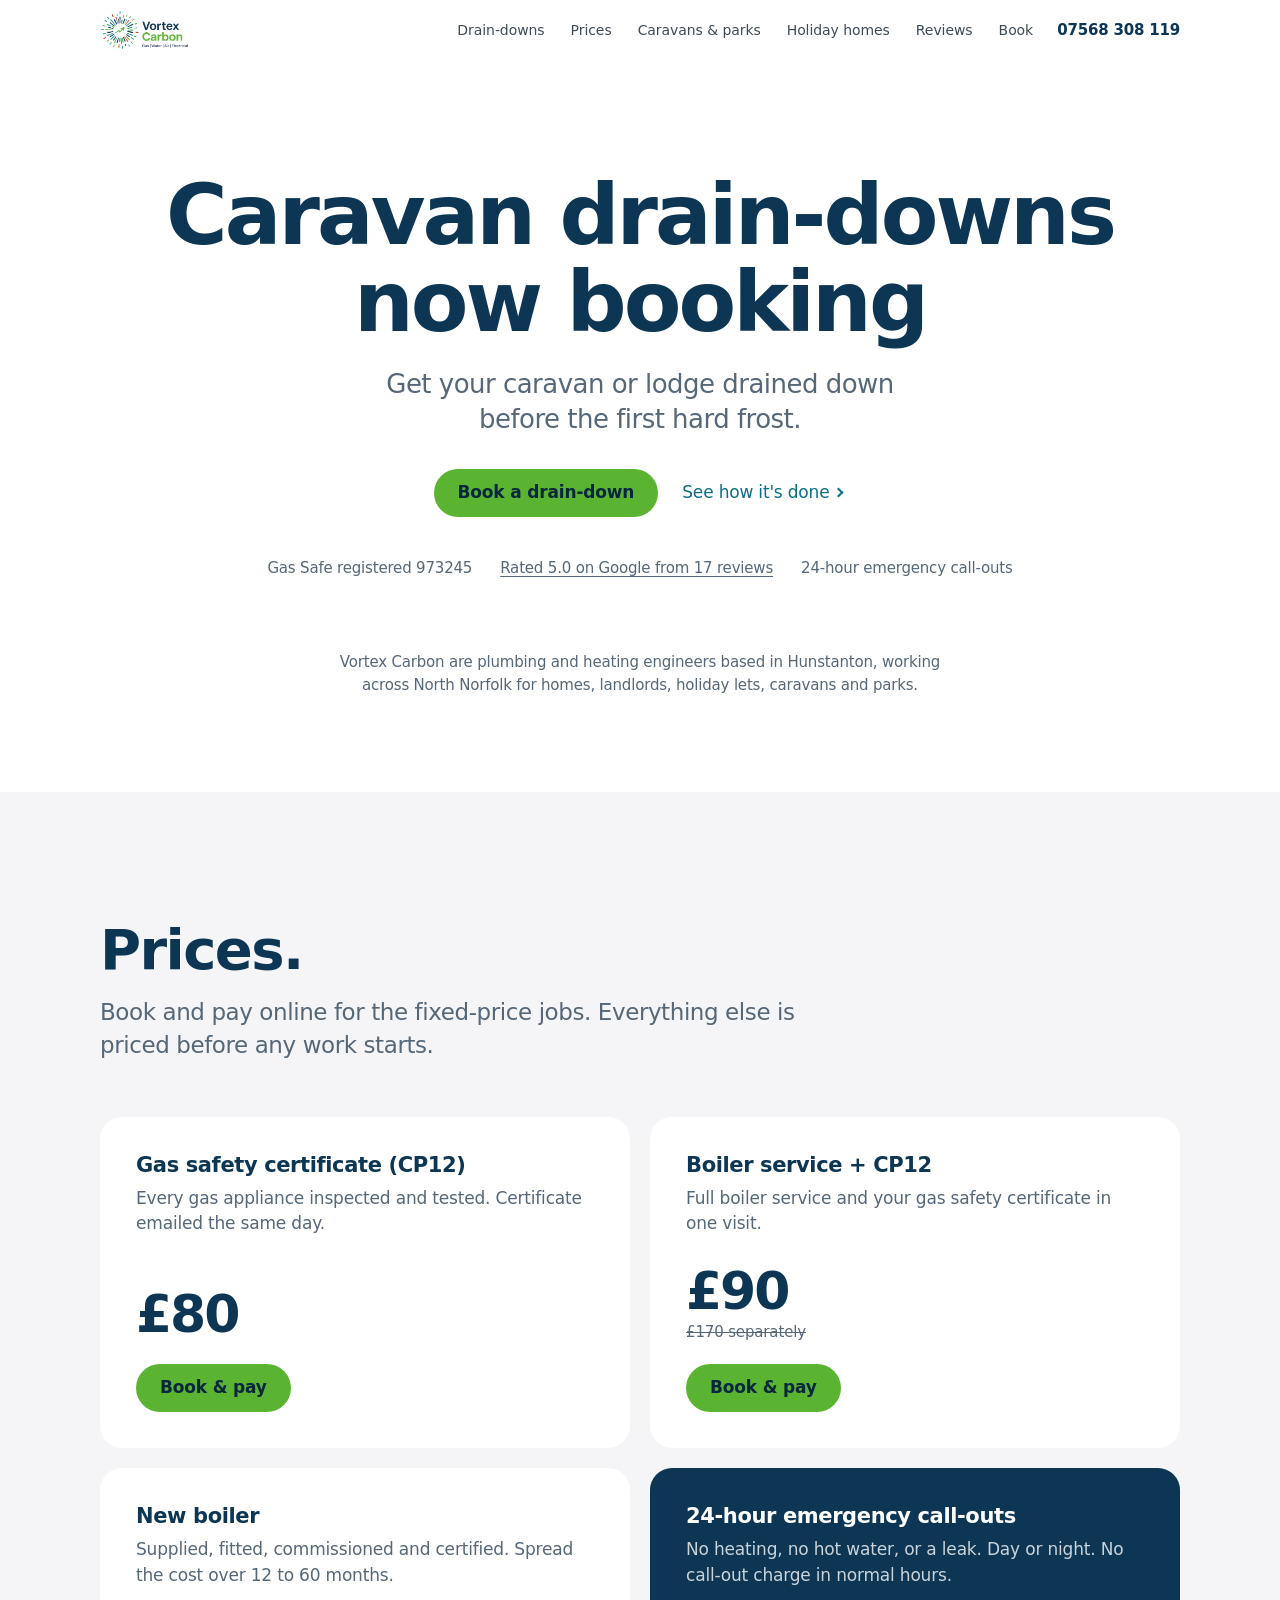
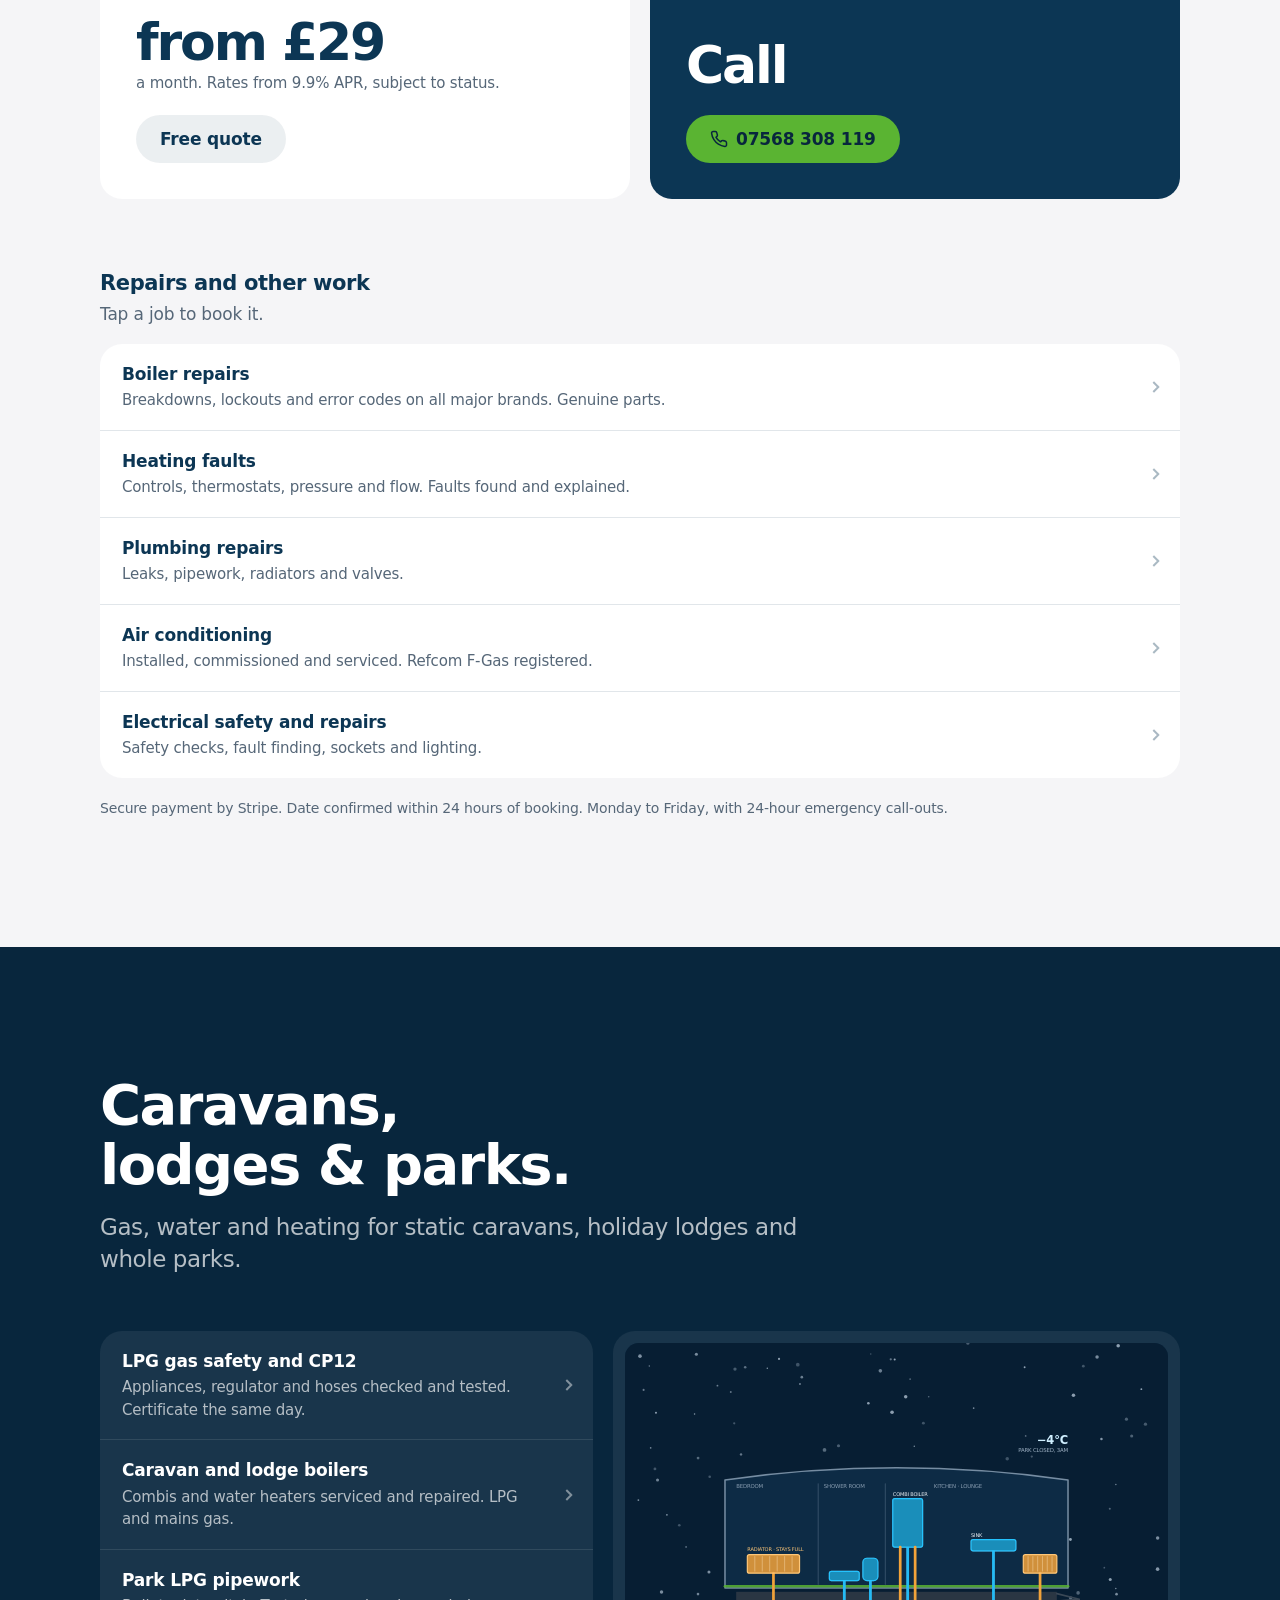
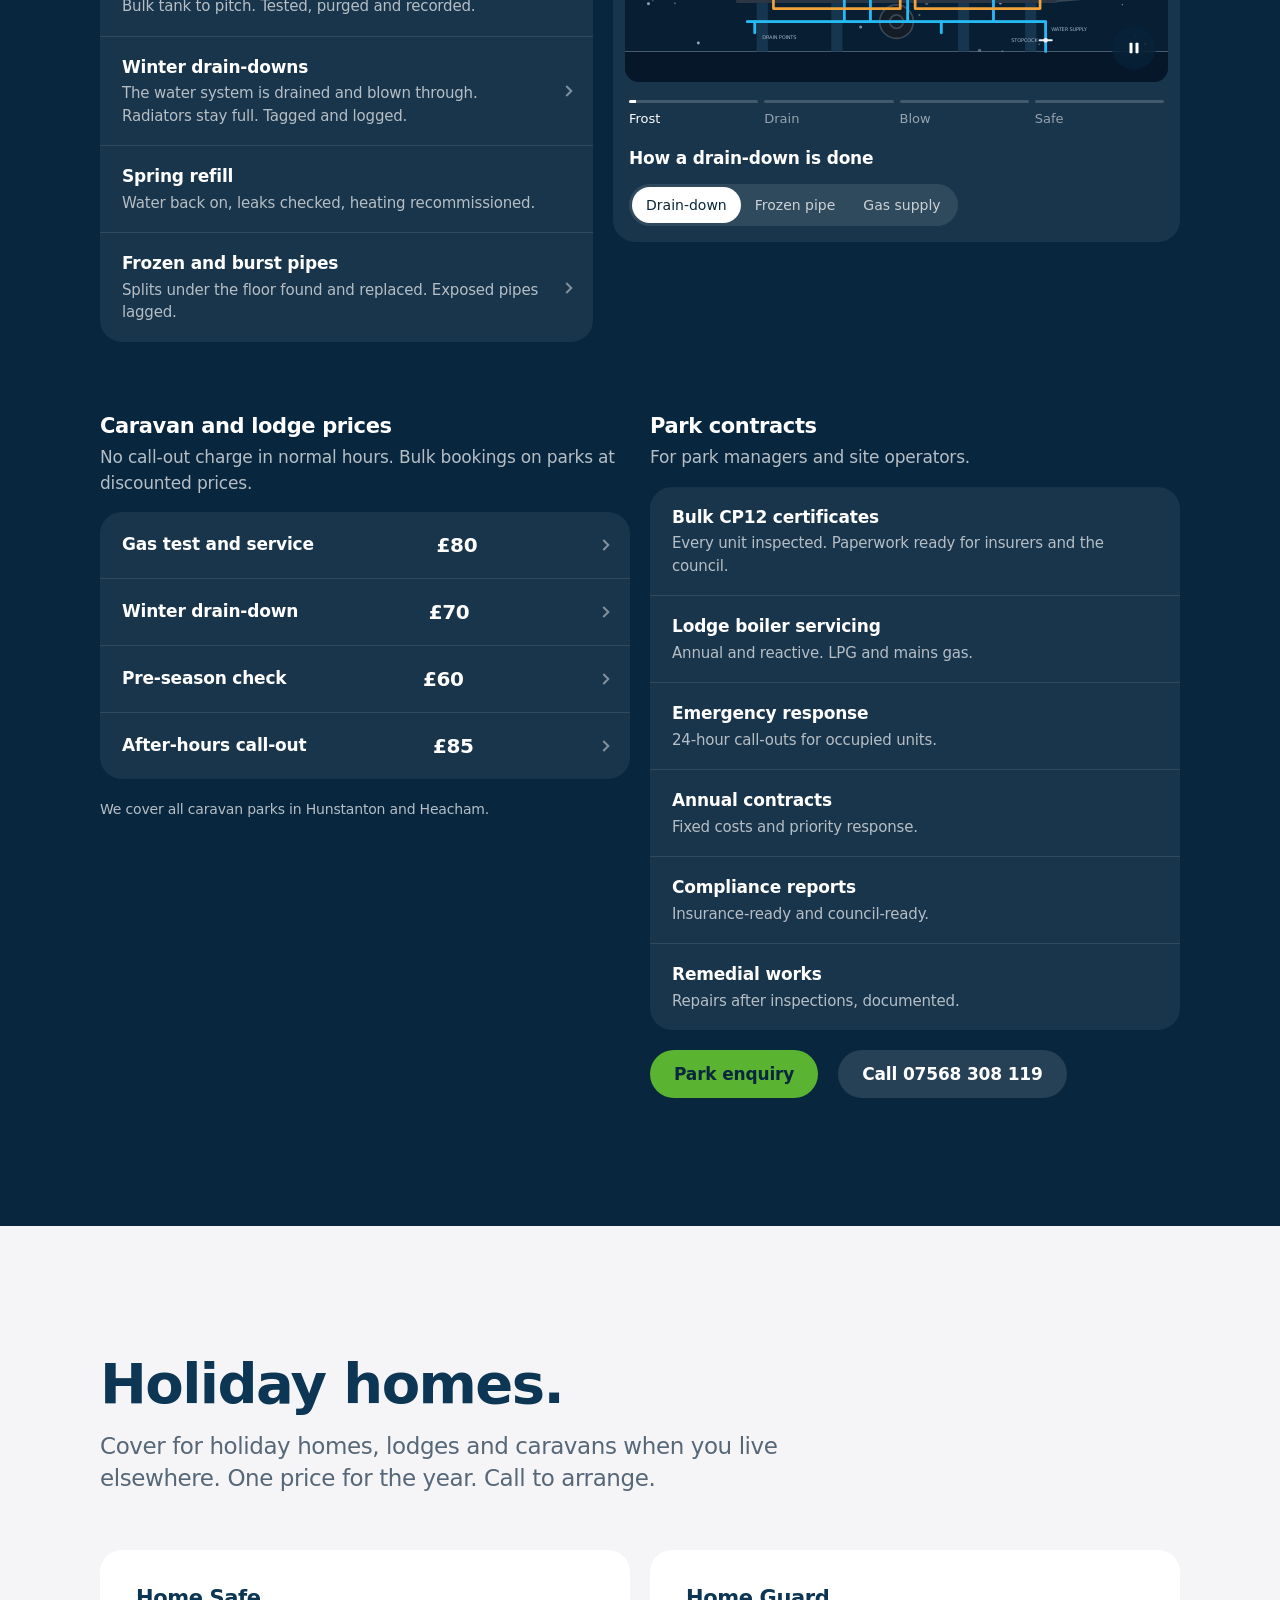
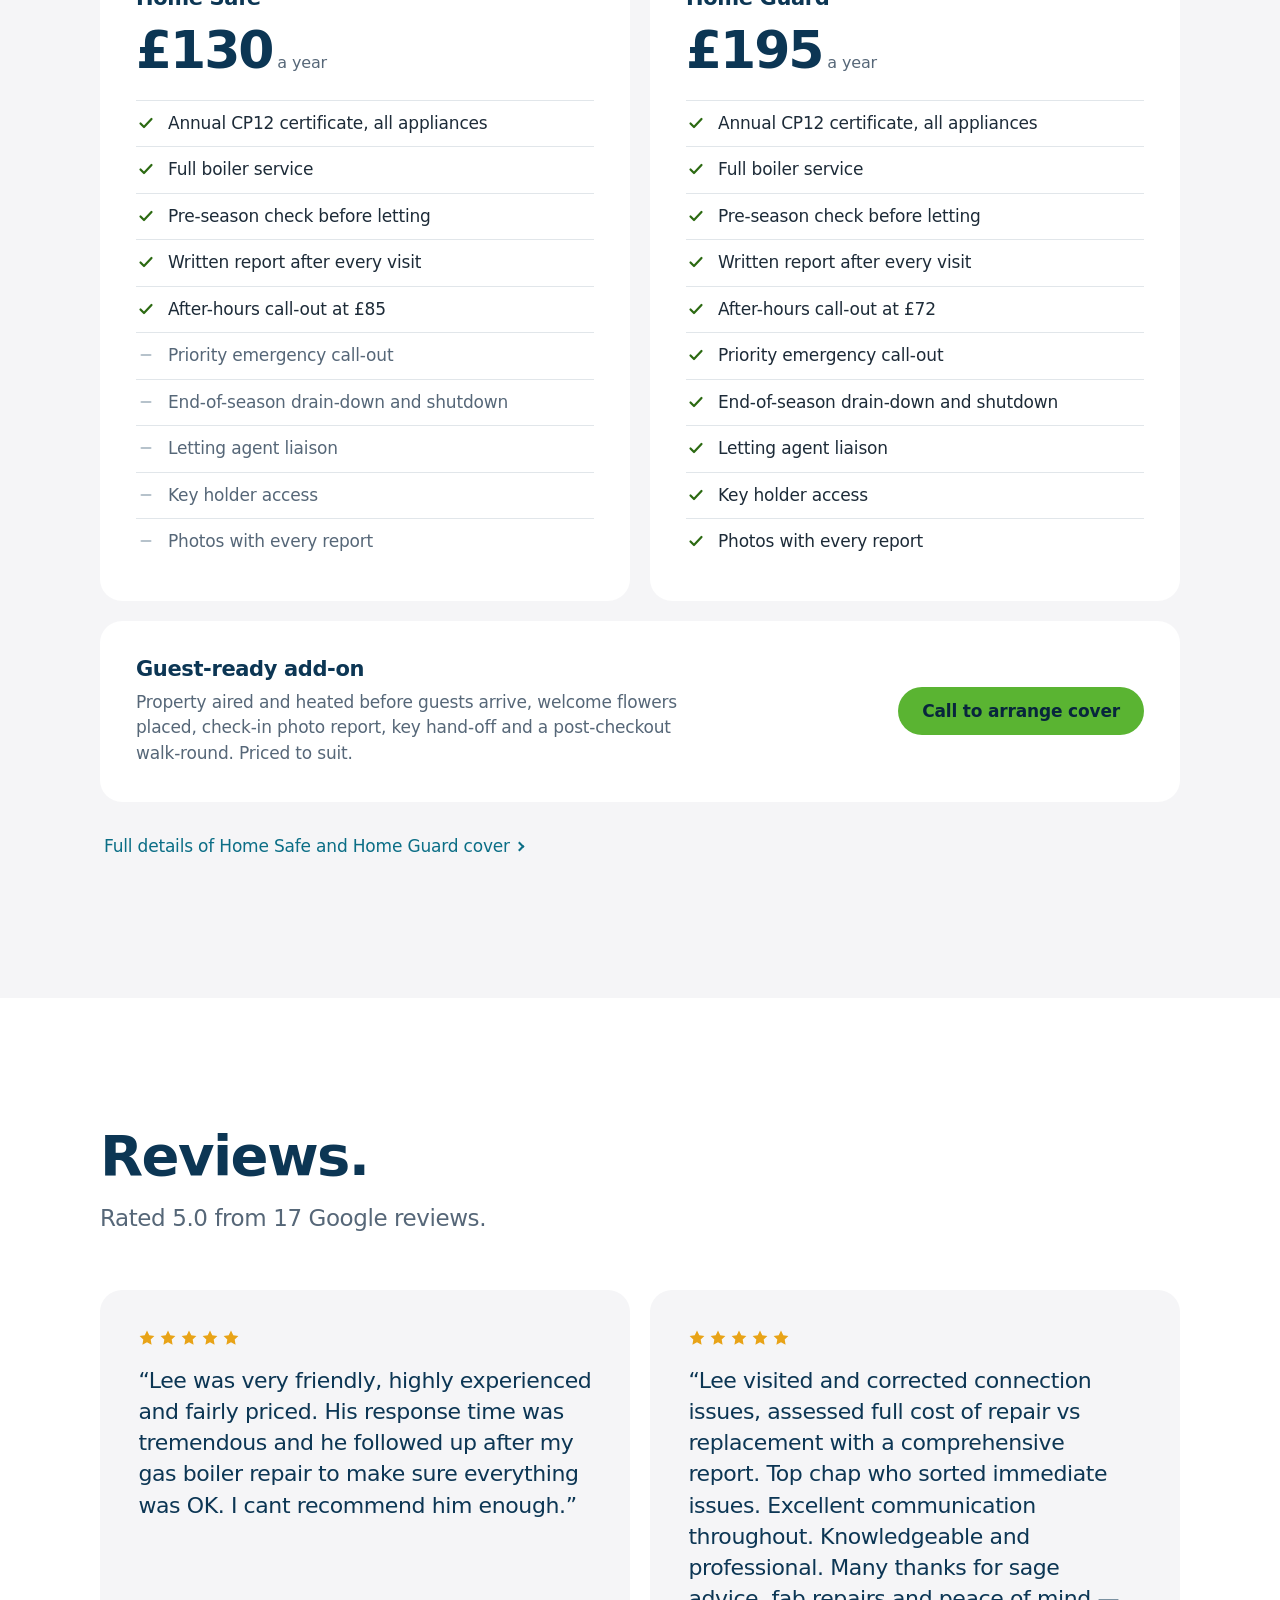
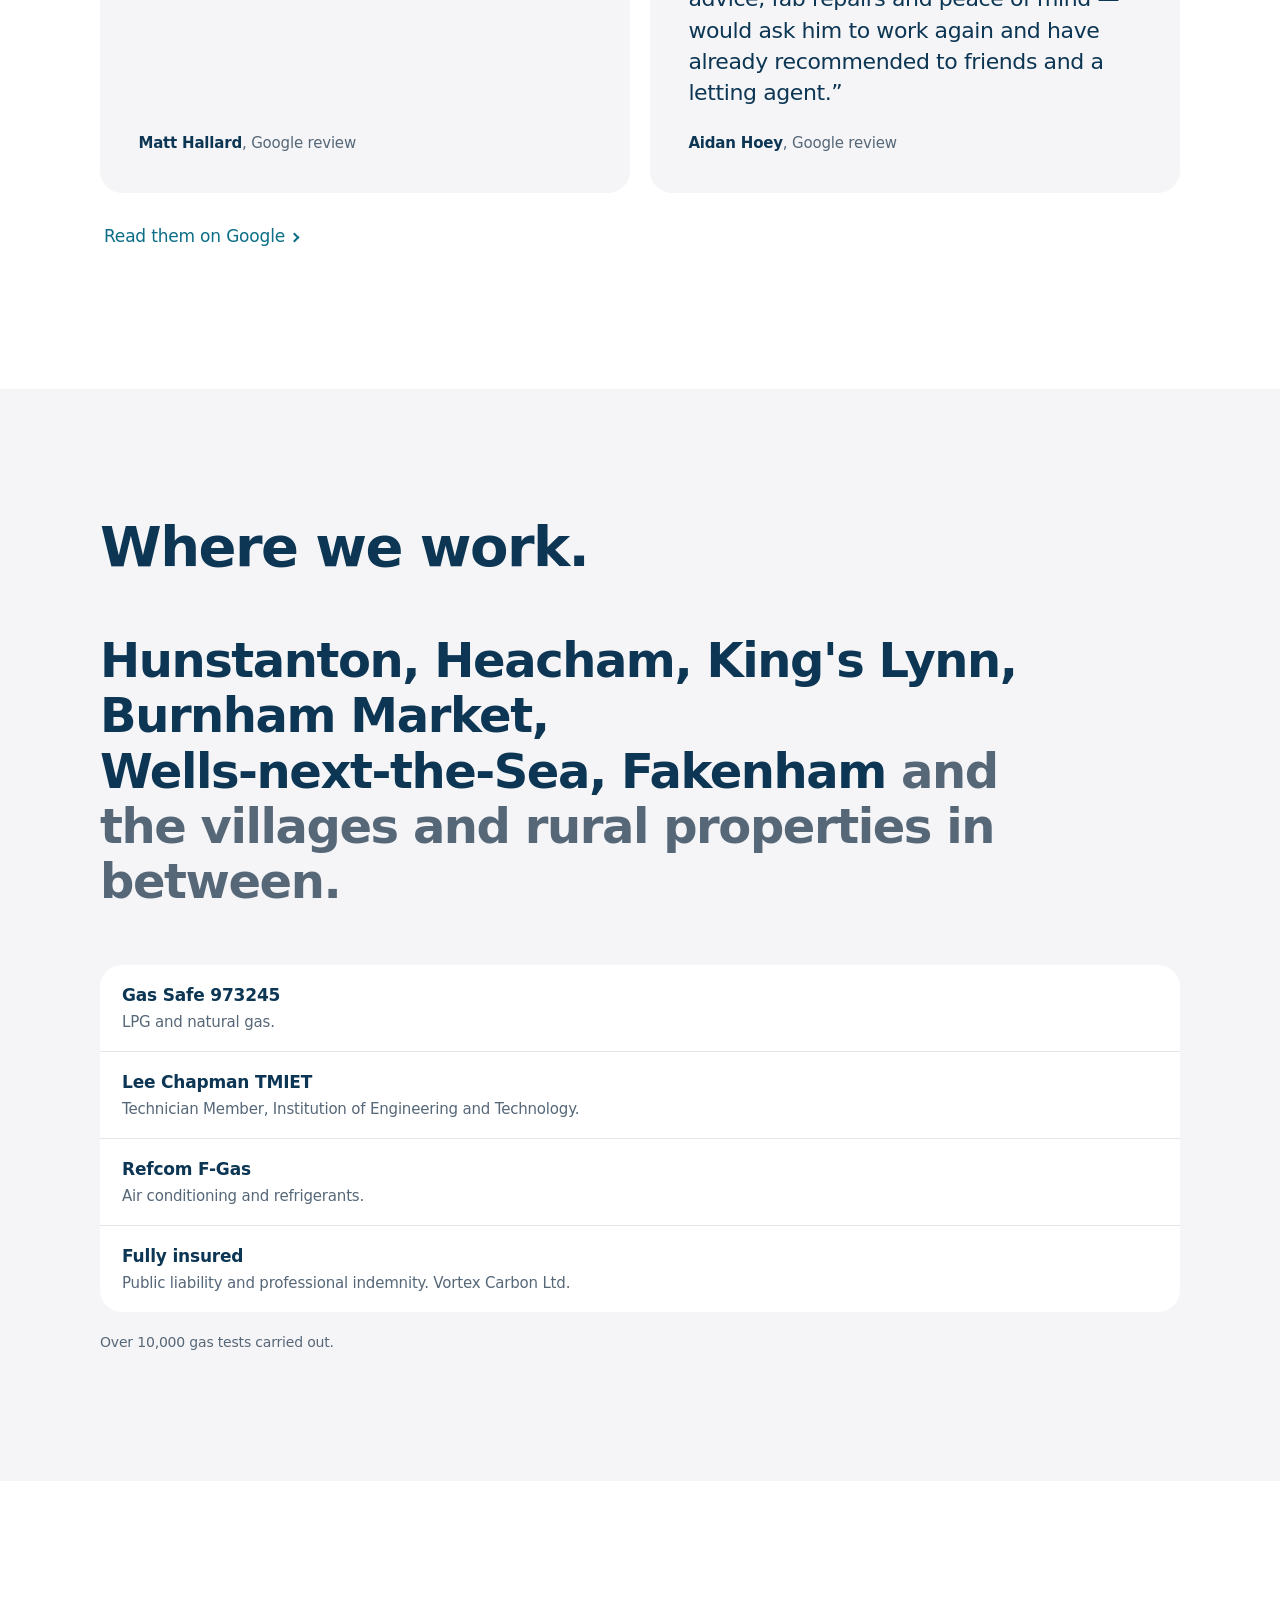
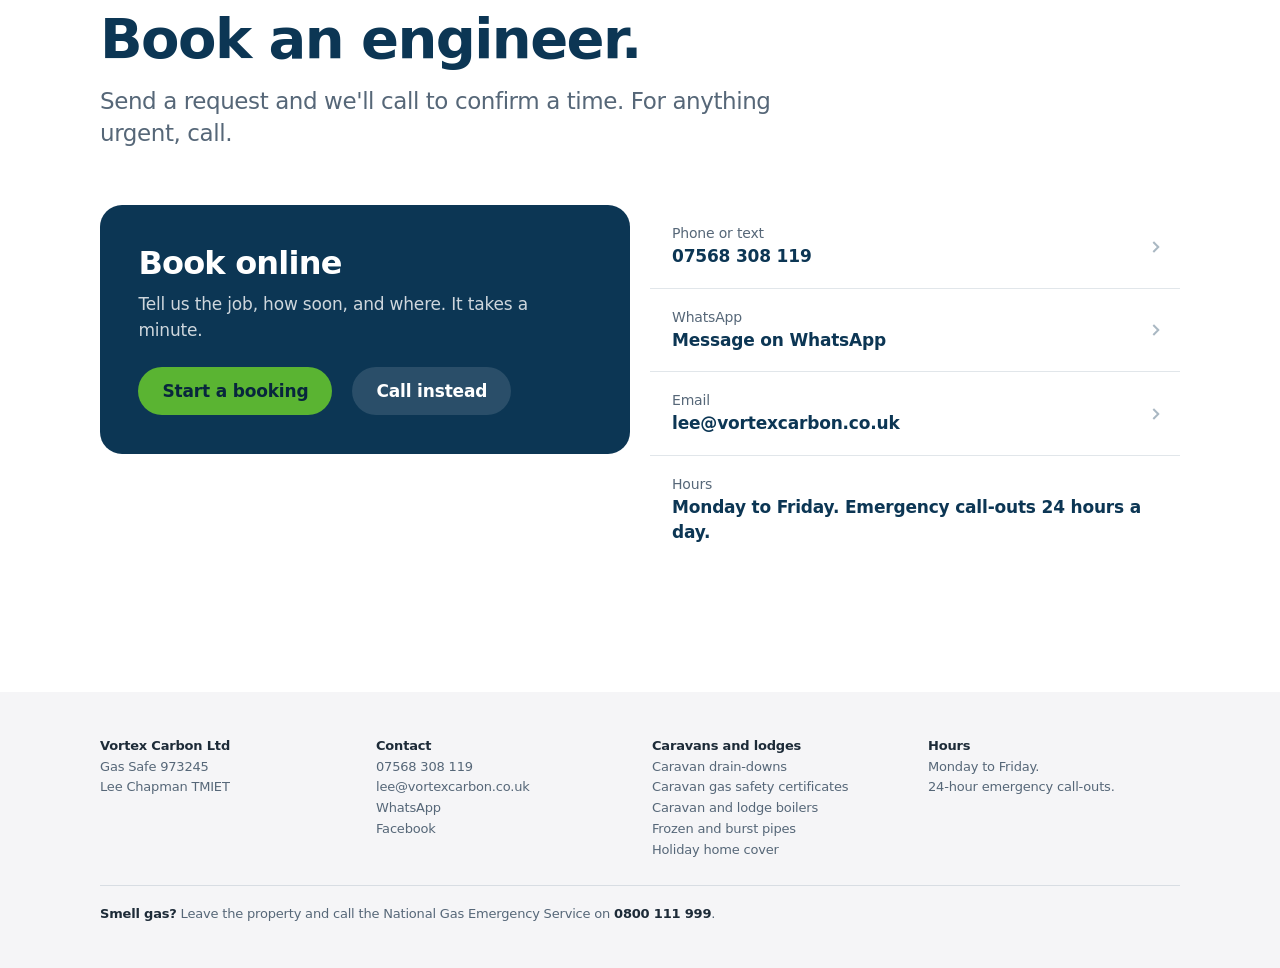
==== commit b53ab91b: "Apple-style design for the home page Translucent header, swipeable price cards and reviews on phones" ====
--- a/index.html
+++ b/index.html
@@ -15,233 +15,252 @@
 <script type="application/ld+json">{"@context": "https://schema.org", "@type": ["Plumber", "HVACBusiness"], "name": "Vortex Carbon Ltd", "url": "https://vortexcarbon.co.uk/", "telephone": "+447568308119", "email": "lee@vortexcarbon.co.uk", "image": "https://vortexcarbon.co.uk/og-image.png", "description": "Gas Safe registered plumbing and heating engineer in Hunstanton and North Norfolk, with specialist services for static caravans, holiday lodges and parks: drain-downs, LPG gas safety certificates and boiler servicing.", "areaServed": ["Hunstanton", "Heacham", "Snettisham", "King's Lynn", "Burnham Market", "Wells-next-the-Sea", "Fakenham", "North Norfolk"], "sameAs": ["https://www.facebook.com/profile.php?id=61589798134793"], "openingHours": "Mo-Fr", "aggregateRating": {"@type": "AggregateRating", "ratingValue": "5.0", "reviewCount": "17"}, "@id": "https://vortexcarbon.co.uk/#business", "logo": "https://vortexcarbon.co.uk/logo.webp", "address": {"@type": "PostalAddress", "addressLocality": "Hunstanton", "addressRegion": "Norfolk", "addressCountry": "GB"}, "knowsAbout": ["Static caravan drain-down", "LPG gas safety certificate", "Caravan boiler service", "Holiday lodge boiler service", "Frozen and burst pipe repair", "Boiler servicing", "Air conditioning"], "hasOfferCatalog": {"@type": "OfferCatalog", "name": "Caravan, lodge and home services", "itemListElement": [{"@type": "Offer", "price": "70", "priceCurrency": "GBP", "itemOffered": {"@type": "Service", "name": "Caravan and lodge winter drain-down"}, "url": "https://vortexcarbon.co.uk/caravan-drain-down/"}, {"@type": "Offer", "price": "80", "priceCurrency": "GBP", "itemOffered": {"@type": "Service", "name": "Caravan gas test and service with gas safety certificate"}, "url": "https://vortexcarbon.co.uk/caravan-gas-safety-certificate/"}, {"@type": "Offer", "price": "60", "priceCurrency": "GBP", "itemOffered": {"@type": "Service", "name": "Caravan and lodge pre-season check"}}, {"@type": "Offer", "price": "85", "priceCurrency": "GBP", "itemOffered": {"@type": "Service", "name": "After-hours call-out"}, "url": "https://vortexcarbon.co.uk/caravan-lodge-boiler-service/"}, {"@type": "Offer", "price": "130", "priceCurrency": "GBP", "itemOffered": {"@type": "Service", "name": "Home Safe holiday home cover (per year)"}, "url": "https://vortexcarbon.co.uk/holiday-home-cover/"}, {"@type": "Offer", "price": "195", "priceCurrency": "GBP", "itemOffered": {"@type": "Service", "name": "Home Guard holiday home cover (per year)"}, "url": "https://vortexcarbon.co.uk/holiday-home-cover/"}, {"@type": "Offer", "price": "80", "priceCurrency": "GBP", "itemOffered": {"@type": "Service", "name": "Gas safety certificate (CP12)"}}, {"@type": "Offer", "price": "90", "priceCurrency": "GBP", "itemOffered": {"@type": "Service", "name": "Boiler service and CP12"}}]}}</script>
 <title>Gas Engineer Hunstanton: Boilers &amp; Caravans | Vortex Carbon</title>
 <meta name="description" content="Gas Safe engineer in Hunstanton, Heacham and North Norfolk. Boiler servicing, CP12 certificates, caravan drain-downs £70 and gas tests £80. Call 07568 308 119.">
-<meta name="theme-color" content="#F6F3EC">
+<meta name="theme-color" content="#FFFFFF">
 <link rel="icon" type="image/png" href="[data-uri]">
-<link rel="preconnect" href="https://fonts.googleapis.com">
-<link rel="preconnect" href="https://fonts.gstatic.com" crossorigin>
-<link rel="stylesheet" href="https://fonts.googleapis.com/css2?family=Archivo:wdth,wght@62..125,400..900&display=swap">
 <style>
 :root{
-  --ink:#0C3654; --ink-2:#2E4A60; --soft:#5A6F80; --rule:rgba(12,54,84,.22); --rule-2:rgba(12,54,84,.1);
-  --paper:#F6F3EC; --card:#FFFDF8; --green:#5AB432; --green-ink:#2F6E14; --navy:#0C3654; --night:#0A2A43;
-  --f:"Archivo",ui-sans-serif,system-ui,-apple-system,"Segoe UI",sans-serif;
-  --ease:cubic-bezier(0.23,1,0.32,1);
-  --gut:clamp(16px,4vw,56px); --max:1280px;
+  --navy:#0C3654; --night:#08263D; --ink:#0C3654; --text:#1D2B38; --soft:#566778; --line:rgba(12,54,84,.12);
+  --bg:#FFFFFF; --alt:#F5F5F7; --tile:#FFFFFF; --green:#5AB432; --green-ink:#2C6A12; --cyan:#2AB4C6;
+  --f:system-ui,-apple-system,BlinkMacSystemFont,"SF Pro Text","Segoe UI",Roboto,"Helvetica Neue",Arial,sans-serif;
+  --gut:max(16px,env(safe-area-inset-left)); --max:1120px; --r:22px;
 }
 *,*::before,*::after{box-sizing:border-box}
-html{-webkit-text-size-adjust:100%;scroll-behavior:smooth;scroll-padding-top:72px}
-body{margin:0;background:var(--paper);color:var(--ink-2);font:400 17px/1.55 var(--f);-webkit-font-smoothing:antialiased;overflow-x:hidden;font-variant-numeric:tabular-nums}
-::selection{background:var(--green);color:var(--ink)}
-input,textarea,select{caret-color:var(--green-ink)}
-a{color:inherit;text-underline-offset:.22em;text-decoration-thickness:1px}
-:focus-visible{outline:3px solid #2AB4C6;outline-offset:3px}
+html{-webkit-text-size-adjust:100%;scroll-padding-top:64px}
+body{margin:0;background:var(--bg);color:var(--text);font:400 1.0625rem/1.5 var(--f);letter-spacing:-.011em;-webkit-font-smoothing:antialiased;overflow-x:hidden;font-variant-numeric:tabular-nums}
+::selection{background:rgba(42,180,198,.3)}
+input,textarea,select{caret-color:var(--navy)}
+a{color:inherit;text-underline-offset:.2em;text-decoration-thickness:1px}
+:focus-visible{outline:3px solid var(--cyan);outline-offset:3px;border-radius:6px}
 img,svg{display:block;max-width:100%}
-h1,h2,h3{margin:0;color:var(--ink);font-family:var(--f);font-stretch:78%;font-weight:800;letter-spacing:-.01em;text-wrap:balance}
-h1{font-size:clamp(52px,9.4vw,138px);line-height:.86;letter-spacing:-.02em}
-h2{font-size:clamp(40px,4.3vw,62px);line-height:.92}
-h3{font-size:22px;line-height:1.15;font-stretch:88%}
+h1,h2,h3{margin:0;color:var(--ink);font-weight:700;text-wrap:balance}
+h1{font-size:clamp(2.6rem,7.2vw,5.25rem);line-height:1.04;letter-spacing:-.035em}
+h2{font-size:clamp(2.1rem,5vw,3.5rem);line-height:1.07;letter-spacing:-.028em}
+h3{font-size:1.3125rem;line-height:1.2;letter-spacing:-.018em;font-weight:650}
 p{margin:0}
-.wrap{max-width:var(--max);margin:0 auto;padding-inline:var(--gut)}
+.wrap{max-width:var(--max);margin:0 auto;padding-inline:max(20px,var(--gut))}
 .sr{position:absolute;width:1px;height:1px;overflow:hidden;clip:rect(0 0 0 0);white-space:nowrap}
 .nw{white-space:nowrap}
-
-/* the page is a ruled sheet: a narrow label column and a wide content column */
-.sheet{display:grid;grid-template-columns:minmax(0,3fr) minmax(0,9fr);gap:0 clamp(24px,4vw,64px);padding-block:clamp(56px,8vw,112px);border-top:2px solid var(--ink)}
-.sheet > .lab{padding-top:10px}
-.sheet > .lab h2{position:sticky;top:96px}
-@media (max-width:860px){ .sheet{grid-template-columns:minmax(0,1fr)} .sheet > .lab h2{position:static;margin-bottom:28px} }
-.intro{font-size:clamp(19px,1.7vw,23px);line-height:1.45;color:var(--ink);max-width:40ch;margin-bottom:clamp(28px,4vw,44px)}
-
-/* buttons: plain, square, solid */
-.btn{display:inline-flex;align-items:center;justify-content:center;gap:10px;min-height:52px;padding:0 22px;border-radius:3px;border:2px solid var(--ink);background:transparent;color:var(--ink);font:700 16px/1 var(--f);text-decoration:none;cursor:pointer;white-space:nowrap;transition:transform 140ms var(--ease),background-color 180ms ease,color 180ms ease}
-.btn svg{width:18px;height:18px;flex:none}
-.btn:active{transform:scale(.97)}
-.btn.go{background:var(--green);border-color:var(--green);color:var(--ink)}
-.btn.ink{background:var(--ink);color:#fff}
-@media (hover:hover) and (pointer:fine){
-  .btn:hover{background:var(--ink);color:#fff}
-  .btn.go:hover{background:#4CA126;border-color:#4CA126;color:var(--ink)}
+section{padding-block:clamp(72px,10vw,128px)}
+.alt{background:var(--alt)}
+.head{max-width:44rem;margin-bottom:clamp(36px,5vw,56px)}
+.head p{margin-top:16px;font-size:clamp(1.1875rem,2vw,1.4375rem);line-height:1.4;letter-spacing:-.018em;color:var(--soft)}
+.c{text-align:center;margin-inline:auto}
+
+/* buttons: capsules that answer on press, not on release */
+.btn{display:inline-flex;align-items:center;justify-content:center;gap:8px;min-height:48px;padding:0 24px;border-radius:999px;border:0;background:var(--navy);color:#fff;font:600 1.0625rem/1 var(--f);letter-spacing:-.01em;text-decoration:none;cursor:pointer;white-space:nowrap;-webkit-tap-highlight-color:transparent;transition:transform .1s ease-out,background-color .15s ease}
+.btn.go{background:var(--green);color:var(--night)}
+.btn.soft{background:rgba(12,54,84,.08);color:var(--navy)}
+.btn svg{width:18px;height:18px}
+.btn:active,.tile.tap:active,.list a:active{transform:scale(.97)}
+@media (hover:hover){ .btn:hover{background:#174A70} .btn.go:hover{background:#66C23C} .btn.soft:hover{background:rgba(12,54,84,.13)} }
+.more{display:inline-flex;align-items:center;gap:4px;color:#0B6E86;font-weight:500;text-decoration:none;font-size:1.0625rem;min-height:48px;padding:0 4px;-webkit-tap-highlight-color:transparent}
+.more::after{content:"";width:7px;height:7px;border:solid currentColor;border-width:2px 2px 0 0;transform:rotate(45deg);margin-left:2px}
+.more:hover{text-decoration:underline}
+.row{display:flex;flex-wrap:wrap;align-items:center;gap:12px 20px}
+.row.c{justify-content:center}
+
+/* header: a translucent layer the page scrolls under */
+.top{position:sticky;top:0;z-index:30;background:rgba(255,255,255,.74);-webkit-backdrop-filter:blur(20px) saturate(180%);backdrop-filter:blur(20px) saturate(180%);transition:box-shadow .2s ease}
+.top.edge{box-shadow:0 1px 0 rgba(12,54,84,.08),0 6px 18px -12px rgba(12,54,84,.25)}
+.top .wrap{display:flex;align-items:center;gap:24px;height:60px}
+.logo img{height:40px;width:auto}
+.top nav{display:flex;gap:26px;margin-left:auto;font-size:.875rem;letter-spacing:-.005em}
+.top nav a{text-decoration:none;color:var(--text);opacity:.85}
+.top nav a:hover{opacity:1}
+.top .tel{font-weight:650;font-size:.9375rem;text-decoration:none;color:var(--navy)}
+@media (max-width:980px){ .top nav{display:none} .top .tel{margin-left:auto} }
+
+/* opening */
+.open{padding-block:clamp(56px,9vw,112px) clamp(56px,8vw,96px);text-align:center}
+#latest .say{max-width:34rem;margin:20px auto 0;font-size:clamp(1.25rem,2.2vw,1.625rem);line-height:1.35;letter-spacing:-.02em;color:var(--soft)}
+#latest .row{justify-content:center;margin-top:32px}
+.trust{display:flex;flex-wrap:wrap;justify-content:center;gap:8px 28px;margin-top:40px;font-size:.9375rem;color:var(--soft)}
+.trust a{color:inherit}
+.who{max-width:38rem;margin:clamp(48px,7vw,72px) auto 0;font-size:.9375rem;color:var(--soft)}
+
+/* price tiles: a grid on a laptop, a swipe row on a phone */
+.tiles{display:grid;grid-template-columns:repeat(2,minmax(0,1fr));gap:20px}
+.tile{position:relative;display:flex;flex-direction:column;background:var(--tile);border-radius:var(--r);padding:clamp(26px,3vw,36px);transition:transform .1s ease-out}
+.tile h3{margin-bottom:8px}
+.tile p{color:var(--soft)}
+.tile .p{margin-top:auto;padding-top:28px;font-size:clamp(2.5rem,4.6vw,3.25rem);font-weight:700;letter-spacing:-.04em;line-height:1;color:var(--ink)}
+.tile .p small{display:block;margin-top:8px;font-size:.9375rem;font-weight:500;letter-spacing:-.01em;color:var(--soft)}
+.tile .p s{text-decoration-thickness:1px}
+.tile .row{margin-top:24px}
+.tile.dk{background:var(--navy);color:rgba(255,255,255,.78)}
+.tile.dk h3,.tile.dk .p{color:#fff}
+.tile.dk p{color:rgba(255,255,255,.78)}
+@media (max-width:760px){
+  .swipe.swipe{display:grid;grid-auto-flow:column;grid-auto-columns:84%;grid-template-columns:none;gap:14px;overflow-x:auto;scroll-snap-type:x mandatory;overscroll-behavior-x:contain;scrollbar-width:none;margin-inline:-20px;padding:4px 20px 8px;scroll-padding-inline:20px}
+  .swipe::-webkit-scrollbar{display:none}
+  .swipe > *{scroll-snap-align:start}
 }
-.row{display:flex;flex-wrap:wrap;gap:10px}
-
-/* header */
-.top{position:sticky;top:0;z-index:40;background:var(--paper);border-bottom:1px solid var(--rule)}
-.top .wrap{display:flex;align-items:center;gap:28px;min-height:72px}
-.top .logo{background:#fff;border-radius:3px;padding:6px 8px;margin-left:-8px}
-.top .logo img{height:44px;width:auto}
-.top nav{display:flex;gap:24px;margin-left:auto;font-size:15.5px;font-weight:600}
-.top nav a{text-decoration:none;color:var(--ink);padding-block:8px;border-bottom:2px solid transparent;transition:border-color 180ms ease}
-@media (hover:hover) and (pointer:fine){ .top nav a:hover{border-color:var(--green)} }
-.top .tel{font-size:22px;font-weight:800;font-stretch:82%;color:var(--ink);text-decoration:none;letter-spacing:.01em}
-@media (max-width:1100px){ .top nav{display:none} .top .tel{margin-left:auto} }
-@media (max-width:480px){ .top .logo img{height:38px} .top .tel{font-size:19px} }
-
-/* opening */
-.open{padding-block:clamp(40px,7vw,96px) clamp(48px,7vw,96px)}
-.open .wrap{display:grid;grid-template-columns:minmax(0,8fr) minmax(0,4fr);gap:clamp(32px,5vw,72px);align-items:end}
-.open h1{margin-bottom:clamp(20px,3vw,32px)}
-.open .say{font-size:clamp(19px,1.8vw,24px);line-height:1.4;color:var(--ink);max-width:30ch;margin-bottom:28px}
-.open .who{margin-top:clamp(28px,4vw,48px);font-size:16px;color:var(--soft);max-width:52ch}
-.open .who b{color:var(--ink)}
-.call{border-top:2px solid var(--ink);padding-top:18px}
-.call p{font-size:15px;color:var(--soft)}
-.call a.num{display:block;font-size:clamp(34px,3.6vw,50px);font-weight:850;font-stretch:80%;line-height:1;color:var(--ink);text-decoration:none;margin:6px 0 14px}
-.call ul{list-style:none;margin:18px 0 0;padding:14px 0 0;border-top:1px solid var(--rule);display:grid;gap:8px;font-size:15.5px;color:var(--ink-2)}
-.call ul a{color:var(--ink);font-weight:650}
-@media (max-width:860px){ .open .wrap{grid-template-columns:minmax(0,1fr)} }
-
-/* price list */
-.prices{width:100%;border-collapse:collapse}
-.prices th,.prices td{padding:20px 0;border-bottom:1px solid var(--rule);text-align:left;vertical-align:baseline}
-.prices tr:first-child > *{border-top:1px solid var(--rule)}
-.prices th{font-weight:800;font-stretch:84%;font-size:clamp(21px,2vw,27px);color:var(--ink);padding-right:24px;line-height:1.1}
-.prices th .d{display:block;margin-top:8px;font:400 16px/1.5 var(--f);color:var(--soft);max-width:46ch;letter-spacing:0}
-.prices td.p{font-weight:850;font-stretch:80%;font-size:clamp(28px,2.6vw,36px);color:var(--ink);text-align:right;white-space:nowrap;padding-right:24px;line-height:1}
-.prices td.p small{display:block;font-size:13px;font-weight:500;font-stretch:100%;color:var(--soft);margin-top:4px}
-.prices td.p s{font-weight:500}
-.prices td.a{text-align:right;width:1%;white-space:nowrap}
-.prices td.a .btn{min-height:46px;padding:0 18px;font-size:15px}
-@media (max-width:760px){
-  .prices,.prices tbody,.prices tr{display:block}
-  .prices tr{display:grid;grid-template-columns:minmax(0,1fr) auto;gap:6px 16px;padding:18px 0;border-bottom:1px solid var(--rule)}
-  .prices tr:first-child{border-top:1px solid var(--rule)}
-  .prices th,.prices td{display:block;padding:0;border:0!important;width:auto}
-  .prices td.p{grid-column:2;grid-row:1;padding:0}
-  .prices td.a{grid-column:1 / -1;grid-row:2;text-align:left;margin-top:10px}
+.dots{display:none}
+@media (max-width:760px){ .dots{display:flex;justify-content:center;gap:8px;margin-top:18px} .dots i{width:7px;height:7px;border-radius:50%;background:rgba(12,54,84,.22);transition:background-color .2s ease,transform .2s ease} .dots i.on{background:var(--navy)} }
+
+/* grouped lists, like a settings screen */
+.list{list-style:none;margin:0;padding:0;background:var(--tile);border-radius:var(--r);overflow:hidden}
+.list li + li{border-top:1px solid var(--line)}
+.list li > *{display:flex;align-items:center;gap:16px;padding:18px 22px;min-height:64px;text-decoration:none}
+.list a{-webkit-tap-highlight-color:transparent;transition:background-color .15s ease,transform .1s ease-out}
+.list a:hover{background:rgba(12,54,84,.03)}
+.list a::after{content:"";flex:none;width:8px;height:8px;margin-left:auto;border:solid rgba(12,54,84,.35);border-width:2px 2px 0 0;transform:rotate(45deg)}
+.list .t{display:block;font-weight:600;color:var(--ink)}
+.list .d{display:block;color:var(--soft);font-size:.9375rem;margin-top:2px}
+.list b.pr{margin-left:auto;font-size:1.25rem;font-weight:700;letter-spacing:-.02em;color:var(--ink);white-space:nowrap}
+.sub{margin:clamp(48px,6vw,72px) 0 16px}
+.sub p{color:var(--soft);margin-top:6px}
+.small{margin-top:20px;font-size:.875rem;color:var(--soft)}
+
+/* caravans: the dark chapter */
+.dark{background:var(--night);color:rgba(255,255,255,.8)}
+.dark h2,.dark h3{color:#fff}
+.dark .head p,.dark .sub p,.dark .small{color:rgba(255,255,255,.7)}
+.dark .list{background:rgba(255,255,255,.07)}
+.dark .list li + li{border-color:rgba(255,255,255,.1)}
+.dark .list .t,.dark .list b.pr{color:#fff}
+.dark .list .d{color:rgba(255,255,255,.68)}
+.dark .list a:hover{background:rgba(255,255,255,.04)}
+.dark .list a::after{border-color:rgba(255,255,255,.45)}
+.dark .more{color:#7FD3E0}
+.dark .btn.soft{background:rgba(255,255,255,.12);color:#fff}
+.cv{display:grid;grid-template-columns:minmax(0,1fr) minmax(0,1.15fr);gap:20px;align-items:start}
+@media (max-width:900px){ .cv{grid-template-columns:minmax(0,1fr)} }
+.cv2{display:grid;grid-template-columns:repeat(2,minmax(0,1fr));gap:20px;align-items:start}
+@media (max-width:900px){ .cv2{grid-template-columns:minmax(0,1fr)} }
+.cv2 .sub{margin-top:0}
+.cvwrap{margin-top:clamp(48px,6vw,72px)}
+
+/* the film tile */
+#cfilm{margin:0;background:rgba(255,255,255,.07);border-radius:var(--r);padding:12px;scroll-margin-top:72px}
+.film{position:relative;aspect-ratio:16/10;border-radius:14px;overflow:hidden;background:#0A2A43}
+.film canvas{width:100%;height:100%}
+.pp{position:absolute;right:12px;bottom:12px;width:44px;height:44px;border-radius:50%;border:0;display:grid;place-items:center;background:rgba(8,38,61,.55);-webkit-backdrop-filter:blur(12px);backdrop-filter:blur(12px);color:#fff;cursor:pointer;transition:transform .1s ease-out}
+.pp:active{transform:scale(.92)}
+.pp svg{width:18px;height:18px}
+.pp .i-play,.paused .pp .i-pause{display:none}
+.paused .pp .i-play{display:block}
+.steps{list-style:none;margin:12px 0 0;padding:0 4px;display:flex;gap:6px}
+.steps li{flex:1;min-width:0}
+.steps button{width:100%;background:none;border:0;padding:6px 0;color:rgba(255,255,255,.55);font:500 .8125rem/1.2 var(--f);text-align:left;cursor:pointer}
+.steps button[data-on]{color:#fff}
+.steps i{display:block;height:3px;border-radius:2px;background:rgba(255,255,255,.18);overflow:hidden;margin-bottom:8px}
+.steps b{display:block;height:100%;background:#fff;transform-origin:left;transform:scaleX(0)}
+.steps span{display:block;overflow:hidden;text-overflow:ellipsis;white-space:nowrap}
+#cfilm figcaption{display:flex;flex-wrap:wrap;align-items:center;justify-content:space-between;gap:12px;padding:12px 4px 4px}
+#filmCap{color:#fff;font-weight:600}
+.pick{display:inline-flex;padding:3px;border-radius:999px;background:rgba(255,255,255,.1)}
+.pick button{border:0;background:none;color:rgba(255,255,255,.75);font:500 .875rem/1 var(--f);padding:10px 14px;border-radius:999px;cursor:pointer;min-height:36px;transition:background-color .2s ease,color .2s ease}
+.pick button[aria-pressed="true"]{background:#fff;color:var(--night)}
+
+/* holiday home cover */
+.plans{display:grid;grid-template-columns:repeat(2,minmax(0,1fr));gap:20px}
+.plan{background:var(--tile);border-radius:var(--r);padding:clamp(26px,3vw,36px)}
+.plan .p{font-size:clamp(2.5rem,5vw,3.25rem);font-weight:700;letter-spacing:-.04em;line-height:1;color:var(--ink);margin-top:12px}
+.plan .p small{font-size:1rem;font-weight:500;letter-spacing:-.01em;color:var(--soft)}
+.plan ul{list-style:none;margin:24px 0 0;padding:0}
+.plan li{display:flex;gap:12px;align-items:flex-start;padding:10px 0;border-top:1px solid var(--line)}
+.plan li svg{flex:none;width:20px;height:20px;margin-top:2px;color:var(--green-ink)}
+.plan li.no{color:var(--soft)}
+.plan li.no svg{color:rgba(12,54,84,.3)}
+@media (max-width:640px){ .plans{grid-template-columns:minmax(0,1fr)} }
+.addon{margin-top:20px;background:var(--tile);border-radius:var(--r);padding:clamp(26px,3vw,36px);display:grid;grid-template-columns:minmax(0,1fr) auto;gap:20px 40px;align-items:center}
+.addon p{color:var(--soft);margin-top:8px;max-width:52ch}
+@media (max-width:640px){ .addon{grid-template-columns:minmax(0,1fr)} }
+
+/* reviews */
+.quotes{display:grid;grid-template-columns:repeat(2,minmax(0,1fr));gap:20px}
+.quote{margin:0;background:var(--alt);border-radius:var(--r);padding:clamp(26px,3vw,40px);display:flex;flex-direction:column}
+.quote blockquote{margin:0;font-size:clamp(1.1875rem,1.8vw,1.375rem);line-height:1.42;letter-spacing:-.018em;color:var(--ink)}
+.quote figcaption{margin-top:auto;padding-top:24px;color:var(--soft);font-size:.9375rem}
+.quote figcaption b{color:var(--ink);font-weight:600}
+.stars{display:flex;gap:3px;margin-bottom:18px;color:#E8A317}
+.stars svg{width:18px;height:18px}
+
+/* areas */
+.towns{font-size:clamp(1.75rem,4.2vw,3rem);line-height:1.15;letter-spacing:-.03em;font-weight:700;color:var(--ink);max-width:28ch}
+.towns span.v{color:var(--soft);font-weight:600}
+.creds{margin-top:clamp(40px,5vw,56px)}
+
+/* booking: a sheet that follows the finger */
+.bk{display:grid;grid-template-columns:minmax(0,1fr) minmax(0,1fr);gap:20px;align-items:start}
+@media (max-width:820px){ .bk{grid-template-columns:minmax(0,1fr)} }
+.bk .start{background:var(--navy);color:rgba(255,255,255,.8);border-radius:var(--r);padding:clamp(26px,3vw,40px)}
+.bk .start h3{color:#fff;font-size:clamp(1.5rem,2.6vw,2rem);letter-spacing:-.025em}
+.bk .start p{margin:10px 0 24px}
+.contact .t{font-weight:500;color:var(--soft);font-size:.875rem}
+.contact .d{color:var(--ink);font-size:1.0625rem;font-weight:600;margin:0}
+.contact span{display:block}
+
+#sheet{background:var(--bg);border-radius:var(--r);padding:clamp(22px,3vw,36px)}
+#sheet .grab{display:none}
+#sheet .sh{display:flex;align-items:center;justify-content:space-between;gap:16px;margin-bottom:20px}
+#sheet .x{display:none}
+.scrim{display:none}
+.js #sheet{position:fixed;z-index:60;left:0;right:0;bottom:-48px;margin-inline:auto;width:min(640px,100%);max-height:calc(100dvh - 24px + 48px);overflow:auto;overscroll-behavior:contain;padding:0 clamp(20px,3vw,32px) calc(48px + 28px + env(safe-area-inset-bottom));border-radius:16px 16px 0 0;box-shadow:0 -10px 40px rgba(8,38,61,.22);transform:translateY(110%);visibility:hidden;will-change:transform}
+.js #sheet.on{visibility:visible}
+.js #sheet .grab{display:block;position:sticky;top:0;z-index:2;margin:0 calc(-1 * clamp(20px,3vw,32px));padding:10px 0 0;background:var(--bg);touch-action:none;cursor:grab}
+.js #sheet .grab i{display:block;width:40px;height:5px;border-radius:3px;background:rgba(12,54,84,.22);margin:0 auto}
+.js #sheet .sh{position:sticky;top:15px;z-index:2;background:var(--bg);padding:14px 0 16px;margin:0 0 4px;touch-action:none;cursor:grab}
+.js #sheet .x{display:grid;place-items:center;width:36px;height:36px;border-radius:50%;border:0;background:rgba(12,54,84,.08);color:var(--navy);cursor:pointer;flex:none}
+.js #sheet .x svg{width:14px;height:14px}
+.js .scrim{display:block;position:fixed;inset:0;z-index:55;background:rgba(8,38,61,.42);opacity:0;visibility:hidden}
+.js .scrim.on{visibility:visible}
+.js #sheet.drag,.js #sheet.drag *{user-select:none;cursor:grabbing}
+.lock{overflow:hidden}
+
+/* form */
+.f{display:grid;gap:6px;margin-bottom:16px;border:0;padding:0;min-width:0}
+.f label,.f legend{font-weight:600;font-size:.9375rem;color:var(--ink);padding:0}
+.f input,.f select,.f textarea{width:100%;min-height:50px;padding:12px 14px;border:0;border-radius:12px;background:var(--alt);color:var(--text);font:400 1.0625rem/1.3 var(--f);letter-spacing:-.01em;box-shadow:inset 0 0 0 1px transparent;transition:box-shadow .15s ease,background-color .15s ease;-webkit-appearance:none;appearance:none}
+.f select{background-image:linear-gradient(45deg,transparent 50%,var(--navy) 50%),linear-gradient(135deg,var(--navy) 50%,transparent 50%);background-position:calc(100% - 22px) 22px,calc(100% - 16px) 22px;background-size:6px 6px;background-repeat:no-repeat;padding-right:40px}
+.f textarea{min-height:96px;resize:vertical}
+.f input:focus,.f select:focus,.f textarea:focus{outline:none;background:#fff;box-shadow:inset 0 0 0 2px var(--cyan)}
+.f.bad input,.f.bad select{box-shadow:inset 0 0 0 2px #C8352A;background:#FFF5F4}
+.err{color:#B02A20;font-size:.875rem;font-weight:500}
+.err:empty{display:none}
+.two{display:grid;grid-template-columns:repeat(2,minmax(0,1fr));gap:0 12px}
+@media (max-width:480px){ .two{grid-template-columns:minmax(0,1fr)} }
+.seg{display:grid;grid-template-columns:repeat(2,minmax(0,1fr));gap:4px;padding:4px;border-radius:14px;background:var(--alt);margin-top:4px}
+.seg label{position:relative;display:grid;place-items:center;min-height:44px;padding:8px;border-radius:10px;font-weight:500;font-size:.9375rem;color:var(--text);cursor:pointer;text-align:center;transition:background-color .2s ease,box-shadow .2s ease}
+.seg input{position:absolute;opacity:0;pointer-events:none}
+.seg label:has(input:checked){background:#fff;color:var(--ink);font-weight:600;box-shadow:0 1px 3px rgba(8,38,61,.14)}
+.seg label:has(input:focus-visible){outline:3px solid var(--cyan);outline-offset:1px}
+.gas{display:flex;gap:12px;align-items:flex-start;background:#FFF1EF;color:#5E1B14;border-radius:14px;padding:14px 16px;margin:0 0 16px;font-size:.9375rem}
+.gas svg{flex:none;width:22px;height:22px;color:#C8352A;margin-top:1px}
+.gas[hidden]{display:none}
+#send{width:100%;margin-top:4px}
+.done{margin-top:20px;background:var(--alt);border-radius:16px;padding:20px}
+.done[hidden]{display:none}
+.done h3:focus{outline:none}
+.done p{margin:6px 0 12px;color:var(--soft)}
+.done pre{margin:0 0 16px;white-space:pre-wrap;font:400 .9375rem/1.5 var(--f);color:var(--text)}
+
+/* footer */
+footer{background:var(--alt);color:var(--soft);font-size:.8125rem;line-height:1.6;padding:44px 0 calc(110px + env(safe-area-inset-bottom))}
+footer .cols{display:grid;grid-template-columns:repeat(4,minmax(0,1fr));gap:24px;padding-bottom:24px;border-bottom:1px solid var(--line)}
+footer b{color:var(--text);font-weight:600}
+footer a{text-decoration:none}
+footer a:hover{text-decoration:underline}
+footer .gasline{padding-top:18px}
+@media (max-width:760px){ footer .cols{grid-template-columns:repeat(2,minmax(0,1fr))} }
+@media (min-width:981px){ footer{padding-bottom:44px} }
+
+/* phone: a floating bar of glass */
+.bar-m{position:fixed;z-index:40;left:12px;right:12px;bottom:calc(12px + env(safe-area-inset-bottom));display:grid;grid-template-columns:1fr 1fr 1.3fr;gap:6px;padding:6px;border-radius:999px;background:rgba(255,255,255,.72);-webkit-backdrop-filter:blur(20px) saturate(180%);backdrop-filter:blur(20px) saturate(180%);box-shadow:0 8px 30px rgba(8,38,61,.18),inset 0 1px 0 rgba(255,255,255,.6)}
+.bar-m .btn{min-height:46px;padding:0 10px;font-size:1rem}
+@media (min-width:981px){ .bar-m{display:none} }
+
+@media (prefers-reduced-transparency:reduce){
+  .top,.bar-m{background:#fff;-webkit-backdrop-filter:none;backdrop-filter:none}
 }
-.other{margin-top:clamp(40px,5vw,64px)}
-.other h3{margin-bottom:6px}
-.other > p{color:var(--soft);margin-bottom:18px}
-.other ul{list-style:none;margin:0;padding:0;columns:2 280px;column-gap:clamp(24px,4vw,56px)}
-.other li{break-inside:avoid;padding:12px 0;border-top:1px solid var(--rule-2)}
-.other li a{display:block;text-decoration:none}
-.other li b{display:block;color:var(--ink);font-weight:700;font-size:17.5px}
-.other li span{color:var(--soft);font-size:15.5px}
-@media (hover:hover) and (pointer:fine){ .other li a:hover b{text-decoration:underline;text-decoration-color:var(--green);text-decoration-thickness:2px} }
-.small{margin-top:28px;font-size:15px;color:var(--soft);max-width:70ch}
-
-/* caravans: the one dark block on the page */
-.dark{background:var(--night);color:#C9D6E1}
-.dark .sheet{border-top:0}
-.dark h2,.dark h3{color:#fff}
-.dark .intro{color:#E4ECF2}
-.cv{display:grid;grid-template-columns:minmax(0,1fr) minmax(0,1fr);gap:clamp(28px,4vw,56px);align-items:start}
-.cv dl{margin:0}
-.cv dt{color:#fff;font-weight:700;font-size:17.5px;padding-top:14px;border-top:1px solid rgba(255,255,255,.18)}
-.cv dd{margin:2px 0 14px;font-size:15.5px}
-figure{margin:0}
-.film{position:relative;aspect-ratio:1/1;background:#071E33;overflow:hidden;border-radius:3px}
-.film canvas{width:100%;height:100%;display:block}
-.film .pp{all:unset;cursor:pointer;position:absolute;left:10px;bottom:10px;width:44px;height:44px;border-radius:50%;display:grid;place-items:center;background:rgba(255,255,255,.14);color:#fff}
-.film .pp:active{transform:scale(.94)}
-.film .pp svg{width:18px;height:18px}
-.film .i-play{display:none}.film.paused .i-play{display:block}.film.paused .i-pause{display:none}
-figcaption{display:flex;flex-wrap:wrap;align-items:center;justify-content:space-between;gap:10px;margin-top:12px;font-size:14.5px;color:#9FB2C2}
-.pick{display:flex;gap:4px}
-.pick button{all:unset;cursor:pointer;padding:8px 12px;border-radius:3px;font-weight:650;font-size:14.5px;color:#C9D6E1;border:1px solid rgba(255,255,255,.25)}
-.pick button[aria-pressed="true"]{background:#fff;color:var(--ink);border-color:#fff}
-.pick button:focus-visible{outline:3px solid #2AB4C6;outline-offset:2px}
-.steps{list-style:none;margin:10px 0 0;padding:0;display:grid;grid-template-columns:repeat(4,minmax(0,1fr));gap:8px}
-.steps button{all:unset;box-sizing:border-box;cursor:pointer;display:grid;gap:7px;width:100%;color:#8FA4B5;font-weight:650;font-size:14px}
-.steps i{display:block;height:2px;background:rgba(255,255,255,.18);overflow:hidden}
-.steps b{display:block;height:100%;background:var(--green);transform-origin:left;transform:scaleX(0)}
-.steps button[data-on]{color:#fff}
-.steps button:focus-visible{outline:3px solid #2AB4C6;outline-offset:3px}
-.cv dt a{color:#fff;text-decoration-color:rgba(255,255,255,.4)}
-.cvp{margin-top:clamp(40px,5vw,64px)}
-.cvp ul{list-style:none;margin:14px 0 0;padding:0;columns:2 260px;column-gap:40px}
-.cvp li{break-inside:avoid;display:flex;justify-content:space-between;align-items:baseline;gap:16px;padding:12px 0;border-top:1px solid rgba(255,255,255,.18)}
-.cvp li b{color:#fff;font-weight:850;font-stretch:80%;font-size:28px;line-height:1}
-.cvp p{margin-top:16px;max-width:62ch}
-.cvp strong{color:#fff}
-.parks{margin-top:clamp(48px,6vw,80px);padding-top:28px;border-top:1px solid rgba(255,255,255,.25)}
-.parks ul{list-style:none;margin:16px 0 24px;padding:0;columns:2 260px;column-gap:40px}
-.parks li{break-inside:avoid;padding:8px 0}
-.parks li b{color:#fff;font-weight:700}
-.dark .btn{border-color:rgba(255,255,255,.6);color:#fff}
-.dark .btn.go{border-color:var(--green);color:var(--ink)}
-@media (hover:hover) and (pointer:fine){ .dark .btn:hover{background:#fff;color:var(--ink);border-color:#fff} .dark .btn.go:hover{background:#4CA126;border-color:#4CA126} }
-@media (max-width:860px){ .cv{grid-template-columns:minmax(0,1fr)} }
-
-/* cover table */
-.cover{width:100%;border-collapse:collapse;font-size:16px}
-.cover th,.cover td{padding:13px 10px 13px 0;border-bottom:1px solid var(--rule);text-align:left}
-.cover thead th{border-bottom:2px solid var(--ink);font-size:20px;font-weight:800;font-stretch:84%;color:var(--ink);vertical-align:bottom}
-.cover tbody th{font-weight:500;color:var(--ink-2)}
-.cover td{width:120px;text-align:center;font-weight:700;color:var(--ink)}
-.cover thead th.c{text-align:center;width:120px}
-.cover .yr{display:block;font-size:30px;line-height:1;margin-top:8px;white-space:nowrap}
-.cover .yr small{font-size:13px;font-weight:500;font-stretch:100%;color:var(--soft)}
-@media(max-width:600px){.cover .yr small{display:block;margin-top:4px}.cover thead th.c{white-space:nowrap}}
-.cover td.n{color:var(--soft);font-weight:500}
-.addon{margin-top:28px;max-width:62ch}
-.addon h3{margin-bottom:6px}
-@media (max-width:560px){ .cover td,.cover thead th.c{width:76px} }
-
-/* reviews */
-.quote{margin:0}
-.quote blockquote{margin:0;font-size:clamp(23px,2.5vw,34px);line-height:1.25;color:var(--ink);font-weight:600;font-stretch:92%;letter-spacing:-.01em;max-width:30ch}
-.quote + .quote blockquote{font-size:clamp(18px,1.5vw,20px);line-height:1.5;font-weight:450;font-stretch:100%;letter-spacing:0;max-width:60ch}
-.quote + .quote{margin-top:36px;padding-top:28px;border-top:1px solid var(--rule)}
-.quote figcaption{color:var(--soft);font-size:15px;margin-top:14px;display:block}
-.quote figcaption b{color:var(--ink)}
-.rating{margin-top:32px;font-size:16px}
-.rating a{color:var(--ink);font-weight:700}
-
-/* areas */
-.towns{font-size:clamp(24px,2.6vw,36px);line-height:1.25;font-weight:700;font-stretch:84%;color:var(--ink);max-width:28ch}
-.towns span{color:var(--soft);font-weight:500}
-.creds{list-style:none;margin:clamp(32px,4vw,48px) 0 0;padding:0;display:grid;grid-template-columns:repeat(2,minmax(0,1fr));gap:0 40px}
-.creds li{padding:14px 0;border-top:1px solid var(--rule)}
-.creds b{color:var(--ink)}
-@media (max-width:560px){ .creds{grid-template-columns:minmax(0,1fr)} }
-
-/* booking */
-.bk{display:grid;grid-template-columns:minmax(0,1.3fr) minmax(0,.7fr);gap:clamp(28px,4vw,56px);align-items:start}
-.contact{list-style:none;margin:0;padding:0;font-size:16px}
-.contact li{padding:12px 0;border-top:1px solid var(--rule)}
-.contact small{display:block;color:var(--soft);font-size:14px}
-.contact a{color:var(--ink);font-weight:700;text-decoration:none}
-form{display:grid;gap:18px}
-.f{display:grid;gap:6px}
-.f label,.f legend{font-weight:700;font-size:15.5px;color:var(--ink);padding:0}
-.f input,.f select,.f textarea{width:100%;min-height:52px;padding:12px 14px;border:1.5px solid #8FA2B2;border-radius:3px;background:var(--card);color:var(--ink);font:500 17px/1.4 var(--f)}
-.f select{appearance:none;background:var(--card) url("data:image/svg+xml,%3Csvg xmlns='http://www.w3.org/2000/svg' width='14' height='9' viewBox='0 0 14 9'%3E%3Cpath d='M1 1l6 6 6-6' fill='none' stroke='%230C3654' stroke-width='2'/%3E%3C/svg%3E") no-repeat right 16px center;padding-right:44px}
-.f textarea{min-height:96px;resize:vertical}
-.f input:focus,.f select:focus,.f textarea:focus{outline:none;border-color:var(--ink);box-shadow:0 0 0 3px rgba(42,180,198,.35)}
-.f.bad input,.f.bad select{border-color:#B42A14}
-.f .err{color:#B42A14;font-size:14px}
-.two{display:grid;grid-template-columns:repeat(2,minmax(0,1fr));gap:18px}
-fieldset{border:0;margin:0;padding:0;min-width:0}
-.seg{display:grid;grid-template-columns:repeat(2,minmax(0,1fr));gap:8px;margin-top:6px}
-.seg label{display:flex;align-items:center;gap:10px;min-height:50px;padding:10px 14px;border:1.5px solid #8FA2B2;border-radius:3px;cursor:pointer;font-weight:600;font-size:15.5px;color:var(--ink);background:var(--card)}
-.seg input{accent-color:var(--ink);width:18px;height:18px;margin:0}
-.seg label:has(input:checked){border-color:var(--ink);box-shadow:inset 0 0 0 1px var(--ink)}
-.gas{display:grid;grid-template-columns:auto minmax(0,1fr);gap:12px;padding:16px;border-radius:3px;background:#FBE4DF;color:#5E1A0F;font-size:15.5px}
-.gas svg{width:22px;height:22px;color:#B42A14;margin-top:2px}
-.gas[hidden],.done[hidden]{display:none}
-.done{display:grid;gap:14px;padding-top:18px;border-top:2px solid var(--ink)}
-.done h3{font-size:26px}
-.done pre{margin:0;white-space:pre-wrap;font:500 15px/1.6 var(--f);background:var(--card);padding:14px 16px;border:1px solid var(--rule);color:var(--ink-2)}
-@media (max-width:860px){ .bk{grid-template-columns:minmax(0,1fr)} }
-@media (max-width:480px){ .two,.seg{grid-template-columns:minmax(0,1fr)} }
-
-/* footer */
-footer{border-top:2px solid var(--ink);padding-block:40px 120px;font-size:15px;color:var(--soft)}
-footer .wrap{display:grid;grid-template-columns:minmax(0,3fr) minmax(0,9fr);gap:24px clamp(24px,4vw,64px)}
-footer .cols{display:grid;grid-template-columns:repeat(4,minmax(0,1fr));gap:24px}
-footer b{color:var(--ink)}
-footer a{color:var(--ink)}
-footer .gasline{grid-column:1 / -1;padding-top:18px;border-top:1px solid var(--rule)}
-@media (max-width:860px){ footer .wrap{grid-template-columns:minmax(0,1fr)} footer .cols{grid-template-columns:minmax(0,1fr)} }
-
-/* phone bar */
-.bar-m{display:none}
-@media (max-width:760px){
-  .bar-m{display:grid;grid-template-columns:1fr 1fr 1.3fr;gap:8px;position:fixed;left:0;right:0;bottom:0;z-index:50;padding:10px 12px calc(10px + env(safe-area-inset-bottom,0px));background:var(--paper);border-top:1px solid var(--rule)}
-  .bar-m .btn{min-height:50px;padding:0 10px;font-size:15px}
+@media (prefers-contrast:more){
+  .top,.bar-m{background:#fff;-webkit-backdrop-filter:none;backdrop-filter:none;box-shadow:0 0 0 1px var(--navy)}
+  .tile,.plan,.list,.quote{box-shadow:inset 0 0 0 1px var(--navy)}
 }
-@media (prefers-reduced-motion: reduce){ *,*::before,*::after{animation:none!important;transition-duration:1ms!important} html{scroll-behavior:auto} }
+@media (prefers-reduced-motion:reduce){
+  .btn:active,.tile.tap:active,.list a:active,.pp:active{transform:none}
+}
 </style>
 
 </head>
@@ -249,11 +268,14 @@
 <svg width="0" height="0" style="position:absolute" aria-hidden="true"><defs>
   <symbol id="i-phone" viewBox="0 0 24 24" fill="none" stroke="currentColor" stroke-width="2" stroke-linecap="round" stroke-linejoin="round"><path d="M22 16.9v3a2 2 0 0 1-2.2 2 19.8 19.8 0 0 1-8.6-3.1 19.5 19.5 0 0 1-6-6A19.8 19.8 0 0 1 2.1 4.2 2 2 0 0 1 4.1 2h3a2 2 0 0 1 2 1.7c.1.9.4 1.8.7 2.7a2 2 0 0 1-.5 2.1L8 9.8a16 16 0 0 0 6 6l1.3-1.3a2 2 0 0 1 2.1-.4c.9.3 1.8.6 2.7.7a2 2 0 0 1 1.7 2z"/></symbol>
   <symbol id="i-warn" viewBox="0 0 24 24" fill="none" stroke="currentColor" stroke-width="2" stroke-linecap="round" stroke-linejoin="round"><path d="M10.3 3.9 1.8 18a2 2 0 0 0 1.7 3h17a2 2 0 0 0 1.7-3L13.7 3.9a2 2 0 0 0-3.4 0zM12 9v4M12 17h.01"/></symbol>
+  <symbol id="i-yes" viewBox="0 0 20 20" fill="none" stroke="currentColor" stroke-width="2.2" stroke-linecap="round" stroke-linejoin="round"><path d="M4.5 10.5l3.5 3.5 7.5-8"/></symbol>
+  <symbol id="i-no" viewBox="0 0 20 20" fill="none" stroke="currentColor" stroke-width="2" stroke-linecap="round"><path d="M5.5 10h9"/></symbol>
+  <symbol id="i-star" viewBox="0 0 20 20" fill="currentColor"><path d="M10 1.8l2.5 5.2 5.7.8-4.1 4 1 5.7L10 14.8l-5.1 2.7 1-5.7-4.1-4 5.7-.8z"/></symbol>
 </defs></svg>
 
-<header class="top">
+<header class="top" id="hdr">
   <div class="wrap">
-    <a class="logo" href="#top" aria-label="Vortex Carbon, back to top"><img src="[data-uri]" alt="Vortex Carbon: Gas, Water, Air, Electrical" width="100" height="44"></a>
+    <a class="logo" href="#top" aria-label="Vortex Carbon, back to top"><img src="[data-uri]" alt="Vortex Carbon: Gas, Water, Air, Electrical" width="91" height="40"></a>
     <nav aria-label="Main">
       <a href="#drain-downs" data-film="drain">Drain-downs</a>
       <a href="#prices">Prices</a>
@@ -272,151 +294,171 @@
       <div id="latest">
         <h1>Caravan <span class="nw">drain-downs</span> now booking</h1>
         <p class="say">Get your caravan or lodge drained down before the first hard frost.</p>
-        <div class="row"><a class="btn go" href="#book" data-svc="Winter drain-down">Book a drain-down</a><a class="btn" id="watch" href="#drain-downs" data-film="drain">See how it's done</a></div>
-        <p class="who"><b>Vortex Carbon</b> are Gas Safe plumbing and heating engineers based in Hunstanton, working across North Norfolk for homes, landlords, holiday lets, caravans and parks.</p>
+        <div class="row"><a class="btn go" href="#book" data-svc="Winter drain-down">Book a drain-down</a><a class="more" id="watch" href="#drain-downs" data-film="drain">See how it's done</a></div>
       </div>
-      <div class="call">
-        <p>Call or text, 24 hours for emergencies</p>
-        <a class="num" href="tel:+447568308119">07568 308 119</a>
-        <a class="btn ink" href="https://wa.me/447568308119">Message on WhatsApp</a>
-        <ul>
-          <li>Gas Safe registered 973245</li>
-          <li><a href="#reviews">Rated 5.0 on Google</a> from 17 reviews</li>
-          <li>No call-out charge in normal hours</li>
+      <p class="trust"><span>Gas Safe registered 973245</span><a href="#reviews">Rated 5.0 on Google from 17 reviews</a><span>24-hour emergency call-outs</span></p>
+      <p class="who">Vortex Carbon are plumbing and heating engineers based in Hunstanton, working across North Norfolk for homes, landlords, holiday lets, caravans and parks.</p>
+    </div>
+  </div>
+
+  <section class="alt" id="prices">
+    <div class="wrap">
+      <div class="head"><h2>Prices.</h2><p>Book and pay online for the fixed-price jobs. Everything else is priced before any work starts.</p></div>
+      <div class="tiles swipe" data-dots="pd">
+        <div class="tile"><h3>Gas safety certificate (CP12)</h3><p>Every gas appliance inspected and tested. Certificate emailed the same day.</p><p class="p">£80</p><div class="row"><a class="btn go" href="https://buy.stripe.com/4gMeVf2Xi5UE2F3b5s2Ry02" target="_blank" rel="noopener">Book &amp; pay</a></div></div>
+        <div class="tile"><h3>Boiler service + CP12</h3><p>Full boiler service and your gas safety certificate in one visit.</p><p class="p">£90<small><s>£170 separately</s></small></p><div class="row"><a class="btn go" href="https://buy.stripe.com/00wdRb8hC1EocfDc9w2Ry01" target="_blank" rel="noopener">Book &amp; pay</a></div></div>
+        <div class="tile"><h3>New boiler</h3><p>Supplied, fitted, commissioned and certified. Spread the cost over 12 to 60 months.</p><p class="p">from £29<small>a month. Rates from 9.9% APR, subject to status.</small></p><div class="row"><a class="btn soft" href="tel:+447568308119">Free quote</a></div></div>
+        <div class="tile dk"><h3>24-hour emergency <span class="nw">call-outs</span></h3><p>No heating, no hot water, or a leak. Day or night. No call-out charge in normal hours.</p><p class="p">Call</p><div class="row"><a class="btn go" href="tel:+447568308119"><svg><use href="#i-phone"/></svg>07568 308 119</a></div></div>
+      </div>
+      <div class="dots" id="pd" aria-hidden="true"></div>
+
+      <div class="sub"><h3>Repairs and other work</h3><p>Tap a job to book it.</p></div>
+      <ul class="list">
+        <li><a href="#book" data-svc="Boiler repair"><span><span class="t">Boiler repairs</span><span class="d">Breakdowns, lockouts and error codes on all major brands. Genuine parts.</span></span></a></li>
+        <li><a href="#book" data-svc="Heating fault"><span><span class="t">Heating faults</span><span class="d">Controls, thermostats, pressure and flow. Faults found and explained.</span></span></a></li>
+        <li><a href="#book" data-svc="Plumbing repair"><span><span class="t">Plumbing repairs</span><span class="d">Leaks, pipework, radiators and valves.</span></span></a></li>
+        <li><a href="#book" data-svc="Air conditioning"><span><span class="t">Air conditioning</span><span class="d">Installed, commissioned and serviced. Refcom F-Gas registered.</span></span></a></li>
+        <li><a href="#book" data-svc="Electrical"><span><span class="t">Electrical safety and repairs</span><span class="d">Safety checks, fault finding, sockets and lighting.</span></span></a></li>
+      </ul>
+      <p class="small">Secure payment by Stripe. Date confirmed within 24 hours of booking. Monday to Friday, with 24-hour emergency call-outs.</p>
+    </div>
+  </section>
+
+  <section class="dark" id="caravans">
+    <div class="wrap">
+      <div class="head"><h2>Caravans, lodges <span class="nw">&amp; parks.</span></h2><p>Gas, water and heating for static caravans, holiday lodges and whole parks.</p></div>
+      <div class="cv">
+        <ul class="list">
+          <li><a href="/caravan-gas-safety-certificate/"><span><span class="t">LPG gas safety and CP12</span><span class="d">Appliances, regulator and hoses checked and tested. Certificate the same day.</span></span></a></li>
+          <li><a href="/caravan-lodge-boiler-service/"><span><span class="t">Caravan and lodge boilers</span><span class="d">Combis and water heaters serviced and repaired. LPG and mains gas.</span></span></a></li>
+          <li><div><span><span class="t">Park LPG pipework</span><span class="d">Bulk tank to pitch. Tested, purged and recorded.</span></span></div></li>
+          <li id="drain-downs"><a href="/caravan-drain-down/"><span><span class="t">Winter drain-downs</span><span class="d">The water system is drained and blown through. Radiators stay full. Tagged and logged.</span></span></a></li>
+          <li><div><span><span class="t">Spring refill</span><span class="d">Water back on, leaks checked, heating recommissioned.</span></span></div></li>
+          <li><a href="/caravan-frozen-burst-pipes/"><span><span class="t">Frozen and burst pipes</span><span class="d">Splits under the floor found and replaced. Exposed pipes lagged.</span></span></a></li>
+        </ul>
+        <figure id="cfilm">
+          <div class="film"><canvas role="img"></canvas><button type="button" class="pp" aria-label="Pause"><svg class="i-pause" viewBox="0 0 24 24" fill="currentColor"><rect x="6" y="5" width="4" height="14" rx="1"/><rect x="14" y="5" width="4" height="14" rx="1"/></svg><svg class="i-play" viewBox="0 0 24 24" fill="currentColor"><path d="M7 4.5v15l13-7.5z"/></svg></button></div>
+          <ol class="steps" aria-label="Stages"></ol>
+          <figcaption><span id="filmCap">How a drain-down is done</span><span class="pick" role="group" aria-label="Choose a diagram"><button type="button" data-film="drain" aria-pressed="true">Drain-down</button><button type="button" data-film="freeze" aria-pressed="false">Frozen pipe</button><button type="button" data-film="pipe" aria-pressed="false">Gas supply</button></span></figcaption>
+        </figure>
+      </div>
+
+      <div class="cv2 cvwrap">
+        <div>
+          <div class="sub"><h3>Caravan and lodge prices</h3><p>No call-out charge in normal hours. Bulk bookings on parks at discounted prices.</p></div>
+          <ul class="list">
+            <li><a href="#book" data-svc="Caravan LPG"><span class="t">Gas test and service</span><b class="pr">£80</b></a></li>
+            <li><a href="#book" data-svc="Winter drain-down"><span class="t">Winter drain-down</span><b class="pr">£70</b></a></li>
+            <li><a href="#book" data-svc="Spring refill"><span class="t">Pre-season check</span><b class="pr">£60</b></a></li>
+            <li><a href="tel:+447568308119"><span class="t">After-hours call-out</span><b class="pr">£85</b></a></li>
+          </ul>
+          <p class="small">We cover all caravan parks in Hunstanton and Heacham.</p>
+        </div>
+        <div>
+          <div class="sub"><h3>Park contracts</h3><p>For park managers and site operators.</p></div>
+          <ul class="list">
+            <li><div><span><span class="t">Bulk CP12 certificates</span><span class="d">Every unit inspected. Paperwork ready for insurers and the council.</span></span></div></li>
+            <li><div><span><span class="t">Lodge boiler servicing</span><span class="d">Annual and reactive. LPG and mains gas.</span></span></div></li>
+            <li><div><span><span class="t">Emergency response</span><span class="d">24-hour call-outs for occupied units.</span></span></div></li>
+            <li><div><span><span class="t">Annual contracts</span><span class="d">Fixed costs and priority response.</span></span></div></li>
+            <li><div><span><span class="t">Compliance reports</span><span class="d">Insurance-ready and council-ready.</span></span></div></li>
+            <li><div><span><span class="t">Remedial works</span><span class="d">Repairs after inspections, documented.</span></span></div></li>
+          </ul>
+          <div class="row" style="margin-top:20px"><a class="btn go" href="mailto:lee@vortexcarbon.co.uk?subject=Park%20operator%20enquiry">Park enquiry</a><a class="btn soft" href="tel:+447568308119">Call 07568 308 119</a></div>
+        </div>
+      </div>
+    </div>
+  </section>
+
+  <section class="alt" id="cover">
+    <div class="wrap">
+      <div class="head"><h2>Holiday homes.</h2><p>Cover for holiday homes, lodges and caravans when you live elsewhere. One price for the year. Call to arrange.</p></div>
+      <div class="plans">
+        <div class="plan">
+          <h3>Home Safe</h3>
+          <p class="p">£130<small> a year</small></p>
+          <ul>
+            <li><svg><use href="#i-yes"/></svg><span>Annual CP12 certificate, all appliances</span></li>
+            <li><svg><use href="#i-yes"/></svg><span>Full boiler service</span></li>
+            <li><svg><use href="#i-yes"/></svg><span>Pre-season check before letting</span></li>
+            <li><svg><use href="#i-yes"/></svg><span>Written report after every visit</span></li>
+            <li><svg><use href="#i-yes"/></svg><span>After-hours call-out at £85</span></li>
+            <li class="no"><svg><use href="#i-no"/></svg><span><span class="sr">Not included: </span>Priority emergency call-out</span></li>
+            <li class="no"><svg><use href="#i-no"/></svg><span><span class="sr">Not included: </span>End-of-season drain-down and shutdown</span></li>
+            <li class="no"><svg><use href="#i-no"/></svg><span><span class="sr">Not included: </span>Letting agent liaison</span></li>
+            <li class="no"><svg><use href="#i-no"/></svg><span><span class="sr">Not included: </span>Key holder access</span></li>
+            <li class="no"><svg><use href="#i-no"/></svg><span><span class="sr">Not included: </span>Photos with every report</span></li>
+          </ul>
+        </div>
+        <div class="plan">
+          <h3>Home Guard</h3>
+          <p class="p">£195<small> a year</small></p>
+          <ul>
+            <li><svg><use href="#i-yes"/></svg><span>Annual CP12 certificate, all appliances</span></li>
+            <li><svg><use href="#i-yes"/></svg><span>Full boiler service</span></li>
+            <li><svg><use href="#i-yes"/></svg><span>Pre-season check before letting</span></li>
+            <li><svg><use href="#i-yes"/></svg><span>Written report after every visit</span></li>
+            <li><svg><use href="#i-yes"/></svg><span>After-hours call-out at £72</span></li>
+            <li><svg><use href="#i-yes"/></svg><span>Priority emergency call-out</span></li>
+            <li><svg><use href="#i-yes"/></svg><span>End-of-season drain-down and shutdown</span></li>
+            <li><svg><use href="#i-yes"/></svg><span>Letting agent liaison</span></li>
+            <li><svg><use href="#i-yes"/></svg><span>Key holder access</span></li>
+            <li><svg><use href="#i-yes"/></svg><span>Photos with every report</span></li>
+          </ul>
+        </div>
+      </div>
+      <div class="addon"><div><h3>Guest-ready add-on</h3><p>Property aired and heated before guests arrive, welcome flowers placed, check-in photo report, key hand-off and a post-checkout walk-round. Priced to suit.</p></div><a class="btn go" href="tel:+447568308119">Call to arrange cover</a></div>
+      <p class="small"><a class="more" href="/holiday-home-cover/">Full details of Home Safe and Home Guard cover</a></p>
+    </div>
+  </section>
+
+  <section id="reviews">
+    <div class="wrap">
+      <div class="head"><h2>Reviews.</h2><p>Rated 5.0 from 17 Google reviews.</p></div>
+      <div class="quotes swipe" data-dots="rd">
+        <figure class="quote"><span class="stars" role="img" aria-label="5 stars"><svg><use href="#i-star"/></svg><svg><use href="#i-star"/></svg><svg><use href="#i-star"/></svg><svg><use href="#i-star"/></svg><svg><use href="#i-star"/></svg></span><blockquote>“Lee was very friendly, highly experienced and fairly priced. His response time was tremendous and he followed up after my gas boiler repair to make sure everything was OK. I cant recommend him enough.”</blockquote><figcaption><b>Matt Hallard</b>, Google review</figcaption></figure>
+        <figure class="quote"><span class="stars" role="img" aria-label="5 stars"><svg><use href="#i-star"/></svg><svg><use href="#i-star"/></svg><svg><use href="#i-star"/></svg><svg><use href="#i-star"/></svg><svg><use href="#i-star"/></svg></span><blockquote>“Lee visited and corrected connection issues, assessed full cost of repair vs replacement with a comprehensive report. Top chap who sorted immediate issues. Excellent communication throughout. Knowledgeable and professional. Many thanks for sage advice, fab repairs and peace of mind — would ask him to work again and have already recommended to friends and a letting agent.”</blockquote><figcaption><b>Aidan Hoey</b>, Google review</figcaption></figure>
+      </div>
+      <div class="dots" id="rd" aria-hidden="true"></div>
+      <p style="margin-top:20px"><a class="more" href="https://www.google.com/search?q=Vortex+Carbon+Ltd+reviews" target="_blank" rel="noopener">Read them on Google</a></p>
+    </div>
+  </section>
+
+  <section class="alt" id="areas">
+    <div class="wrap">
+      <div class="head"><h2>Where we work.</h2></div>
+      <p class="towns">Hunstanton, Heacham, <span class="nw">King's Lynn</span>, <span class="nw">Burnham Market</span>, <span class="nw">Wells-next-the-Sea</span>, Fakenham <span class="v">and the villages and rural properties in between.</span></p>
+      <ul class="list creds">
+        <li><div><span><span class="t">Gas Safe 973245</span><span class="d">LPG and natural gas.</span></span></div></li>
+        <li><div><span><span class="t">Lee Chapman TMIET</span><span class="d">Technician Member, Institution of Engineering and Technology.</span></span></div></li>
+        <li><div><span><span class="t">Refcom F-Gas</span><span class="d">Air conditioning and refrigerants.</span></span></div></li>
+        <li><div><span><span class="t">Fully insured</span><span class="d">Public liability and professional indemnity. Vortex Carbon Ltd.</span></span></div></li>
+      </ul>
+      <p class="small">Over 10,000 gas tests carried out.</p>
+    </div>
+  </section>
+
+  <section id="book">
+    <div class="wrap">
+      <div class="head"><h2>Book an engineer.</h2><p>Send a request and we'll call to confirm a time. For anything urgent, call.</p></div>
+      <div class="bk">
+        <div class="start" id="startBk">
+          <h3>Book online</h3>
+          <p>Tell us the job, how soon, and where. It takes a minute.</p>
+          <div class="row"><a class="btn go" href="#book" id="openBk">Start a booking</a><a class="btn soft" style="background:rgba(255,255,255,.12);color:#fff" href="tel:+447568308119">Call instead</a></div>
+        </div>
+        <ul class="list contact">
+          <li><a href="tel:+447568308119"><span><span class="t">Phone or text</span><span class="d">07568 308 119</span></span></a></li>
+          <li><a href="https://wa.me/447568308119"><span><span class="t">WhatsApp</span><span class="d">Message on WhatsApp</span></span></a></li>
+          <li><a href="mailto:lee@vortexcarbon.co.uk"><span><span class="t">Email</span><span class="d">lee@vortexcarbon.co.uk</span></span></a></li>
+          <li><div><span><span class="t">Hours</span><span class="d">Monday to Friday. Emergency call-outs 24 hours a day.</span></span></div></li>
         </ul>
       </div>
-    </div>
-  </div>
-
-  <div class="wrap">
-    <section class="sheet" id="prices">
-      <div class="lab"><h2>Prices</h2></div>
-      <div>
-        <p class="intro">Book and pay online for the fixed-price jobs. Everything else is priced before any work starts.</p>
-        <table class="prices">
-          <tbody>
-            <tr><th scope="row">Gas safety certificate (CP12)<span class="d">Every gas appliance inspected and tested. Certificate emailed the same day.</span></th><td class="p">£80</td><td class="a"><a class="btn go" href="https://buy.stripe.com/4gMeVf2Xi5UE2F3b5s2Ry02" target="_blank" rel="noopener">Book &amp; pay</a></td></tr>
-            <tr><th scope="row">Boiler service + CP12<span class="d">Full boiler service and your gas safety certificate in one visit.</span></th><td class="p">£90<small><s>£170 separately</s></small></td><td class="a"><a class="btn go" href="https://buy.stripe.com/00wdRb8hC1EocfDc9w2Ry01" target="_blank" rel="noopener">Book &amp; pay</a></td></tr>
-            <tr><th scope="row">New boiler<span class="d">Supplied, fitted, commissioned and certified. Spread the cost over 12 to 60 months. Rates from 9.9% APR, subject to status.</span></th><td class="p">from £29<small>a month</small></td><td class="a"><a class="btn" href="tel:+447568308119">Free quote</a></td></tr>
-            <tr><th scope="row">24-hour emergency <span class="nw">call-outs</span><span class="d">No heating, no hot water, or a leak. Day or night.</span></th><td class="p">Call</td><td class="a"><a class="btn ink" href="tel:+447568308119"><svg><use href="#i-phone"/></svg>07568 308 119</a></td></tr>
-          </tbody>
-        </table>
-        <div class="other">
-          <h3>Repairs and other work</h3>
-          <p>Tap a job to book it.</p>
-          <ul>
-            <li><a href="#book" data-svc="Boiler repair"><b>Boiler repairs</b><span>Breakdowns, lockouts and error codes on all major brands. Genuine parts.</span></a></li>
-            <li><a href="#book" data-svc="Heating fault"><b>Heating faults</b><span>Controls, thermostats, pressure and flow. Faults found and explained.</span></a></li>
-            <li><a href="#book" data-svc="Plumbing repair"><b>Plumbing repairs</b><span>Leaks, pipework, radiators and valves.</span></a></li>
-            <li><a href="#book" data-svc="Air conditioning"><b>Air conditioning</b><span>Installed, commissioned and serviced. Refcom F-Gas registered.</span></a></li>
-            <li><a href="#book" data-svc="Electrical"><b>Electrical safety and repairs</b><span>Safety checks, fault finding, sockets and lighting.</span></a></li>
-          </ul>
-        </div>
-        <p class="small">Secure payment by Stripe. Date confirmed within 24 hours of booking. Monday to Friday, with 24-hour emergency call-outs.</p>
-      </div>
-    </section>
-  </div>
-
-  <div class="dark" id="caravans">
-    <div class="wrap">
-      <section class="sheet">
-        <div class="lab"><h2>Caravans, lodges &amp; parks</h2></div>
-        <div>
-          <p class="intro">Gas, water and heating for static caravans, holiday lodges and whole parks.</p>
-          <div class="cv">
-            <dl>
-              <dt><a href="/caravan-gas-safety-certificate/">LPG gas safety and CP12</a></dt><dd>Appliances, regulator and hoses checked and tested. Certificate the same day.</dd>
-              <dt><a href="/caravan-lodge-boiler-service/">Caravan and lodge boilers</a></dt><dd>Combis and water heaters serviced and repaired. LPG and mains gas.</dd>
-              <dt>Park LPG pipework</dt><dd>Bulk tank to pitch. Tested, purged and recorded.</dd>
-              <dt id="drain-downs"><a href="/caravan-drain-down/">Winter drain-downs</a></dt><dd>The water system is drained and blown through. Radiators stay full. Tagged and logged.</dd>
-              <dt>Spring refill</dt><dd>Water back on, leaks checked, heating recommissioned.</dd>
-              <dt><a href="/caravan-frozen-burst-pipes/">Frozen and burst pipes</a></dt><dd>Splits under the floor found and replaced. Exposed pipes lagged.</dd>
-            </dl>
-            <figure id="cfilm">
-              <div class="film"><canvas role="img"></canvas><button type="button" class="pp" aria-label="Pause"><svg class="i-pause" viewBox="0 0 24 24" fill="currentColor"><rect x="6" y="5" width="4" height="14" rx="1"/><rect x="14" y="5" width="4" height="14" rx="1"/></svg><svg class="i-play" viewBox="0 0 24 24" fill="currentColor"><path d="M7 4.5v15l13-7.5z"/></svg></button></div>
-              <ol class="steps" aria-label="Stages"></ol>
-              <figcaption><span id="filmCap">How a drain-down is done</span><span class="pick" role="group" aria-label="Choose a diagram"><button type="button" data-film="drain" aria-pressed="true">Drain-down</button><button type="button" data-film="freeze" aria-pressed="false">Frozen pipe</button><button type="button" data-film="pipe" aria-pressed="false">Gas supply</button></span></figcaption>
-            </figure>
-          </div>
-          <div class="cvp">
-            <h3>Caravan and lodge prices</h3>
-            <ul>
-              <li><span>Gas test and service</span><b>£80</b></li>
-              <li><span>Winter drain-down</span><b>£70</b></li>
-              <li><span>Pre-season check</span><b>£60</b></li>
-              <li><span>After-hours call-out</span><b>£85</b></li>
-            </ul>
-            <p>No call-out charge in normal hours. <strong>Bulk bookings on parks at discounted prices.</strong> We cover all caravan parks in Hunstanton and Heacham.</p>
-          </div>
-          <div class="parks">
-            <h3>Park contracts</h3>
-            <ul>
-              <li><b>Bulk CP12 certificates.</b> Every unit inspected. Paperwork ready for insurers and the council.</li>
-              <li><b>Lodge boiler servicing.</b> Annual and reactive. LPG and mains gas.</li>
-              <li><b>Emergency response.</b> 24-hour call-outs for occupied units.</li>
-              <li><b>Annual contracts.</b> Fixed costs and priority response.</li>
-              <li><b>Compliance reports.</b> Insurance-ready and council-ready.</li>
-              <li><b>Remedial works.</b> Repairs after inspections, documented.</li>
-            </ul>
-            <div class="row"><a class="btn go" href="mailto:lee@vortexcarbon.co.uk?subject=Park%20operator%20enquiry">Park enquiry</a><a class="btn" href="tel:+447568308119">Call 07568 308 119</a></div>
-          </div>
-        </div>
-      </section>
-    </div>
-  </div>
-
-  <div class="wrap">
-    <section class="sheet" id="cover">
-      <div class="lab"><h2>Holiday homes</h2></div>
-      <div>
-        <p class="intro">Cover for holiday homes, lodges and caravans when you live elsewhere. One price for the year. Call to arrange.</p>
-        <table class="cover">
-          <thead><tr><th scope="col"><span class="sr">What's included</span></th><th scope="col" class="c">Home Safe<span class="yr">£130<small> a year</small></span></th><th scope="col" class="c">Home Guard<span class="yr">£195<small> a year</small></span></th></tr></thead>
-          <tbody>
-            <tr><th scope="row">Annual CP12 certificate, all appliances</th><td>Yes</td><td>Yes</td></tr>
-            <tr><th scope="row">Full boiler service</th><td>Yes</td><td>Yes</td></tr>
-            <tr><th scope="row">Pre-season check before letting</th><td>Yes</td><td>Yes</td></tr>
-            <tr><th scope="row">Written report after every visit</th><td>Yes</td><td>Yes</td></tr>
-            <tr><th scope="row">Priority emergency call-out</th><td class="n">No</td><td>Yes</td></tr>
-            <tr><th scope="row">End-of-season drain-down and shutdown</th><td class="n">No</td><td>Yes</td></tr>
-            <tr><th scope="row">After-hours call-out</th><td>£85</td><td>£72</td></tr>
-            <tr><th scope="row">Letting agent liaison</th><td class="n">No</td><td>Yes</td></tr>
-            <tr><th scope="row">Key holder access</th><td class="n">No</td><td>Yes</td></tr>
-            <tr><th scope="row">Photos with every report</th><td class="n">No</td><td>Yes</td></tr>
-          </tbody>
-        </table>
-        <p class="small"><a href="/holiday-home-cover/">Full details of Home Safe and Home Guard cover</a></p>
-        <div class="addon"><h3>Guest-ready add-on</h3><p>Property aired and heated before guests arrive, welcome flowers placed, check-in photo report, key hand-off and a post-checkout walk-round. Priced to suit.</p></div>
-        <div class="row" style="margin-top:24px"><a class="btn go" href="tel:+447568308119">Call to arrange cover</a></div>
-      </div>
-    </section>
-
-    <section class="sheet" id="reviews">
-      <div class="lab"><h2>Reviews</h2></div>
-      <div>
-        <figure class="quote"><blockquote>“Lee was very friendly, highly experienced and fairly priced. His response time was tremendous and he followed up after my gas boiler repair to make sure everything was OK. I cant recommend him enough.”</blockquote><figcaption><b>Matt Hallard</b>, Google review</figcaption></figure>
-        <figure class="quote"><blockquote>“Lee visited and corrected connection issues, assessed full cost of repair vs replacement with a comprehensive report. Top chap who sorted immediate issues. Excellent communication throughout. Knowledgeable and professional. Many thanks for sage advice, fab repairs and peace of mind — would ask him to work again and have already recommended to friends and a letting agent.”</blockquote><figcaption><b>Aidan Hoey</b>, Google review</figcaption></figure>
-        <p class="rating">Rated 5.0 from 17 Google reviews. <a href="https://www.google.com/search?q=Vortex+Carbon+Ltd+reviews" target="_blank" rel="noopener">Read them on Google</a>.</p>
-      </div>
-    </section>
-
-    <section class="sheet" id="areas">
-      <div class="lab"><h2>Where we work</h2></div>
-      <div>
-        <p class="towns">Hunstanton, Heacham, <span class="nw">King's Lynn</span>, <span class="nw">Burnham Market</span>, <span class="nw">Wells-next-the-Sea</span>, Fakenham <span>and the villages and rural properties in between.</span></p>
-        <ul class="creds">
-          <li><b>Gas Safe 973245.</b> LPG and natural gas.</li>
-          <li><b>Lee Chapman TMIET.</b> Technician Member, Institution of Engineering and Technology.</li>
-          <li><b>Refcom F-Gas.</b> Air conditioning and refrigerants.</li>
-          <li><b>Fully insured.</b> Public liability and professional indemnity. Vortex Carbon Ltd.</li>
-        </ul>
-        <p class="small">Over 10,000 gas tests carried out.</p>
-      </div>
-    </section>
-
-    <section class="sheet" id="book">
-      <div class="lab"><h2>Book</h2></div>
-      <div class="bk">
+
+      <div class="scrim" id="scrim"></div>
+      <div id="sheet" role="dialog" aria-modal="true" aria-labelledby="sheetH">
+        <div class="grab" aria-hidden="true"><i></i></div>
+        <div class="sh"><h3 id="sheetH">Book an engineer</h3><button type="button" class="x" id="closeBk" aria-label="Close"><svg viewBox="0 0 14 14" fill="none" stroke="currentColor" stroke-width="2" stroke-linecap="round"><path d="M2 2l10 10M12 2 2 12"/></svg></button></div>
         <form id="form" novalidate>
           <div class="f" id="fSvc"><label for="svc">What do you need?</label>
             <select id="svc" name="service">
@@ -443,41 +485,34 @@
             <div class="f" id="fPh"><label for="ph">Phone</label><input id="ph" name="phone" type="tel" inputmode="tel" autocomplete="tel"><span class="err" id="ePh"></span></div>
           </div>
           <div class="f"><label for="nt">Details <span style="font-weight:500;color:var(--soft)">(optional)</span></label><textarea id="nt" name="notes"></textarea></div>
-          <div><button class="btn go" type="submit" id="send">Send request</button></div>
+          <button class="btn go" type="submit" id="send">Send request</button>
           <div class="done" id="done" hidden>
             <h3 id="doneH" tabindex="-1">Nearly done</h3>
             <p id="doneP">Send these details by email and we'll call to confirm a time.</p>
             <pre id="sum"></pre>
-            <div class="row"><a class="btn go" id="mail" href="#">Send by email</a><button class="btn" type="button" id="copy">Copy details</button></div>
+            <div class="row"><a class="btn go" id="mail" href="#">Send by email</a><button class="btn soft" type="button" id="copy">Copy details</button></div>
           </div>
         </form>
-        <ul class="contact">
-          <li><small>Phone or text</small><a href="tel:+447568308119">07568 308 119</a></li>
-          <li><small>WhatsApp</small><a href="https://wa.me/447568308119">Message on WhatsApp</a></li>
-          <li><small>Email</small><a href="mailto:lee@vortexcarbon.co.uk">lee@vortexcarbon.co.uk</a></li>
-          <li><small>Hours</small>Monday to Friday. Emergency call-outs 24 hours a day.</li>
-        </ul>
       </div>
-    </section>
-  </div>
+    </div>
+  </section>
 </main>
 
 <footer>
   <div class="wrap">
-    <div><b>Vortex Carbon Ltd</b><br>Gas Safe 973245<br>Lee Chapman TMIET</div>
     <div class="cols">
-      <div><a href="tel:+447568308119">07568 308 119</a><br><a href="mailto:lee@vortexcarbon.co.uk">lee@vortexcarbon.co.uk</a></div>
-      <div><a href="https://wa.me/447568308119">WhatsApp</a><br><a href="https://www.facebook.com/profile.php?id=61589798134793">Facebook</a></div>
-      <div><a href="/caravan-drain-down/">Caravan drain-downs</a><br><a href="/caravan-gas-safety-certificate/">Caravan gas safety certificates</a><br><a href="/caravan-lodge-boiler-service/">Caravan and lodge boilers</a><br><a href="/caravan-frozen-burst-pipes/">Frozen and burst pipes</a><br><a href="/holiday-home-cover/">Holiday home cover</a></div>
-      <div>Monday to Friday.<br>24-hour emergency call-outs.</div>
+      <div><b>Vortex Carbon Ltd</b><br>Gas Safe 973245<br>Lee Chapman TMIET</div>
+      <div><b>Contact</b><br><a href="tel:+447568308119">07568 308 119</a><br><a href="mailto:lee@vortexcarbon.co.uk">lee@vortexcarbon.co.uk</a><br><a href="https://wa.me/447568308119">WhatsApp</a><br><a href="https://www.facebook.com/profile.php?id=61589798134793">Facebook</a></div>
+      <div><b>Caravans and lodges</b><br><a href="/caravan-drain-down/">Caravan drain-downs</a><br><a href="/caravan-gas-safety-certificate/">Caravan gas safety certificates</a><br><a href="/caravan-lodge-boiler-service/">Caravan and lodge boilers</a><br><a href="/caravan-frozen-burst-pipes/">Frozen and burst pipes</a><br><a href="/holiday-home-cover/">Holiday home cover</a></div>
+      <div><b>Hours</b><br>Monday to Friday.<br>24-hour emergency call-outs.</div>
     </div>
     <p class="gasline"><b>Smell gas?</b> Leave the property and call the National Gas Emergency Service on <b>0800 111 999</b>.</p>
   </div>
 </footer>
 
 <nav class="bar-m" aria-label="Quick contact">
-  <a class="btn" href="tel:+447568308119">Call</a>
-  <a class="btn" href="https://wa.me/447568308119">WhatsApp</a>
+  <a class="btn soft" href="tel:+447568308119">Call</a>
+  <a class="btn soft" href="https://wa.me/447568308119">WhatsApp</a>
   <a class="btn go" href="#book">Book</a>
 </nav>
 
@@ -883,7 +918,9 @@
 <script>
 (() => {
   const $ = s => document.querySelector(s), $$ = s => [...document.querySelectorAll(s)];
-  const reduce = matchMedia('(prefers-reduced-motion: reduce)').matches;
+  const mq = matchMedia('(prefers-reduced-motion: reduce)'); let reduce = mq.matches; mq.addEventListener('change', e => reduce = e.matches);
+  document.documentElement.classList.add('js');
+  document.addEventListener('touchstart', () => {}, { passive: true }); /* lets :active fire on touch-down in Safari */
   Films_Q.logo = new Image(); Films_Q.logo.src = document.querySelector('.top .logo img').src;
 
   /* the opening changes by season. To change the wording, edit SEASONS. */
@@ -906,12 +943,108 @@
     const w = $('#watch'); if (season.film) w.dataset.film = season.film; else w.remove();
   }
 
-  /* links that preselect a service */
+  /* header edge appears only once content is under it */
+  const hdr = $('#hdr'), onScroll = () => hdr.classList.toggle('edge', scrollY > 4);
+  addEventListener('scroll', onScroll, { passive: true }); onScroll();
+
+  /* dots under swipe rows (phone only) */
+  $$('.swipe[data-dots]').forEach(row => {
+    const dots = document.getElementById(row.dataset.dots), kids = [...row.children];
+    dots.innerHTML = kids.map(() => '<i></i>').join(''); const ds = [...dots.children];
+    const upd = () => { const w = kids[0].getBoundingClientRect().width + 14; const k = Math.round(row.scrollLeft / w); ds.forEach((d, i) => d.classList.toggle('on', i === Math.min(k, ds.length - 1))); };
+    row.addEventListener('scroll', upd, { passive: true }); upd();
+  });
+
+  /* ---------- springs (damping ratio + response, as Apple describes them) ---------- */
+  function spring({ from, to, v = 0, damping = 1, response = .35, onUpdate, onDone }) {
+    const k = Math.pow(2 * Math.PI / response, 2), c = 4 * Math.PI * damping / response;
+    let x = from, vel = v, last = performance.now(), id = 0, stopped = false;
+    const step = now => {
+      if (stopped) return;
+      let dt = Math.min(.064, (now - last) / 1000); last = now;
+      const n = Math.ceil(dt / .004), h = dt / n;
+      for (let i = 0; i < n; i++) { const a = -k * (x - to) - c * vel; vel += a * h; x += vel * h; }
+      if (Math.abs(x - to) < .3 && Math.abs(vel) < 4) { x = to; onUpdate(x); onDone && onDone(); return; }
+      onUpdate(x); id = requestAnimationFrame(step);
+    };
+    id = requestAnimationFrame(step);
+    return { stop() { stopped = true; cancelAnimationFrame(id); return vel; } };
+  }
+  const project = (v, d = .998) => (v / 1000) * d / (1 - d);
+  const rubber = (o, dim, c = .55) => (o * dim * c) / (dim + c * Math.abs(o));
+
+  /* ---------- booking sheet: follows the finger, can be grabbed mid-flight ---------- */
+  const sheet = $('#sheet'), scrim = $('#scrim'), main = $('main'), foot = $('footer'), bar = $('.bar-m');
+  let y = 0, H = 1, anim = null, isOpen = false, opener = null;
+  const render = () => { sheet.style.transform = `translate3d(0,${y}px,0)`; scrim.style.opacity = Math.max(0, Math.min(1, 1 - y / H)); };
+  const measure = () => { H = sheet.getBoundingClientRect().height - 48 + 24; };
+  function settle(to, v = 0) {
+    if (anim) anim.stop();
+    if (reduce) { y = to; render(); return finish(to); }
+    const bouncy = Math.abs(v) > 600;
+    anim = spring({ from: y, to, v, damping: bouncy ? .8 : 1, response: bouncy ? .3 : .38, onUpdate: x => { y = x; render(); }, onDone: () => finish(to) });
+  }
+  function finish(to) { anim = null; if (to > 0 && !isOpen) { sheet.classList.remove('on'); scrim.classList.remove('on'); } }
+  function openSheet(from) {
+    opener = from || document.activeElement;
+    if (!isOpen) {
+      isOpen = true; sheet.classList.add('on'); scrim.classList.add('on'); document.documentElement.classList.add('lock');
+      [hdr, main, foot, bar].forEach(e => e.inert = true);
+      measure(); if (!anim) { y = H; render(); }
+      if (reduce) { sheet.style.transition = scrim.style.transition = 'opacity .2s ease'; }
+    }
+    settle(0);
+    setTimeout(() => { const s = $('#svc'); (s.value ? $('#pc') : s).focus({ preventScroll: true }); }, reduce ? 0 : 280);
+  }
+  function closeSheet(v = 0) {
+    if (!isOpen) return;
+    isOpen = false; document.documentElement.classList.remove('lock');
+    [hdr, main, foot, bar].forEach(e => e.inert = false);
+    measure(); settle(H, v);
+    if (opener && opener.focus) opener.focus({ preventScroll: true });
+  }
+  /* inert main would hide the sheet: keep it outside main */
+  document.body.appendChild(scrim); document.body.appendChild(sheet);
+
+  /* drag from the grabber or the title bar */
+  let drag = null;
+  const startDrag = e => {
+    if (e.button > 0 || e.target.closest('button')) return;
+    const v = anim ? anim.stop() : 0; anim = null; /* grab it mid-flight, from where it is */
+    drag = { id: e.pointerId, y0: e.clientY - y, hist: [[e.timeStamp, e.clientY]], moved: false };
+    e.currentTarget.setPointerCapture(e.pointerId); sheet.classList.add('drag');
+  };
+  const moveDrag = e => {
+    if (!drag || e.pointerId !== drag.id) return;
+    const raw = e.clientY - drag.y0;
+    y = raw < 0 ? -rubber(-raw, H) : raw; render();
+    drag.hist.push([e.timeStamp, e.clientY]); if (drag.hist.length > 6) drag.hist.shift();
+  };
+  const endDrag = e => {
+    if (!drag || e.pointerId !== drag.id) return;
+    const h = drag.hist, a = h[0], b = h[h.length - 1], dt = (b[0] - a[0]) / 1000;
+    let v = dt > 0 && (e.timeStamp - b[0]) < 80 ? (b[1] - a[1]) / dt : 0;
+    drag = null; sheet.classList.remove('drag');
+    const land = y + project(v);
+    if (land > H * .5 && v > -200) { closeSheet(v); } else settle(0, v);
+  };
+  $$('#sheet .grab, #sheet .sh').forEach(el => {
+    el.addEventListener('pointerdown', startDrag);
+    el.addEventListener('pointermove', moveDrag);
+    el.addEventListener('pointerup', endDrag);
+    el.addEventListener('pointercancel', endDrag);
+  });
+  scrim.addEventListener('pointerdown', () => closeSheet());
+  $('#closeBk').addEventListener('click', () => closeSheet());
+  addEventListener('keydown', e => { if (e.key === 'Escape' && isOpen) closeSheet(); });
+  addEventListener('resize', () => { if (isOpen) measure(); });
+
+  /* every "Book" link opens the sheet, with the job already chosen */
   document.addEventListener('click', e => {
-    const a = e.target.closest('[data-svc]'); if (!a) return;
-    const sel = $('#svc'), want = a.dataset.svc;
-    const o = [...sel.options].find(o => o.text.toLowerCase().startsWith(want.toLowerCase()));
-    if (o) sel.value = o.text;
+    const a = e.target.closest('a[href="#book"], [data-svc]'); if (!a) return;
+    const want = a.dataset.svc;
+    if (want) { const sel = $('#svc'), o = [...sel.options].find(o => o.text.toLowerCase().startsWith(want.toLowerCase())); if (o) sel.value = o.text; }
+    if (a.getAttribute('href') === '#book') { e.preventDefault(); openSheet(a); }
   });
 
   /* diagram player */
@@ -940,7 +1073,7 @@
   ol.addEventListener('click', e => { const b = e.target.closest('button'); if (!b) return; t = film.chapters[+b.dataset.i][0] + .01; draw(); run(); });
   btn.addEventListener('click', () => { playing = !playing; fe.classList.toggle('paused', !playing); btn.setAttribute('aria-label', playing ? 'Pause' : 'Play'); run(); });
   $$('.pick button').forEach(b => b.addEventListener('click', () => set(b.dataset.film)));
-  $$('a[data-film]').forEach(a => a.addEventListener('click', () => set(a.dataset.film)));
+  $$('a[data-film]').forEach(a => a.addEventListener('click', e => { set(a.dataset.film); e.preventDefault(); root.scrollIntoView({ behavior: reduce ? 'auto' : 'smooth', block: 'center' }); }));
   new ResizeObserver(size).observe(fe);
   new IntersectionObserver(es => { vis = es[0].isIntersecting; run(); }, { threshold: .2 }).observe(fe);
   if (document.fonts) document.fonts.ready.then(draw);
@@ -975,7 +1108,7 @@
       } catch (err) { $('#doneH').textContent = "That didn't send"; $('#doneP').textContent = 'Send it by email instead, or call 07568 308 119.'; }
       $('#send').disabled = false;
     }
-    $('#done').hidden = false; $('#doneH').focus();
+    $('#done').hidden = false; $('#doneH').focus({ preventScroll: true }); $('#done').scrollIntoView({ block: 'end', behavior: matchMedia('(prefers-reduced-motion: reduce)').matches ? 'auto' : 'smooth' });
   });
   $('#copy').addEventListener('click', async () => { try { await navigator.clipboard.writeText(text); $('#copy').textContent = 'Copied'; } catch (e) { $('#copy').textContent = 'Copy failed'; } setTimeout(() => $('#copy').textContent = 'Copy details', 2000); });
 })();
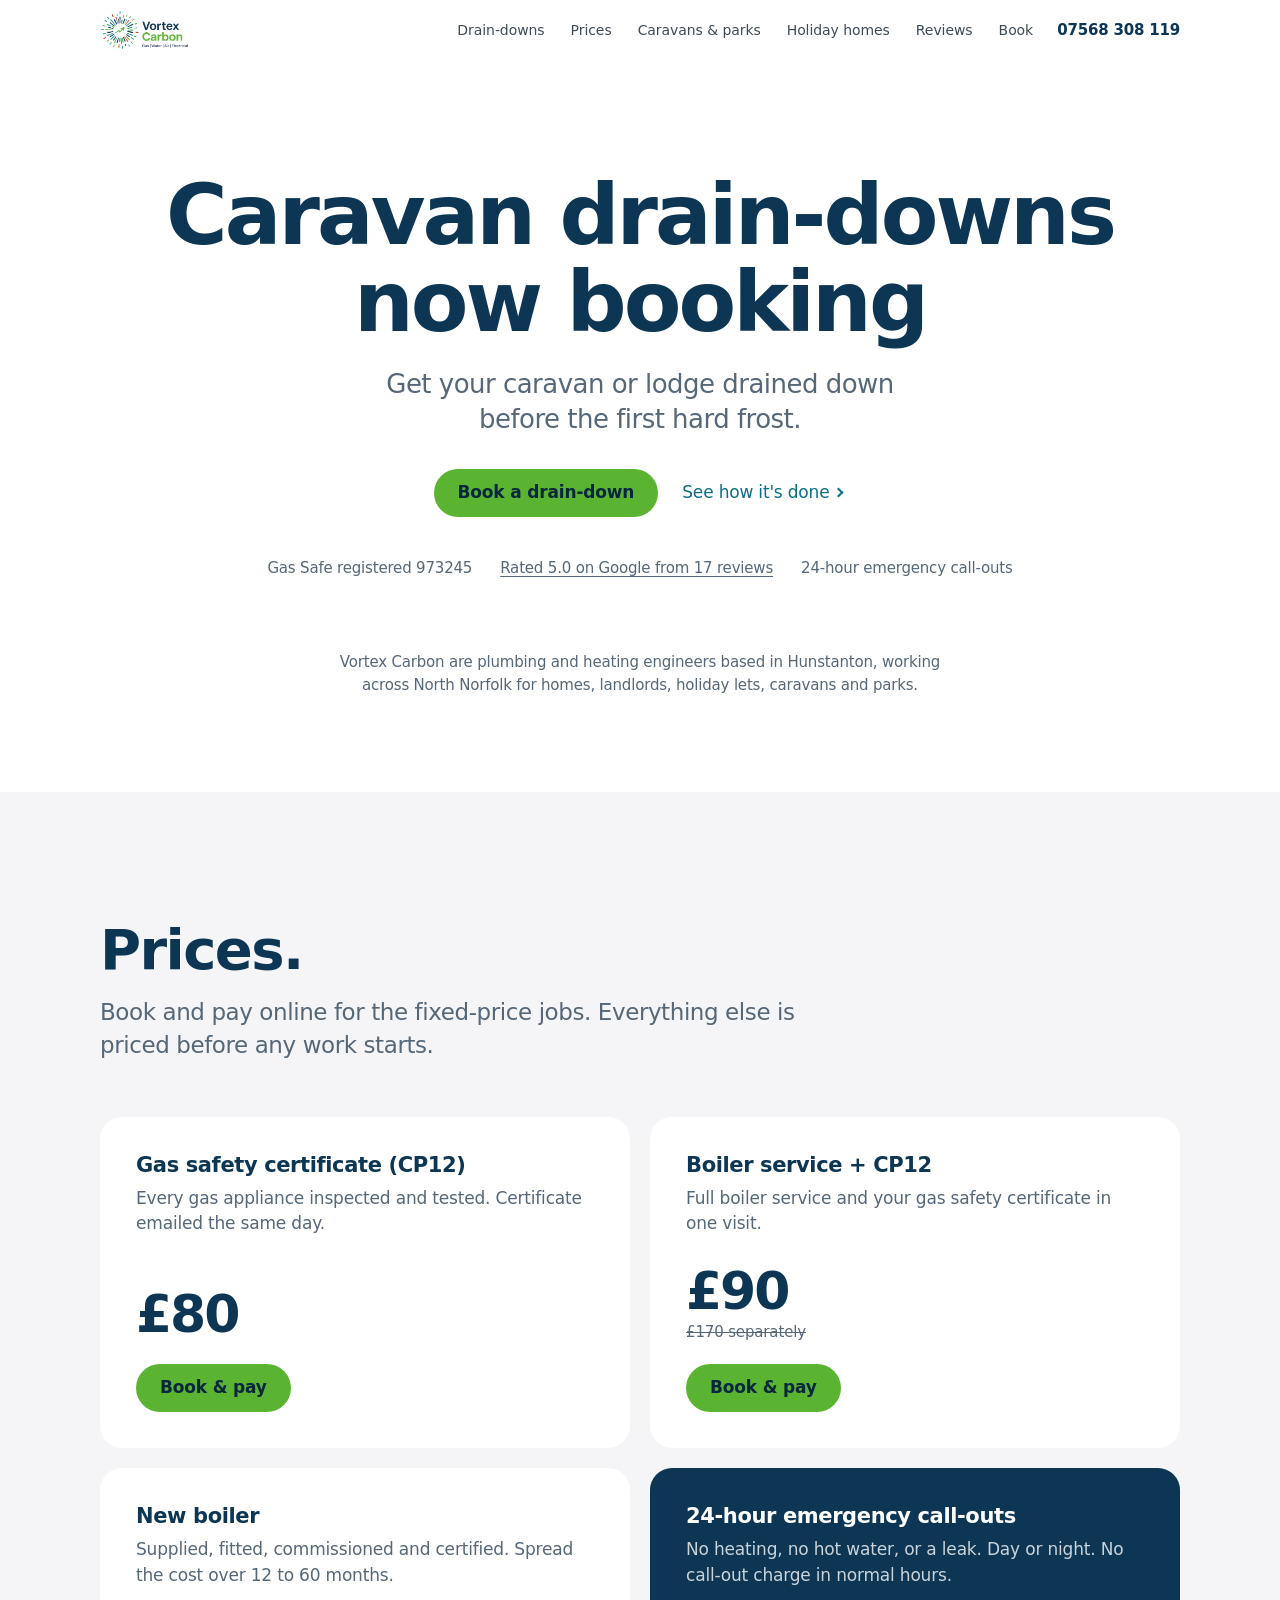
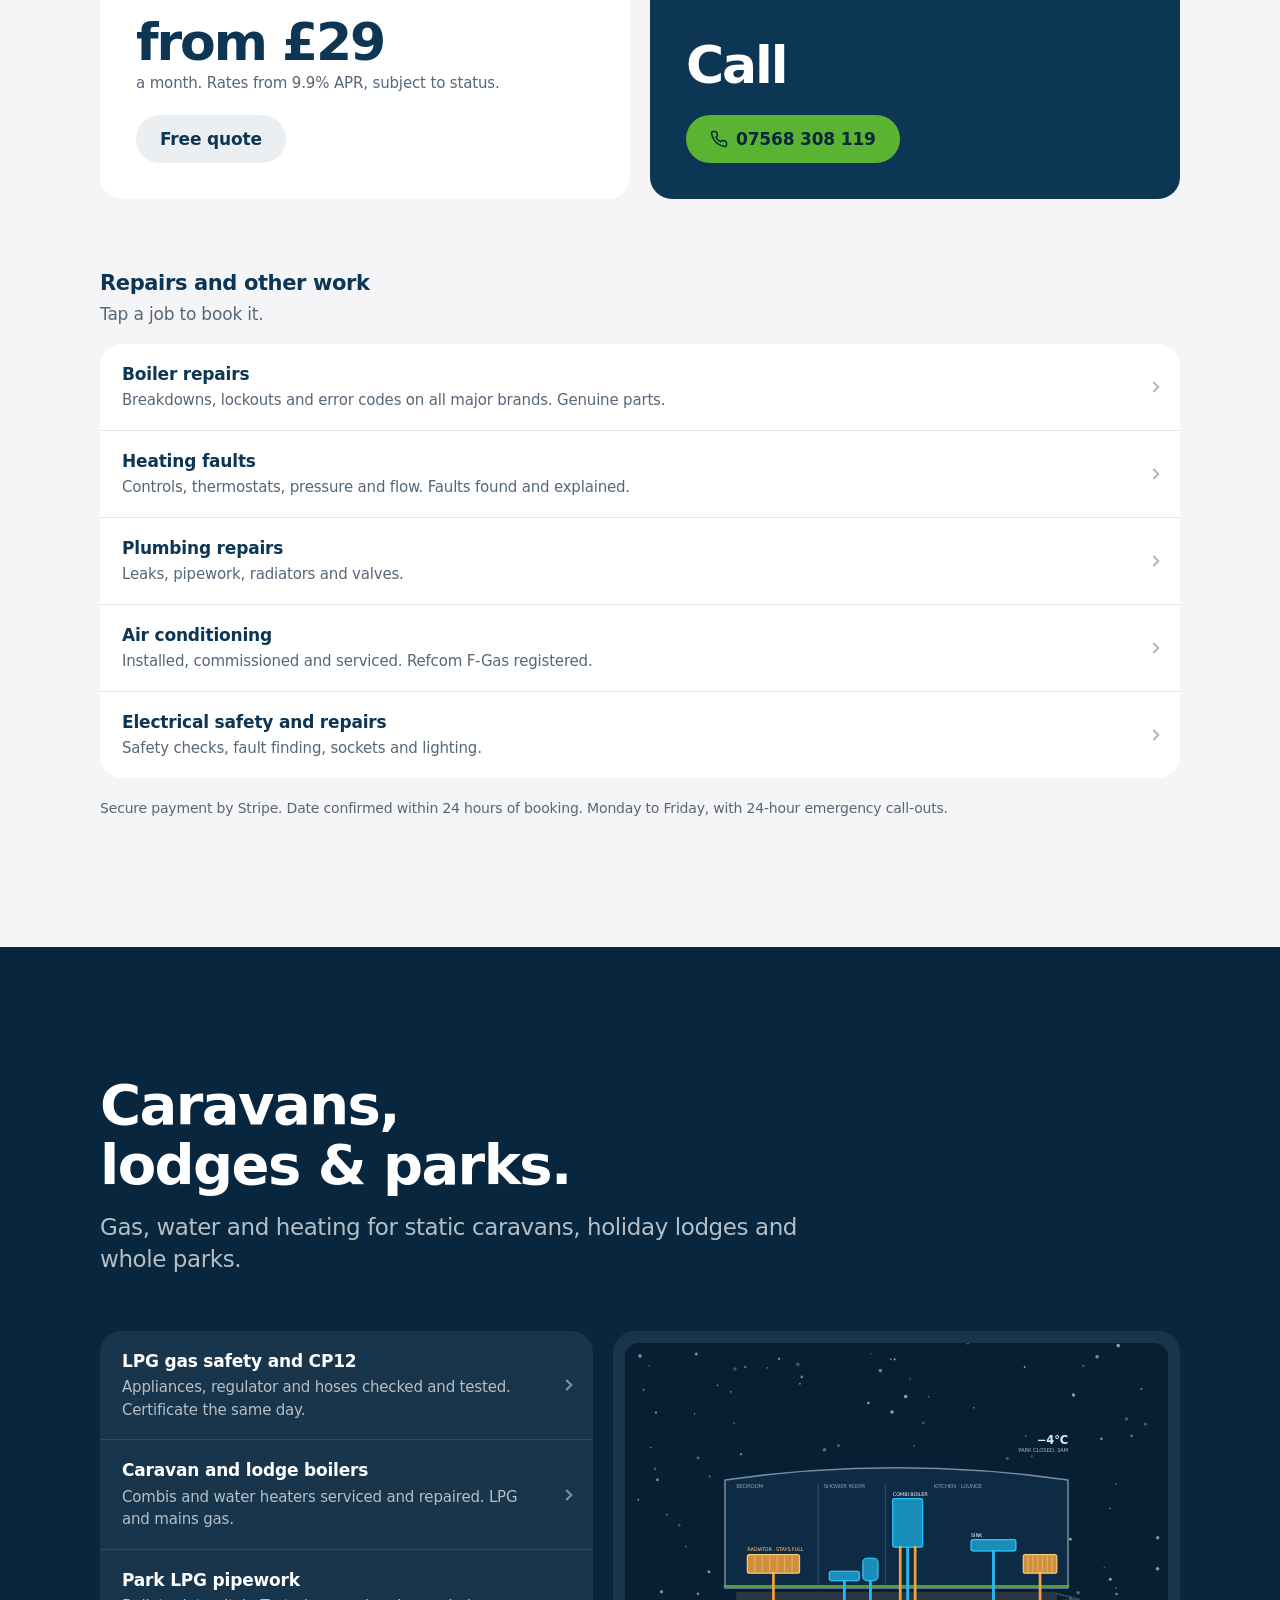
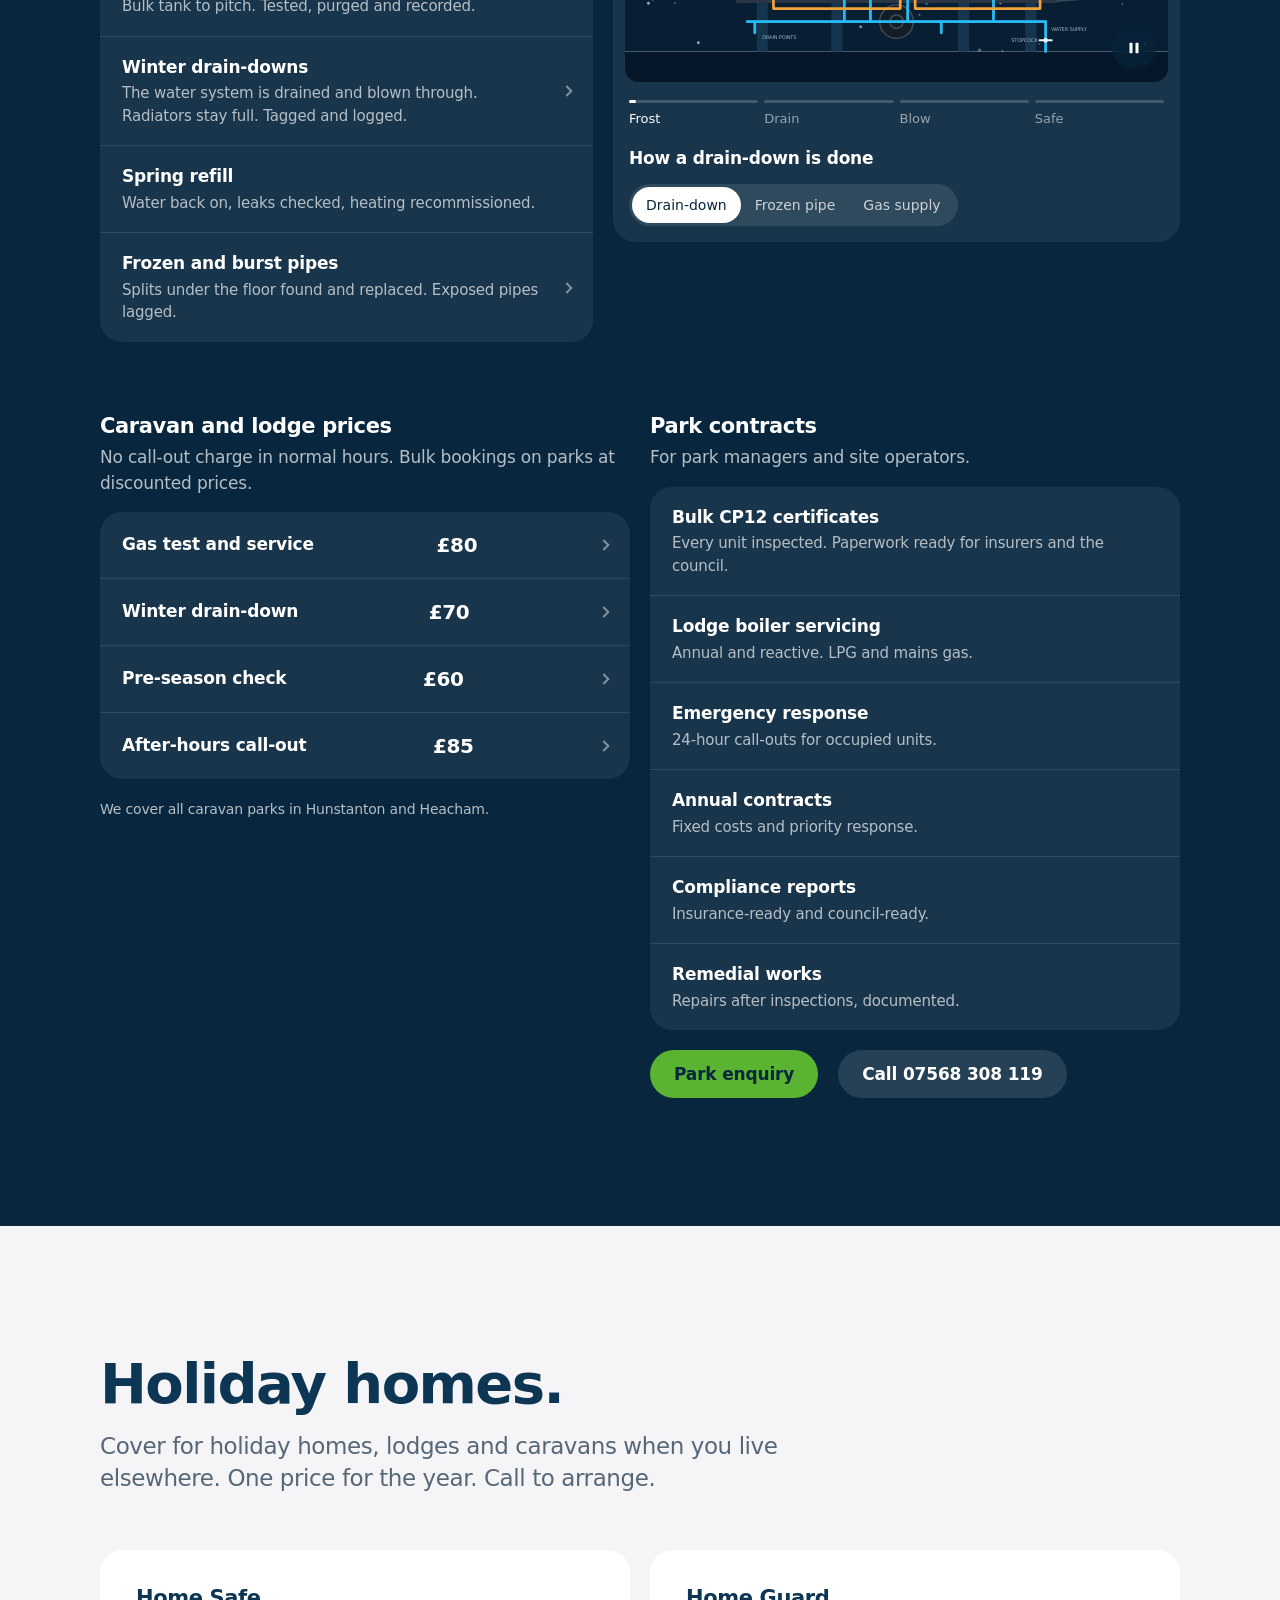
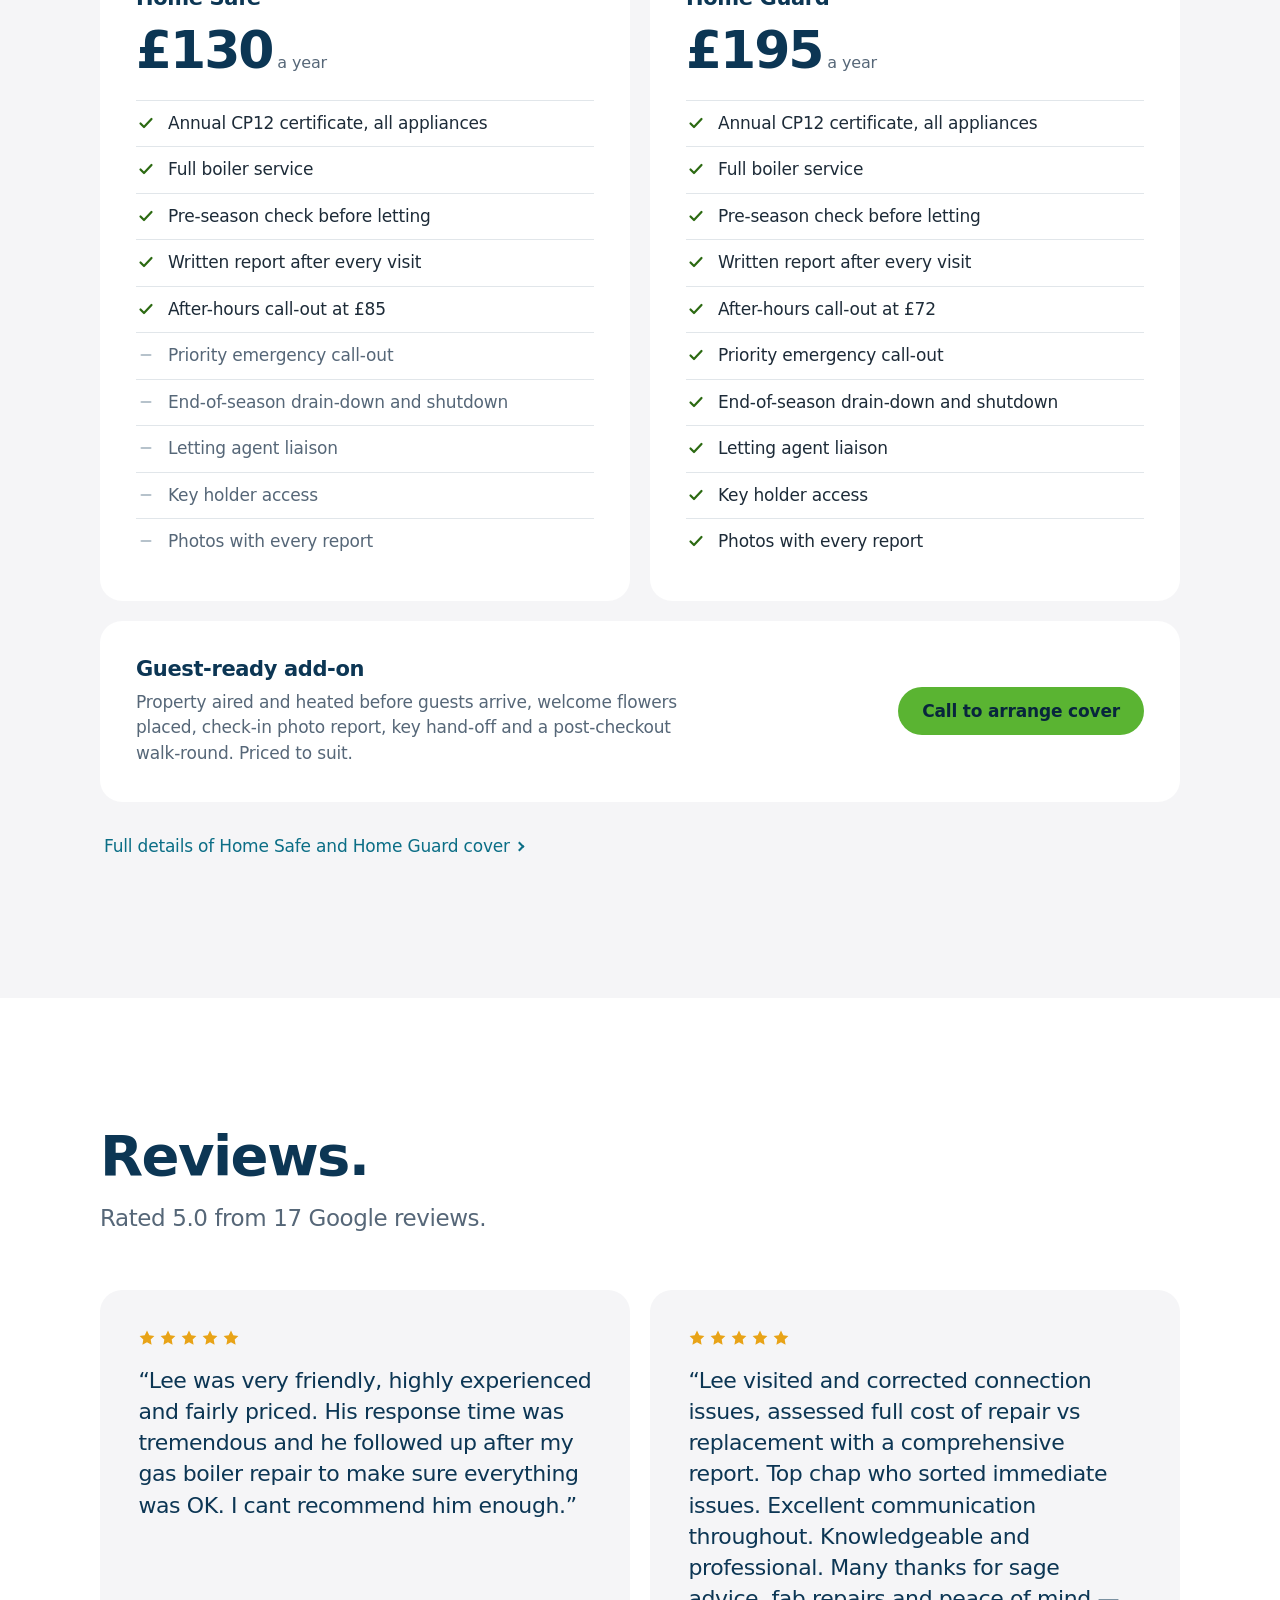
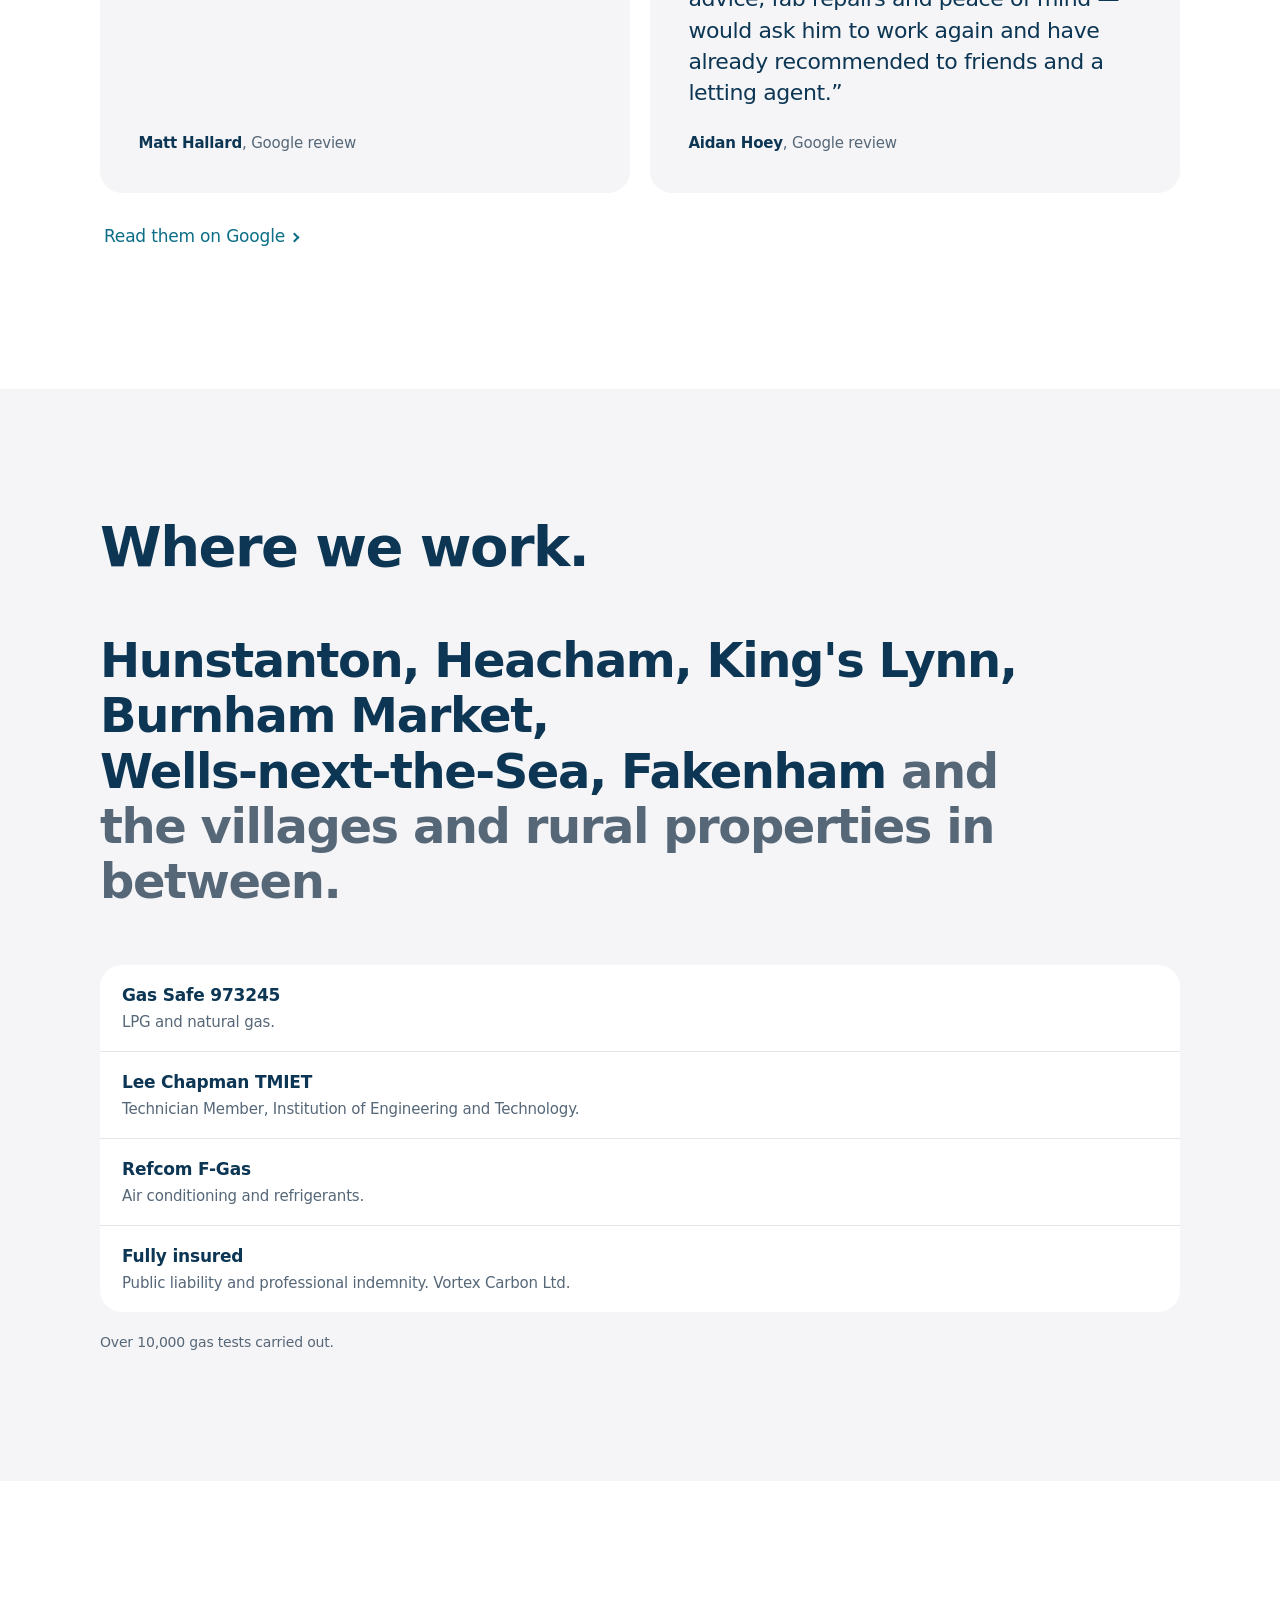
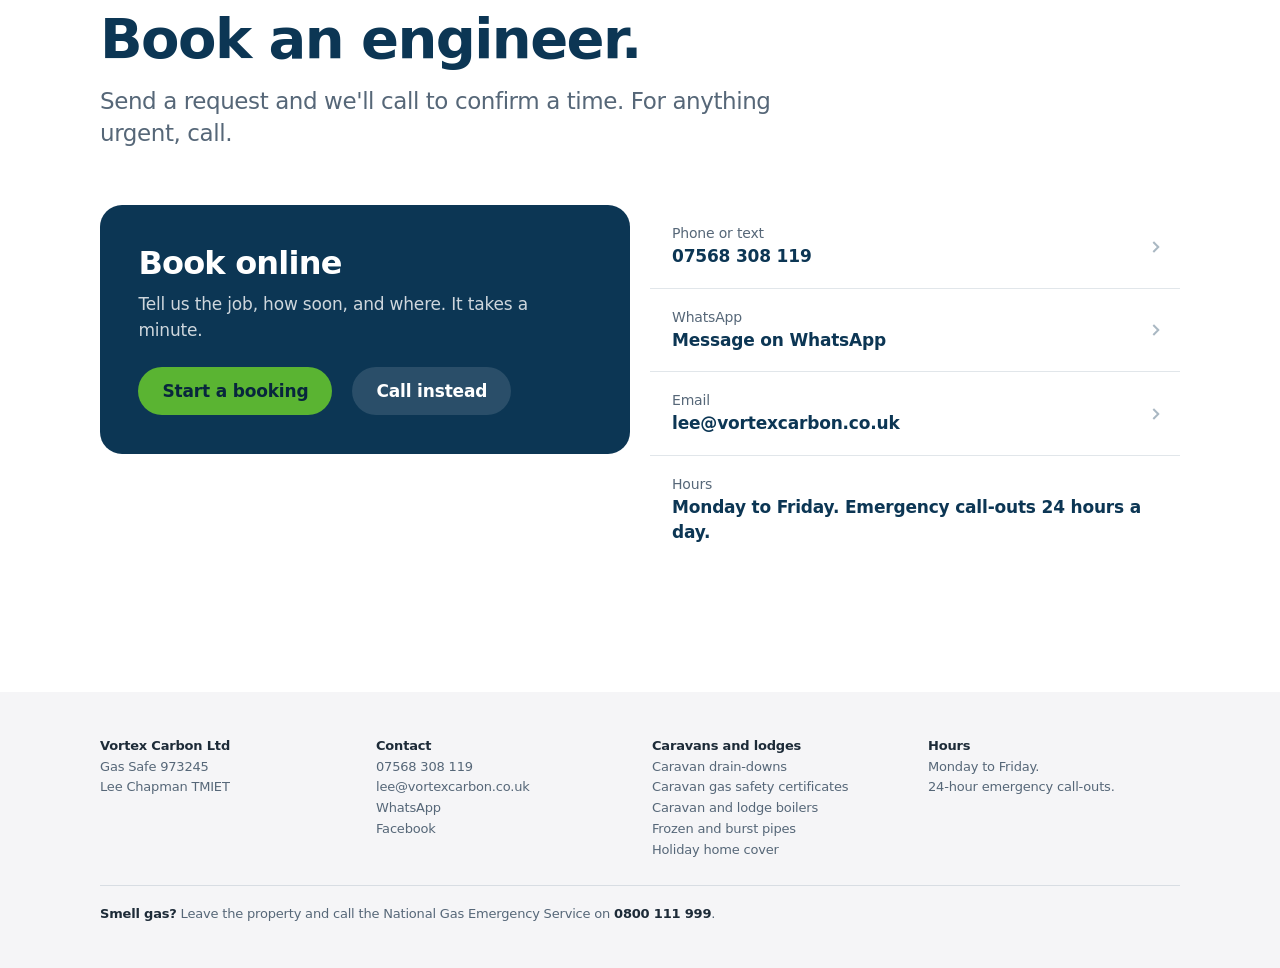
==== commit 93baaa1d: "Add a cookie-free visit counter (GoatCounter) Counts page views on every page, plus taps on Book, Ca" ====
--- a/index.html
+++ b/index.html
@@ -1115,5 +1115,15 @@
 
 </script>
 
+<!-- Visit counter (GoatCounter: no cookies, no personal data). Numbers at vortexcarbon.goatcounter.com -->
+<script data-goatcounter="https://vortexcarbon.goatcounter.com/count" async src="https://gc.zgo.at/count.js"></script>
+<script>
+document.addEventListener('click', e => {
+  const a = e.target.closest('a'); if (!a || !window.goatcounter || !goatcounter.count) return;
+  const h = a.getAttribute('href') || '';
+  const n = h === '#book' ? 'Book tapped' : h.startsWith('tel:') ? 'Call tapped' : h.includes('wa.me') ? 'WhatsApp tapped' : h.includes('buy.stripe.com') ? 'Book and pay tapped' : h.startsWith('mailto:') ? 'Email tapped' : '';
+  if (n) goatcounter.count({ path: n.toLowerCase().replace(/ /g, '-'), title: n, event: true });
+});
+</script>
 </body>
 </html>
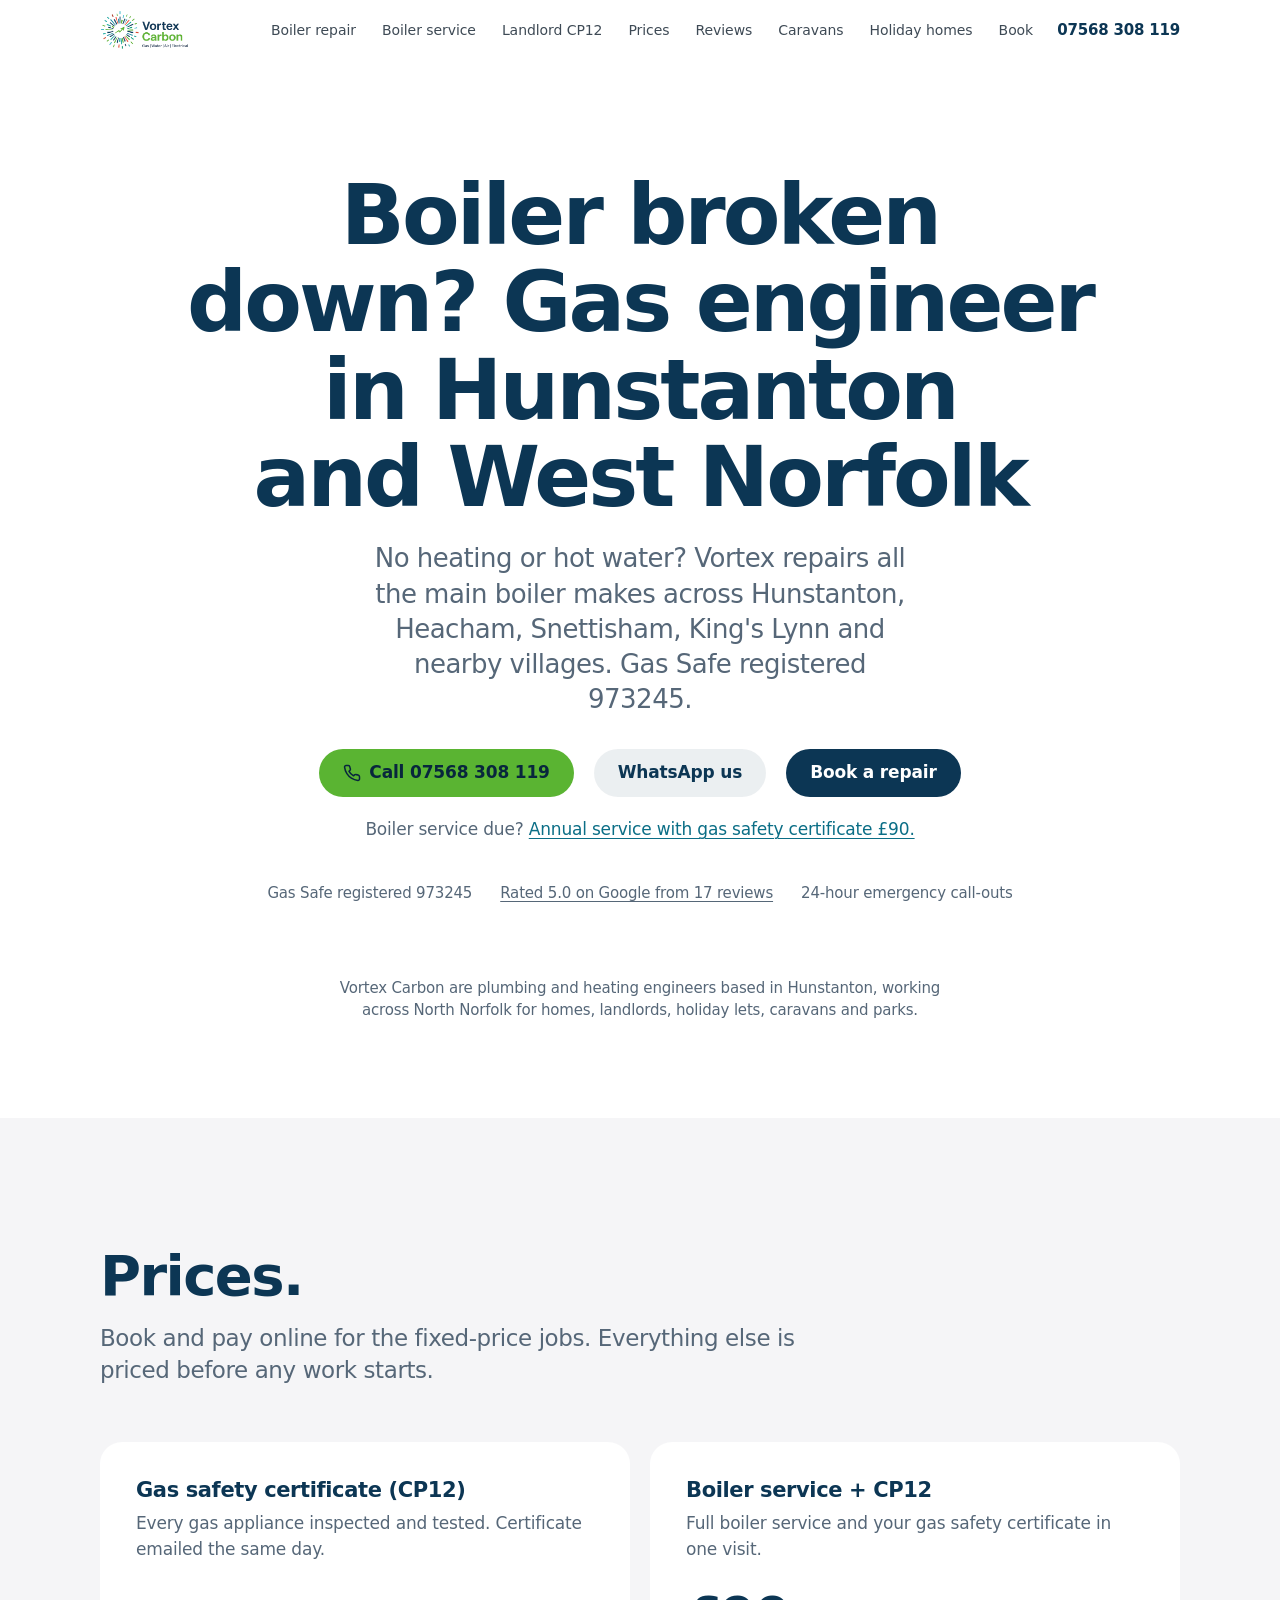
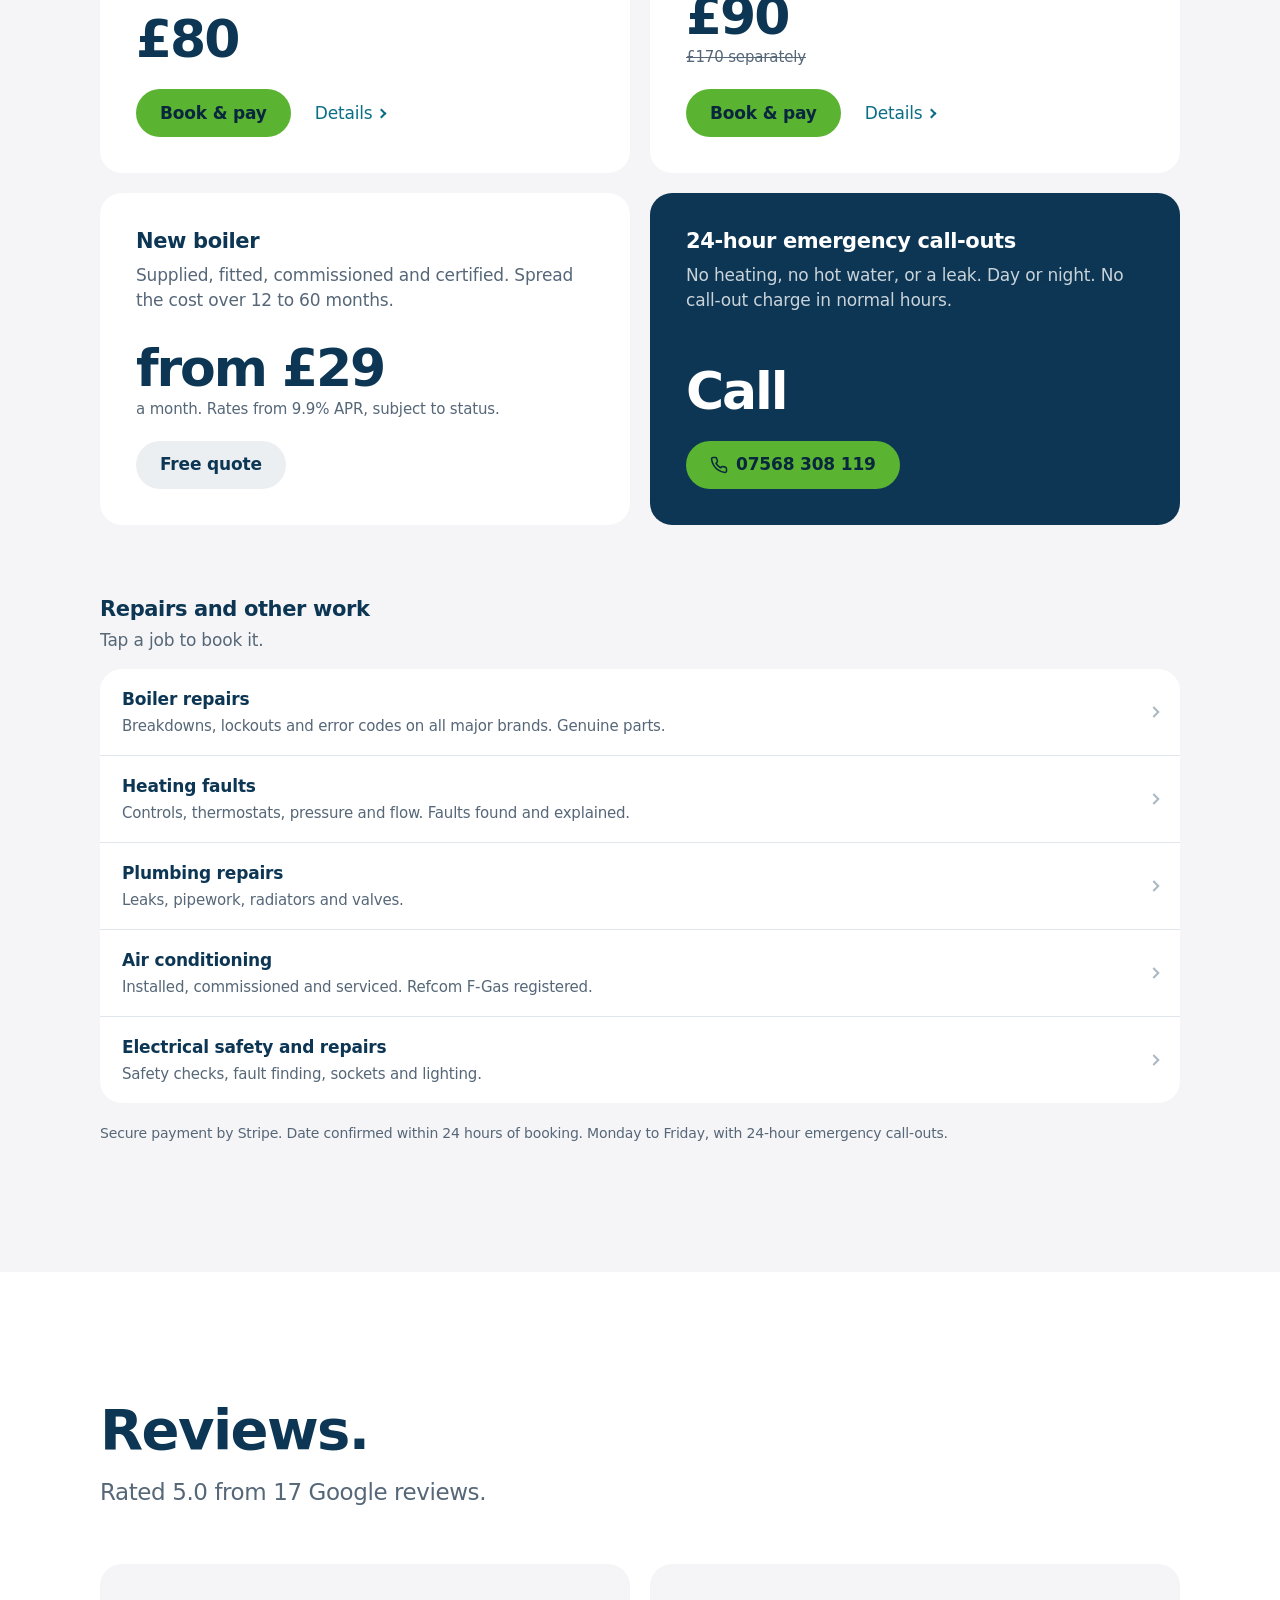
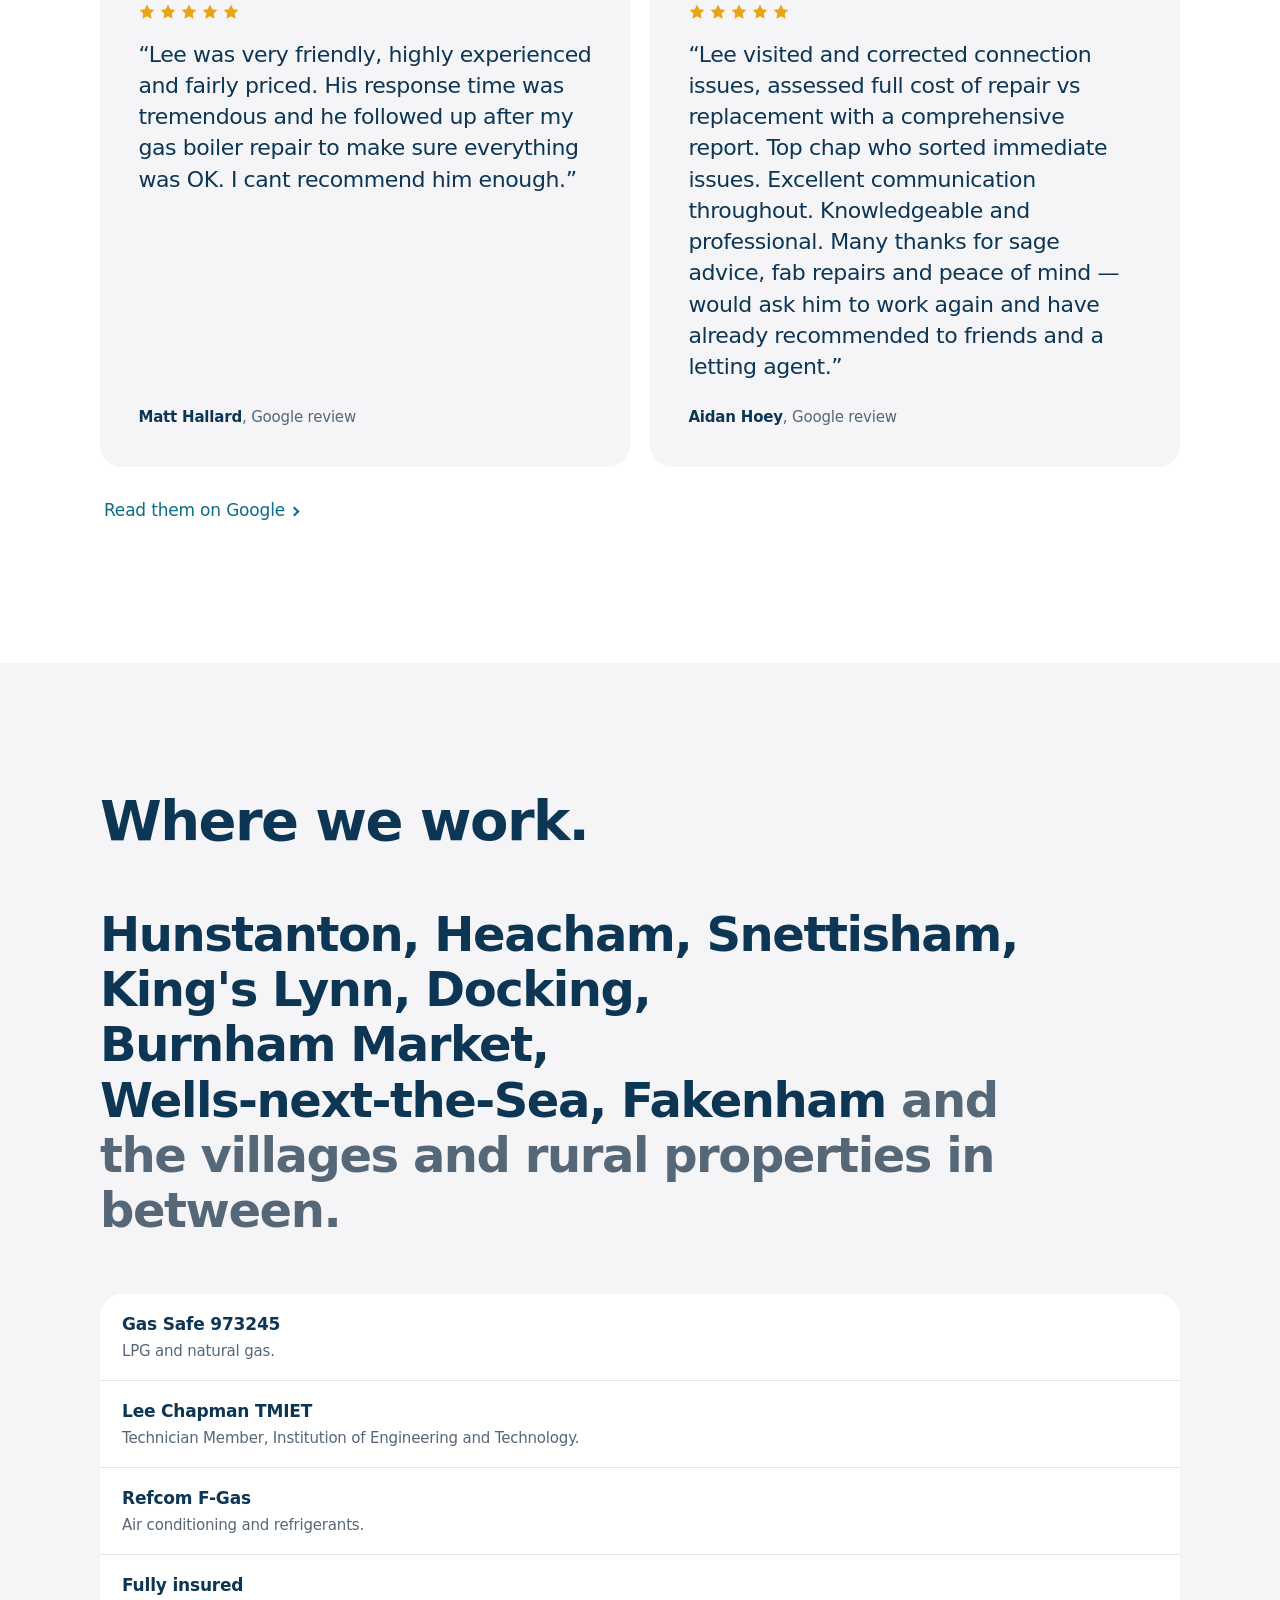
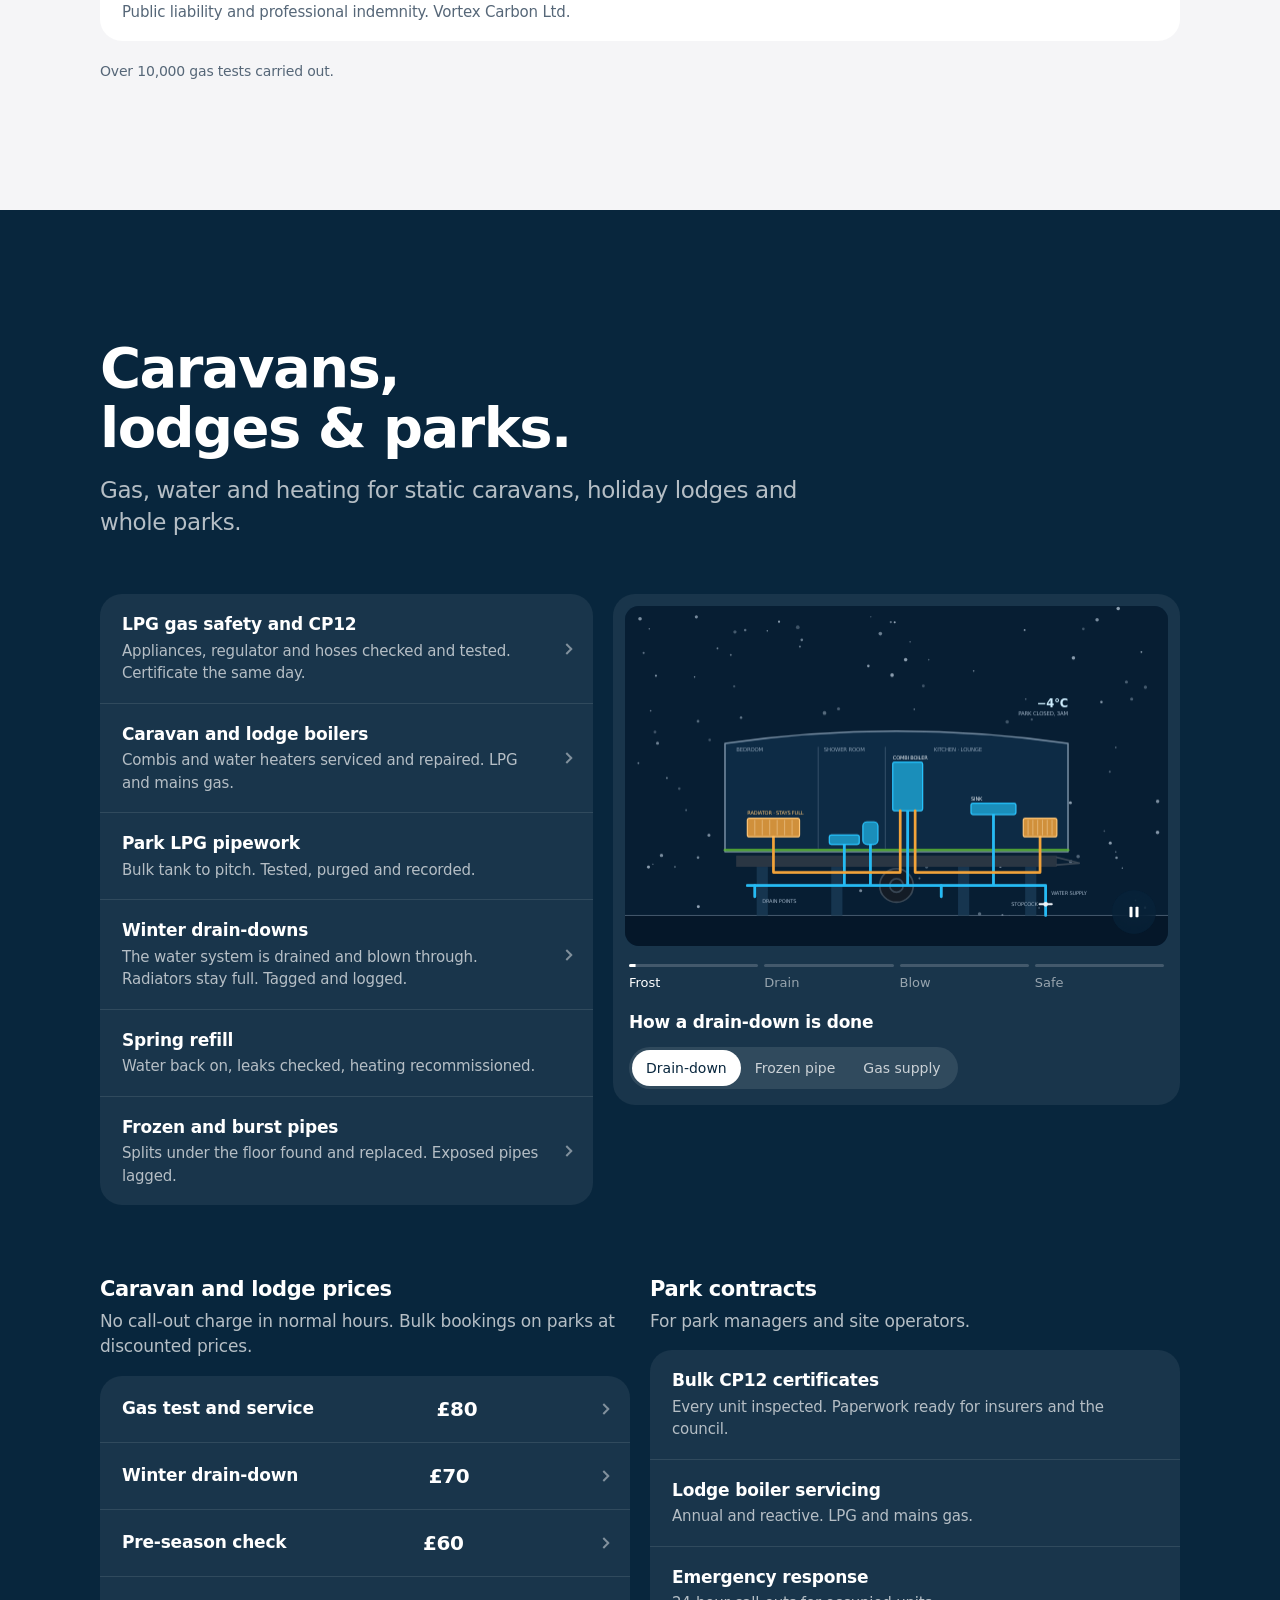
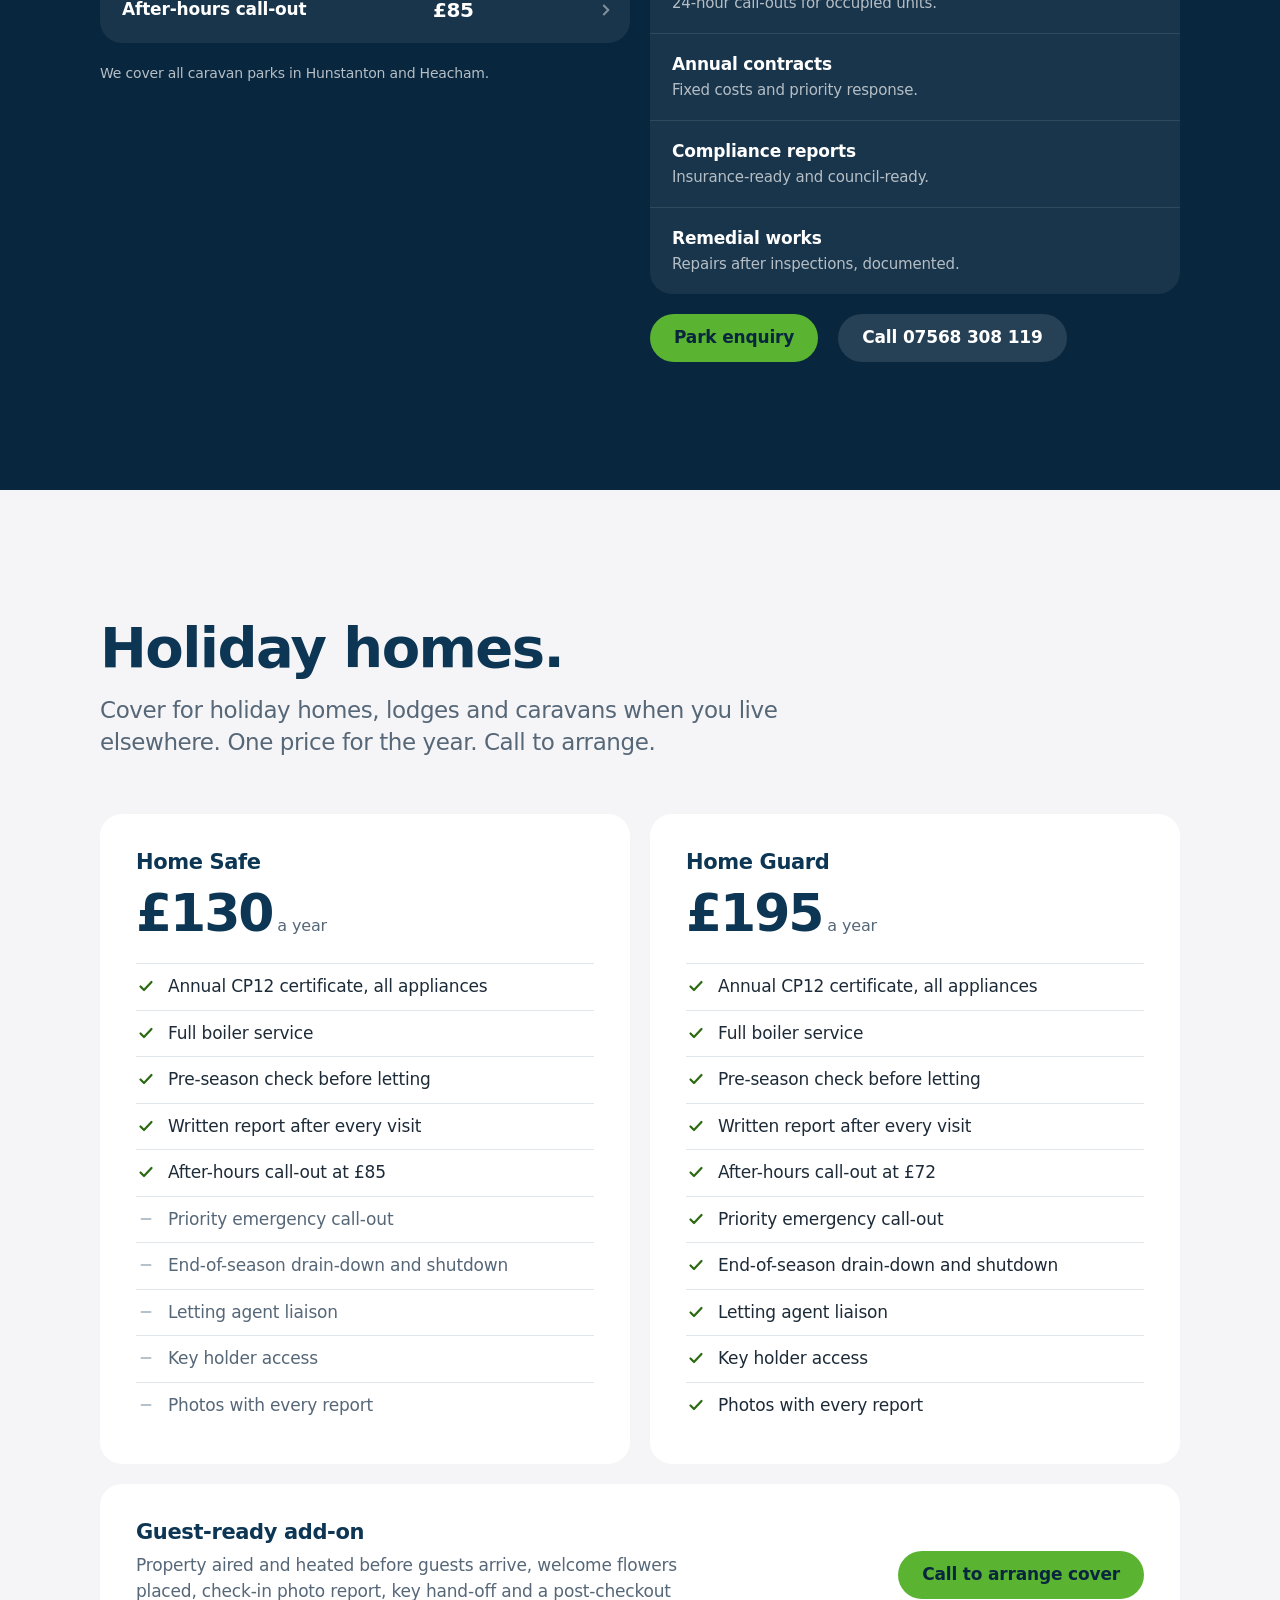
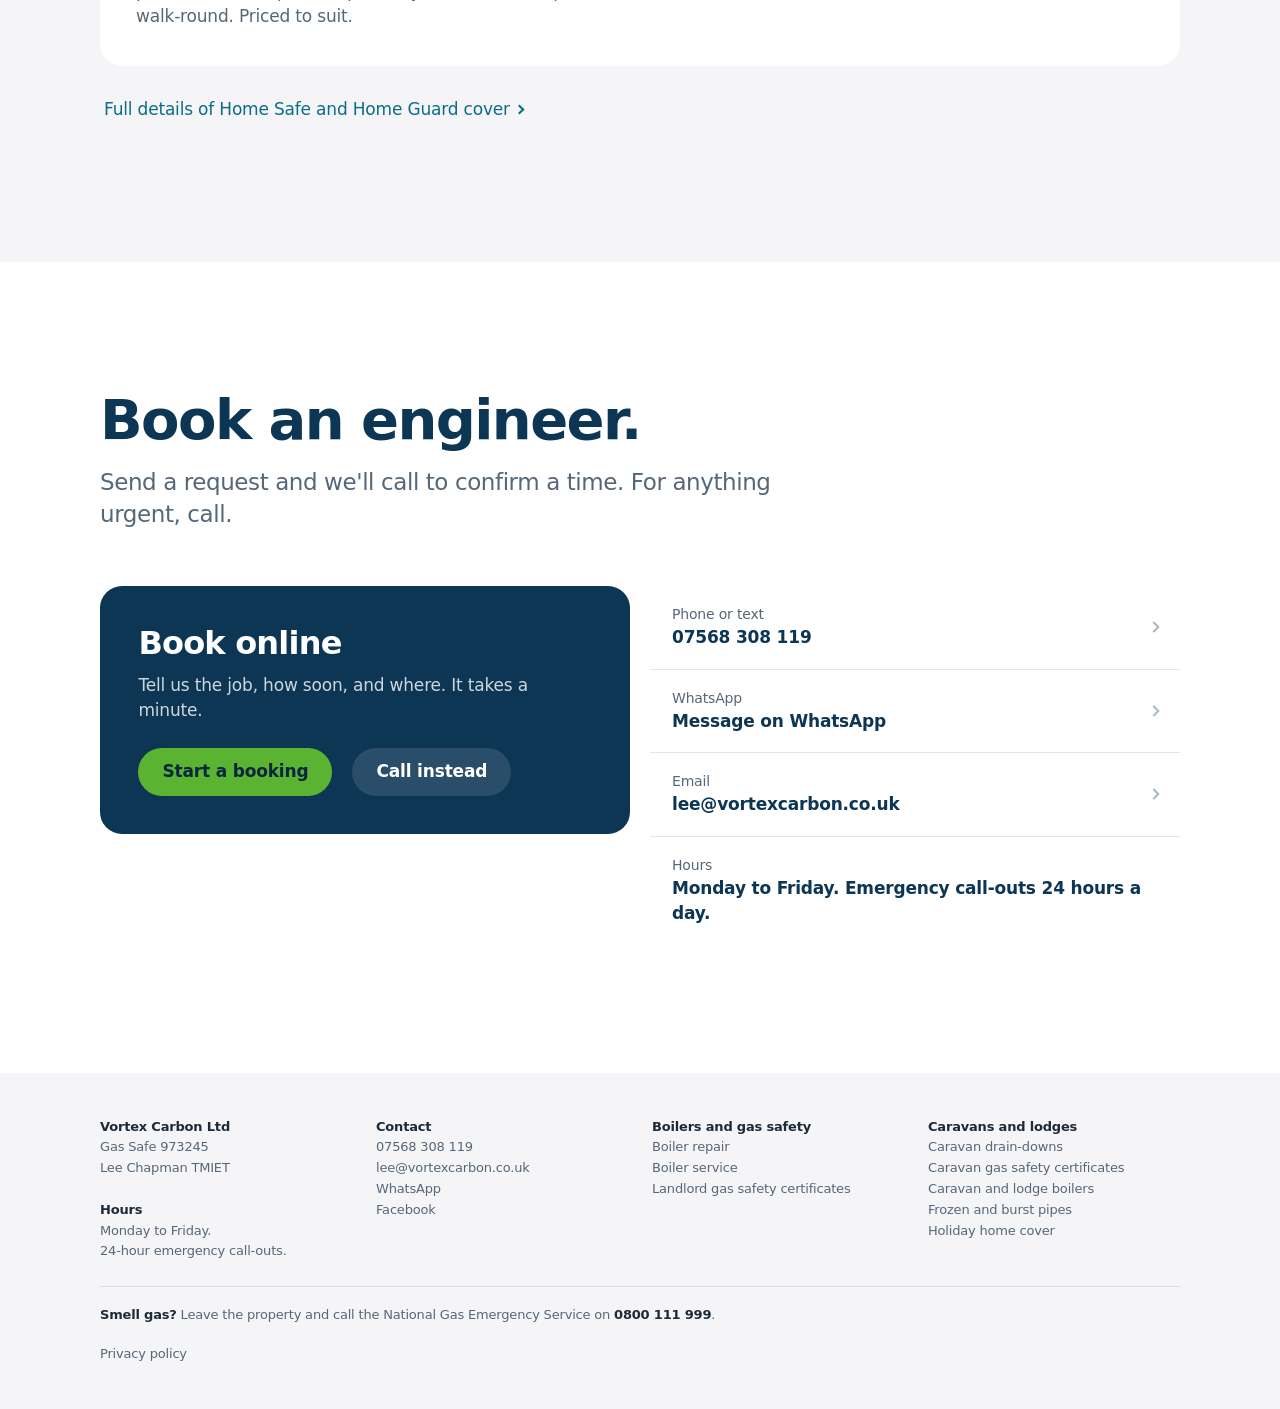
==== commit 22ca420b: "Lead with boiler repairs, add boiler and CP12 pages, send bookings directly - Homepage hero now lead" ====
--- a/index.html
+++ b/index.html
@@ -6,15 +6,15 @@
 <link rel="canonical" href="https://vortexcarbon.co.uk/">
 <meta property="og:type" content="website">
 <meta property="og:site_name" content="Vortex Carbon">
-<meta property="og:title" content="Gas Engineer Hunstanton: Boilers &amp; Caravans | Vortex Carbon">
-<meta property="og:description" content="Gas Safe registered plumbing and heating in North Norfolk: boilers, CP12 certificates, plumbing and air conditioning, plus specialist caravan, lodge and park services. Call 07568 308 119.">
+<meta property="og:title" content="Boiler Repair and Gas Engineer in Hunstanton and King&#x27;s Lynn | Vortex Carbon">
+<meta property="og:description" content="Boiler repairs, boiler servicing and gas safety certificates in Hunstanton, Heacham, Snettisham, King&#x27;s Lynn and West Norfolk. Gas Safe registered 973245. Call 07568 308 119.">
 <meta property="og:image" content="https://vortexcarbon.co.uk/og-image.png">
 <meta property="og:url" content="https://vortexcarbon.co.uk/">
 <meta name="twitter:card" content="summary_large_image">
 <link rel="apple-touch-icon" href="/apple-touch-icon.png">
-<script type="application/ld+json">{"@context": "https://schema.org", "@type": ["Plumber", "HVACBusiness"], "name": "Vortex Carbon Ltd", "url": "https://vortexcarbon.co.uk/", "telephone": "+447568308119", "email": "lee@vortexcarbon.co.uk", "image": "https://vortexcarbon.co.uk/og-image.png", "description": "Gas Safe registered plumbing and heating engineer in Hunstanton and North Norfolk, with specialist services for static caravans, holiday lodges and parks: drain-downs, LPG gas safety certificates and boiler servicing.", "areaServed": ["Hunstanton", "Heacham", "Snettisham", "King's Lynn", "Burnham Market", "Wells-next-the-Sea", "Fakenham", "North Norfolk"], "sameAs": ["https://www.facebook.com/profile.php?id=61589798134793"], "openingHours": "Mo-Fr", "aggregateRating": {"@type": "AggregateRating", "ratingValue": "5.0", "reviewCount": "17"}, "@id": "https://vortexcarbon.co.uk/#business", "logo": "https://vortexcarbon.co.uk/logo.webp", "address": {"@type": "PostalAddress", "addressLocality": "Hunstanton", "addressRegion": "Norfolk", "addressCountry": "GB"}, "knowsAbout": ["Static caravan drain-down", "LPG gas safety certificate", "Caravan boiler service", "Holiday lodge boiler service", "Frozen and burst pipe repair", "Boiler servicing", "Air conditioning"], "hasOfferCatalog": {"@type": "OfferCatalog", "name": "Caravan, lodge and home services", "itemListElement": [{"@type": "Offer", "price": "70", "priceCurrency": "GBP", "itemOffered": {"@type": "Service", "name": "Caravan and lodge winter drain-down"}, "url": "https://vortexcarbon.co.uk/caravan-drain-down/"}, {"@type": "Offer", "price": "80", "priceCurrency": "GBP", "itemOffered": {"@type": "Service", "name": "Caravan gas test and service with gas safety certificate"}, "url": "https://vortexcarbon.co.uk/caravan-gas-safety-certificate/"}, {"@type": "Offer", "price": "60", "priceCurrency": "GBP", "itemOffered": {"@type": "Service", "name": "Caravan and lodge pre-season check"}}, {"@type": "Offer", "price": "85", "priceCurrency": "GBP", "itemOffered": {"@type": "Service", "name": "After-hours call-out"}, "url": "https://vortexcarbon.co.uk/caravan-lodge-boiler-service/"}, {"@type": "Offer", "price": "130", "priceCurrency": "GBP", "itemOffered": {"@type": "Service", "name": "Home Safe holiday home cover (per year)"}, "url": "https://vortexcarbon.co.uk/holiday-home-cover/"}, {"@type": "Offer", "price": "195", "priceCurrency": "GBP", "itemOffered": {"@type": "Service", "name": "Home Guard holiday home cover (per year)"}, "url": "https://vortexcarbon.co.uk/holiday-home-cover/"}, {"@type": "Offer", "price": "80", "priceCurrency": "GBP", "itemOffered": {"@type": "Service", "name": "Gas safety certificate (CP12)"}}, {"@type": "Offer", "price": "90", "priceCurrency": "GBP", "itemOffered": {"@type": "Service", "name": "Boiler service and CP12"}}]}}</script>
-<title>Gas Engineer Hunstanton: Boilers &amp; Caravans | Vortex Carbon</title>
-<meta name="description" content="Gas Safe engineer in Hunstanton, Heacham and North Norfolk. Boiler servicing, CP12 certificates, caravan drain-downs £70 and gas tests £80. Call 07568 308 119.">
+<script type="application/ld+json">{"@context": "https://schema.org", "@type": ["Plumber", "HVACBusiness"], "name": "Vortex Carbon Ltd", "url": "https://vortexcarbon.co.uk/", "telephone": "+447568308119", "email": "lee@vortexcarbon.co.uk", "image": "https://vortexcarbon.co.uk/og-image.png", "description": "Gas Safe registered gas engineer in Hunstanton, West Norfolk: boiler repairs, boiler servicing and landlord gas safety certificates across Hunstanton, Heacham, Snettisham, King's Lynn and nearby villages, plus services for static caravans, holiday lodges and parks.", "areaServed": ["Hunstanton", "Heacham", "Snettisham", "King's Lynn", "Docking", "Burnham Market", "Wells-next-the-Sea", "Fakenham", "West Norfolk", "North Norfolk"], "sameAs": ["https://www.facebook.com/profile.php?id=61589798134793"], "openingHours": "Mo-Fr", "aggregateRating": {"@type": "AggregateRating", "ratingValue": "5.0", "reviewCount": "17"}, "@id": "https://vortexcarbon.co.uk/#business", "logo": "https://vortexcarbon.co.uk/logo.webp", "address": {"@type": "PostalAddress", "addressLocality": "Hunstanton", "addressRegion": "Norfolk", "addressCountry": "GB"}, "knowsAbout": ["Boiler repair", "Boiler servicing", "Landlord gas safety certificate (CP12)", "Static caravan drain-down", "LPG gas safety certificate", "Caravan boiler service", "Holiday lodge boiler service", "Frozen and burst pipe repair", "Air conditioning"], "hasOfferCatalog": {"@type": "OfferCatalog", "name": "Caravan, lodge and home services", "itemListElement": [{"@type": "Offer", "price": "70", "priceCurrency": "GBP", "itemOffered": {"@type": "Service", "name": "Caravan and lodge winter drain-down"}, "url": "https://vortexcarbon.co.uk/caravan-drain-down/"}, {"@type": "Offer", "price": "80", "priceCurrency": "GBP", "itemOffered": {"@type": "Service", "name": "Caravan gas test and service with gas safety certificate"}, "url": "https://vortexcarbon.co.uk/caravan-gas-safety-certificate/"}, {"@type": "Offer", "price": "60", "priceCurrency": "GBP", "itemOffered": {"@type": "Service", "name": "Caravan and lodge pre-season check"}}, {"@type": "Offer", "price": "85", "priceCurrency": "GBP", "itemOffered": {"@type": "Service", "name": "After-hours call-out"}, "url": "https://vortexcarbon.co.uk/caravan-lodge-boiler-service/"}, {"@type": "Offer", "price": "130", "priceCurrency": "GBP", "itemOffered": {"@type": "Service", "name": "Home Safe holiday home cover (per year)"}, "url": "https://vortexcarbon.co.uk/holiday-home-cover/"}, {"@type": "Offer", "price": "195", "priceCurrency": "GBP", "itemOffered": {"@type": "Service", "name": "Home Guard holiday home cover (per year)"}, "url": "https://vortexcarbon.co.uk/holiday-home-cover/"}, {"@type": "Offer", "price": "80", "priceCurrency": "GBP", "itemOffered": {"@type": "Service", "name": "Landlord gas safety certificate (CP12)"}, "url": "https://vortexcarbon.co.uk/landlord-gas-safety-certificate/"}, {"@type": "Offer", "price": "90", "priceCurrency": "GBP", "itemOffered": {"@type": "Service", "name": "Annual boiler service with gas safety certificate"}, "url": "https://vortexcarbon.co.uk/boiler-service/"}]}}</script>
+<title>Boiler Repair and Gas Engineer in Hunstanton and King&#x27;s Lynn | Vortex Carbon</title>
+<meta name="description" content="Boiler broken down? Vortex repairs all the main boiler makes in Hunstanton, Heacham, Snettisham, King&#x27;s Lynn and nearby villages. Boiler service with gas safety certificate £90. Gas Safe 973245.">
 <meta name="theme-color" content="#FFFFFF">
 <link rel="icon" type="image/png" href="[data-uri]">
 <style>
@@ -66,6 +66,8 @@
 .logo img{height:40px;width:auto}
 .top nav{display:flex;gap:26px;margin-left:auto;font-size:.875rem;letter-spacing:-.005em}
 .top nav a{text-decoration:none;color:var(--text);opacity:.85}
+.top nav a{white-space:nowrap}
+@media (max-width:1180px){ .top nav{gap:16px;margin-right:16px} }
 .top nav a:hover{opacity:1}
 .top .tel{font-weight:650;font-size:.9375rem;text-decoration:none;color:var(--navy)}
 @media (max-width:980px){ .top nav{display:none} .top .tel{margin-left:auto} }
@@ -74,6 +76,8 @@
 .open{padding-block:clamp(56px,9vw,112px) clamp(56px,8vw,96px);text-align:center}
 #latest .say{max-width:34rem;margin:20px auto 0;font-size:clamp(1.25rem,2.2vw,1.625rem);line-height:1.35;letter-spacing:-.02em;color:var(--soft)}
 #latest .row{justify-content:center;margin-top:32px}
+#latest .next{margin-top:20px;font-size:1.0625rem;color:var(--soft)}
+#latest .next a{color:#0B6E86;font-weight:500}
 .trust{display:flex;flex-wrap:wrap;justify-content:center;gap:8px 28px;margin-top:40px;font-size:.9375rem;color:var(--soft)}
 .trust a{color:inherit}
 .who{max-width:38rem;margin:clamp(48px,7vw,72px) auto 0;font-size:.9375rem;color:var(--soft)}
@@ -234,6 +238,9 @@
 .done[hidden]{display:none}
 .done h3:focus{outline:none}
 .done p{margin:6px 0 12px;color:var(--soft)}
+#form [hidden]{display:none!important}
+.priv{margin:12px 0 0;font-size:.875rem;color:var(--soft)}
+.priv a{color:inherit}
 .done pre{margin:0 0 16px;white-space:pre-wrap;font:400 .9375rem/1.5 var(--f);color:var(--text)}
 
 /* footer */
@@ -277,11 +284,13 @@
   <div class="wrap">
     <a class="logo" href="#top" aria-label="Vortex Carbon, back to top"><img src="[data-uri]" alt="Vortex Carbon: Gas, Water, Air, Electrical" width="91" height="40"></a>
     <nav aria-label="Main">
-      <a href="#drain-downs" data-film="drain">Drain-downs</a>
+      <a href="/boiler-repair/">Boiler repair</a>
+      <a href="/boiler-service/">Boiler service</a>
+      <a href="/landlord-gas-safety-certificate/">Landlord CP12</a>
       <a href="#prices">Prices</a>
-      <a href="#caravans">Caravans &amp; parks</a>
+      <a href="#reviews">Reviews</a>
+      <a href="#caravans">Caravans</a>
       <a href="#cover">Holiday homes</a>
-      <a href="#reviews">Reviews</a>
       <a href="#book">Book</a>
     </nav>
     <a class="tel" href="tel:+447568308119">07568 308 119</a>
@@ -292,9 +301,10 @@
   <div class="open">
     <div class="wrap">
       <div id="latest">
-        <h1>Caravan <span class="nw">drain-downs</span> now booking</h1>
-        <p class="say">Get your caravan or lodge drained down before the first hard frost.</p>
-        <div class="row"><a class="btn go" href="#book" data-svc="Winter drain-down">Book a drain-down</a><a class="more" id="watch" href="#drain-downs" data-film="drain">See how it's done</a></div>
+        <h1>Boiler broken down? Gas engineer in Hunstanton and <span class="nw">West Norfolk</span></h1>
+        <p class="say">No heating or hot water? Vortex repairs all the main boiler makes across Hunstanton, Heacham, Snettisham, <span class="nw">King's Lynn</span> and nearby villages. Gas Safe registered 973245.</p>
+        <div class="row"><a class="btn go" href="tel:+447568308119"><svg><use href="#i-phone"/></svg>Call 07568 308 119</a><a class="btn soft" href="https://wa.me/447568308119">WhatsApp us</a><a class="btn" href="#book" data-svc="Boiler repair">Book a repair</a></div>
+        <p class="next">Boiler service due? <a href="/boiler-service/">Annual service with gas safety certificate £90.</a></p>
       </div>
       <p class="trust"><span>Gas Safe registered 973245</span><a href="#reviews">Rated 5.0 on Google from 17 reviews</a><span>24-hour emergency call-outs</span></p>
       <p class="who">Vortex Carbon are plumbing and heating engineers based in Hunstanton, working across North Norfolk for homes, landlords, holiday lets, caravans and parks.</p>
@@ -305,8 +315,8 @@
     <div class="wrap">
       <div class="head"><h2>Prices.</h2><p>Book and pay online for the fixed-price jobs. Everything else is priced before any work starts.</p></div>
       <div class="tiles swipe" data-dots="pd">
-        <div class="tile"><h3>Gas safety certificate (CP12)</h3><p>Every gas appliance inspected and tested. Certificate emailed the same day.</p><p class="p">£80</p><div class="row"><a class="btn go" href="https://buy.stripe.com/4gMeVf2Xi5UE2F3b5s2Ry02" target="_blank" rel="noopener">Book &amp; pay</a></div></div>
-        <div class="tile"><h3>Boiler service + CP12</h3><p>Full boiler service and your gas safety certificate in one visit.</p><p class="p">£90<small><s>£170 separately</s></small></p><div class="row"><a class="btn go" href="https://buy.stripe.com/00wdRb8hC1EocfDc9w2Ry01" target="_blank" rel="noopener">Book &amp; pay</a></div></div>
+        <div class="tile"><h3>Gas safety certificate (CP12)</h3><p>Every gas appliance inspected and tested. Certificate emailed the same day.</p><p class="p">£80</p><div class="row"><a class="btn go" href="https://buy.stripe.com/4gMeVf2Xi5UE2F3b5s2Ry02" target="_blank" rel="noopener">Book &amp; pay</a><a class="more" href="/landlord-gas-safety-certificate/">Details</a></div></div>
+        <div class="tile"><h3>Boiler service + CP12</h3><p>Full boiler service and your gas safety certificate in one visit.</p><p class="p">£90<small><s>£170 separately</s></small></p><div class="row"><a class="btn go" href="https://buy.stripe.com/00wdRb8hC1EocfDc9w2Ry01" target="_blank" rel="noopener">Book &amp; pay</a><a class="more" href="/boiler-service/">Details</a></div></div>
         <div class="tile"><h3>New boiler</h3><p>Supplied, fitted, commissioned and certified. Spread the cost over 12 to 60 months.</p><p class="p">from £29<small>a month. Rates from 9.9% APR, subject to status.</small></p><div class="row"><a class="btn soft" href="tel:+447568308119">Free quote</a></div></div>
         <div class="tile dk"><h3>24-hour emergency <span class="nw">call-outs</span></h3><p>No heating, no hot water, or a leak. Day or night. No call-out charge in normal hours.</p><p class="p">Call</p><div class="row"><a class="btn go" href="tel:+447568308119"><svg><use href="#i-phone"/></svg>07568 308 119</a></div></div>
       </div>
@@ -314,13 +324,39 @@
 
       <div class="sub"><h3>Repairs and other work</h3><p>Tap a job to book it.</p></div>
       <ul class="list">
-        <li><a href="#book" data-svc="Boiler repair"><span><span class="t">Boiler repairs</span><span class="d">Breakdowns, lockouts and error codes on all major brands. Genuine parts.</span></span></a></li>
+        <li><a href="/boiler-repair/"><span><span class="t">Boiler repairs</span><span class="d">Breakdowns, lockouts and error codes on all major brands. Genuine parts.</span></span></a></li>
         <li><a href="#book" data-svc="Heating fault"><span><span class="t">Heating faults</span><span class="d">Controls, thermostats, pressure and flow. Faults found and explained.</span></span></a></li>
         <li><a href="#book" data-svc="Plumbing repair"><span><span class="t">Plumbing repairs</span><span class="d">Leaks, pipework, radiators and valves.</span></span></a></li>
         <li><a href="#book" data-svc="Air conditioning"><span><span class="t">Air conditioning</span><span class="d">Installed, commissioned and serviced. Refcom F-Gas registered.</span></span></a></li>
         <li><a href="#book" data-svc="Electrical"><span><span class="t">Electrical safety and repairs</span><span class="d">Safety checks, fault finding, sockets and lighting.</span></span></a></li>
       </ul>
       <p class="small">Secure payment by Stripe. Date confirmed within 24 hours of booking. Monday to Friday, with 24-hour emergency call-outs.</p>
+    </div>
+  </section>
+
+  <section id="reviews">
+    <div class="wrap">
+      <div class="head"><h2>Reviews.</h2><p>Rated 5.0 from 17 Google reviews.</p></div>
+      <div class="quotes swipe" data-dots="rd">
+        <figure class="quote"><span class="stars" role="img" aria-label="5 stars"><svg><use href="#i-star"/></svg><svg><use href="#i-star"/></svg><svg><use href="#i-star"/></svg><svg><use href="#i-star"/></svg><svg><use href="#i-star"/></svg></span><blockquote>“Lee was very friendly, highly experienced and fairly priced. His response time was tremendous and he followed up after my gas boiler repair to make sure everything was OK. I cant recommend him enough.”</blockquote><figcaption><b>Matt Hallard</b>, Google review</figcaption></figure>
+        <figure class="quote"><span class="stars" role="img" aria-label="5 stars"><svg><use href="#i-star"/></svg><svg><use href="#i-star"/></svg><svg><use href="#i-star"/></svg><svg><use href="#i-star"/></svg><svg><use href="#i-star"/></svg></span><blockquote>“Lee visited and corrected connection issues, assessed full cost of repair vs replacement with a comprehensive report. Top chap who sorted immediate issues. Excellent communication throughout. Knowledgeable and professional. Many thanks for sage advice, fab repairs and peace of mind — would ask him to work again and have already recommended to friends and a letting agent.”</blockquote><figcaption><b>Aidan Hoey</b>, Google review</figcaption></figure>
+      </div>
+      <div class="dots" id="rd" aria-hidden="true"></div>
+      <p style="margin-top:20px"><a class="more" href="https://www.google.com/search?q=Vortex+Carbon+Ltd+reviews" target="_blank" rel="noopener">Read them on Google</a></p>
+    </div>
+  </section>
+
+  <section class="alt" id="areas">
+    <div class="wrap">
+      <div class="head"><h2>Where we work.</h2></div>
+      <p class="towns">Hunstanton, Heacham, Snettisham, <span class="nw">King's Lynn</span>, Docking, <span class="nw">Burnham Market</span>, <span class="nw">Wells-next-the-Sea</span>, Fakenham <span class="v">and the villages and rural properties in between.</span></p>
+      <ul class="list creds">
+        <li><div><span><span class="t">Gas Safe 973245</span><span class="d">LPG and natural gas.</span></span></div></li>
+        <li><div><span><span class="t">Lee Chapman TMIET</span><span class="d">Technician Member, Institution of Engineering and Technology.</span></span></div></li>
+        <li><div><span><span class="t">Refcom F-Gas</span><span class="d">Air conditioning and refrigerants.</span></span></div></li>
+        <li><div><span><span class="t">Fully insured</span><span class="d">Public liability and professional indemnity. Vortex Carbon Ltd.</span></span></div></li>
+      </ul>
+      <p class="small">Over 10,000 gas tests carried out.</p>
     </div>
   </section>
 
@@ -412,32 +448,6 @@
     </div>
   </section>
 
-  <section id="reviews">
-    <div class="wrap">
-      <div class="head"><h2>Reviews.</h2><p>Rated 5.0 from 17 Google reviews.</p></div>
-      <div class="quotes swipe" data-dots="rd">
-        <figure class="quote"><span class="stars" role="img" aria-label="5 stars"><svg><use href="#i-star"/></svg><svg><use href="#i-star"/></svg><svg><use href="#i-star"/></svg><svg><use href="#i-star"/></svg><svg><use href="#i-star"/></svg></span><blockquote>“Lee was very friendly, highly experienced and fairly priced. His response time was tremendous and he followed up after my gas boiler repair to make sure everything was OK. I cant recommend him enough.”</blockquote><figcaption><b>Matt Hallard</b>, Google review</figcaption></figure>
-        <figure class="quote"><span class="stars" role="img" aria-label="5 stars"><svg><use href="#i-star"/></svg><svg><use href="#i-star"/></svg><svg><use href="#i-star"/></svg><svg><use href="#i-star"/></svg><svg><use href="#i-star"/></svg></span><blockquote>“Lee visited and corrected connection issues, assessed full cost of repair vs replacement with a comprehensive report. Top chap who sorted immediate issues. Excellent communication throughout. Knowledgeable and professional. Many thanks for sage advice, fab repairs and peace of mind — would ask him to work again and have already recommended to friends and a letting agent.”</blockquote><figcaption><b>Aidan Hoey</b>, Google review</figcaption></figure>
-      </div>
-      <div class="dots" id="rd" aria-hidden="true"></div>
-      <p style="margin-top:20px"><a class="more" href="https://www.google.com/search?q=Vortex+Carbon+Ltd+reviews" target="_blank" rel="noopener">Read them on Google</a></p>
-    </div>
-  </section>
-
-  <section class="alt" id="areas">
-    <div class="wrap">
-      <div class="head"><h2>Where we work.</h2></div>
-      <p class="towns">Hunstanton, Heacham, <span class="nw">King's Lynn</span>, <span class="nw">Burnham Market</span>, <span class="nw">Wells-next-the-Sea</span>, Fakenham <span class="v">and the villages and rural properties in between.</span></p>
-      <ul class="list creds">
-        <li><div><span><span class="t">Gas Safe 973245</span><span class="d">LPG and natural gas.</span></span></div></li>
-        <li><div><span><span class="t">Lee Chapman TMIET</span><span class="d">Technician Member, Institution of Engineering and Technology.</span></span></div></li>
-        <li><div><span><span class="t">Refcom F-Gas</span><span class="d">Air conditioning and refrigerants.</span></span></div></li>
-        <li><div><span><span class="t">Fully insured</span><span class="d">Public liability and professional indemnity. Vortex Carbon Ltd.</span></span></div></li>
-      </ul>
-      <p class="small">Over 10,000 gas tests carried out.</p>
-    </div>
-  </section>
-
   <section id="book">
     <div class="wrap">
       <div class="head"><h2>Book an engineer.</h2><p>Send a request and we'll call to confirm a time. For anything urgent, call.</p></div>
@@ -459,7 +469,9 @@
       <div id="sheet" role="dialog" aria-modal="true" aria-labelledby="sheetH">
         <div class="grab" aria-hidden="true"><i></i></div>
         <div class="sh"><h3 id="sheetH">Book an engineer</h3><button type="button" class="x" id="closeBk" aria-label="Close"><svg viewBox="0 0 14 14" fill="none" stroke="currentColor" stroke-width="2" stroke-linecap="round"><path d="M2 2l10 10M12 2 2 12"/></svg></button></div>
-        <form id="form" novalidate>
+        <form id="form" name="booking" method="POST" data-netlify="true" netlify-honeypot="company" novalidate>
+          <input type="hidden" name="form-name" value="booking">
+          <p class="hp" hidden><label>Leave this empty <input name="company" tabindex="-1" autocomplete="off"></label></p>
           <div class="f" id="fSvc"><label for="svc">What do you need?</label>
             <select id="svc" name="service">
               <option value="">Choose one</option>
@@ -486,11 +498,12 @@
           </div>
           <div class="f"><label for="nt">Details <span style="font-weight:500;color:var(--soft)">(optional)</span></label><textarea id="nt" name="notes"></textarea></div>
           <button class="btn go" type="submit" id="send">Send request</button>
+          <p class="priv">We only use these details to arrange your job. <a href="/privacy/">Privacy policy</a></p>
           <div class="done" id="done" hidden>
-            <h3 id="doneH" tabindex="-1">Nearly done</h3>
-            <p id="doneP">Send these details by email and we'll call to confirm a time.</p>
+            <h3 id="doneH" tabindex="-1">Request sent</h3>
+            <p id="doneP">Thank you. We'll call you to confirm a time.</p>
             <pre id="sum"></pre>
-            <div class="row"><a class="btn go" id="mail" href="#">Send by email</a><button class="btn soft" type="button" id="copy">Copy details</button></div>
+            <div class="row" id="fallback" hidden><a class="btn go" href="tel:+447568308119">Call 07568 308 119</a><a class="btn soft" id="mail" href="#">Email instead</a></div>
           </div>
         </form>
       </div>
@@ -501,12 +514,13 @@
 <footer>
   <div class="wrap">
     <div class="cols">
-      <div><b>Vortex Carbon Ltd</b><br>Gas Safe 973245<br>Lee Chapman TMIET</div>
+      <div><b>Vortex Carbon Ltd</b><br>Gas Safe 973245<br>Lee Chapman TMIET<br><br><b>Hours</b><br>Monday to Friday.<br>24-hour emergency call-outs.</div>
       <div><b>Contact</b><br><a href="tel:+447568308119">07568 308 119</a><br><a href="mailto:lee@vortexcarbon.co.uk">lee@vortexcarbon.co.uk</a><br><a href="https://wa.me/447568308119">WhatsApp</a><br><a href="https://www.facebook.com/profile.php?id=61589798134793">Facebook</a></div>
+      <div><b>Boilers and gas safety</b><br><a href="/boiler-repair/">Boiler repair</a><br><a href="/boiler-service/">Boiler service</a><br><a href="/landlord-gas-safety-certificate/">Landlord gas safety certificates</a></div>
       <div><b>Caravans and lodges</b><br><a href="/caravan-drain-down/">Caravan drain-downs</a><br><a href="/caravan-gas-safety-certificate/">Caravan gas safety certificates</a><br><a href="/caravan-lodge-boiler-service/">Caravan and lodge boilers</a><br><a href="/caravan-frozen-burst-pipes/">Frozen and burst pipes</a><br><a href="/holiday-home-cover/">Holiday home cover</a></div>
-      <div><b>Hours</b><br>Monday to Friday.<br>24-hour emergency call-outs.</div>
     </div>
     <p class="gasline"><b>Smell gas?</b> Leave the property and call the National Gas Emergency Service on <b>0800 111 999</b>.</p>
+    <p class="gasline"><a href="/privacy/">Privacy policy</a></p>
   </div>
 </footer>
 
@@ -923,26 +937,6 @@
   document.addEventListener('touchstart', () => {}, { passive: true }); /* lets :active fire on touch-down in Safari */
   Films_Q.logo = new Image(); Films_Q.logo.src = document.querySelector('.top .logo img').src;
 
-  /* the opening changes by season. To change the wording, edit SEASONS. */
-  const SEASONS = {
-    drain:   { months: [10, 11, 12], h: 'Caravan drain-downs now booking', p: 'Get your caravan or lodge drained down before the first hard frost.', go: ['#book', 'Book a drain-down', 'Winter drain-down'], film: 'drain' },
-    frost:   { months: [1], h: 'Frozen or burst pipe?', p: 'Splits under caravans, lodges and homes found and replaced. Call for the quickest response.', go: ['#book', 'Book a repair', 'Frozen or burst pipe'], film: 'freeze' },
-    spring:  { months: [2, 3, 4], h: 'Spring refills now booking', p: 'Water back on, leaks checked and heating recommissioned before the season starts.', go: ['#book', 'Book a refill', 'Spring refill'] },
-    cp12:    { months: [5, 6, 7, 8], h: 'Gas safety certificates £80', p: 'Every gas appliance inspected and tested. Certificate emailed the same day.', go: ['https://buy.stripe.com/4gMeVf2Xi5UE2F3b5s2Ry02', 'Book & pay £80'], film: 'pipe' },
-    service: { months: [9], h: 'Boiler service + CP12 £90', p: 'Get your boiler serviced before winter, with your gas safety certificate in the same visit.', go: ['https://buy.stripe.com/00wdRb8hC1EocfDc9w2Ry01', 'Book & pay £90'] }
-  };
-  const month = new Date().getMonth() + 1;
-  const season = Object.values(SEASONS).find(x => x.months.includes(month));
-  if (season && season !== SEASONS.drain) {
-    const L = $('#latest'), [href, label, svc] = season.go;
-    L.querySelector('h1').innerHTML = season.h.replace(/(\S+-\S+)/g, '<span class="nw">$1</span>');
-    L.querySelector('.say').textContent = season.p;
-    const b = L.querySelector('.btn.go'); b.href = href; b.textContent = label;
-    if (svc) b.dataset.svc = svc; else delete b.dataset.svc;
-    if (href.startsWith('http')) { b.target = '_blank'; b.rel = 'noopener'; }
-    const w = $('#watch'); if (season.film) w.dataset.film = season.film; else w.remove();
-  }
-
   /* header edge appears only once content is under it */
   const hdr = $('#hdr'), onScroll = () => hdr.classList.toggle('edge', scrollY > 4);
   addEventListener('scroll', onScroll, { passive: true }); onScroll();
@@ -1084,8 +1078,8 @@
   const gas = () => { const v = form.when.value; $('#gas').hidden = v !== 'I can smell gas'; };
   form.addEventListener('change', gas);
   const setErr = (f, e, msg) => { $(f).classList.toggle('bad', !!msg); $(e).textContent = msg || ''; return !msg; };
-  const BOOKING_EMAIL = 'lee@vortexcarbon.co.uk', BOOKING_ENDPOINT = '';
-  let text = '';
+  /* Requests go to Netlify Forms (form "booking"), which emails them to lee@vortexcarbon.co.uk. */
+  const BOOKING_EMAIL = 'lee@vortexcarbon.co.uk';
   form.addEventListener('submit', async e => {
     e.preventDefault();
     const ok = [
@@ -1096,21 +1090,28 @@
     ];
     if (ok.includes(false)) { const b = $('.f.bad input, .f.bad select'); if (b) b.focus(); return; }
     const rows = [['Service', $('#svc').value], ['How soon', form.when.value], ['Address', $('#addr').value.trim() || 'Not given'], ['Postcode', $('#pc').value.trim().toUpperCase()], ['Name', $('#nm').value.trim()], ['Phone', $('#ph').value.trim()], ['Details', $('#nt').value.trim() || 'None']];
-    text = rows.map(([k, v]) => `${k}: ${v}`).join('\n');
+    const text = rows.map(([k, v]) => `${k}: ${v}`).join('\n');
+    const send = $('#send'); send.disabled = true; send.textContent = 'Sending…';
+    let sent = false;
+    try {
+      const r = await fetch('/', { method: 'POST', headers: { 'Content-Type': 'application/x-www-form-urlencoded' }, body: new URLSearchParams(new FormData(form)).toString() });
+      sent = r.ok;
+    } catch (err) { sent = false; }
+    send.disabled = false; send.textContent = 'Send request';
     $('#sum').textContent = text;
-    $('#mail').href = `mailto:${BOOKING_EMAIL}?subject=${encodeURIComponent('Booking request: ' + $('#svc').value)}&body=${encodeURIComponent(text)}`;
-    if (BOOKING_ENDPOINT) {
-      $('#send').disabled = true;
-      try {
-        const r = await fetch(BOOKING_ENDPOINT, { method: 'POST', headers: { 'Content-Type': 'application/json', Accept: 'application/json' }, body: JSON.stringify(Object.fromEntries(rows)) });
-        if (!r.ok) throw new Error(r.status);
-        $('#doneH').textContent = 'Request sent'; $('#doneP').textContent = "Thanks. We'll call to confirm a time."; $('#mail').parentNode.hidden = true;
-      } catch (err) { $('#doneH').textContent = "That didn't send"; $('#doneP').textContent = 'Send it by email instead, or call 07568 308 119.'; }
-      $('#send').disabled = false;
+    if (sent) {
+      $('#doneH').textContent = 'Request sent';
+      $('#doneP').textContent = `Thank you, ${$('#nm').value.trim().split(' ')[0]}. We've got your request and will call you on ${$('#ph').value.trim()} to confirm a time. For anything urgent, call 07568 308 119.`;
+      $('#fallback').hidden = true; send.hidden = true;
+      if (window.goatcounter && goatcounter.count) goatcounter.count({ path: 'booking-sent', title: 'Booking sent', event: true });
+    } else {
+      $('#doneH').textContent = "That didn't send";
+      $('#doneP').textContent = 'Please call 07568 308 119, or email these details instead.';
+      $('#mail').href = `mailto:${BOOKING_EMAIL}?subject=${encodeURIComponent('Booking request: ' + $('#svc').value)}&body=${encodeURIComponent(text)}`;
+      $('#fallback').hidden = false;
     }
     $('#done').hidden = false; $('#doneH').focus({ preventScroll: true }); $('#done').scrollIntoView({ block: 'end', behavior: matchMedia('(prefers-reduced-motion: reduce)').matches ? 'auto' : 'smooth' });
   });
-  $('#copy').addEventListener('click', async () => { try { await navigator.clipboard.writeText(text); $('#copy').textContent = 'Copied'; } catch (e) { $('#copy').textContent = 'Copy failed'; } setTimeout(() => $('#copy').textContent = 'Copy details', 2000); });
 })();
 
 </script>
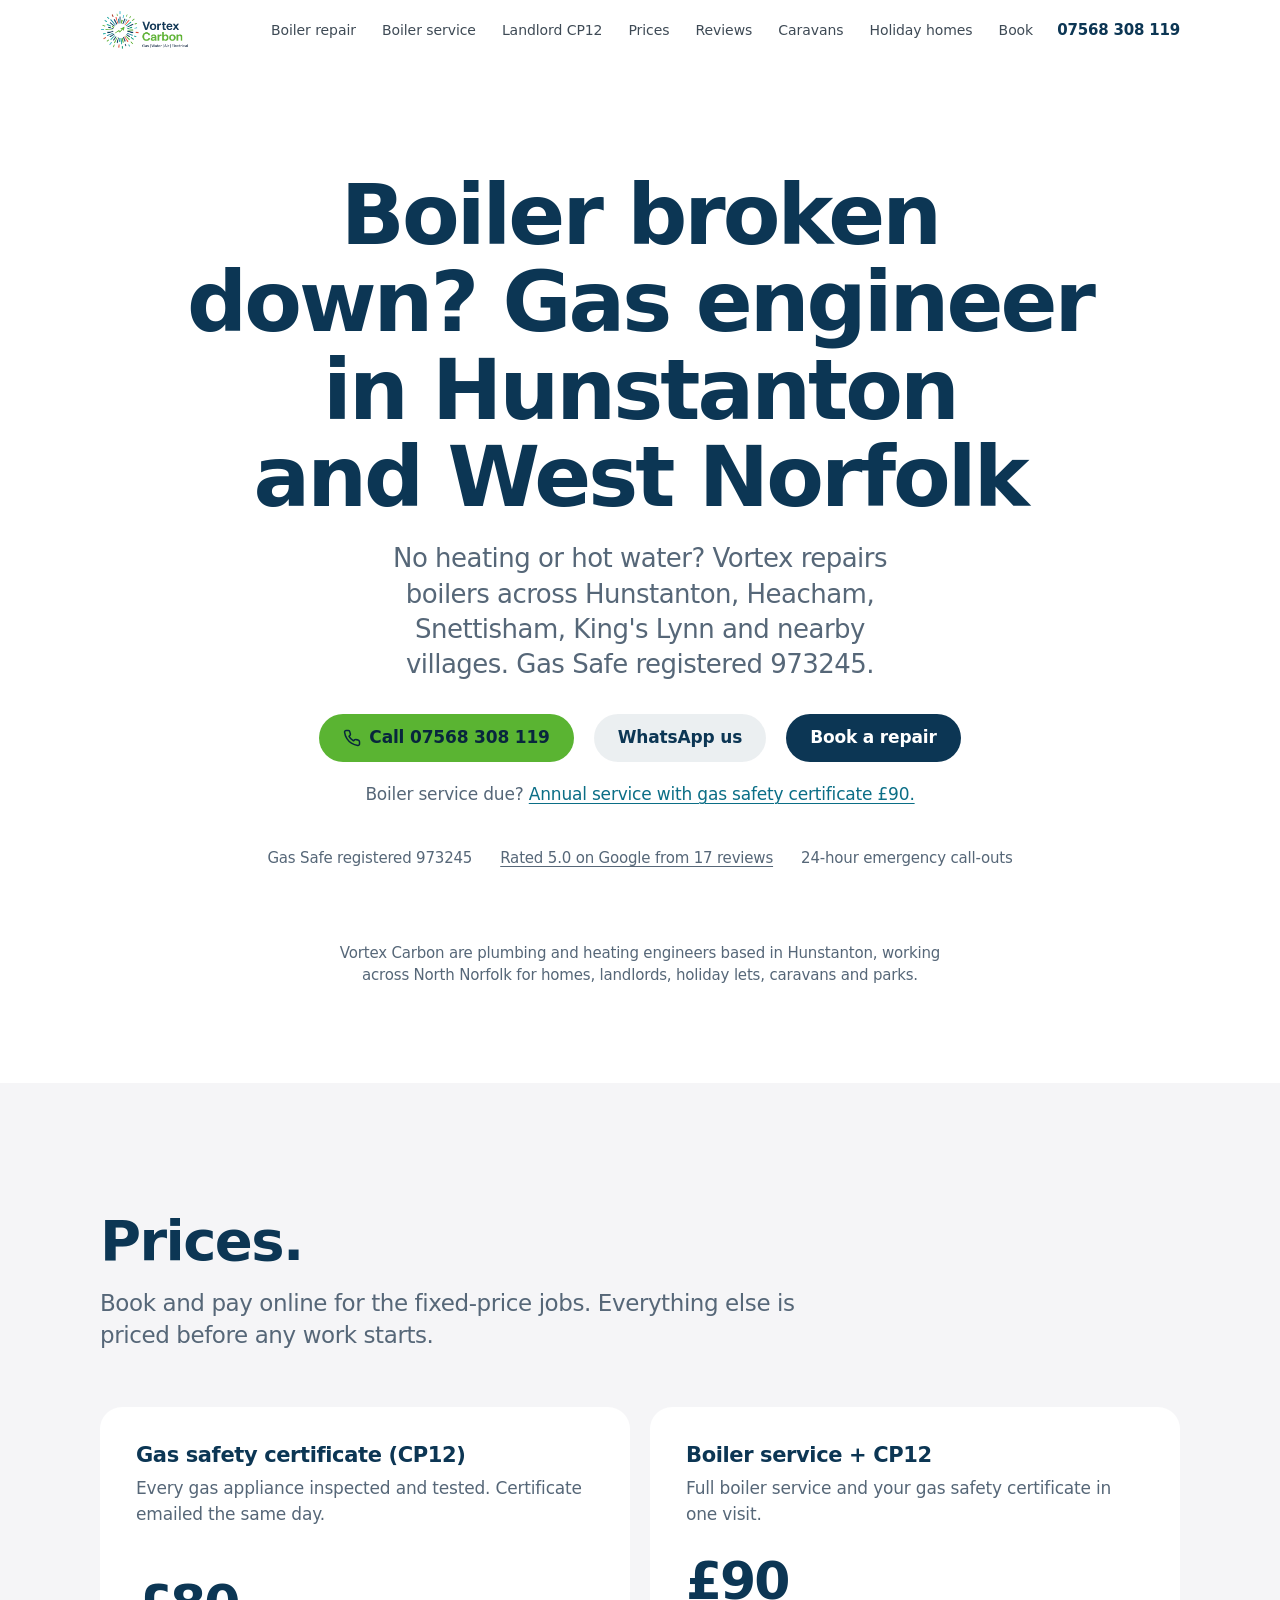
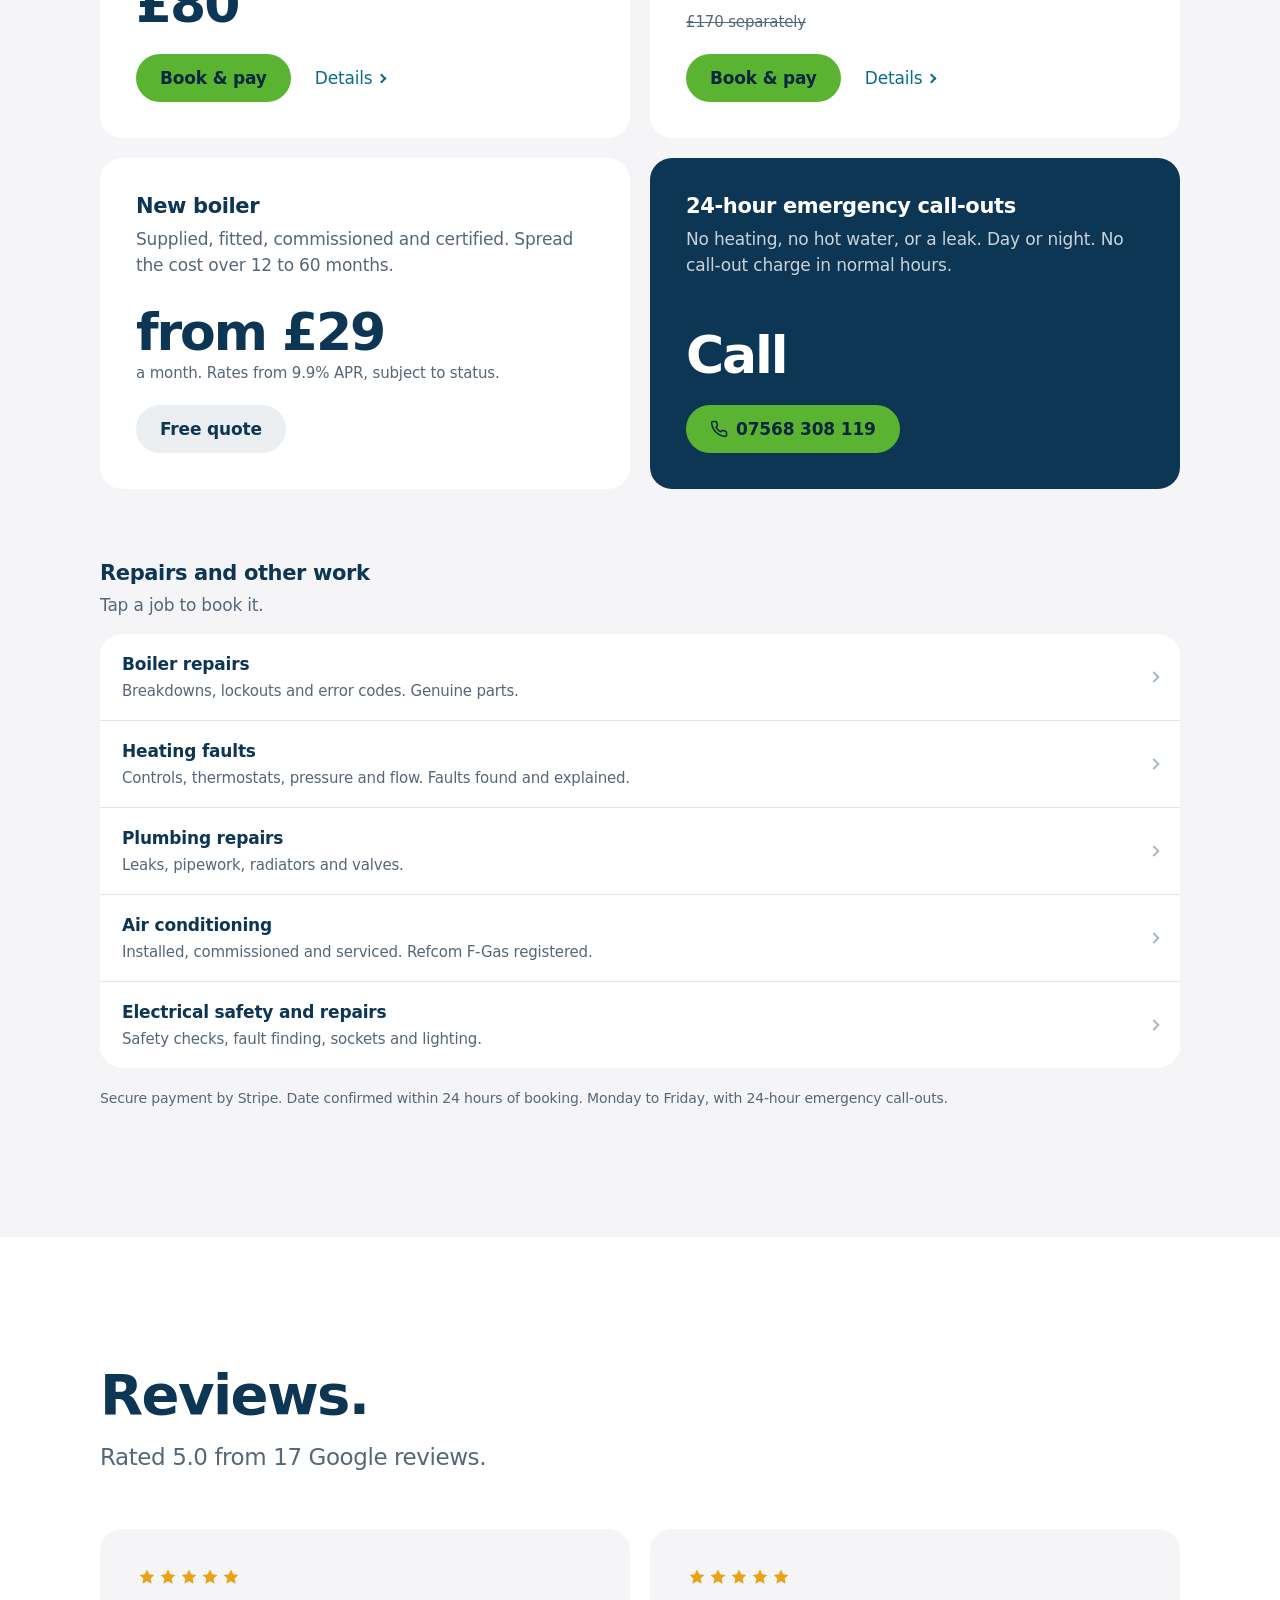
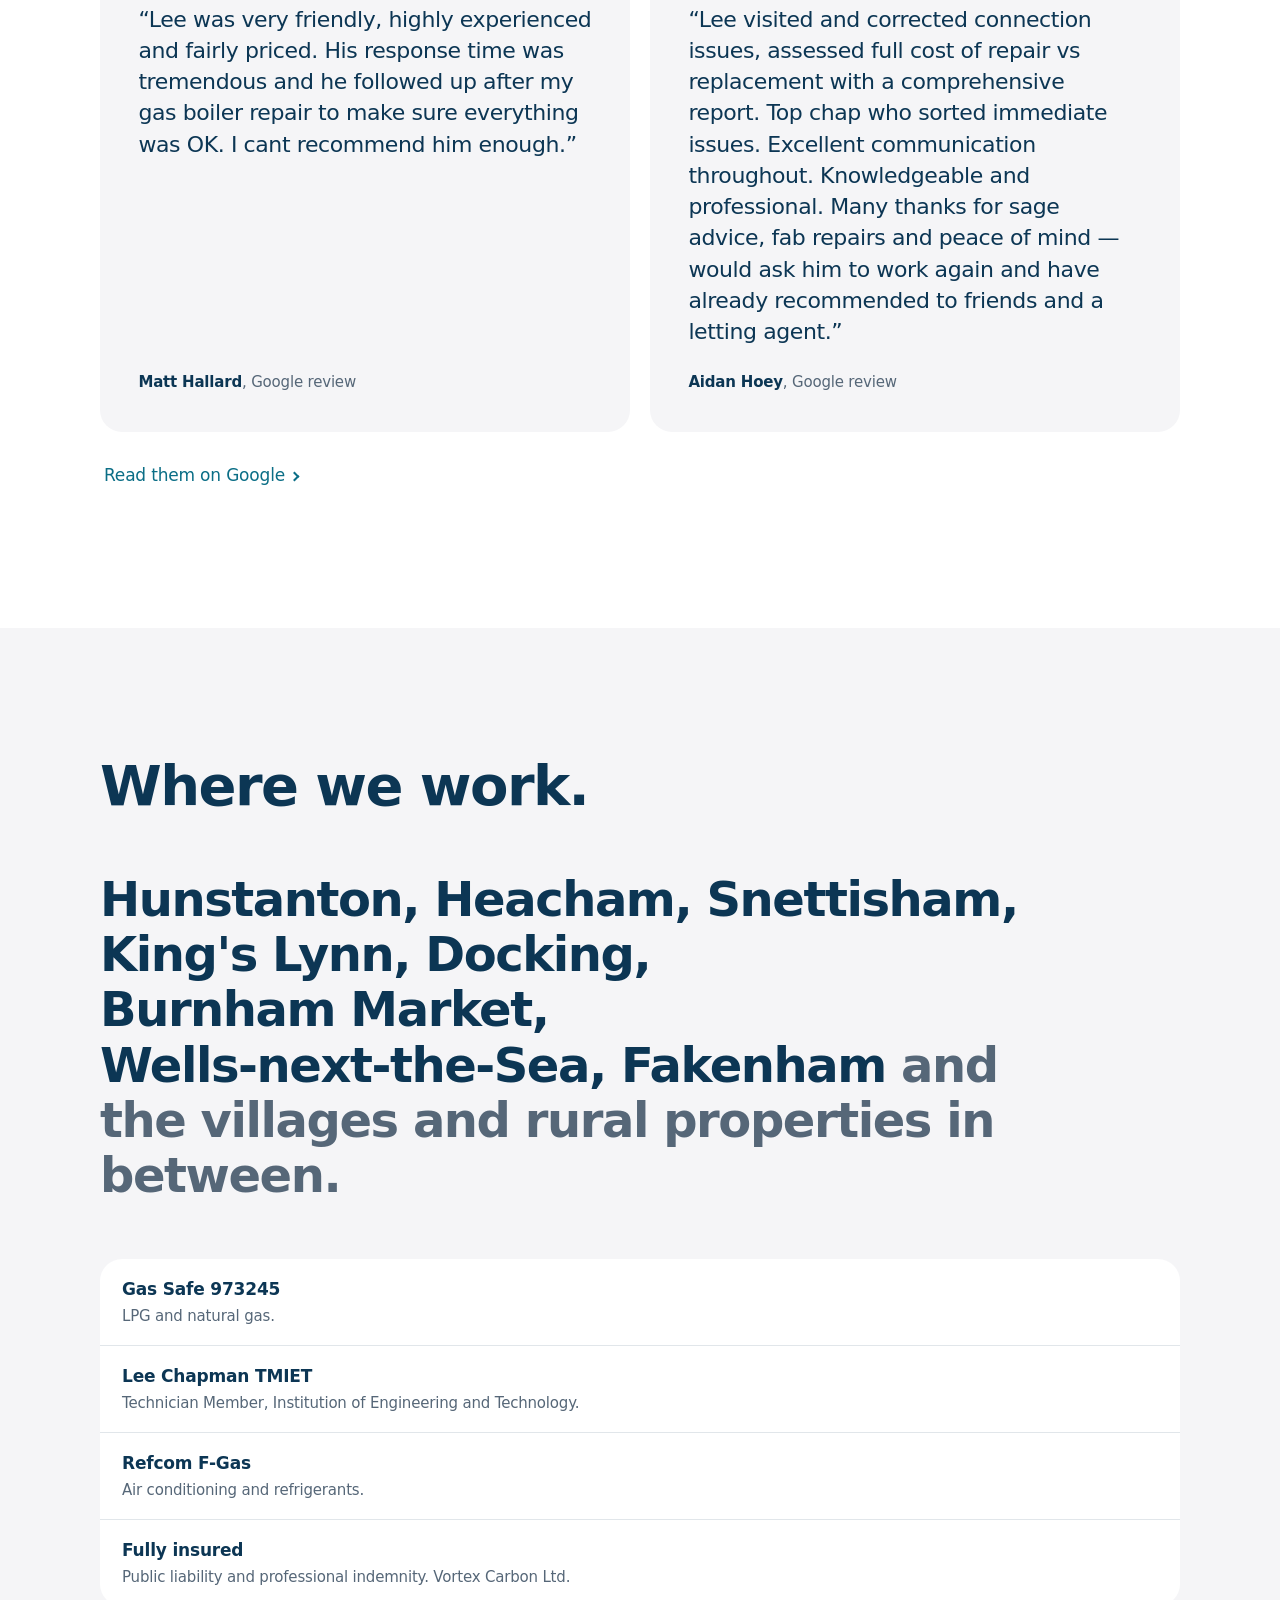
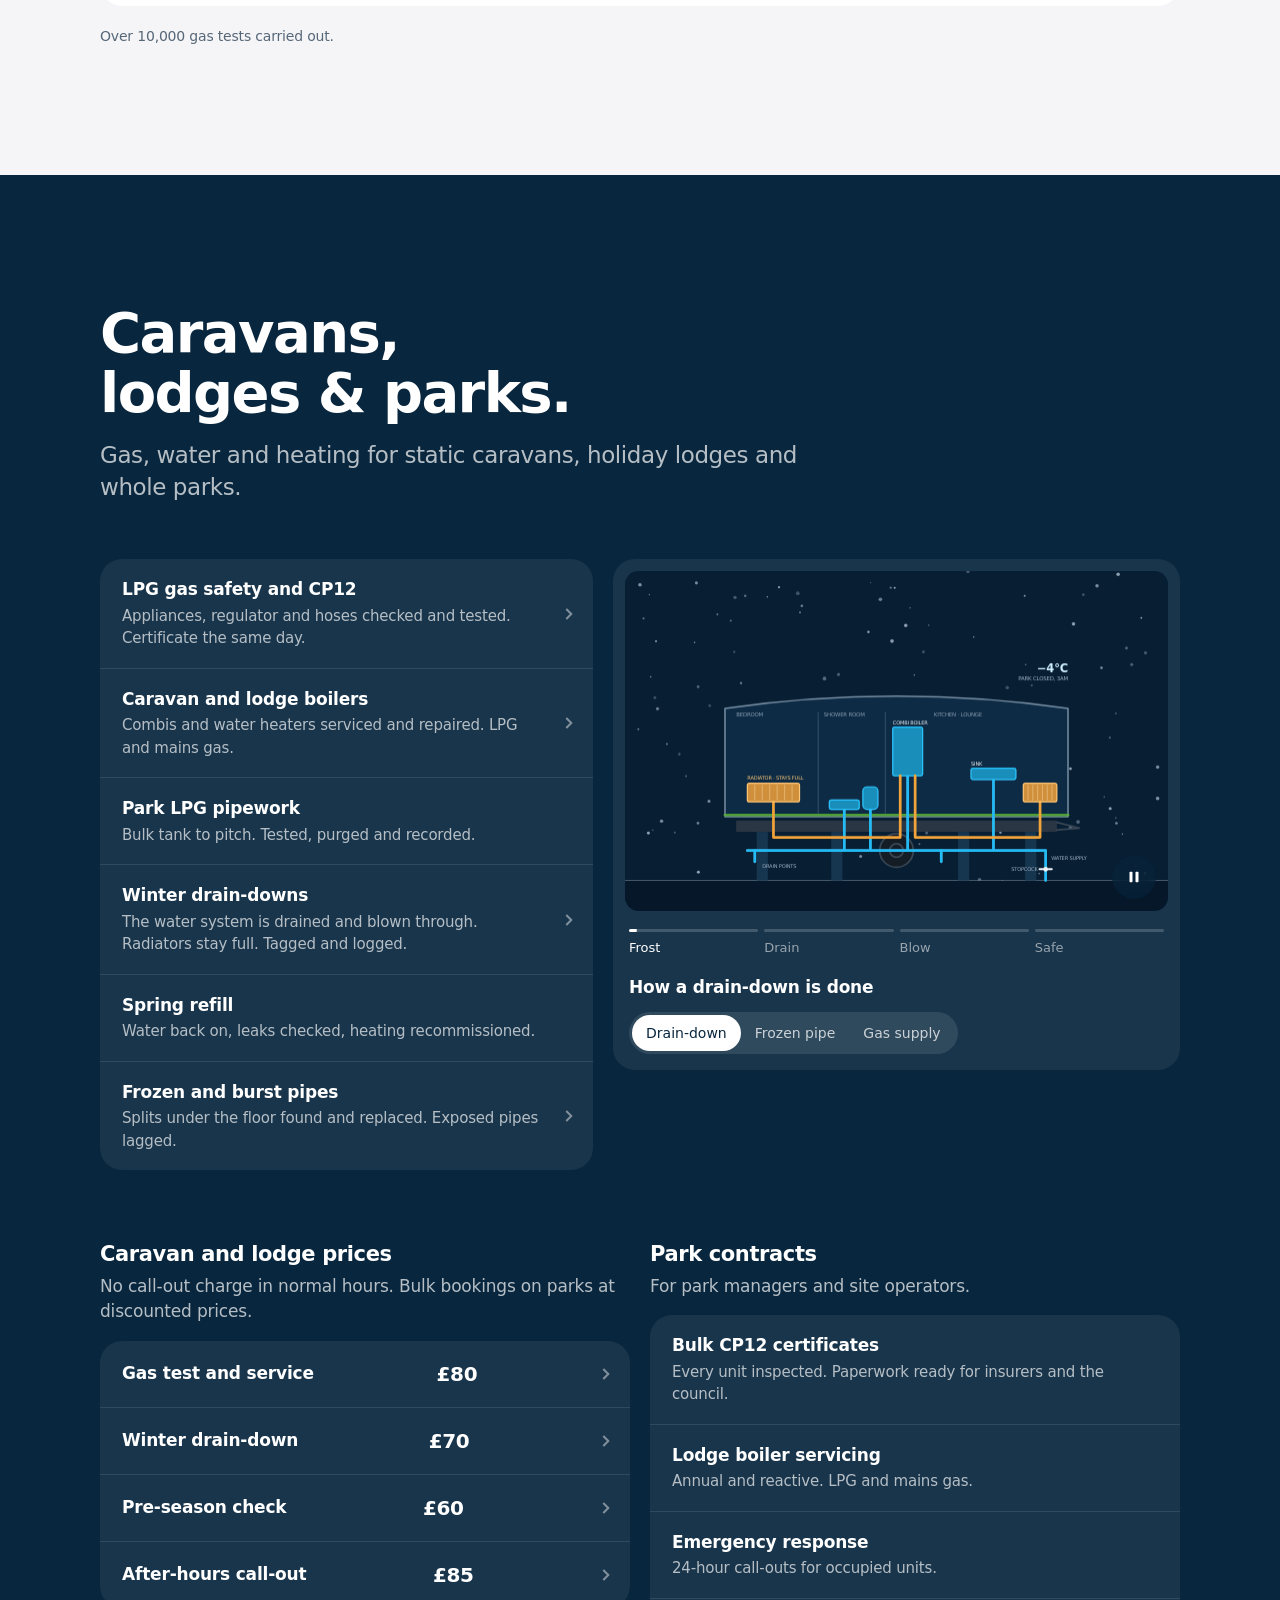
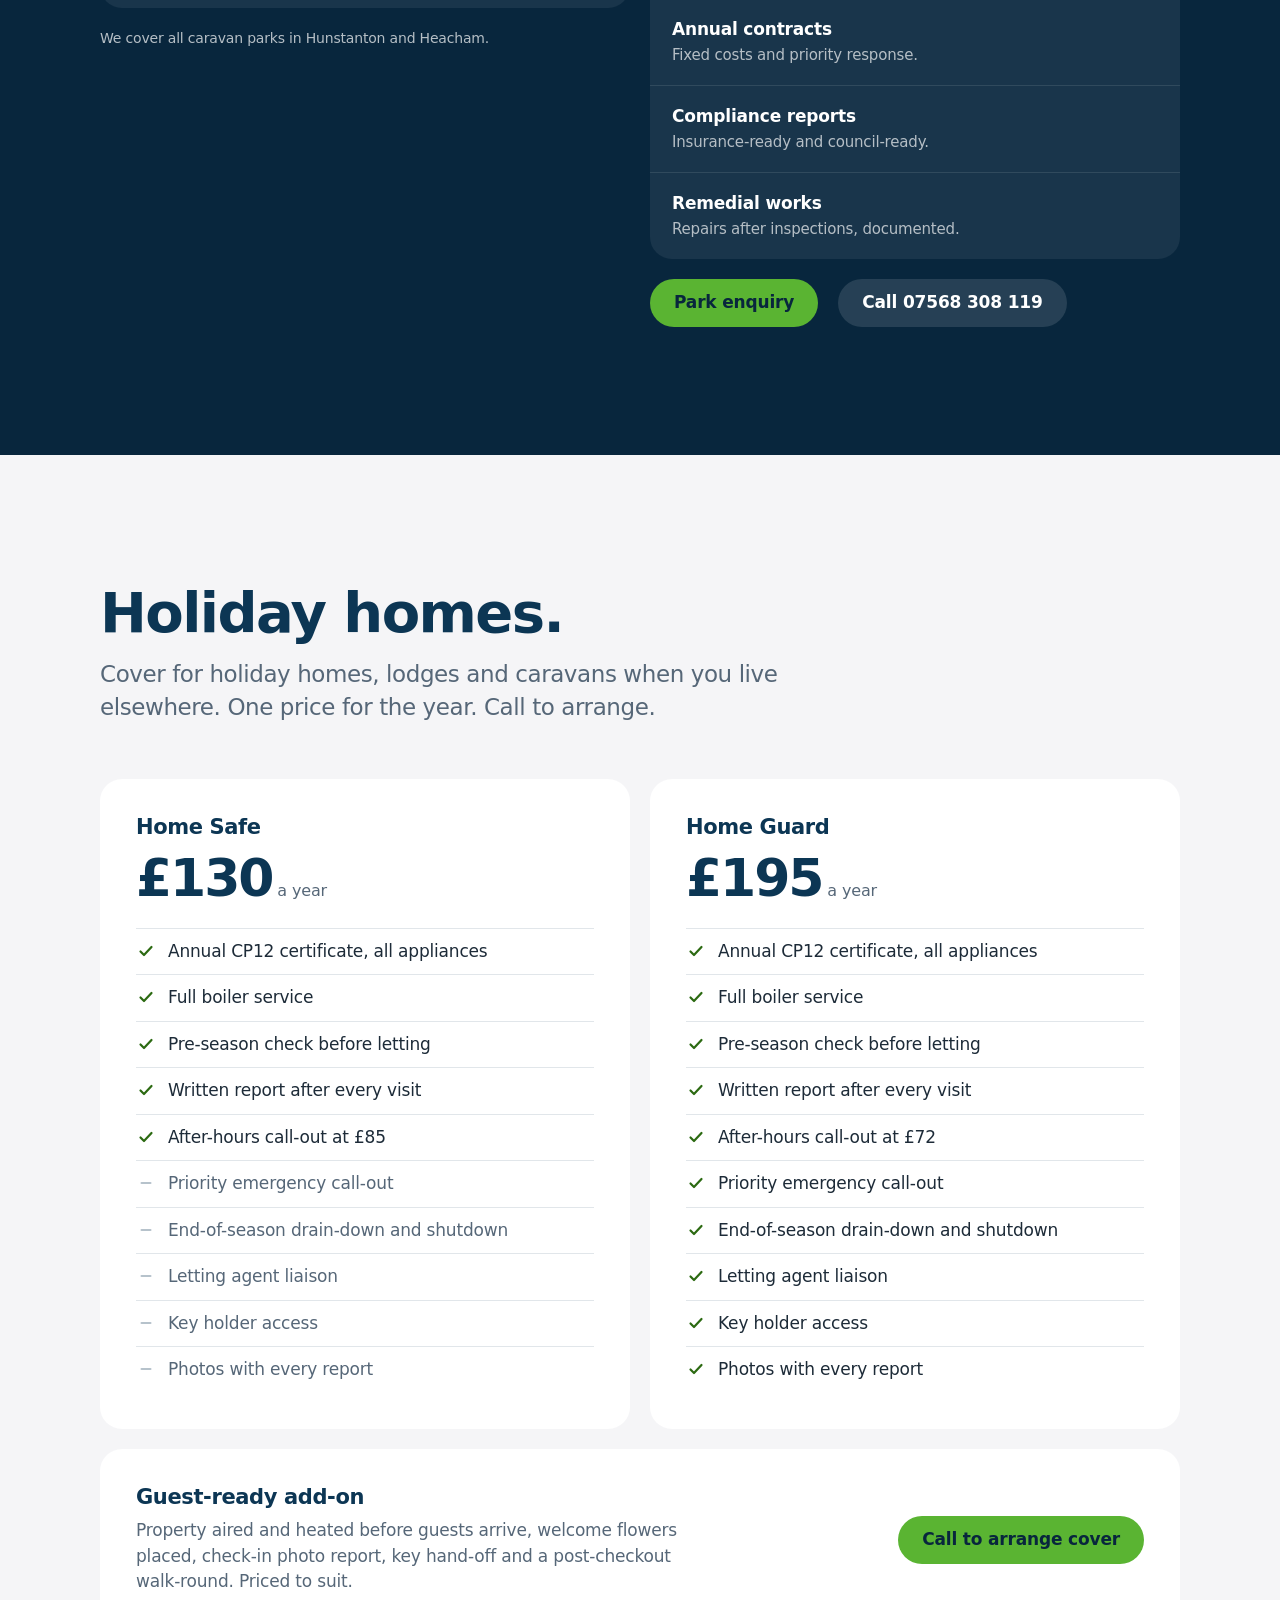
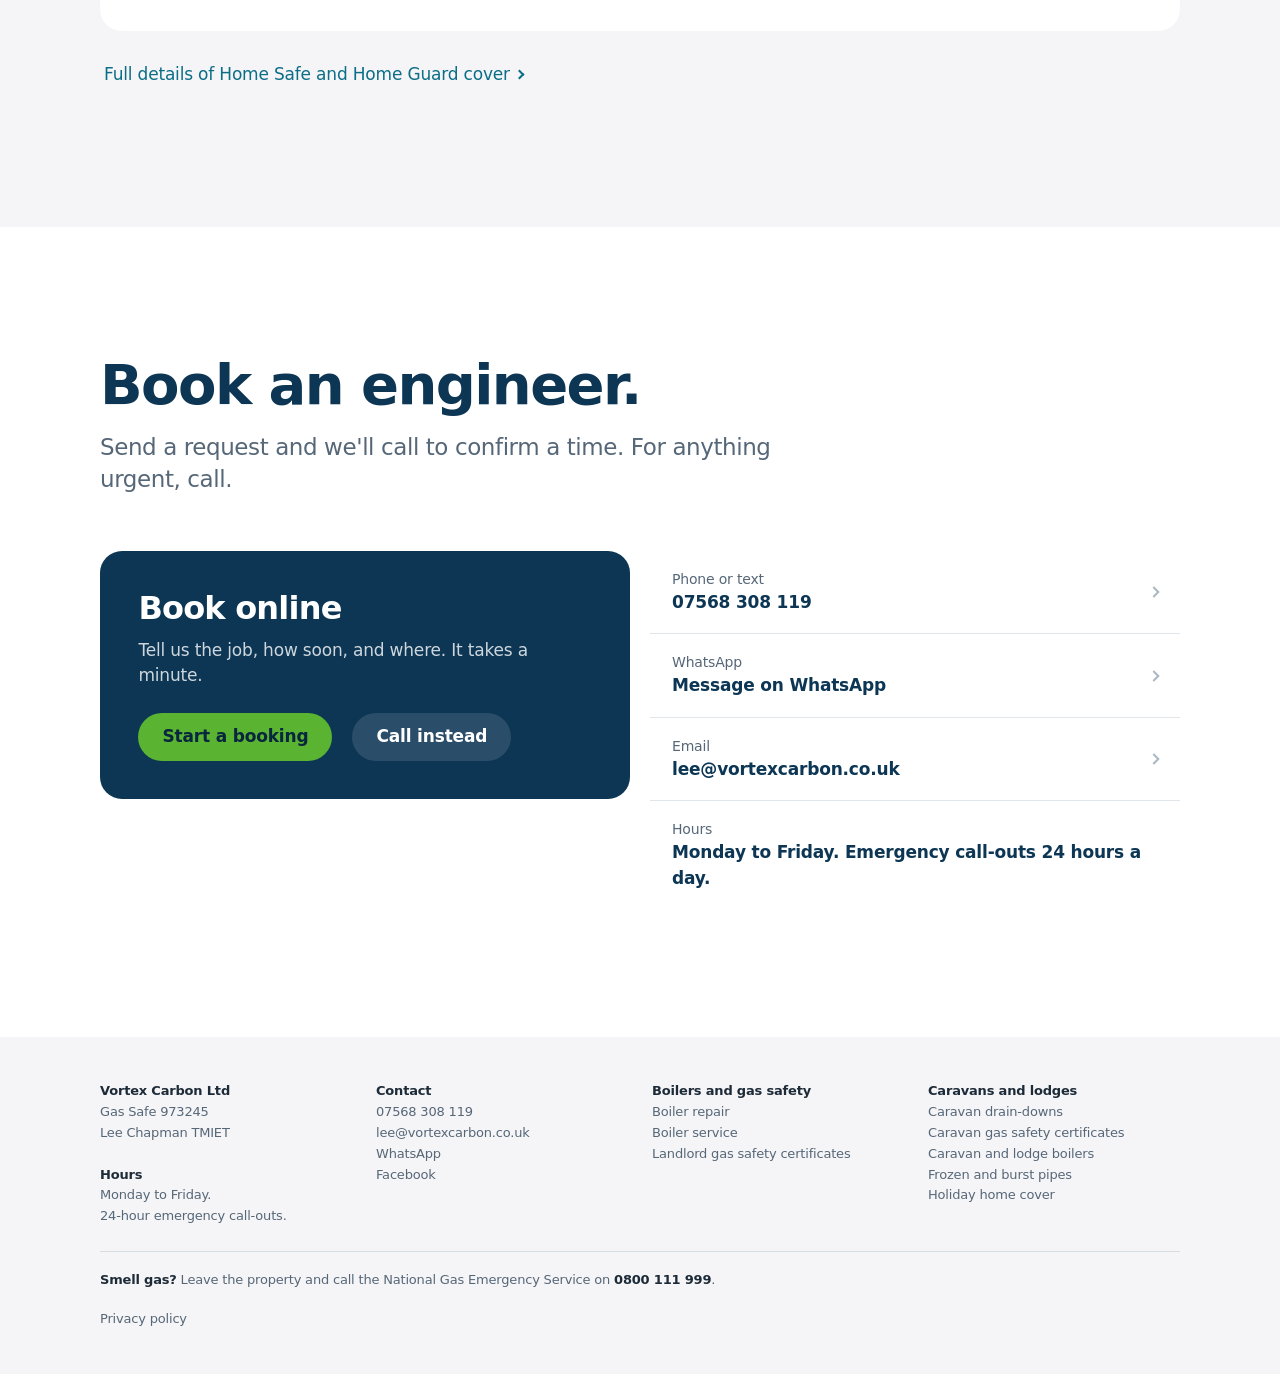
==== commit 819a63df: "Say Vortex repairs boilers of any make, without listing makes Co-Authored-By: Claude Opus 5.5 <norep" ====
--- a/index.html
+++ b/index.html
@@ -14,7 +14,7 @@
 <link rel="apple-touch-icon" href="/apple-touch-icon.png">
 <script type="application/ld+json">{"@context": "https://schema.org", "@type": ["Plumber", "HVACBusiness"], "name": "Vortex Carbon Ltd", "url": "https://vortexcarbon.co.uk/", "telephone": "+447568308119", "email": "lee@vortexcarbon.co.uk", "image": "https://vortexcarbon.co.uk/og-image.png", "description": "Gas Safe registered gas engineer in Hunstanton, West Norfolk: boiler repairs, boiler servicing and landlord gas safety certificates across Hunstanton, Heacham, Snettisham, King's Lynn and nearby villages, plus services for static caravans, holiday lodges and parks.", "areaServed": ["Hunstanton", "Heacham", "Snettisham", "King's Lynn", "Docking", "Burnham Market", "Wells-next-the-Sea", "Fakenham", "West Norfolk", "North Norfolk"], "sameAs": ["https://www.facebook.com/profile.php?id=61589798134793"], "openingHours": "Mo-Fr", "aggregateRating": {"@type": "AggregateRating", "ratingValue": "5.0", "reviewCount": "17"}, "@id": "https://vortexcarbon.co.uk/#business", "logo": "https://vortexcarbon.co.uk/logo.webp", "address": {"@type": "PostalAddress", "addressLocality": "Hunstanton", "addressRegion": "Norfolk", "addressCountry": "GB"}, "knowsAbout": ["Boiler repair", "Boiler servicing", "Landlord gas safety certificate (CP12)", "Static caravan drain-down", "LPG gas safety certificate", "Caravan boiler service", "Holiday lodge boiler service", "Frozen and burst pipe repair", "Air conditioning"], "hasOfferCatalog": {"@type": "OfferCatalog", "name": "Caravan, lodge and home services", "itemListElement": [{"@type": "Offer", "price": "70", "priceCurrency": "GBP", "itemOffered": {"@type": "Service", "name": "Caravan and lodge winter drain-down"}, "url": "https://vortexcarbon.co.uk/caravan-drain-down/"}, {"@type": "Offer", "price": "80", "priceCurrency": "GBP", "itemOffered": {"@type": "Service", "name": "Caravan gas test and service with gas safety certificate"}, "url": "https://vortexcarbon.co.uk/caravan-gas-safety-certificate/"}, {"@type": "Offer", "price": "60", "priceCurrency": "GBP", "itemOffered": {"@type": "Service", "name": "Caravan and lodge pre-season check"}}, {"@type": "Offer", "price": "85", "priceCurrency": "GBP", "itemOffered": {"@type": "Service", "name": "After-hours call-out"}, "url": "https://vortexcarbon.co.uk/caravan-lodge-boiler-service/"}, {"@type": "Offer", "price": "130", "priceCurrency": "GBP", "itemOffered": {"@type": "Service", "name": "Home Safe holiday home cover (per year)"}, "url": "https://vortexcarbon.co.uk/holiday-home-cover/"}, {"@type": "Offer", "price": "195", "priceCurrency": "GBP", "itemOffered": {"@type": "Service", "name": "Home Guard holiday home cover (per year)"}, "url": "https://vortexcarbon.co.uk/holiday-home-cover/"}, {"@type": "Offer", "price": "80", "priceCurrency": "GBP", "itemOffered": {"@type": "Service", "name": "Landlord gas safety certificate (CP12)"}, "url": "https://vortexcarbon.co.uk/landlord-gas-safety-certificate/"}, {"@type": "Offer", "price": "90", "priceCurrency": "GBP", "itemOffered": {"@type": "Service", "name": "Annual boiler service with gas safety certificate"}, "url": "https://vortexcarbon.co.uk/boiler-service/"}]}}</script>
 <title>Boiler Repair and Gas Engineer in Hunstanton and King&#x27;s Lynn | Vortex Carbon</title>
-<meta name="description" content="Boiler broken down? Vortex repairs all the main boiler makes in Hunstanton, Heacham, Snettisham, King&#x27;s Lynn and nearby villages. Boiler service with gas safety certificate £90. Gas Safe 973245.">
+<meta name="description" content="Boiler broken down? Vortex repairs boilers in Hunstanton, Heacham, Snettisham, King&#x27;s Lynn and nearby villages. Boiler service with gas safety certificate £90. Gas Safe 973245.">
 <meta name="theme-color" content="#FFFFFF">
 <link rel="icon" type="image/png" href="[data-uri]">
 <style>
@@ -302,7 +302,7 @@
     <div class="wrap">
       <div id="latest">
         <h1>Boiler broken down? Gas engineer in Hunstanton and <span class="nw">West Norfolk</span></h1>
-        <p class="say">No heating or hot water? Vortex repairs all the main boiler makes across Hunstanton, Heacham, Snettisham, <span class="nw">King's Lynn</span> and nearby villages. Gas Safe registered 973245.</p>
+        <p class="say">No heating or hot water? Vortex repairs boilers across Hunstanton, Heacham, Snettisham, <span class="nw">King's Lynn</span> and nearby villages. Gas Safe registered 973245.</p>
         <div class="row"><a class="btn go" href="tel:+447568308119"><svg><use href="#i-phone"/></svg>Call 07568 308 119</a><a class="btn soft" href="https://wa.me/447568308119">WhatsApp us</a><a class="btn" href="#book" data-svc="Boiler repair">Book a repair</a></div>
         <p class="next">Boiler service due? <a href="/boiler-service/">Annual service with gas safety certificate £90.</a></p>
       </div>
@@ -324,7 +324,7 @@
 
       <div class="sub"><h3>Repairs and other work</h3><p>Tap a job to book it.</p></div>
       <ul class="list">
-        <li><a href="/boiler-repair/"><span><span class="t">Boiler repairs</span><span class="d">Breakdowns, lockouts and error codes on all major brands. Genuine parts.</span></span></a></li>
+        <li><a href="/boiler-repair/"><span><span class="t">Boiler repairs</span><span class="d">Breakdowns, lockouts and error codes. Genuine parts.</span></span></a></li>
         <li><a href="#book" data-svc="Heating fault"><span><span class="t">Heating faults</span><span class="d">Controls, thermostats, pressure and flow. Faults found and explained.</span></span></a></li>
         <li><a href="#book" data-svc="Plumbing repair"><span><span class="t">Plumbing repairs</span><span class="d">Leaks, pipework, radiators and valves.</span></span></a></li>
         <li><a href="#book" data-svc="Air conditioning"><span><span class="t">Air conditioning</span><span class="d">Installed, commissioned and serviced. Refcom F-Gas registered.</span></span></a></li>
